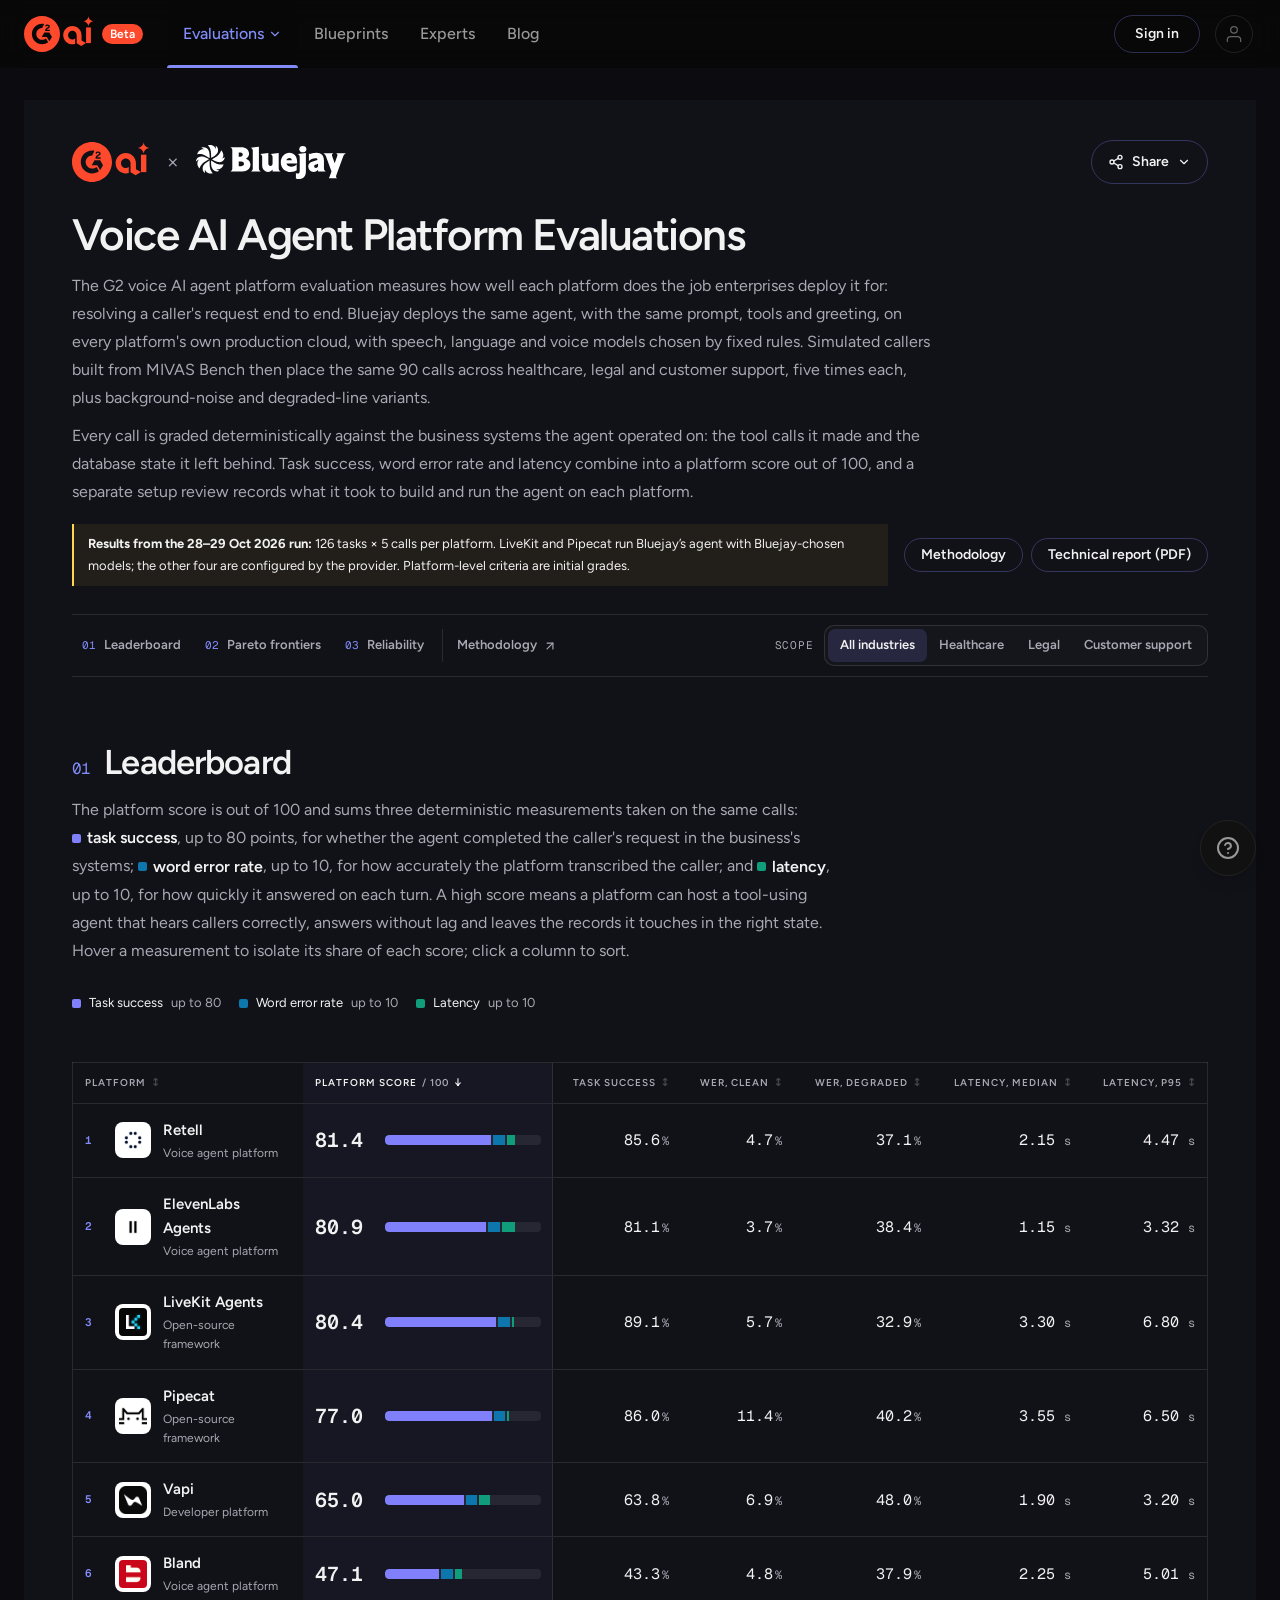
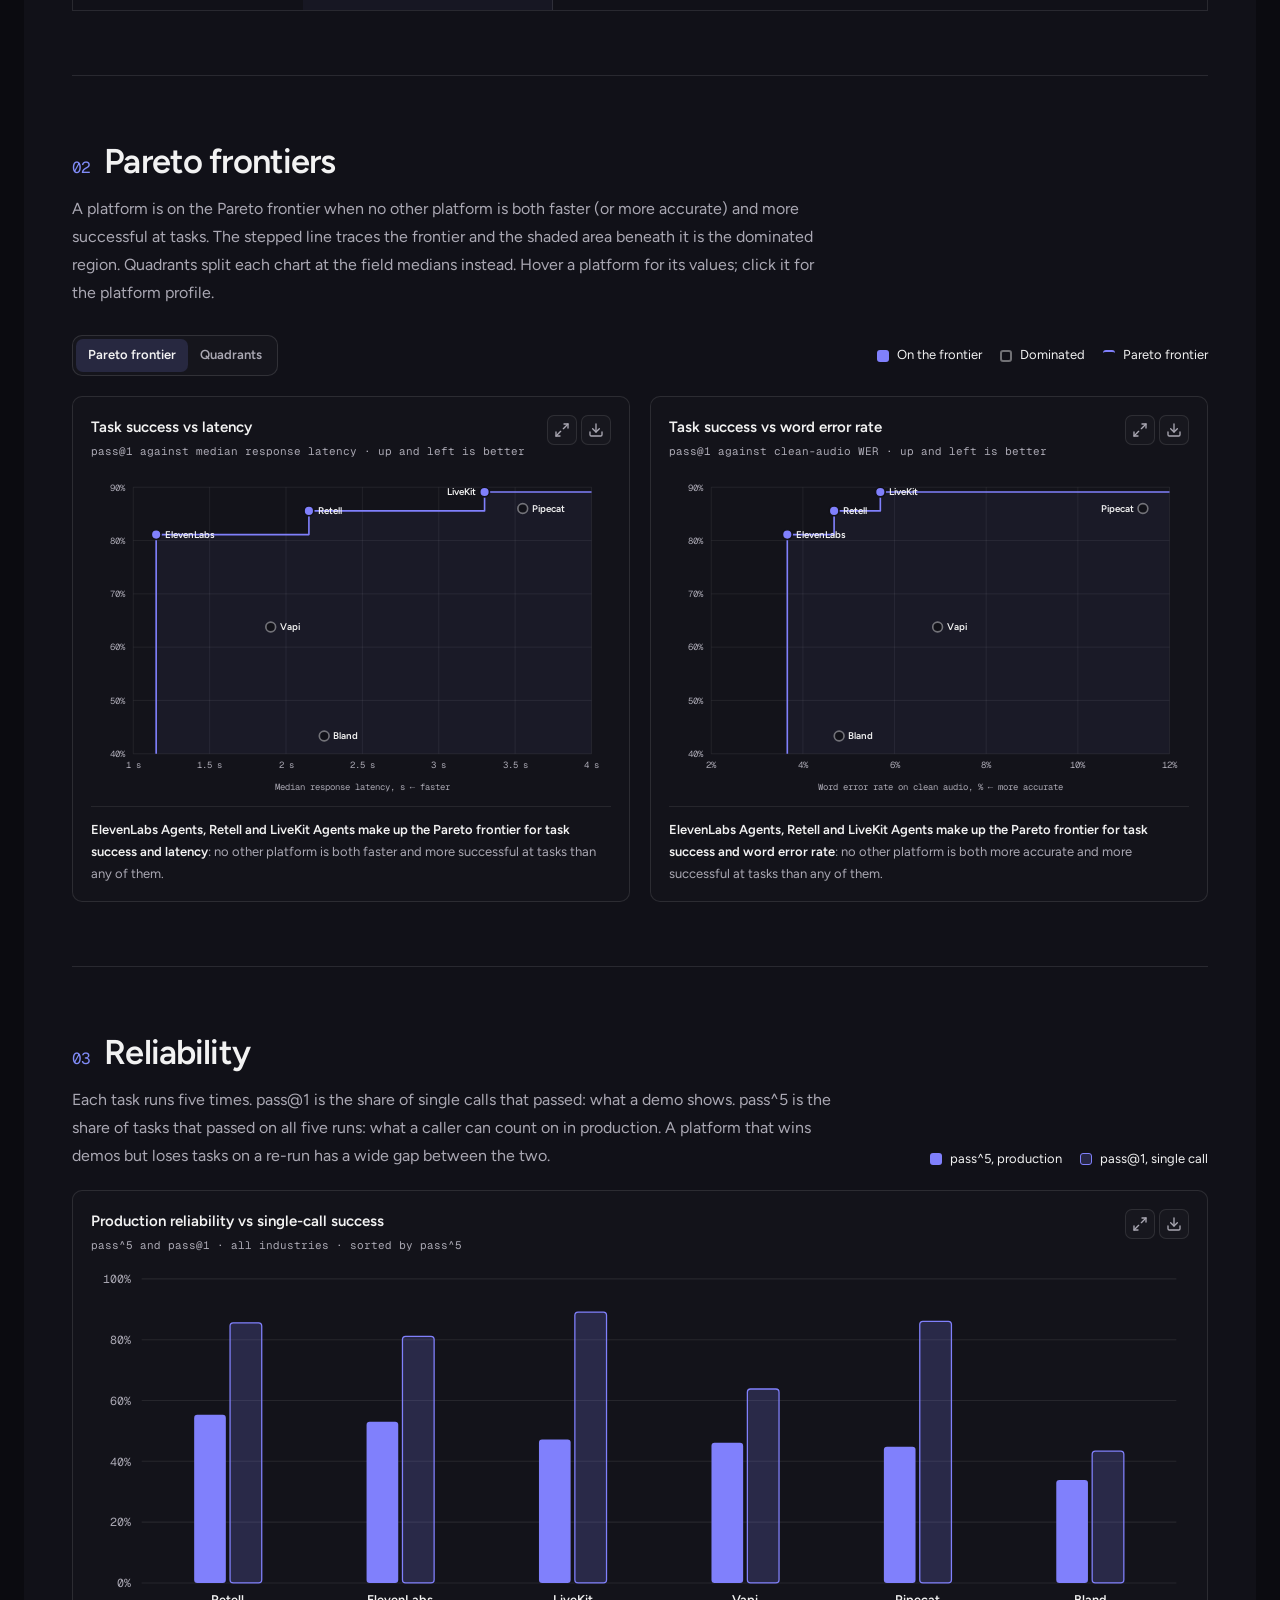
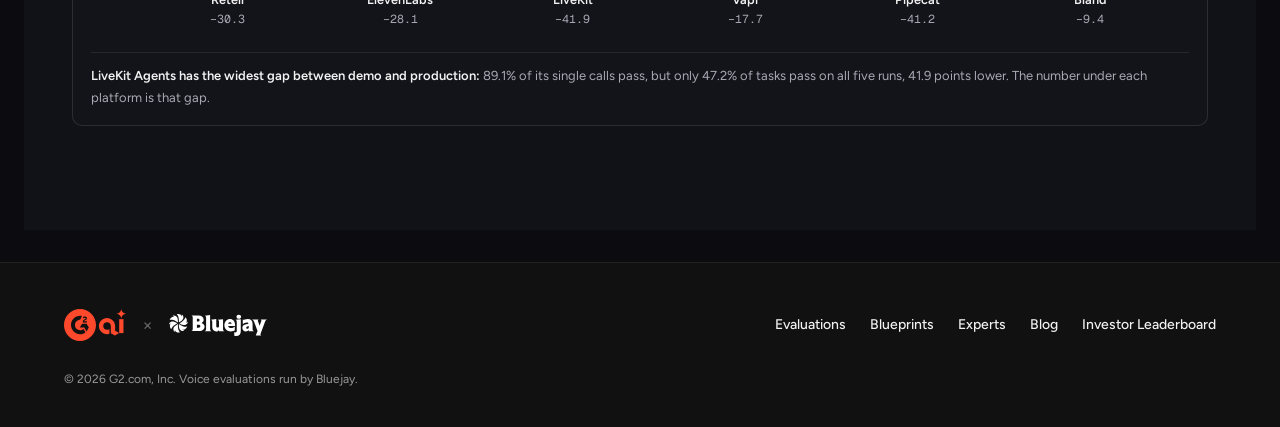
==== index.html @ 07916cdd "G2 voice agent leaderboard as deployed on 29 Oct 2026 Co-Authored-By: Claude Opus 5.5 <noreply@anthr" ====
<!DOCTYPE html><html lang="en" class="dark R5ZmFW_variable YRRedW_variable" style="color-scheme:dark"><head><meta charset="utf-8"/><meta name="viewport" content="width=device-width, initial-scale=1"/><title>Voice AI Agent Platform Evaluations | G2 Agent Evaluations</title><link rel="icon" href="g2-assets/favicon.svg"/><meta name="robots" content="noindex"/><link rel="stylesheet" href="css/3h83urbqxk24i.css"/><link rel="stylesheet" href="css/3wgdmxeadbddr.css"/><link rel="stylesheet" href="methodology.css"/><style>
.bj-lockup{height:22px;width:auto;display:block}
.bj-lockup-lg{height:30px;width:auto;display:block}
.bj-mark{height:18px;width:auto;display:inline-block}
.mock-val{opacity:.5}
.lb-pop{position:absolute;right:0;top:calc(100% + 8px);z-index:45;width:230px}
.hide{display:none!important}
.tbl{display:grid;align-items:start}
.acc+.acc{border-top-width:0}
.tbl > div{padding:10px 12px}
</style></head><body><header class="sticky top-0 z-50 w-full bg-g2-bg/50 backdrop-blur-md"><a href="#main-content" class="sr-only focus:not-sr-only focus:absolute focus:left-4 focus:top-3 focus:z-50 focus:rounded focus:bg-g2-surface focus:px-4 focus:py-2 focus:text-sm focus:font-medium focus:shadow-md">Skip to content</a><div data-testid="nav-container" class="grid h-[var(--site-header-height)] w-full grid-cols-[auto_minmax(0,1fr)_auto] items-center gap-2 px-4 sm:gap-3 sm:px-6"><div class="flex h-full shrink-0 items-center whitespace-nowrap"><nav aria-label="Main navigation" class="flex items-center"><a data-sp-button-label="nav_logo" aria-label="G2 home" class="flex items-center gap-2 pr-6" href="index.html"><svg xmlns="http://www.w3.org/2000/svg" viewBox="0 0 97 50" fill="var(--color-g2-logo)" aria-label="G2.AI" role="img" focusable="false" class="h-9 w-auto"><path d="M89.48,0c-.21,3.99-3.4,7.18-7.39,7.39,3.99.21,7.18,3.4,7.39,7.39.21-3.99,3.4-7.18,7.39-7.39-3.99-.21-7.18-3.4-7.39-7.39Z"></path><path d="M92.95,15.86h-6.74v21.78h6.74V15.86Z"></path><path d="M67.21,39.33c1.32,0,2.6-.2,3.8-.58v-7.52c-1.03.85-2.36,1.37-3.8,1.37-3.3,0-5.98-2.68-5.98-5.98s2.68-5.98,5.98-5.98,5.97,2.68,5.97,5.98v11.28l6.31,3.63,6.74-3.89-6.3-3.64v-7.39c0-7.02-5.69-12.71-12.71-12.71s-12.71,5.69-12.71,12.71,5.69,12.71,12.71,12.71Z"></path><path d="M25,0C11.19,0,0,11.19,0,25s11.19,25,25,25,25-11.19,25-25S38.81,0,25,0ZM29.36,20.62c0-1.1.22-2.01.66-2.72.44-.72,1.2-1.35,2.3-1.91l.5-.24c.89-.45,1.12-.84,1.12-1.3,0-.55-.48-.95-1.25-.95-.92,0-1.61.48-2.09,1.44l-1.24-1.24c.27-.58.71-1.04,1.29-1.41.59-.37,1.24-.55,1.95-.55.89,0,1.66.23,2.3.71.65.48.97,1.14.97,1.97,0,1.33-.75,2.14-2.15,2.86l-.79.4c-.84.43-1.25.8-1.37,1.47h4.27v1.77h-6.46v-.3ZM25.25,39.29c-7.89,0-14.29-6.4-14.29-14.29s6.4-14.29,14.29-14.29c.96,0,1.89.09,2.79.27l-2.79,5.85c-4.5,0-8.16,3.66-8.16,8.16s3.66,8.16,8.16,8.16c2.03,0,3.89-.75,5.32-1.98l3.09,5.36c-2.36,1.72-5.27,2.74-8.41,2.74ZM35.25,35.2l-3.53-6.12h-7.07l3.53-6.12h7.07l3.53,6.12-3.53,6.12Z"></path></svg><span class="rounded-full bg-[var(--color-g2-orange)] px-2 py-0.5 text-xs font-semibold text-white">Beta</span></a></nav><div data-testid="nav-links" class="hidden h-full items-stretch min-[1100px]:flex"><div class="relative flex h-full items-stretch"><button data-sp-button-label="nav_agents_menu_open" type="button" class="relative flex h-full items-center gap-1 px-4 text-base font-medium transition-colors bg-black/[0.05] text-g2-purple" aria-current="page" aria-controls="agents-navigation-panel" aria-expanded="false" aria-haspopup="true">Evaluations <svg xmlns="http://www.w3.org/2000/svg" width="24" height="24" viewBox="0 0 24 24" fill="none" stroke="currentColor" stroke-width="2" stroke-linecap="round" stroke-linejoin="round" class="lucide lucide-chevron-down h-3.5 w-3.5" aria-hidden="true"><path d="m6 9 6 6 6-6"></path></svg><span class="absolute inset-x-0 bottom-0 h-[3px] rounded-t-sm bg-g2-purple"></span></button><div id="agents-navigation-panel" role="group" aria-label="Evaluations navigation" class="absolute left-0 top-full z-50 w-[800px] overflow-hidden whitespace-normal rounded-b-[14px] border border-black/10 bg-white shadow-xl transition-[opacity,visibility] duration-150 ease-out motion-reduce:transition-none dark:border-white/10 dark:bg-[#17171d] invisible opacity-0"><div class="p-4"><div class="mb-2 px-2"><span class="text-xs font-semibold uppercase tracking-[0.09em] text-g2-muted">Categories</span></div><div class="grid gap-x-5 gap-y-1 sm:grid-cols-2"><div class="py-1"><a class="group flex items-start gap-3 rounded-lg px-2 py-2 hover:bg-g2-purple/[0.05]" href="https://ai.g2.com/evaluations/categories/customer-experience"><span class="inline-flex h-8 w-8 shrink-0 items-center justify-center rounded-lg bg-g2-purple/[0.07] text-g2-purple"><svg xmlns="http://www.w3.org/2000/svg" width="24" height="24" viewBox="0 0 24 24" fill="none" stroke="currentColor" stroke-width="2" stroke-linecap="round" stroke-linejoin="round" class="lucide lucide-message-circle h-4 w-4" aria-hidden="true"><path d="M2.992 16.342a2 2 0 0 1 .094 1.167l-1.065 3.29a1 1 0 0 0 1.236 1.168l3.413-.998a2 2 0 0 1 1.099.092 10 10 0 1 0-4.777-4.719"></path></svg></span><span class="min-w-0 flex-1"><span class="block text-[15px] font-semibold text-g2-dark">Customer Experience AI Agent</span><span class="mt-0.5 block text-[13px] leading-[18px] text-g2-muted">Customer support and service</span></span><svg xmlns="http://www.w3.org/2000/svg" width="24" height="24" viewBox="0 0 24 24" fill="none" stroke="currentColor" stroke-width="2" stroke-linecap="round" stroke-linejoin="round" class="lucide lucide-arrow-up-right mt-2 h-3.5 w-3.5 shrink-0 text-g2-muted" aria-hidden="true"><path d="M7 7h10v10"></path><path d="M7 17 17 7"></path></svg></a><div class="ml-12 flex flex-wrap items-center gap-x-4 text-[13px]"><a class="inline-flex min-h-8 items-center font-medium text-g2-purple hover:underline" href="https://ai.g2.com/build-notes?category=insights&amp;tag=customer-experience">Insights <span class="ml-1 font-normal">(<!-- -->2<!-- -->)</span></a><a class="inline-flex min-h-8 items-center font-medium text-g2-purple hover:underline" href="https://ai.g2.com/evaluations/methodology">Methodology</a></div></div><div class="py-1"><a class="group flex items-start gap-3 rounded-lg px-2 py-2 hover:bg-g2-purple/[0.05]" href="https://ai.g2.com/evaluations/categories/ai-sdr"><span class="inline-flex h-8 w-8 shrink-0 items-center justify-center rounded-lg bg-g2-purple/[0.07] text-g2-purple"><svg xmlns="http://www.w3.org/2000/svg" width="24" height="24" viewBox="0 0 24 24" fill="none" stroke="currentColor" stroke-width="2" stroke-linecap="round" stroke-linejoin="round" class="lucide lucide-briefcase-business h-4 w-4" aria-hidden="true"><path d="M12 12h.01"></path><path d="M16 6V4a2 2 0 0 0-2-2h-4a2 2 0 0 0-2 2v2"></path><path d="M22 13a18.15 18.15 0 0 1-20 0"></path><rect width="20" height="14" x="2" y="6" rx="2"></rect></svg></span><span class="min-w-0 flex-1"><span class="block text-[15px] font-semibold text-g2-dark">AI SDR</span><span class="mt-0.5 block text-[13px] leading-[18px] text-g2-muted">Prospecting, outreach, and meeting booking</span></span><svg xmlns="http://www.w3.org/2000/svg" width="24" height="24" viewBox="0 0 24 24" fill="none" stroke="currentColor" stroke-width="2" stroke-linecap="round" stroke-linejoin="round" class="lucide lucide-arrow-up-right mt-2 h-3.5 w-3.5 shrink-0 text-g2-muted" aria-hidden="true"><path d="M7 7h10v10"></path><path d="M7 17 17 7"></path></svg></a></div><div class="py-1"><a class="group flex items-start gap-3 rounded-lg px-2 py-2 hover:bg-g2-purple/[0.05]" href="https://ai.g2.com/evaluations/categories/marketing"><span class="inline-flex h-8 w-8 shrink-0 items-center justify-center rounded-lg bg-g2-purple/[0.07] text-g2-purple"><svg xmlns="http://www.w3.org/2000/svg" width="24" height="24" viewBox="0 0 24 24" fill="none" stroke="currentColor" stroke-width="2" stroke-linecap="round" stroke-linejoin="round" class="lucide lucide-megaphone h-4 w-4" aria-hidden="true"><path d="M11 6a13 13 0 0 0 8.4-2.8A1 1 0 0 1 21 4v12a1 1 0 0 1-1.6.8A13 13 0 0 0 11 14H5a2 2 0 0 1-2-2V8a2 2 0 0 1 2-2z"></path><path d="M6 14a12 12 0 0 0 2.4 7.2 2 2 0 0 0 3.2-2.4A8 8 0 0 1 10 14"></path><path d="M8 6v8"></path></svg></span><span class="min-w-0 flex-1"><span class="block text-[15px] font-semibold text-g2-dark">Marketing AI Agent</span><span class="mt-0.5 block text-[13px] leading-[18px] text-g2-muted">Campaigns, content, and optimization</span></span><svg xmlns="http://www.w3.org/2000/svg" width="24" height="24" viewBox="0 0 24 24" fill="none" stroke="currentColor" stroke-width="2" stroke-linecap="round" stroke-linejoin="round" class="lucide lucide-arrow-up-right mt-2 h-3.5 w-3.5 shrink-0 text-g2-muted" aria-hidden="true"><path d="M7 7h10v10"></path><path d="M7 17 17 7"></path></svg></a></div><div class="py-1"><a class="group flex items-start gap-3 rounded-lg px-2 py-2 hover:bg-g2-purple/[0.05]" href="https://ai.g2.com/evaluations/categories/legal"><span class="inline-flex h-8 w-8 shrink-0 items-center justify-center rounded-lg bg-g2-purple/[0.07] text-g2-purple"><svg xmlns="http://www.w3.org/2000/svg" width="24" height="24" viewBox="0 0 24 24" fill="none" stroke="currentColor" stroke-width="2" stroke-linecap="round" stroke-linejoin="round" class="lucide lucide-scale h-4 w-4" aria-hidden="true"><path d="M12 3v18"></path><path d="m19 8 3 8a5 5 0 0 1-6 0zV7"></path><path d="M3 7h1a17 17 0 0 0 8-2 17 17 0 0 0 8 2h1"></path><path d="m5 8 3 8a5 5 0 0 1-6 0zV7"></path><path d="M7 21h10"></path></svg></span><span class="min-w-0 flex-1"><span class="block text-[15px] font-semibold text-g2-dark">AI Legal</span><span class="mt-0.5 block text-[13px] leading-[18px] text-g2-muted">Legal research, drafting, and review</span></span><svg xmlns="http://www.w3.org/2000/svg" width="24" height="24" viewBox="0 0 24 24" fill="none" stroke="currentColor" stroke-width="2" stroke-linecap="round" stroke-linejoin="round" class="lucide lucide-arrow-up-right mt-2 h-3.5 w-3.5 shrink-0 text-g2-muted" aria-hidden="true"><path d="M7 7h10v10"></path><path d="M7 17 17 7"></path></svg></a></div><div class="py-1"><a class="group flex items-start gap-3 rounded-lg px-2 py-2 hover:bg-g2-purple/[0.05]" href="https://ai.g2.com/evaluations/categories/recruiting"><span class="inline-flex h-8 w-8 shrink-0 items-center justify-center rounded-lg bg-g2-purple/[0.07] text-g2-purple"><svg xmlns="http://www.w3.org/2000/svg" width="24" height="24" viewBox="0 0 24 24" fill="none" stroke="currentColor" stroke-width="2" stroke-linecap="round" stroke-linejoin="round" class="lucide lucide-search-check h-4 w-4" aria-hidden="true"><path d="m8 11 2 2 4-4"></path><circle cx="11" cy="11" r="8"></circle><path d="m21 21-4.3-4.3"></path></svg></span><span class="min-w-0 flex-1"><span class="block text-[15px] font-semibold text-g2-dark">Recruiting AI Agent</span><span class="mt-0.5 block text-[13px] leading-[18px] text-g2-muted">Sourcing, screening, and hiring workflows</span></span><svg xmlns="http://www.w3.org/2000/svg" width="24" height="24" viewBox="0 0 24 24" fill="none" stroke="currentColor" stroke-width="2" stroke-linecap="round" stroke-linejoin="round" class="lucide lucide-arrow-up-right mt-2 h-3.5 w-3.5 shrink-0 text-g2-muted" aria-hidden="true"><path d="M7 7h10v10"></path><path d="M7 17 17 7"></path></svg></a></div><div class="py-1"><a class="group flex items-start gap-3 rounded-lg px-2 py-2 hover:bg-g2-purple/[0.05]" href="https://ai.g2.com/evaluations/categories/voice"><span class="inline-flex h-8 w-8 shrink-0 items-center justify-center rounded-lg bg-g2-purple/[0.07] text-g2-purple"><svg xmlns="http://www.w3.org/2000/svg" width="24" height="24" viewBox="0 0 24 24" fill="none" stroke="currentColor" stroke-width="2" stroke-linecap="round" stroke-linejoin="round" class="lucide lucide-mic-vocal h-4 w-4" aria-hidden="true"><path d="m11 7.601-5.994 8.19a1 1 0 0 0 .1 1.298l.817.818a1 1 0 0 0 1.314.087L15.09 12"></path><path d="M16.5 21.174C15.5 20.5 14.372 20 13 20c-2.058 0-3.928 2.356-6 2-2.072-.356-2.775-3.369-1.5-4.5"></path><circle cx="16" cy="7" r="5"></circle></svg></span><span class="min-w-0 flex-1"><span class="block text-[15px] font-semibold text-g2-dark">Voice AI Agent</span><span class="mt-0.5 block text-[13px] leading-[18px] text-g2-muted">Autonomous phone conversations</span></span><svg xmlns="http://www.w3.org/2000/svg" width="24" height="24" viewBox="0 0 24 24" fill="none" stroke="currentColor" stroke-width="2" stroke-linecap="round" stroke-linejoin="round" class="lucide lucide-arrow-up-right mt-2 h-3.5 w-3.5 shrink-0 text-g2-muted" aria-hidden="true"><path d="M7 7h10v10"></path><path d="M7 17 17 7"></path></svg></a></div><div class="py-1"><a class="group flex items-start gap-3 rounded-lg px-2 py-2 hover:bg-g2-purple/[0.05]" href="https://ai.g2.com/evaluations/categories/security"><span class="inline-flex h-8 w-8 shrink-0 items-center justify-center rounded-lg bg-g2-purple/[0.07] text-g2-purple"><svg xmlns="http://www.w3.org/2000/svg" width="24" height="24" viewBox="0 0 24 24" fill="none" stroke="currentColor" stroke-width="2" stroke-linecap="round" stroke-linejoin="round" class="lucide lucide-shield-check h-4 w-4" aria-hidden="true"><path d="M20 13c0 5-3.5 7.5-7.66 8.95a1 1 0 0 1-.67-.01C7.5 20.5 4 18 4 13V6a1 1 0 0 1 1-1c2 0 4.5-1.2 6.24-2.72a1.17 1.17 0 0 1 1.52 0C14.51 3.81 17 5 19 5a1 1 0 0 1 1 1z"></path><path d="m9 12 2 2 4-4"></path></svg></span><span class="min-w-0 flex-1"><span class="block text-[15px] font-semibold text-g2-dark">Security AI Agent</span><span class="mt-0.5 block text-[13px] leading-[18px] text-g2-muted">Security investigation and response</span></span><svg xmlns="http://www.w3.org/2000/svg" width="24" height="24" viewBox="0 0 24 24" fill="none" stroke="currentColor" stroke-width="2" stroke-linecap="round" stroke-linejoin="round" class="lucide lucide-arrow-up-right mt-2 h-3.5 w-3.5 shrink-0 text-g2-muted" aria-hidden="true"><path d="M7 7h10v10"></path><path d="M7 17 17 7"></path></svg></a></div><div class="py-1"><a class="group flex items-start gap-3 rounded-lg px-2 py-2 hover:bg-g2-purple/[0.05]" href="https://ai.g2.com/evaluations/categories/accounting"><span class="inline-flex h-8 w-8 shrink-0 items-center justify-center rounded-lg bg-g2-purple/[0.07] text-g2-purple"><svg xmlns="http://www.w3.org/2000/svg" width="24" height="24" viewBox="0 0 24 24" fill="none" stroke="currentColor" stroke-width="2" stroke-linecap="round" stroke-linejoin="round" class="lucide lucide-receipt-text h-4 w-4" aria-hidden="true"><path d="M13 16H8"></path><path d="M14 8H8"></path><path d="M16 12H8"></path><path d="M4 3a1 1 0 0 1 1-1 1.3 1.3 0 0 1 .7.2l.933.6a1.3 1.3 0 0 0 1.4 0l.934-.6a1.3 1.3 0 0 1 1.4 0l.933.6a1.3 1.3 0 0 0 1.4 0l.933-.6a1.3 1.3 0 0 1 1.4 0l.934.6a1.3 1.3 0 0 0 1.4 0l.933-.6A1.3 1.3 0 0 1 19 2a1 1 0 0 1 1 1v18a1 1 0 0 1-1 1 1.3 1.3 0 0 1-.7-.2l-.933-.6a1.3 1.3 0 0 0-1.4 0l-.934.6a1.3 1.3 0 0 1-1.4 0l-.933-.6a1.3 1.3 0 0 0-1.4 0l-.933.6a1.3 1.3 0 0 1-1.4 0l-.934-.6a1.3 1.3 0 0 0-1.4 0l-.933.6a1.3 1.3 0 0 1-.7.2 1 1 0 0 1-1-1z"></path></svg></span><span class="min-w-0 flex-1"><span class="block text-[15px] font-semibold text-g2-dark">Accounting AI Agent</span><span class="mt-0.5 block text-[13px] leading-[18px] text-g2-muted">Reconciliation, reporting, and close</span></span><svg xmlns="http://www.w3.org/2000/svg" width="24" height="24" viewBox="0 0 24 24" fill="none" stroke="currentColor" stroke-width="2" stroke-linecap="round" stroke-linejoin="round" class="lucide lucide-arrow-up-right mt-2 h-3.5 w-3.5 shrink-0 text-g2-muted" aria-hidden="true"><path d="M7 7h10v10"></path><path d="M7 17 17 7"></path></svg></a></div><div class="py-1"><a class="group flex items-start gap-3 rounded-lg px-2 py-2 hover:bg-g2-purple/[0.05]" href="https://ai.g2.com/evaluations/categories/coding"><span class="inline-flex h-8 w-8 shrink-0 items-center justify-center rounded-lg bg-g2-purple/[0.07] text-g2-purple"><svg xmlns="http://www.w3.org/2000/svg" width="24" height="24" viewBox="0 0 24 24" fill="none" stroke="currentColor" stroke-width="2" stroke-linecap="round" stroke-linejoin="round" class="lucide lucide-code-xml h-4 w-4" aria-hidden="true"><path d="m18 16 4-4-4-4"></path><path d="m6 8-4 4 4 4"></path><path d="m14.5 4-5 16"></path></svg></span><span class="min-w-0 flex-1"><span class="block text-[15px] font-semibold text-g2-dark">Coding AI Agent</span><span class="mt-0.5 block text-[13px] leading-[18px] text-g2-muted">Code, fixes, and pull requests</span></span><svg xmlns="http://www.w3.org/2000/svg" width="24" height="24" viewBox="0 0 24 24" fill="none" stroke="currentColor" stroke-width="2" stroke-linecap="round" stroke-linejoin="round" class="lucide lucide-arrow-up-right mt-2 h-3.5 w-3.5 shrink-0 text-g2-muted" aria-hidden="true"><path d="M7 7h10v10"></path><path d="M7 17 17 7"></path></svg></a></div><div class="py-1"><a class="group flex items-start gap-3 rounded-lg px-2 py-2 hover:bg-g2-purple/[0.05]" href="https://ai.g2.com/evaluations/categories/it-support"><span class="inline-flex h-8 w-8 shrink-0 items-center justify-center rounded-lg bg-g2-purple/[0.07] text-g2-purple"><svg xmlns="http://www.w3.org/2000/svg" width="24" height="24" viewBox="0 0 24 24" fill="none" stroke="currentColor" stroke-width="2" stroke-linecap="round" stroke-linejoin="round" class="lucide lucide-monitor-cog h-4 w-4" aria-hidden="true"><path d="M12 17v4"></path><path d="m14.305 7.53.923-.382"></path><path d="m15.228 4.852-.923-.383"></path><path d="m16.852 3.228-.383-.924"></path><path d="m16.852 8.772-.383.923"></path><path d="m19.148 3.228.383-.924"></path><path d="m19.53 9.696-.382-.924"></path><path d="m20.772 4.852.924-.383"></path><path d="m20.772 7.148.924.383"></path><path d="M22 13v2a2 2 0 0 1-2 2H4a2 2 0 0 1-2-2V5a2 2 0 0 1 2-2h7"></path><path d="M8 21h8"></path><circle cx="18" cy="6" r="3"></circle></svg></span><span class="min-w-0 flex-1"><span class="block text-[15px] font-semibold text-g2-dark">IT Support AI Agents</span><span class="mt-0.5 block text-[13px] leading-[18px] text-g2-muted">Employee IT help and service requests</span></span><svg xmlns="http://www.w3.org/2000/svg" width="24" height="24" viewBox="0 0 24 24" fill="none" stroke="currentColor" stroke-width="2" stroke-linecap="round" stroke-linejoin="round" class="lucide lucide-arrow-up-right mt-2 h-3.5 w-3.5 shrink-0 text-g2-muted" aria-hidden="true"><path d="M7 7h10v10"></path><path d="M7 17 17 7"></path></svg></a></div></div><div class="mt-3 flex justify-end border-t border-black/10 px-2 pt-2 dark:border-white/10"><a class="inline-flex min-h-9 items-center text-sm font-semibold text-g2-purple hover:underline" href="https://ai.g2.com/evaluations">View all agents →</a></div></div></div></div><a class="relative flex h-full items-center px-4 text-base font-medium transition-colors text-g2-text hover:bg-black/[0.03] hover:text-g2-purple" href="https://ai.g2.com/blueprints">Blueprints</a><a class="relative flex h-full items-center px-4 text-base font-medium transition-colors text-g2-text hover:bg-black/[0.03] hover:text-g2-purple" href="https://ai.g2.com/experts">Experts</a><a class="relative flex h-full items-center px-4 text-base font-medium transition-colors text-g2-text hover:bg-black/[0.03] hover:text-g2-purple" href="https://ai.g2.com/build-notes">Blog</a></div></div><div role="search" class="flex min-w-0 items-center"></div><div class="flex shrink-0 items-center justify-end gap-3 whitespace-nowrap"><div class="hidden sm:block"><form action="" encType="multipart/form-data" method="POST"><input type="hidden" name="$ACTION_ID_007b70489885c9649d6863b6473f0d8b02859e6949"/><button data-sp-button-label="nav_sign_in" type="submit" class="btn btn-md btn-secondary">Sign in</button></form></div><div class="relative flex items-center gap-3"><button data-sp-button-label="nav_user_menu_open" type="button" aria-label="Open user menu" aria-haspopup="menu" aria-expanded="false" class="relative flex h-11 w-11 items-center justify-center rounded-full focus-visible:outline-g2-purple"><span class="flex items-center justify-center rounded-full border-[1.5px] border-g2-border p-2 text-g2-muted transition-colors hover:bg-g2-purple-light hover:text-g2-purple"><svg xmlns="http://www.w3.org/2000/svg" viewBox="0 0 24 24" fill="none" stroke="currentColor" stroke-width="1.5" stroke-linecap="round" stroke-linejoin="round" class="h-5 w-5" aria-hidden="true"><path d="M20 21v-2a4 4 0 0 0-4-4H8a4 4 0 0 0-4 4v2"></path><circle cx="12" cy="7" r="4"></circle></svg></span></button></div><div class="relative min-[1100px]:hidden"><button data-sp-button-label="nav_mobile_menu_open" type="button" aria-label="Open navigation" aria-controls="mobile-navigation-panel" aria-expanded="false" class="flex h-11 w-11 items-center justify-center rounded-full text-g2-text transition-colors hover:bg-black/[0.05] focus-visible:outline-none focus-visible:ring-2 focus-visible:ring-g2-purple dark:hover:bg-white/[0.08]"><span class="relative h-5 w-5" aria-hidden="true"><span class="absolute left-1/2 top-1/2 h-[1.5px] w-[18px] rounded-full bg-current transition-transform duration-200 ease-out motion-reduce:transition-none" style="transform:translate(-50%, -7px)"></span><span class="absolute left-1/2 top-1/2 h-[1.5px] w-[18px] rounded-full bg-current transition-[opacity,transform] duration-150 ease-out motion-reduce:transition-none" style="opacity:1;transform:translate(-50%, -50%) scaleX(1)"></span><span class="absolute left-1/2 top-1/2 h-[1.5px] w-[18px] rounded-full bg-current transition-transform duration-200 ease-out motion-reduce:transition-none" style="transform:translate(-50%, 5px)"></span></span></button><div id="mobile-navigation-panel" aria-hidden="true" class="fixed inset-x-0 top-[var(--site-header-height)] z-50 max-h-[calc(100dvh-var(--site-header-height))] overflow-y-auto overscroll-contain border-t border-g2-border bg-g2-surface shadow-xl transition-[opacity,visibility] duration-200 ease-out motion-reduce:transition-none invisible pointer-events-none opacity-0"><nav aria-label="Mobile navigation" class="mx-auto max-w-lg px-5 py-3"><div class="border-b border-g2-border"><button data-sp-button-label="nav_mobile_agents_expand" type="button" aria-expanded="false" class="flex w-full items-center justify-between rounded-lg px-2 py-3.5 text-left text-base font-semibold text-g2-dark transition-colors hover:text-g2-purple focus-visible:outline-none focus-visible:ring-2 focus-visible:ring-inset focus-visible:ring-g2-purple">Evaluations<svg xmlns="http://www.w3.org/2000/svg" width="24" height="24" viewBox="0 0 24 24" fill="none" stroke="currentColor" stroke-width="2" stroke-linecap="round" stroke-linejoin="round" class="lucide lucide-chevron-right h-4 w-4 text-g2-muted transition-transform duration-200 motion-reduce:transition-none" aria-hidden="true"><path d="m9 18 6-6-6-6"></path></svg></button></div><div><a class="block border-b border-g2-border px-2 py-3.5 text-base font-semibold text-g2-dark transition-colors last:border-b-0 hover:text-g2-purple" href="https://ai.g2.com/blueprints">Blueprints</a><a class="block border-b border-g2-border px-2 py-3.5 text-base font-semibold text-g2-dark transition-colors last:border-b-0 hover:text-g2-purple" href="https://ai.g2.com/experts">Experts</a><a class="block border-b border-g2-border px-2 py-3.5 text-base font-semibold text-g2-dark transition-colors last:border-b-0 hover:text-g2-purple" href="https://ai.g2.com/build-notes">Blog</a></div></nav></div></div></div></div></header><div id="article-reading-header-root"></div><main id="main-content"><div class="min-h-[calc(100dvh-var(--site-header-height))] bg-eval-shell dark:[--color-g2-muted:#aaa8b3]"><main class="w-full px-4 py-5 sm:px-6 sm:py-8"><article class="bg-eval-page px-5 py-7 sm:px-8 sm:py-10 lg:px-12"><div class="mx-auto max-w-6xl"><div class="bd home"><header class="hero"><div class="bd-top"><div class="brand"><span class="g2"><svg xmlns="http://www.w3.org/2000/svg" viewBox="0 0 97 50" fill="var(--color-g2-logo)" aria-label="G2.AI" role="img" focusable="false" class="g2-mark"><path d="M89.48,0c-.21,3.99-3.4,7.18-7.39,7.39,3.99.21,7.18,3.4,7.39,7.39.21-3.99,3.4-7.18,7.39-7.39-3.99-.21-7.18-3.4-7.39-7.39Z"></path><path d="M92.95,15.86h-6.74v21.78h6.74V15.86Z"></path><path d="M67.21,39.33c1.32,0,2.6-.2,3.8-.58v-7.52c-1.03.85-2.36,1.37-3.8,1.37-3.3,0-5.98-2.68-5.98-5.98s2.68-5.98,5.98-5.98,5.97,2.68,5.97,5.98v11.28l6.31,3.63,6.74-3.89-6.3-3.64v-7.39c0-7.02-5.69-12.71-12.71-12.71s-12.71,5.69-12.71,12.71,5.69,12.71,12.71,12.71Z"></path><path d="M25,0C11.19,0,0,11.19,0,25s11.19,25,25,25,25-11.19,25-25S38.81,0,25,0ZM29.36,20.62c0-1.1.22-2.01.66-2.72.44-.72,1.2-1.35,2.3-1.91l.5-.24c.89-.45,1.12-.84,1.12-1.3,0-.55-.48-.95-1.25-.95-.92,0-1.61.48-2.09,1.44l-1.24-1.24c.27-.58.71-1.04,1.29-1.41.59-.37,1.24-.55,1.95-.55.89,0,1.66.23,2.3.71.65.48.97,1.14.97,1.97,0,1.33-.75,2.14-2.15,2.86l-.79.4c-.84.43-1.25.8-1.37,1.47h4.27v1.77h-6.46v-.3ZM25.25,39.29c-7.89,0-14.29-6.4-14.29-14.29s6.4-14.29,14.29-14.29c.96,0,1.89.09,2.79.27l-2.79,5.85c-4.5,0-8.16,3.66-8.16,8.16s3.66,8.16,8.16,8.16c2.03,0,3.89-.75,5.32-1.98l3.09,5.36c-2.36,1.72-5.27,2.74-8.41,2.74ZM35.25,35.2l-3.53-6.12h-7.07l3.53-6.12h7.07l3.53,6.12-3.53,6.12Z"></path></svg></span><span class="x">×</span><img class="bj" src="brand/Bluejay_RGB_Logo_Lockup_White.svg" alt="Bluejay"/></div><div role="group" class="shrink-0"><button type="button" class="btn btn-secondary btn-sm min-h-11 gap-2"><svg xmlns="http://www.w3.org/2000/svg" width="24" height="24" viewBox="0 0 24 24" fill="none" stroke="currentColor" stroke-width="2" stroke-linecap="round" stroke-linejoin="round" class="lucide lucide-share2 h-4 w-4" aria-hidden="true"><circle cx="18" cy="5" r="3"></circle><circle cx="6" cy="12" r="3"></circle><circle cx="18" cy="19" r="3"></circle><line x1="8.59" x2="15.42" y1="13.51" y2="17.49"></line><line x1="15.41" x2="8.59" y1="6.51" y2="10.49"></line></svg>Share<svg xmlns="http://www.w3.org/2000/svg" width="24" height="24" viewBox="0 0 24 24" fill="none" stroke="currentColor" stroke-width="2" stroke-linecap="round" stroke-linejoin="round" class="lucide lucide-chevron-down h-3.5 w-3.5" aria-hidden="true"><path d="m6 9 6 6 6-6"></path></svg></button></div></div><h1>Voice AI Agent Platform Evaluations</h1><div class="exec"><p>The G2 voice AI agent platform evaluation measures how well each platform does the job enterprises deploy it for: resolving a caller's request end to end. Bluejay deploys the same agent, with the same prompt, tools and greeting, on every platform's own production cloud, with speech, language and voice models chosen by fixed rules. Simulated callers built from MIVAS Bench then place the same 90 calls across healthcare, legal and customer support, five times each, plus background-noise and degraded-line variants.</p><p>Every call is graded deterministically against the business systems the agent operated on: the tool calls it made and the database state it left behind. Task success, word error rate and latency combine into a platform score out of 100, and a separate setup review records what it took to build and run the agent on each platform.</p></div><div class="hero-ft"><p class="samplenote"><b>Results from the 28–29 Oct 2026 run:</b> 126 tasks × 5 calls per platform. LiveKit and Pipecat run Bluejay’s agent with Bluejay-chosen models; the other four are configured by the provider. Platform-level criteria are initial grades.</p><div class="hero-l"><a class="btn btn-sm btn-secondary gap-2" href="methodology.html">Methodology</a><a class="btn btn-sm btn-secondary gap-2" href="reports/G2_Voice_AI_Evaluation_Methodology.pdf">Technical report (PDF)</a></div></div></header><div class="rail"><nav class="toc" aria-label="Sections"><a href="#leaderboard"><span>01</span>Leaderboard</a><a href="#pareto"><span>02</span>Pareto frontiers</a><a href="#reliability"><span>03</span>Reliability</a><a class="ext" href="methodology.html">Methodology<svg xmlns="http://www.w3.org/2000/svg" width="24" height="24" viewBox="0 0 24 24" fill="none" stroke="currentColor" stroke-width="2" stroke-linecap="round" stroke-linejoin="round" class="lucide lucide-arrow-up-right h-3.5 w-3.5" aria-hidden="true"><path d="M7 7h10v10"></path><path d="M7 17 17 7"></path></svg></a></nav><div class="scope"><span class="scope-l">Scope</span><div class="seg" role="tablist" data-group="scope"><button type="button" role="tab" data-v="all" aria-selected="true">All industries</button><button type="button" role="tab" data-v="hc" aria-selected="false">Healthcare</button><button type="button" role="tab" data-v="legal" aria-selected="false">Legal</button><button type="button" role="tab" data-v="cs" aria-selected="false">Customer support</button></div></div></div><section class="sec" id="leaderboard"><div class="sec-h"><div><h2><span>01</span>Leaderboard</h2><p class="i">The platform score is out of 100 and sums three deterministic measurements taken on the same calls: <span class="term" data-k="task"><i class="c-task"></i>task success</span>, up to 80 points, for whether the agent completed the caller's request in the business's systems; <span class="term" data-k="wer"><i class="c-wer"></i>word error rate</span>, up to 10, for how accurately the platform transcribed the caller; and <span class="term" data-k="lat"><i class="c-lat"></i>latency</span>, up to 10, for how quickly it answered on each turn. A high score means a platform can host a tool-using agent that hears callers correctly, answers without lag and leaves the records it touches in the right state. Hover a measurement to isolate its share of each score; click a column to sort.</p></div></div><div data-scope="all"><div class="ctl"><div class="legend"><span class="term" data-k="task"><i class="c-task"></i>Task success <em>up to 80</em></span><span class="term" data-k="wer"><i class="c-wer"></i>Word error rate <em>up to 10</em></span><span class="term" data-k="lat"><i class="c-lat"></i>Latency <em>up to 10</em></span></div></div><div class="tw"><table class="bt lb"><thead><tr><th class="l pl" data-sort="name" data-kind="text" data-first="asc"><button type="button" data-tip="Click a platform for its score breakdown, testing implementation and setup review.">Platform<i class="si"></i></button></th><th class="l ps" data-sort="score" data-kind="num" data-first="desc" aria-sort="descending"><button type="button" data-tip="Out of 100: task success (up to 80) + word error rate (up to 10) + latency (up to 10), each against fixed thresholds, so a score depends only on that platform&#x27;s own results.">Platform score <em>/ 100</em><i class="si"></i></button></th><th class="" data-sort="task" data-kind="num" data-first="desc"><button type="button" data-tip="pass@1 on the 90 base tasks, five runs each. A call passes when the tool calls the agent made match the expected calls and the database ends in the expected state.">Task success<i class="si"></i></button></th><th class="" data-sort="werc" data-kind="num" data-first="asc"><button type="button" data-tip="Share of the caller&#x27;s words the platform transcribed wrong, on clean audio. Lower is better.">WER, clean<i class="si"></i></button></th><th class="" data-sort="werd" data-kind="num" data-first="asc"><button type="button" data-tip="Mean word error rate over the background-noise and degraded-line variants of the same tasks. Lower is better.">WER, degraded<i class="si"></i></button></th><th class="" data-sort="latm" data-kind="num" data-first="asc"><button type="button" data-tip="Median time from the caller&#x27;s last word to the agent&#x27;s first audio, over every turn. Full marks at 1.0 s, none at 4.0 s.">Latency, median<i class="si"></i></button></th><th class="" data-sort="latq" data-kind="num" data-first="asc"><button type="button" data-tip="95th-percentile turn latency: the slow turns a caller notices. Full marks at 2.0 s, none at 6.0 s.">Latency, p95<i class="si"></i></button></th></tr></thead><tbody><tr class="row" data-href="provider-retell.html"><td class="l pl" data-v="Retell"><div class="plat"><span class="rk">1</span><img class="logo" src="logos/www.retellai.com.png" alt=""/><div><a class="name" href="provider-retell.html">Retell</a><div class="sub">Voice agent platform</div></div></div></td><td class="l ps" data-v="81.390"><div class="psc"><b>81.4</b><div class="sb"><i class="c-task" style="width:68.44%" data-tip="Task success: 68.4 of 80 points · 85.6% of calls passed"></i><i class="c-wer" style="width:7.72%" data-tip="Word error rate: 7.7 of 10 points · 4.7% clean · 37.1% noisy"></i><i class="c-lat" style="width:5.23%" data-tip="Latency: 5.2 of 10 points · 2.15 s median · 4.47 s p95"></i></div></div></td><td data-v="85.560" data-tip="68.4 of 80 points">85.6<small>%</small></td><td data-v="4.680" data-tip="7.7 of 10 points">4.7<small>%</small></td><td data-v="37.150" data-tip="7.5% under background noise, 66.8% on a degraded line">37.1<small>%</small></td><td data-v="2.150" data-tip="5.2 of 10 points">2.15<small> s</small></td><td data-v="4.470">4.47<small> s</small></td></tr><tr class="row" data-href="provider-elevenlabs.html"><td class="l pl" data-v="ElevenLabs Agents"><div class="plat"><span class="rk">2</span><img class="logo" src="logos/elevenlabs.io.png" alt=""/><div><a class="name" href="provider-elevenlabs.html">ElevenLabs Agents</a><div class="sub">Voice agent platform</div></div></div></td><td class="l ps" data-v="80.910"><div class="psc"><b>80.9</b><div class="sb"><i class="c-task" style="width:64.89%" data-tip="Task success: 64.9 of 80 points · 81.1% of calls passed"></i><i class="c-wer" style="width:7.65%" data-tip="Word error rate: 7.7 of 10 points · 3.7% clean · 38.4% noisy"></i><i class="c-lat" style="width:8.38%" data-tip="Latency: 8.4 of 10 points · 1.15 s median · 3.32 s p95"></i></div></div></td><td data-v="81.110" data-tip="64.9 of 80 points">81.1<small>%</small></td><td data-v="3.660" data-tip="7.7 of 10 points">3.7<small>%</small></td><td data-v="38.370" data-tip="8.1% under background noise, 68.7% on a degraded line">38.4<small>%</small></td><td data-v="1.150" data-tip="8.4 of 10 points">1.15<small> s</small></td><td data-v="3.320">3.32<small> s</small></td></tr><tr class="row" data-href="provider-livekit.html"><td class="l pl" data-v="LiveKit Agents"><div class="plat"><span class="rk">3</span><img class="logo" src="logos/livekit.io.png" alt=""/><div><a class="name" href="provider-livekit.html">LiveKit Agents</a><div class="sub">Open-source framework</div></div></div></td><td class="l ps" data-v="80.380"><div class="psc"><b>80.4</b><div class="sb"><i class="c-task" style="width:71.29%" data-tip="Task success: 71.3 of 80 points · 89.1% of calls passed"></i><i class="c-wer" style="width:7.69%" data-tip="Word error rate: 7.7 of 10 points · 5.7% clean · 32.9% noisy"></i><i class="c-lat" style="width:1.40%" data-tip="Latency: 1.4 of 10 points · 3.30 s median · 6.80 s p95"></i></div></div></td><td data-v="89.110" data-tip="71.3 of 80 points">89.1<small>%</small></td><td data-v="5.690" data-tip="7.7 of 10 points">5.7<small>%</small></td><td data-v="32.920" data-tip="6.8% under background noise, 59.1% on a degraded line">32.9<small>%</small></td><td data-v="3.300" data-tip="1.4 of 10 points">3.30<small> s</small></td><td data-v="6.800">6.80<small> s</small></td></tr><tr class="row" data-href="provider-pipecat.html"><td class="l pl" data-v="Pipecat"><div class="plat"><span class="rk">4</span><img class="logo" src="logos/pipecat.ai.png" alt=""/><div><a class="name" href="provider-pipecat.html">Pipecat</a><div class="sub">Open-source framework</div></div></div></td><td class="l ps" data-v="76.960"><div class="psc"><b>77.0</b><div class="sb"><i class="c-task" style="width:68.80%" data-tip="Task success: 68.8 of 80 points · 86.0% of calls passed"></i><i class="c-wer" style="width:7.26%" data-tip="Word error rate: 7.3 of 10 points · 11.4% clean · 40.2% noisy"></i><i class="c-lat" style="width:0.90%" data-tip="Latency: 0.9 of 10 points · 3.55 s median · 6.50 s p95"></i></div></div></td><td data-v="86.000" data-tip="68.8 of 80 points">86.0<small>%</small></td><td data-v="11.420" data-tip="7.3 of 10 points">11.4<small>%</small></td><td data-v="40.210" data-tip="15.0% under background noise, 65.4% on a degraded line">40.2<small>%</small></td><td data-v="3.550" data-tip="0.9 of 10 points">3.55<small> s</small></td><td data-v="6.500">6.50<small> s</small></td></tr><tr class="row" data-href="provider-vapi.html"><td class="l pl" data-v="Vapi"><div class="plat"><span class="rk">5</span><img class="logo" src="logos/vapi.ai.png" alt=""/><div><a class="name" href="provider-vapi.html">Vapi</a><div class="sub">Developer platform</div></div></div></td><td class="l ps" data-v="65.040"><div class="psc"><b>65.0</b><div class="sb"><i class="c-task" style="width:51.02%" data-tip="Task success: 51.0 of 80 points · 63.8% of calls passed"></i><i class="c-wer" style="width:7.02%" data-tip="Word error rate: 7.0 of 10 points · 6.9% clean · 48.0% noisy"></i><i class="c-lat" style="width:7.00%" data-tip="Latency: 7.0 of 10 points · 1.90 s median · 3.20 s p95"></i></div></div></td><td data-v="63.780" data-tip="51.0 of 80 points">63.8<small>%</small></td><td data-v="6.940" data-tip="7.0 of 10 points">6.9<small>%</small></td><td data-v="47.970" data-tip="10.5% under background noise, 85.4% on a degraded line">48.0<small>%</small></td><td data-v="1.900" data-tip="7.0 of 10 points">1.90<small> s</small></td><td data-v="3.200">3.20<small> s</small></td></tr><tr class="row" data-href="provider-bland.html"><td class="l pl" data-v="Bland"><div class="plat"><span class="rk">6</span><img class="logo" src="logos/bland.ai.png" alt=""/><div><a class="name" href="provider-bland.html">Bland</a><div class="sub">Voice agent platform</div></div></div></td><td class="l ps" data-v="47.120"><div class="psc"><b>47.1</b><div class="sb"><i class="c-task" style="width:34.67%" data-tip="Task success: 34.7 of 80 points · 43.3% of calls passed"></i><i class="c-wer" style="width:7.96%" data-tip="Word error rate: 8.0 of 10 points · 4.8% clean · 37.9% noisy"></i><i class="c-lat" style="width:4.49%" data-tip="Latency: 4.5 of 10 points · 2.25 s median · 5.01 s p95"></i></div></div></td><td data-v="43.330" data-tip="34.7 of 80 points">43.3<small>%</small></td><td data-v="4.790" data-tip="8.0 of 10 points">4.8<small>%</small></td><td data-v="37.930" data-tip="8.9% under background noise, 67.0% on a degraded line">37.9<small>%</small></td><td data-v="2.250" data-tip="4.5 of 10 points">2.25<small> s</small></td><td data-v="5.010">5.01<small> s</small></td></tr></tbody></table></div></div><div data-scope="hc" hidden><div class="ind-intro"><p>The front desk of a multi-office dermatology practice. Callers book and move visits, check insurance, ask about cosmetic treatments and pay bills.</p><button type="button" class="lnk-btn" data-ind="hc">How the healthcare bench works <svg xmlns="http://www.w3.org/2000/svg" width="24" height="24" viewBox="0 0 24 24" fill="none" stroke="currentColor" stroke-width="2" stroke-linecap="round" stroke-linejoin="round" class="lucide lucide-arrow-right h-3.5 w-3.5" aria-hidden="true"><path d="M5 12h14"></path><path d="m12 5 7 7-7 7"></path></svg></button></div><div class="tw"><table class="bt lb"><thead><tr><th class="l pl" data-sort="name" data-kind="text" data-first="asc"><button type="button" data-tip="Click a platform for its score breakdown, testing implementation and setup review.">Platform<i class="si"></i></button></th><th class="l ps" data-sort="task" data-kind="num" data-first="desc" aria-sort="descending"><button type="button" data-tip="pass@1 on this industry&#x27;s 30 base tasks, five runs each.">Task success <em>healthcare</em><i class="si"></i></button></th><th class="" data-sort="calls" data-kind="num" data-first="desc"><button type="button" data-tip="Calls that passed, out of this industry&#x27;s 150 scored calls (30 tasks × 5 runs).">Calls passed<i class="si"></i></button></th><th class="" data-sort="score" data-kind="num" data-first="desc"><button type="button" data-tip="The platform score across all three industries, out of 100.">Platform score, all industries<i class="si"></i></button></th></tr></thead><tbody><tr class="row" data-href="provider-pipecat.html"><td class="l pl" data-v="Pipecat"><div class="plat"><span class="rk">1</span><img class="logo" src="logos/pipecat.ai.png" alt=""/><div><a class="name" href="provider-pipecat.html">Pipecat</a><div class="sub">Open-source framework</div></div></div></td><td class="l ps" data-v="88.670"><div class="psc"><b>88.7<small>%</small></b><div class="sb"><i class="c-task" style="width:88.7%"></i></div></div></td><td data-v="88.670">133<small> / 150</small></td><td data-v="76.960">77.0</td></tr><tr class="row" data-href="provider-livekit.html"><td class="l pl" data-v="LiveKit Agents"><div class="plat"><span class="rk">2</span><img class="logo" src="logos/livekit.io.png" alt=""/><div><a class="name" href="provider-livekit.html">LiveKit Agents</a><div class="sub">Open-source framework</div></div></div></td><td class="l ps" data-v="87.330"><div class="psc"><b>87.3<small>%</small></b><div class="sb"><i class="c-task" style="width:87.3%"></i></div></div></td><td data-v="87.330">131<small> / 150</small></td><td data-v="80.380">80.4</td></tr><tr class="row" data-href="provider-retell.html"><td class="l pl" data-v="Retell"><div class="plat"><span class="rk">3</span><img class="logo" src="logos/www.retellai.com.png" alt=""/><div><a class="name" href="provider-retell.html">Retell</a><div class="sub">Voice agent platform</div></div></div></td><td class="l ps" data-v="86.670"><div class="psc"><b>86.7<small>%</small></b><div class="sb"><i class="c-task" style="width:86.7%"></i></div></div></td><td data-v="86.670">130<small> / 150</small></td><td data-v="81.390">81.4</td></tr><tr class="row" data-href="provider-elevenlabs.html"><td class="l pl" data-v="ElevenLabs Agents"><div class="plat"><span class="rk">4</span><img class="logo" src="logos/elevenlabs.io.png" alt=""/><div><a class="name" href="provider-elevenlabs.html">ElevenLabs Agents</a><div class="sub">Voice agent platform</div></div></div></td><td class="l ps" data-v="79.330"><div class="psc"><b>79.3<small>%</small></b><div class="sb"><i class="c-task" style="width:79.3%"></i></div></div></td><td data-v="79.330">119<small> / 150</small></td><td data-v="80.910">80.9</td></tr><tr class="row" data-href="provider-vapi.html"><td class="l pl" data-v="Vapi"><div class="plat"><span class="rk">5</span><img class="logo" src="logos/vapi.ai.png" alt=""/><div><a class="name" href="provider-vapi.html">Vapi</a><div class="sub">Developer platform</div></div></div></td><td class="l ps" data-v="66.670"><div class="psc"><b>66.7<small>%</small></b><div class="sb"><i class="c-task" style="width:66.7%"></i></div></div></td><td data-v="66.670">100<small> / 150</small></td><td data-v="65.040">65.0</td></tr><tr class="row" data-href="provider-bland.html"><td class="l pl" data-v="Bland"><div class="plat"><span class="rk">6</span><img class="logo" src="logos/bland.ai.png" alt=""/><div><a class="name" href="provider-bland.html">Bland</a><div class="sub">Voice agent platform</div></div></div></td><td class="l ps" data-v="40.670"><div class="psc"><b>40.7<small>%</small></b><div class="sb"><i class="c-task" style="width:40.7%"></i></div></div></td><td data-v="40.670">61<small> / 150</small></td><td data-v="47.120">47.1</td></tr></tbody></table></div></div><div data-scope="legal" hidden><div class="ind-intro"><p>Intake at a personal-injury law firm. Callers want to know if the firm can take their case, give their story, book an evaluation, or check on an existing matter.</p><button type="button" class="lnk-btn" data-ind="legal">How the legal bench works <svg xmlns="http://www.w3.org/2000/svg" width="24" height="24" viewBox="0 0 24 24" fill="none" stroke="currentColor" stroke-width="2" stroke-linecap="round" stroke-linejoin="round" class="lucide lucide-arrow-right h-3.5 w-3.5" aria-hidden="true"><path d="M5 12h14"></path><path d="m12 5 7 7-7 7"></path></svg></button></div><div class="tw"><table class="bt lb"><thead><tr><th class="l pl" data-sort="name" data-kind="text" data-first="asc"><button type="button" data-tip="Click a platform for its score breakdown, testing implementation and setup review.">Platform<i class="si"></i></button></th><th class="l ps" data-sort="task" data-kind="num" data-first="desc" aria-sort="descending"><button type="button" data-tip="pass@1 on this industry&#x27;s 30 base tasks, five runs each.">Task success <em>legal</em><i class="si"></i></button></th><th class="" data-sort="calls" data-kind="num" data-first="desc"><button type="button" data-tip="Calls that passed, out of this industry&#x27;s 150 scored calls (30 tasks × 5 runs).">Calls passed<i class="si"></i></button></th><th class="" data-sort="score" data-kind="num" data-first="desc"><button type="button" data-tip="The platform score across all three industries, out of 100.">Platform score, all industries<i class="si"></i></button></th></tr></thead><tbody><tr class="row" data-href="provider-livekit.html"><td class="l pl" data-v="LiveKit Agents"><div class="plat"><span class="rk">1</span><img class="logo" src="logos/livekit.io.png" alt=""/><div><a class="name" href="provider-livekit.html">LiveKit Agents</a><div class="sub">Open-source framework</div></div></div></td><td class="l ps" data-v="82.670"><div class="psc"><b>82.7<small>%</small></b><div class="sb"><i class="c-task" style="width:82.7%"></i></div></div></td><td data-v="82.670">124<small> / 150</small></td><td data-v="80.380">80.4</td></tr><tr class="row" data-href="provider-retell.html"><td class="l pl" data-v="Retell"><div class="plat"><span class="rk">2</span><img class="logo" src="logos/www.retellai.com.png" alt=""/><div><a class="name" href="provider-retell.html">Retell</a><div class="sub">Voice agent platform</div></div></div></td><td class="l ps" data-v="80.000"><div class="psc"><b>80.0<small>%</small></b><div class="sb"><i class="c-task" style="width:80.0%"></i></div></div></td><td data-v="80.000">120<small> / 150</small></td><td data-v="81.390">81.4</td></tr><tr class="row" data-href="provider-elevenlabs.html"><td class="l pl" data-v="ElevenLabs Agents"><div class="plat"><span class="rk">3</span><img class="logo" src="logos/elevenlabs.io.png" alt=""/><div><a class="name" href="provider-elevenlabs.html">ElevenLabs Agents</a><div class="sub">Voice agent platform</div></div></div></td><td class="l ps" data-v="78.670"><div class="psc"><b>78.7<small>%</small></b><div class="sb"><i class="c-task" style="width:78.7%"></i></div></div></td><td data-v="78.670">118<small> / 150</small></td><td data-v="80.910">80.9</td></tr><tr class="row" data-href="provider-pipecat.html"><td class="l pl" data-v="Pipecat"><div class="plat"><span class="rk">4</span><img class="logo" src="logos/pipecat.ai.png" alt=""/><div><a class="name" href="provider-pipecat.html">Pipecat</a><div class="sub">Open-source framework</div></div></div></td><td class="l ps" data-v="71.330"><div class="psc"><b>71.3<small>%</small></b><div class="sb"><i class="c-task" style="width:71.3%"></i></div></div></td><td data-v="71.330">107<small> / 150</small></td><td data-v="76.960">77.0</td></tr><tr class="row" data-href="provider-vapi.html"><td class="l pl" data-v="Vapi"><div class="plat"><span class="rk">5</span><img class="logo" src="logos/vapi.ai.png" alt=""/><div><a class="name" href="provider-vapi.html">Vapi</a><div class="sub">Developer platform</div></div></div></td><td class="l ps" data-v="56.670"><div class="psc"><b>56.7<small>%</small></b><div class="sb"><i class="c-task" style="width:56.7%"></i></div></div></td><td data-v="56.670">85<small> / 150</small></td><td data-v="65.040">65.0</td></tr><tr class="row" data-href="provider-bland.html"><td class="l pl" data-v="Bland"><div class="plat"><span class="rk">6</span><img class="logo" src="logos/bland.ai.png" alt=""/><div><a class="name" href="provider-bland.html">Bland</a><div class="sub">Voice agent platform</div></div></div></td><td class="l ps" data-v="34.000"><div class="psc"><b>34.0<small>%</small></b><div class="sb"><i class="c-task" style="width:34.0%"></i></div></div></td><td data-v="34.000">51<small> / 150</small></td><td data-v="47.120">47.1</td></tr></tbody></table></div></div><div data-scope="cs" hidden><div class="ind-intro"><p>Phone support for a national electronics retailer. Callers track deliveries, return products, book repairs, manage memberships and ask for price matches.</p><button type="button" class="lnk-btn" data-ind="cs">How the customer support bench works <svg xmlns="http://www.w3.org/2000/svg" width="24" height="24" viewBox="0 0 24 24" fill="none" stroke="currentColor" stroke-width="2" stroke-linecap="round" stroke-linejoin="round" class="lucide lucide-arrow-right h-3.5 w-3.5" aria-hidden="true"><path d="M5 12h14"></path><path d="m12 5 7 7-7 7"></path></svg></button></div><div class="tw"><table class="bt lb"><thead><tr><th class="l pl" data-sort="name" data-kind="text" data-first="asc"><button type="button" data-tip="Click a platform for its score breakdown, testing implementation and setup review.">Platform<i class="si"></i></button></th><th class="l ps" data-sort="task" data-kind="num" data-first="desc" aria-sort="descending"><button type="button" data-tip="pass@1 on this industry&#x27;s 30 base tasks, five runs each.">Task success <em>customer support</em><i class="si"></i></button></th><th class="" data-sort="calls" data-kind="num" data-first="desc"><button type="button" data-tip="Calls that passed, out of this industry&#x27;s 150 scored calls (30 tasks × 5 runs).">Calls passed<i class="si"></i></button></th><th class="" data-sort="score" data-kind="num" data-first="desc"><button type="button" data-tip="The platform score across all three industries, out of 100.">Platform score, all industries<i class="si"></i></button></th></tr></thead><tbody><tr class="row" data-href="provider-pipecat.html"><td class="l pl" data-v="Pipecat"><div class="plat"><span class="rk">1</span><img class="logo" src="logos/pipecat.ai.png" alt=""/><div><a class="name" href="provider-pipecat.html">Pipecat</a><div class="sub">Open-source framework</div></div></div></td><td class="l ps" data-v="98.000"><div class="psc"><b>98.0<small>%</small></b><div class="sb"><i class="c-task" style="width:98.0%"></i></div></div></td><td data-v="98.000">147<small> / 150</small></td><td data-v="76.960">77.0</td></tr><tr class="row" data-href="provider-livekit.html"><td class="l pl" data-v="LiveKit Agents"><div class="plat"><span class="rk">2</span><img class="logo" src="logos/livekit.io.png" alt=""/><div><a class="name" href="provider-livekit.html">LiveKit Agents</a><div class="sub">Open-source framework</div></div></div></td><td class="l ps" data-v="97.330"><div class="psc"><b>97.3<small>%</small></b><div class="sb"><i class="c-task" style="width:97.3%"></i></div></div></td><td data-v="97.330">146<small> / 150</small></td><td data-v="80.380">80.4</td></tr><tr class="row" data-href="provider-retell.html"><td class="l pl" data-v="Retell"><div class="plat"><span class="rk">3</span><img class="logo" src="logos/www.retellai.com.png" alt=""/><div><a class="name" href="provider-retell.html">Retell</a><div class="sub">Voice agent platform</div></div></div></td><td class="l ps" data-v="90.000"><div class="psc"><b>90.0<small>%</small></b><div class="sb"><i class="c-task" style="width:90.0%"></i></div></div></td><td data-v="90.000">135<small> / 150</small></td><td data-v="81.390">81.4</td></tr><tr class="row" data-href="provider-elevenlabs.html"><td class="l pl" data-v="ElevenLabs Agents"><div class="plat"><span class="rk">4</span><img class="logo" src="logos/elevenlabs.io.png" alt=""/><div><a class="name" href="provider-elevenlabs.html">ElevenLabs Agents</a><div class="sub">Voice agent platform</div></div></div></td><td class="l ps" data-v="85.330"><div class="psc"><b>85.3<small>%</small></b><div class="sb"><i class="c-task" style="width:85.3%"></i></div></div></td><td data-v="85.330">128<small> / 150</small></td><td data-v="80.910">80.9</td></tr><tr class="row" data-href="provider-vapi.html"><td class="l pl" data-v="Vapi"><div class="plat"><span class="rk">5</span><img class="logo" src="logos/vapi.ai.png" alt=""/><div><a class="name" href="provider-vapi.html">Vapi</a><div class="sub">Developer platform</div></div></div></td><td class="l ps" data-v="68.000"><div class="psc"><b>68.0<small>%</small></b><div class="sb"><i class="c-task" style="width:68.0%"></i></div></div></td><td data-v="68.000">102<small> / 150</small></td><td data-v="65.040">65.0</td></tr><tr class="row" data-href="provider-bland.html"><td class="l pl" data-v="Bland"><div class="plat"><span class="rk">6</span><img class="logo" src="logos/bland.ai.png" alt=""/><div><a class="name" href="provider-bland.html">Bland</a><div class="sub">Voice agent platform</div></div></div></td><td class="l ps" data-v="55.330"><div class="psc"><b>55.3<small>%</small></b><div class="sb"><i class="c-task" style="width:55.3%"></i></div></div></td><td data-v="55.330">83<small> / 150</small></td><td data-v="47.120">47.1</td></tr></tbody></table></div></div></section><section class="sec" id="pareto" data-mode="par"><div class="sec-h"><div><h2><span>02</span>Pareto frontiers</h2><p class="i">A platform is on the Pareto frontier when no other platform is both faster (or more accurate) and more successful at tasks. The stepped line traces the frontier and the shaded area beneath it is the dominated region. Quadrants split each chart at the field medians instead. Hover a platform for its values; click it for the platform profile.</p></div></div><div class="ctl"><div class="seg" role="tablist" data-group="mode"><button type="button" role="tab" data-v="par" aria-selected="true">Pareto frontier</button><button type="button" role="tab" data-v="quad" aria-selected="false">Quadrants</button></div><div class="legend"><span><i class="pk-sw"></i>On the frontier</span><span><i class="pd-sw"></i>Dominated</span><span class="m-par"><i class="fr-sw"></i>Pareto frontier</span><span class="m-quad"><i class="qd-sw"></i>Field median</span></div></div><div class="ccs"><figure class="cc" data-name="g2-task-success-vs-latency"><figcaption class="cc-h"><div><b>Task success vs latency</b><span>pass@1 against median response latency · up and left is better</span></div><div class="cc-tools"><button type="button" class="cc-b" data-act="expand" aria-label="Expand chart" data-tip="Expand"><svg xmlns="http://www.w3.org/2000/svg" width="24" height="24" viewBox="0 0 24 24" fill="none" stroke="currentColor" stroke-width="2" stroke-linecap="round" stroke-linejoin="round" class="lucide lucide-maximize-2 h-4 w-4" aria-hidden="true"><polyline points="15 3 21 3 21 9"></polyline><polyline points="9 21 3 21 3 15"></polyline><line x1="21" x2="14" y1="3" y2="10"></line><line x1="3" x2="10" y1="21" y2="14"></line></svg></button><button type="button" class="cc-b" data-act="download" aria-label="Download chart as PNG" data-tip="Download PNG"><svg xmlns="http://www.w3.org/2000/svg" width="24" height="24" viewBox="0 0 24 24" fill="none" stroke="currentColor" stroke-width="2" stroke-linecap="round" stroke-linejoin="round" class="lucide lucide-download h-4 w-4" aria-hidden="true"><path d="M21 15v4a2 2 0 0 1-2 2H5a2 2 0 0 1-2-2v-4"></path><polyline points="7 10 12 15 17 10"></polyline><line x1="12" x2="12" y1="15" y2="3"></line></svg></button></div></figcaption><div data-scope="all"><div class="cc-sv"><svg class="svgc sc" viewBox="0 0 640 400" role="img" aria-label="Task success against Median response latency, s  ← faster"><g class="m-quad"><rect class="qbest" x="52" y="20" width="225.6" height="43.7"/><line class="qd" x1="277.6" x2="277.6" y1="20" y2="348"/><line class="qd" x1="52" x2="616" y1="63.7" y2="63.7"/><text class="ql" x="60" y="34">Fast, effective</text><text class="ql" x="608" y="34" text-anchor="end">Slow, effective</text><text class="ql" x="60" y="340">Fast, unreliable</text><text class="ql" x="608" y="340" text-anchor="end">Slow, unreliable</text></g><line class="gl" x1="52" x2="616" y1="348.0" y2="348.0"/><text class="ax" x="42" y="352.0" text-anchor="end">40%</text><line class="gl" x1="52" x2="616" y1="282.4" y2="282.4"/><text class="ax" x="42" y="286.4" text-anchor="end">50%</text><line class="gl" x1="52" x2="616" y1="216.8" y2="216.8"/><text class="ax" x="42" y="220.8" text-anchor="end">60%</text><line class="gl" x1="52" x2="616" y1="151.2" y2="151.2"/><text class="ax" x="42" y="155.2" text-anchor="end">70%</text><line class="gl" x1="52" x2="616" y1="85.6" y2="85.6"/><text class="ax" x="42" y="89.6" text-anchor="end">80%</text><line class="gl" x1="52" x2="616" y1="20.0" y2="20.0"/><text class="ax" x="42" y="24.0" text-anchor="end">90%</text><line class="gl" x1="52.0" x2="52.0" y1="20" y2="348"/><text class="ax" x="52.0" y="366" text-anchor="middle">1 s</text><line class="gl" x1="146.0" x2="146.0" y1="20" y2="348"/><text class="ax" x="146.0" y="366" text-anchor="middle">1.5 s</text><line class="gl" x1="240.0" x2="240.0" y1="20" y2="348"/><text class="ax" x="240.0" y="366" text-anchor="middle">2 s</text><line class="gl" x1="334.0" x2="334.0" y1="20" y2="348"/><text class="ax" x="334.0" y="366" text-anchor="middle">2.5 s</text><line class="gl" x1="428.0" x2="428.0" y1="20" y2="348"/><text class="ax" x="428.0" y="366" text-anchor="middle">3 s</text><line class="gl" x1="522.0" x2="522.0" y1="20" y2="348"/><text class="ax" x="522.0" y="366" text-anchor="middle">3.5 s</text><line class="gl" x1="616.0" x2="616.0" y1="20" y2="348"/><text class="ax" x="616.0" y="366" text-anchor="middle">4 s</text><g class="m-par"><path class="dom" d="M80.2,348 V78.3 H268.2 V49.1 H484.4 V25.8 H616 V348 Z"/><path class="fr" d="M80.2,348 V78.3 H268.2 V49.1 H484.4 V25.8 H616"/></g><a class="ptg" href="provider-retell.html" data-tip="Retell: 85.6% task success, 2.15 s · on the Pareto frontier"><circle class="hit" cx="268.2" cy="49.1" r="14"/><circle class="dot pk" cx="268.2" cy="49.1" r="6"/><text class="pl" x="279.2" y="53.1" text-anchor="start">Retell</text></a><a class="ptg" href="provider-elevenlabs.html" data-tip="ElevenLabs Agents: 81.1% task success, 1.15 s · on the Pareto frontier"><circle class="hit" cx="80.2" cy="78.3" r="14"/><circle class="dot pk" cx="80.2" cy="78.3" r="6"/><text class="pl" x="91.2" y="82.3" text-anchor="start">ElevenLabs</text></a><a class="ptg" href="provider-livekit.html" data-tip="LiveKit Agents: 89.1% task success, 3.30 s · on the Pareto frontier"><circle class="hit" cx="484.4" cy="25.8" r="14"/><circle class="dot pk" cx="484.4" cy="25.8" r="6"/><text class="pl" x="473.4" y="29.8" text-anchor="end">LiveKit</text></a><a class="ptg" href="provider-pipecat.html" data-tip="Pipecat: 86.0% task success, 3.55 s · dominated"><circle class="hit" cx="531.4" cy="46.2" r="14"/><circle class="dot pd" cx="531.4" cy="46.2" r="6"/><text class="pl" x="542.4" y="50.2" text-anchor="start">Pipecat</text></a><a class="ptg" href="provider-vapi.html" data-tip="Vapi: 63.8% task success, 1.90 s · dominated"><circle class="hit" cx="221.2" cy="192.0" r="14"/><circle class="dot pd" cx="221.2" cy="192.0" r="6"/><text class="pl" x="232.2" y="196.0" text-anchor="start">Vapi</text></a><a class="ptg" href="provider-bland.html" data-tip="Bland: 43.3% task success, 2.25 s · dominated"><circle class="hit" cx="287.0" cy="326.2" r="14"/><circle class="dot pd" cx="287.0" cy="326.2" r="6"/><text class="pl" x="298.0" y="330.2" text-anchor="start">Bland</text></a><text class="ax" x="334" y="392" text-anchor="middle">Median response latency, s  ← faster</text></svg></div><p class="cc-cap m-par"><b>ElevenLabs Agents, Retell and LiveKit Agents make up the Pareto frontier for task success and latency</b>: no other platform is both faster and more successful at tasks than any of them.</p><p class="cc-cap m-quad"><b>Retell</b> is both faster than the field median and above the median task success.</p></div><div data-scope="hc" hidden><div class="cc-sv"><svg class="svgc sc" viewBox="0 0 640 400" role="img" aria-label="Task success against Median response latency, s  ← faster"><g class="m-quad"><rect class="qbest" x="52" y="20" width="225.6" height="45.9"/><line class="qd" x1="277.6" x2="277.6" y1="20" y2="348"/><line class="qd" x1="52" x2="616" y1="65.9" y2="65.9"/><text class="ql" x="60" y="34">Fast, effective</text><text class="ql" x="608" y="34" text-anchor="end">Slow, effective</text><text class="ql" x="60" y="340">Fast, unreliable</text><text class="ql" x="608" y="340" text-anchor="end">Slow, unreliable</text></g><line class="gl" x1="52" x2="616" y1="348.0" y2="348.0"/><text class="ax" x="42" y="352.0" text-anchor="end">40%</text><line class="gl" x1="52" x2="616" y1="282.4" y2="282.4"/><text class="ax" x="42" y="286.4" text-anchor="end">50%</text><line class="gl" x1="52" x2="616" y1="216.8" y2="216.8"/><text class="ax" x="42" y="220.8" text-anchor="end">60%</text><line class="gl" x1="52" x2="616" y1="151.2" y2="151.2"/><text class="ax" x="42" y="155.2" text-anchor="end">70%</text><line class="gl" x1="52" x2="616" y1="85.6" y2="85.6"/><text class="ax" x="42" y="89.6" text-anchor="end">80%</text><line class="gl" x1="52" x2="616" y1="20.0" y2="20.0"/><text class="ax" x="42" y="24.0" text-anchor="end">90%</text><line class="gl" x1="52.0" x2="52.0" y1="20" y2="348"/><text class="ax" x="52.0" y="366" text-anchor="middle">1 s</text><line class="gl" x1="146.0" x2="146.0" y1="20" y2="348"/><text class="ax" x="146.0" y="366" text-anchor="middle">1.5 s</text><line class="gl" x1="240.0" x2="240.0" y1="20" y2="348"/><text class="ax" x="240.0" y="366" text-anchor="middle">2 s</text><line class="gl" x1="334.0" x2="334.0" y1="20" y2="348"/><text class="ax" x="334.0" y="366" text-anchor="middle">2.5 s</text><line class="gl" x1="428.0" x2="428.0" y1="20" y2="348"/><text class="ax" x="428.0" y="366" text-anchor="middle">3 s</text><line class="gl" x1="522.0" x2="522.0" y1="20" y2="348"/><text class="ax" x="522.0" y="366" text-anchor="middle">3.5 s</text><line class="gl" x1="616.0" x2="616.0" y1="20" y2="348"/><text class="ax" x="616.0" y="366" text-anchor="middle">4 s</text><g class="m-par"><path class="dom" d="M80.2,348 V90.0 H268.2 V41.8 H484.4 V37.5 H531.4 V28.7 H616 V348 Z"/><path class="fr" d="M80.2,348 V90.0 H268.2 V41.8 H484.4 V37.5 H531.4 V28.7 H616"/></g><a class="ptg" href="provider-retell.html" data-tip="Retell: 86.7% task success, 2.15 s · on the Pareto frontier"><circle class="hit" cx="268.2" cy="41.8" r="14"/><circle class="dot pk" cx="268.2" cy="41.8" r="6"/><text class="pl" x="279.2" y="45.8" text-anchor="start">Retell</text></a><a class="ptg" href="provider-elevenlabs.html" data-tip="ElevenLabs Agents: 79.3% task success, 1.15 s · on the Pareto frontier"><circle class="hit" cx="80.2" cy="90.0" r="14"/><circle class="dot pk" cx="80.2" cy="90.0" r="6"/><text class="pl" x="91.2" y="94.0" text-anchor="start">ElevenLabs</text></a><a class="ptg" href="provider-livekit.html" data-tip="LiveKit Agents: 87.3% task success, 3.30 s · on the Pareto frontier"><circle class="hit" cx="484.4" cy="37.5" r="14"/><circle class="dot pk" cx="484.4" cy="37.5" r="6"/><text class="pl" x="475.4" y="27.5" text-anchor="end">LiveKit</text></a><a class="ptg" href="provider-pipecat.html" data-tip="Pipecat: 88.7% task success, 3.55 s · on the Pareto frontier"><circle class="hit" cx="531.4" cy="28.7" r="14"/><circle class="dot pk" cx="531.4" cy="28.7" r="6"/><text class="pl" x="522.4" y="46.7" text-anchor="end">Pipecat</text></a><a class="ptg" href="provider-vapi.html" data-tip="Vapi: 66.7% task success, 1.90 s · dominated"><circle class="hit" cx="221.2" cy="173.0" r="14"/><circle class="dot pd" cx="221.2" cy="173.0" r="6"/><text class="pl" x="232.2" y="177.0" text-anchor="start">Vapi</text></a><a class="ptg" href="provider-bland.html" data-tip="Bland: 40.7% task success, 2.25 s · dominated"><circle class="hit" cx="287.0" cy="343.6" r="14"/><circle class="dot pd" cx="287.0" cy="343.6" r="6"/><text class="pl" x="296.0" y="333.6" text-anchor="start">Bland</text></a><text class="ax" x="334" y="392" text-anchor="middle">Median response latency, s  ← faster</text></svg></div><p class="cc-cap m-par"><b>ElevenLabs Agents, Retell, LiveKit Agents and Pipecat make up the Pareto frontier for task success and latency</b>: no other platform is both faster and more successful at tasks than any of them.</p><p class="cc-cap m-quad"><b>Retell</b> is both faster than the field median and above the median task success.</p></div><div data-scope="legal" hidden><div class="cc-sv"><svg class="svgc sc" viewBox="0 0 640 400" role="img" aria-label="Task success against Median response latency, s  ← faster"><g class="m-quad"><rect class="qbest" x="52" y="20" width="225.6" height="82.0"/><line class="qd" x1="277.6" x2="277.6" y1="20" y2="348"/><line class="qd" x1="52" x2="616" y1="102.0" y2="102.0"/><text class="ql" x="60" y="34">Fast, effective</text><text class="ql" x="608" y="34" text-anchor="end">Slow, effective</text><text class="ql" x="60" y="340">Fast, unreliable</text><text class="ql" x="608" y="340" text-anchor="end">Slow, unreliable</text></g><line class="gl" x1="52" x2="616" y1="348.0" y2="348.0"/><text class="ax" x="42" y="352.0" text-anchor="end">30%</text><line class="gl" x1="52" x2="616" y1="293.3" y2="293.3"/><text class="ax" x="42" y="297.3" text-anchor="end">40%</text><line class="gl" x1="52" x2="616" y1="238.7" y2="238.7"/><text class="ax" x="42" y="242.7" text-anchor="end">50%</text><line class="gl" x1="52" x2="616" y1="184.0" y2="184.0"/><text class="ax" x="42" y="188.0" text-anchor="end">60%</text><line class="gl" x1="52" x2="616" y1="129.3" y2="129.3"/><text class="ax" x="42" y="133.3" text-anchor="end">70%</text><line class="gl" x1="52" x2="616" y1="74.7" y2="74.7"/><text class="ax" x="42" y="78.7" text-anchor="end">80%</text><line class="gl" x1="52" x2="616" y1="20.0" y2="20.0"/><text class="ax" x="42" y="24.0" text-anchor="end">90%</text><line class="gl" x1="52.0" x2="52.0" y1="20" y2="348"/><text class="ax" x="52.0" y="366" text-anchor="middle">1 s</text><line class="gl" x1="146.0" x2="146.0" y1="20" y2="348"/><text class="ax" x="146.0" y="366" text-anchor="middle">1.5 s</text><line class="gl" x1="240.0" x2="240.0" y1="20" y2="348"/><text class="ax" x="240.0" y="366" text-anchor="middle">2 s</text><line class="gl" x1="334.0" x2="334.0" y1="20" y2="348"/><text class="ax" x="334.0" y="366" text-anchor="middle">2.5 s</text><line class="gl" x1="428.0" x2="428.0" y1="20" y2="348"/><text class="ax" x="428.0" y="366" text-anchor="middle">3 s</text><line class="gl" x1="522.0" x2="522.0" y1="20" y2="348"/><text class="ax" x="522.0" y="366" text-anchor="middle">3.5 s</text><line class="gl" x1="616.0" x2="616.0" y1="20" y2="348"/><text class="ax" x="616.0" y="366" text-anchor="middle">4 s</text><g class="m-par"><path class="dom" d="M80.2,348 V81.9 H268.2 V74.7 H484.4 V60.1 H616 V348 Z"/><path class="fr" d="M80.2,348 V81.9 H268.2 V74.7 H484.4 V60.1 H616"/></g><a class="ptg" href="provider-retell.html" data-tip="Retell: 80.0% task success, 2.15 s · on the Pareto frontier"><circle class="hit" cx="268.2" cy="74.7" r="14"/><circle class="dot pk" cx="268.2" cy="74.7" r="6"/><text class="pl" x="279.2" y="78.7" text-anchor="start">Retell</text></a><a class="ptg" href="provider-elevenlabs.html" data-tip="ElevenLabs Agents: 78.7% task success, 1.15 s · on the Pareto frontier"><circle class="hit" cx="80.2" cy="81.9" r="14"/><circle class="dot pk" cx="80.2" cy="81.9" r="6"/><text class="pl" x="91.2" y="85.9" text-anchor="start">ElevenLabs</text></a><a class="ptg" href="provider-livekit.html" data-tip="LiveKit Agents: 82.7% task success, 3.30 s · on the Pareto frontier"><circle class="hit" cx="484.4" cy="60.1" r="14"/><circle class="dot pk" cx="484.4" cy="60.1" r="6"/><text class="pl" x="495.4" y="64.1" text-anchor="start">LiveKit</text></a><a class="ptg" href="provider-pipecat.html" data-tip="Pipecat: 71.3% task success, 3.55 s · dominated"><circle class="hit" cx="531.4" cy="122.1" r="14"/><circle class="dot pd" cx="531.4" cy="122.1" r="6"/><text class="pl" x="542.4" y="126.1" text-anchor="start">Pipecat</text></a><a class="ptg" href="provider-vapi.html" data-tip="Vapi: 56.7% task success, 1.90 s · dominated"><circle class="hit" cx="221.2" cy="202.2" r="14"/><circle class="dot pd" cx="221.2" cy="202.2" r="6"/><text class="pl" x="232.2" y="206.2" text-anchor="start">Vapi</text></a><a class="ptg" href="provider-bland.html" data-tip="Bland: 34.0% task success, 2.25 s · dominated"><circle class="hit" cx="287.0" cy="326.1" r="14"/><circle class="dot pd" cx="287.0" cy="326.1" r="6"/><text class="pl" x="298.0" y="330.1" text-anchor="start">Bland</text></a><text class="ax" x="334" y="392" text-anchor="middle">Median response latency, s  ← faster</text></svg></div><p class="cc-cap m-par"><b>ElevenLabs Agents, Retell and LiveKit Agents make up the Pareto frontier for task success and latency</b>: no other platform is both faster and more successful at tasks than any of them.</p><p class="cc-cap m-quad"><b>Retell and ElevenLabs Agents</b> are both faster than the field median and above the median task success.</p></div><div data-scope="cs" hidden><div class="cc-sv"><svg class="svgc sc" viewBox="0 0 640 400" role="img" aria-label="Task success against Median response latency, s  ← faster"><g class="m-quad"><rect class="qbest" x="52" y="20" width="225.6" height="80.9"/><line class="qd" x1="277.6" x2="277.6" y1="20" y2="348"/><line class="qd" x1="52" x2="616" y1="100.9" y2="100.9"/><text class="ql" x="60" y="34">Fast, effective</text><text class="ql" x="608" y="34" text-anchor="end">Slow, effective</text><text class="ql" x="60" y="340">Fast, unreliable</text><text class="ql" x="608" y="340" text-anchor="end">Slow, unreliable</text></g><line class="gl" x1="52" x2="616" y1="348.0" y2="348.0"/><text class="ax" x="42" y="352.0" text-anchor="end">50%</text><line class="gl" x1="52" x2="616" y1="282.4" y2="282.4"/><text class="ax" x="42" y="286.4" text-anchor="end">60%</text><line class="gl" x1="52" x2="616" y1="216.8" y2="216.8"/><text class="ax" x="42" y="220.8" text-anchor="end">70%</text><line class="gl" x1="52" x2="616" y1="151.2" y2="151.2"/><text class="ax" x="42" y="155.2" text-anchor="end">80%</text><line class="gl" x1="52" x2="616" y1="85.6" y2="85.6"/><text class="ax" x="42" y="89.6" text-anchor="end">90%</text><line class="gl" x1="52" x2="616" y1="20.0" y2="20.0"/><text class="ax" x="42" y="24.0" text-anchor="end">100%</text><line class="gl" x1="52.0" x2="52.0" y1="20" y2="348"/><text class="ax" x="52.0" y="366" text-anchor="middle">1 s</text><line class="gl" x1="146.0" x2="146.0" y1="20" y2="348"/><text class="ax" x="146.0" y="366" text-anchor="middle">1.5 s</text><line class="gl" x1="240.0" x2="240.0" y1="20" y2="348"/><text class="ax" x="240.0" y="366" text-anchor="middle">2 s</text><line class="gl" x1="334.0" x2="334.0" y1="20" y2="348"/><text class="ax" x="334.0" y="366" text-anchor="middle">2.5 s</text><line class="gl" x1="428.0" x2="428.0" y1="20" y2="348"/><text class="ax" x="428.0" y="366" text-anchor="middle">3 s</text><line class="gl" x1="522.0" x2="522.0" y1="20" y2="348"/><text class="ax" x="522.0" y="366" text-anchor="middle">3.5 s</text><line class="gl" x1="616.0" x2="616.0" y1="20" y2="348"/><text class="ax" x="616.0" y="366" text-anchor="middle">4 s</text><g class="m-par"><path class="dom" d="M80.2,348 V116.2 H268.2 V85.6 H484.4 V37.5 H531.4 V33.1 H616 V348 Z"/><path class="fr" d="M80.2,348 V116.2 H268.2 V85.6 H484.4 V37.5 H531.4 V33.1 H616"/></g><a class="ptg" href="provider-retell.html" data-tip="Retell: 90.0% task success, 2.15 s · on the Pareto frontier"><circle class="hit" cx="268.2" cy="85.6" r="14"/><circle class="dot pk" cx="268.2" cy="85.6" r="6"/><text class="pl" x="279.2" y="89.6" text-anchor="start">Retell</text></a><a class="ptg" href="provider-elevenlabs.html" data-tip="ElevenLabs Agents: 85.3% task success, 1.15 s · on the Pareto frontier"><circle class="hit" cx="80.2" cy="116.2" r="14"/><circle class="dot pk" cx="80.2" cy="116.2" r="6"/><text class="pl" x="91.2" y="120.2" text-anchor="start">ElevenLabs</text></a><a class="ptg" href="provider-livekit.html" data-tip="LiveKit Agents: 97.3% task success, 3.30 s · on the Pareto frontier"><circle class="hit" cx="484.4" cy="37.5" r="14"/><circle class="dot pk" cx="484.4" cy="37.5" r="6"/><text class="pl" x="473.4" y="41.5" text-anchor="end">LiveKit</text></a><a class="ptg" href="provider-pipecat.html" data-tip="Pipecat: 98.0% task success, 3.55 s · on the Pareto frontier"><circle class="hit" cx="531.4" cy="33.1" r="14"/><circle class="dot pk" cx="531.4" cy="33.1" r="6"/><text class="pl" x="540.4" y="51.1" text-anchor="start">Pipecat</text></a><a class="ptg" href="provider-vapi.html" data-tip="Vapi: 68.0% task success, 1.90 s · dominated"><circle class="hit" cx="221.2" cy="229.9" r="14"/><circle class="dot pd" cx="221.2" cy="229.9" r="6"/><text class="pl" x="232.2" y="233.9" text-anchor="start">Vapi</text></a><a class="ptg" href="provider-bland.html" data-tip="Bland: 55.3% task success, 2.25 s · dominated"><circle class="hit" cx="287.0" cy="313.0" r="14"/><circle class="dot pd" cx="287.0" cy="313.0" r="6"/><text class="pl" x="298.0" y="317.0" text-anchor="start">Bland</text></a><text class="ax" x="334" y="392" text-anchor="middle">Median response latency, s  ← faster</text></svg></div><p class="cc-cap m-par"><b>ElevenLabs Agents, Retell, LiveKit Agents and Pipecat make up the Pareto frontier for task success and latency</b>: no other platform is both faster and more successful at tasks than any of them.</p><p class="cc-cap m-quad"><b>Retell</b> is both faster than the field median and above the median task success.</p></div></figure><figure class="cc" data-name="g2-task-success-vs-wer"><figcaption class="cc-h"><div><b>Task success vs word error rate</b><span>pass@1 against clean-audio WER · up and left is better</span></div><div class="cc-tools"><button type="button" class="cc-b" data-act="expand" aria-label="Expand chart" data-tip="Expand"><svg xmlns="http://www.w3.org/2000/svg" width="24" height="24" viewBox="0 0 24 24" fill="none" stroke="currentColor" stroke-width="2" stroke-linecap="round" stroke-linejoin="round" class="lucide lucide-maximize-2 h-4 w-4" aria-hidden="true"><polyline points="15 3 21 3 21 9"></polyline><polyline points="9 21 3 21 3 15"></polyline><line x1="21" x2="14" y1="3" y2="10"></line><line x1="3" x2="10" y1="21" y2="14"></line></svg></button><button type="button" class="cc-b" data-act="download" aria-label="Download chart as PNG" data-tip="Download PNG"><svg xmlns="http://www.w3.org/2000/svg" width="24" height="24" viewBox="0 0 24 24" fill="none" stroke="currentColor" stroke-width="2" stroke-linecap="round" stroke-linejoin="round" class="lucide lucide-download h-4 w-4" aria-hidden="true"><path d="M21 15v4a2 2 0 0 1-2 2H5a2 2 0 0 1-2-2v-4"></path><polyline points="7 10 12 15 17 10"></polyline><line x1="12" x2="12" y1="15" y2="3"></line></svg></button></div></figcaption><div data-scope="all"><div class="cc-sv"><svg class="svgc sc" viewBox="0 0 640 400" role="img" aria-label="Task success against Word error rate on clean audio, %  ← more accurate"><g class="m-quad"><rect class="qbest" x="52" y="20" width="182.7" height="43.7"/><line class="qd" x1="234.7" x2="234.7" y1="20" y2="348"/><line class="qd" x1="52" x2="616" y1="63.7" y2="63.7"/><text class="ql" x="60" y="34">Hears well, completes</text><text class="ql" x="608" y="34" text-anchor="end">Mishears, completes</text><text class="ql" x="60" y="340">Hears well, misses</text><text class="ql" x="608" y="340" text-anchor="end">Mishears, misses</text></g><line class="gl" x1="52" x2="616" y1="348.0" y2="348.0"/><text class="ax" x="42" y="352.0" text-anchor="end">40%</text><line class="gl" x1="52" x2="616" y1="282.4" y2="282.4"/><text class="ax" x="42" y="286.4" text-anchor="end">50%</text><line class="gl" x1="52" x2="616" y1="216.8" y2="216.8"/><text class="ax" x="42" y="220.8" text-anchor="end">60%</text><line class="gl" x1="52" x2="616" y1="151.2" y2="151.2"/><text class="ax" x="42" y="155.2" text-anchor="end">70%</text><line class="gl" x1="52" x2="616" y1="85.6" y2="85.6"/><text class="ax" x="42" y="89.6" text-anchor="end">80%</text><line class="gl" x1="52" x2="616" y1="20.0" y2="20.0"/><text class="ax" x="42" y="24.0" text-anchor="end">90%</text><line class="gl" x1="52.0" x2="52.0" y1="20" y2="348"/><text class="ax" x="52.0" y="366" text-anchor="middle">2%</text><line class="gl" x1="164.8" x2="164.8" y1="20" y2="348"/><text class="ax" x="164.8" y="366" text-anchor="middle">4%</text><line class="gl" x1="277.6" x2="277.6" y1="20" y2="348"/><text class="ax" x="277.6" y="366" text-anchor="middle">6%</text><line class="gl" x1="390.4" x2="390.4" y1="20" y2="348"/><text class="ax" x="390.4" y="366" text-anchor="middle">8%</text><line class="gl" x1="503.2" x2="503.2" y1="20" y2="348"/><text class="ax" x="503.2" y="366" text-anchor="middle">10%</text><line class="gl" x1="616.0" x2="616.0" y1="20" y2="348"/><text class="ax" x="616.0" y="366" text-anchor="middle">12%</text><g class="m-par"><path class="dom" d="M145.6,348 V78.3 H203.2 V49.1 H260.1 V25.8 H616 V348 Z"/><path class="fr" d="M145.6,348 V78.3 H203.2 V49.1 H260.1 V25.8 H616"/></g><a class="ptg" href="provider-retell.html" data-tip="Retell: 85.6% task success, 4.68% · on the Pareto frontier"><circle class="hit" cx="203.2" cy="49.1" r="14"/><circle class="dot pk" cx="203.2" cy="49.1" r="6"/><text class="pl" x="214.2" y="53.1" text-anchor="start">Retell</text></a><a class="ptg" href="provider-elevenlabs.html" data-tip="ElevenLabs Agents: 81.1% task success, 3.66% · on the Pareto frontier"><circle class="hit" cx="145.6" cy="78.3" r="14"/><circle class="dot pk" cx="145.6" cy="78.3" r="6"/><text class="pl" x="156.6" y="82.3" text-anchor="start">ElevenLabs</text></a><a class="ptg" href="provider-livekit.html" data-tip="LiveKit Agents: 89.1% task success, 5.69% · on the Pareto frontier"><circle class="hit" cx="260.1" cy="25.8" r="14"/><circle class="dot pk" cx="260.1" cy="25.8" r="6"/><text class="pl" x="271.1" y="29.8" text-anchor="start">LiveKit</text></a><a class="ptg" href="provider-pipecat.html" data-tip="Pipecat: 86.0% task success, 11.42% · dominated"><circle class="hit" cx="583.3" cy="46.2" r="14"/><circle class="dot pd" cx="583.3" cy="46.2" r="6"/><text class="pl" x="572.3" y="50.2" text-anchor="end">Pipecat</text></a><a class="ptg" href="provider-vapi.html" data-tip="Vapi: 63.8% task success, 6.94% · dominated"><circle class="hit" cx="330.6" cy="192.0" r="14"/><circle class="dot pd" cx="330.6" cy="192.0" r="6"/><text class="pl" x="341.6" y="196.0" text-anchor="start">Vapi</text></a><a class="ptg" href="provider-bland.html" data-tip="Bland: 43.3% task success, 4.79% · dominated"><circle class="hit" cx="209.4" cy="326.2" r="14"/><circle class="dot pd" cx="209.4" cy="326.2" r="6"/><text class="pl" x="220.4" y="330.2" text-anchor="start">Bland</text></a><text class="ax" x="334" y="392" text-anchor="middle">Word error rate on clean audio, %  ← more accurate</text></svg></div><p class="cc-cap m-par"><b>ElevenLabs Agents, Retell and LiveKit Agents make up the Pareto frontier for task success and word error rate</b>: no other platform is both more accurate and more successful at tasks than any of them.</p><p class="cc-cap m-quad"><b>Retell</b> is both more accurate than the field median and above the median task success.</p></div><div data-scope="hc" hidden><div class="cc-sv"><svg class="svgc sc" viewBox="0 0 640 400" role="img" aria-label="Task success against Word error rate on clean audio, %  ← more accurate"><g class="m-quad"><rect class="qbest" x="52" y="20" width="182.7" height="45.9"/><line class="qd" x1="234.7" x2="234.7" y1="20" y2="348"/><line class="qd" x1="52" x2="616" y1="65.9" y2="65.9"/><text class="ql" x="60" y="34">Hears well, completes</text><text class="ql" x="608" y="34" text-anchor="end">Mishears, completes</text><text class="ql" x="60" y="340">Hears well, misses</text><text class="ql" x="608" y="340" text-anchor="end">Mishears, misses</text></g><line class="gl" x1="52" x2="616" y1="348.0" y2="348.0"/><text class="ax" x="42" y="352.0" text-anchor="end">40%</text><line class="gl" x1="52" x2="616" y1="282.4" y2="282.4"/><text class="ax" x="42" y="286.4" text-anchor="end">50%</text><line class="gl" x1="52" x2="616" y1="216.8" y2="216.8"/><text class="ax" x="42" y="220.8" text-anchor="end">60%</text><line class="gl" x1="52" x2="616" y1="151.2" y2="151.2"/><text class="ax" x="42" y="155.2" text-anchor="end">70%</text><line class="gl" x1="52" x2="616" y1="85.6" y2="85.6"/><text class="ax" x="42" y="89.6" text-anchor="end">80%</text><line class="gl" x1="52" x2="616" y1="20.0" y2="20.0"/><text class="ax" x="42" y="24.0" text-anchor="end">90%</text><line class="gl" x1="52.0" x2="52.0" y1="20" y2="348"/><text class="ax" x="52.0" y="366" text-anchor="middle">2%</text><line class="gl" x1="164.8" x2="164.8" y1="20" y2="348"/><text class="ax" x="164.8" y="366" text-anchor="middle">4%</text><line class="gl" x1="277.6" x2="277.6" y1="20" y2="348"/><text class="ax" x="277.6" y="366" text-anchor="middle">6%</text><line class="gl" x1="390.4" x2="390.4" y1="20" y2="348"/><text class="ax" x="390.4" y="366" text-anchor="middle">8%</text><line class="gl" x1="503.2" x2="503.2" y1="20" y2="348"/><text class="ax" x="503.2" y="366" text-anchor="middle">10%</text><line class="gl" x1="616.0" x2="616.0" y1="20" y2="348"/><text class="ax" x="616.0" y="366" text-anchor="middle">12%</text><g class="m-par"><path class="dom" d="M145.6,348 V90.0 H203.2 V41.8 H260.1 V37.5 H583.3 V28.7 H616 V348 Z"/><path class="fr" d="M145.6,348 V90.0 H203.2 V41.8 H260.1 V37.5 H583.3 V28.7 H616"/></g><a class="ptg" href="provider-retell.html" data-tip="Retell: 86.7% task success, 4.68% · on the Pareto frontier"><circle class="hit" cx="203.2" cy="41.8" r="14"/><circle class="dot pk" cx="203.2" cy="41.8" r="6"/><text class="pl" x="214.2" y="45.8" text-anchor="start">Retell</text></a><a class="ptg" href="provider-elevenlabs.html" data-tip="ElevenLabs Agents: 79.3% task success, 3.66% · on the Pareto frontier"><circle class="hit" cx="145.6" cy="90.0" r="14"/><circle class="dot pk" cx="145.6" cy="90.0" r="6"/><text class="pl" x="156.6" y="94.0" text-anchor="start">ElevenLabs</text></a><a class="ptg" href="provider-livekit.html" data-tip="LiveKit Agents: 87.3% task success, 5.69% · on the Pareto frontier"><circle class="hit" cx="260.1" cy="37.5" r="14"/><circle class="dot pk" cx="260.1" cy="37.5" r="6"/><text class="pl" x="271.1" y="41.5" text-anchor="start">LiveKit</text></a><a class="ptg" href="provider-pipecat.html" data-tip="Pipecat: 88.7% task success, 11.42% · on the Pareto frontier"><circle class="hit" cx="583.3" cy="28.7" r="14"/><circle class="dot pk" cx="583.3" cy="28.7" r="6"/><text class="pl" x="574.3" y="46.7" text-anchor="end">Pipecat</text></a><a class="ptg" href="provider-vapi.html" data-tip="Vapi: 66.7% task success, 6.94% · dominated"><circle class="hit" cx="330.6" cy="173.0" r="14"/><circle class="dot pd" cx="330.6" cy="173.0" r="6"/><text class="pl" x="341.6" y="177.0" text-anchor="start">Vapi</text></a><a class="ptg" href="provider-bland.html" data-tip="Bland: 40.7% task success, 4.79% · dominated"><circle class="hit" cx="209.4" cy="343.6" r="14"/><circle class="dot pd" cx="209.4" cy="343.6" r="6"/><text class="pl" x="218.4" y="333.6" text-anchor="start">Bland</text></a><text class="ax" x="334" y="392" text-anchor="middle">Word error rate on clean audio, %  ← more accurate</text></svg></div><p class="cc-cap m-par"><b>ElevenLabs Agents, Retell, LiveKit Agents and Pipecat make up the Pareto frontier for task success and word error rate</b>: no other platform is both more accurate and more successful at tasks than any of them.</p><p class="cc-cap m-quad"><b>Retell</b> is both more accurate than the field median and above the median task success.</p></div><div data-scope="legal" hidden><div class="cc-sv"><svg class="svgc sc" viewBox="0 0 640 400" role="img" aria-label="Task success against Word error rate on clean audio, %  ← more accurate"><g class="m-quad"><rect class="qbest" x="52" y="20" width="182.7" height="82.0"/><line class="qd" x1="234.7" x2="234.7" y1="20" y2="348"/><line class="qd" x1="52" x2="616" y1="102.0" y2="102.0"/><text class="ql" x="60" y="34">Hears well, completes</text><text class="ql" x="608" y="34" text-anchor="end">Mishears, completes</text><text class="ql" x="60" y="340">Hears well, misses</text><text class="ql" x="608" y="340" text-anchor="end">Mishears, misses</text></g><line class="gl" x1="52" x2="616" y1="348.0" y2="348.0"/><text class="ax" x="42" y="352.0" text-anchor="end">30%</text><line class="gl" x1="52" x2="616" y1="293.3" y2="293.3"/><text class="ax" x="42" y="297.3" text-anchor="end">40%</text><line class="gl" x1="52" x2="616" y1="238.7" y2="238.7"/><text class="ax" x="42" y="242.7" text-anchor="end">50%</text><line class="gl" x1="52" x2="616" y1="184.0" y2="184.0"/><text class="ax" x="42" y="188.0" text-anchor="end">60%</text><line class="gl" x1="52" x2="616" y1="129.3" y2="129.3"/><text class="ax" x="42" y="133.3" text-anchor="end">70%</text><line class="gl" x1="52" x2="616" y1="74.7" y2="74.7"/><text class="ax" x="42" y="78.7" text-anchor="end">80%</text><line class="gl" x1="52" x2="616" y1="20.0" y2="20.0"/><text class="ax" x="42" y="24.0" text-anchor="end">90%</text><line class="gl" x1="52.0" x2="52.0" y1="20" y2="348"/><text class="ax" x="52.0" y="366" text-anchor="middle">2%</text><line class="gl" x1="164.8" x2="164.8" y1="20" y2="348"/><text class="ax" x="164.8" y="366" text-anchor="middle">4%</text><line class="gl" x1="277.6" x2="277.6" y1="20" y2="348"/><text class="ax" x="277.6" y="366" text-anchor="middle">6%</text><line class="gl" x1="390.4" x2="390.4" y1="20" y2="348"/><text class="ax" x="390.4" y="366" text-anchor="middle">8%</text><line class="gl" x1="503.2" x2="503.2" y1="20" y2="348"/><text class="ax" x="503.2" y="366" text-anchor="middle">10%</text><line class="gl" x1="616.0" x2="616.0" y1="20" y2="348"/><text class="ax" x="616.0" y="366" text-anchor="middle">12%</text><g class="m-par"><path class="dom" d="M145.6,348 V81.9 H203.2 V74.7 H260.1 V60.1 H616 V348 Z"/><path class="fr" d="M145.6,348 V81.9 H203.2 V74.7 H260.1 V60.1 H616"/></g><a class="ptg" href="provider-retell.html" data-tip="Retell: 80.0% task success, 4.68% · on the Pareto frontier"><circle class="hit" cx="203.2" cy="74.7" r="14"/><circle class="dot pk" cx="203.2" cy="74.7" r="6"/><text class="pl" x="214.2" y="78.7" text-anchor="start">Retell</text></a><a class="ptg" href="provider-elevenlabs.html" data-tip="ElevenLabs Agents: 78.7% task success, 3.66% · on the Pareto frontier"><circle class="hit" cx="145.6" cy="81.9" r="14"/><circle class="dot pk" cx="145.6" cy="81.9" r="6"/><text class="pl" x="134.6" y="85.9" text-anchor="end">ElevenLabs</text></a><a class="ptg" href="provider-livekit.html" data-tip="LiveKit Agents: 82.7% task success, 5.69% · on the Pareto frontier"><circle class="hit" cx="260.1" cy="60.1" r="14"/><circle class="dot pk" cx="260.1" cy="60.1" r="6"/><text class="pl" x="271.1" y="64.1" text-anchor="start">LiveKit</text></a><a class="ptg" href="provider-pipecat.html" data-tip="Pipecat: 71.3% task success, 11.42% · dominated"><circle class="hit" cx="583.3" cy="122.1" r="14"/><circle class="dot pd" cx="583.3" cy="122.1" r="6"/><text class="pl" x="572.3" y="126.1" text-anchor="end">Pipecat</text></a><a class="ptg" href="provider-vapi.html" data-tip="Vapi: 56.7% task success, 6.94% · dominated"><circle class="hit" cx="330.6" cy="202.2" r="14"/><circle class="dot pd" cx="330.6" cy="202.2" r="6"/><text class="pl" x="341.6" y="206.2" text-anchor="start">Vapi</text></a><a class="ptg" href="provider-bland.html" data-tip="Bland: 34.0% task success, 4.79% · dominated"><circle class="hit" cx="209.4" cy="326.1" r="14"/><circle class="dot pd" cx="209.4" cy="326.1" r="6"/><text class="pl" x="220.4" y="330.1" text-anchor="start">Bland</text></a><text class="ax" x="334" y="392" text-anchor="middle">Word error rate on clean audio, %  ← more accurate</text></svg></div><p class="cc-cap m-par"><b>ElevenLabs Agents, Retell and LiveKit Agents make up the Pareto frontier for task success and word error rate</b>: no other platform is both more accurate and more successful at tasks than any of them.</p><p class="cc-cap m-quad"><b>Retell and ElevenLabs Agents</b> are both more accurate than the field median and above the median task success.</p></div><div data-scope="cs" hidden><div class="cc-sv"><svg class="svgc sc" viewBox="0 0 640 400" role="img" aria-label="Task success against Word error rate on clean audio, %  ← more accurate"><g class="m-quad"><rect class="qbest" x="52" y="20" width="182.7" height="80.9"/><line class="qd" x1="234.7" x2="234.7" y1="20" y2="348"/><line class="qd" x1="52" x2="616" y1="100.9" y2="100.9"/><text class="ql" x="60" y="34">Hears well, completes</text><text class="ql" x="608" y="34" text-anchor="end">Mishears, completes</text><text class="ql" x="60" y="340">Hears well, misses</text><text class="ql" x="608" y="340" text-anchor="end">Mishears, misses</text></g><line class="gl" x1="52" x2="616" y1="348.0" y2="348.0"/><text class="ax" x="42" y="352.0" text-anchor="end">50%</text><line class="gl" x1="52" x2="616" y1="282.4" y2="282.4"/><text class="ax" x="42" y="286.4" text-anchor="end">60%</text><line class="gl" x1="52" x2="616" y1="216.8" y2="216.8"/><text class="ax" x="42" y="220.8" text-anchor="end">70%</text><line class="gl" x1="52" x2="616" y1="151.2" y2="151.2"/><text class="ax" x="42" y="155.2" text-anchor="end">80%</text><line class="gl" x1="52" x2="616" y1="85.6" y2="85.6"/><text class="ax" x="42" y="89.6" text-anchor="end">90%</text><line class="gl" x1="52" x2="616" y1="20.0" y2="20.0"/><text class="ax" x="42" y="24.0" text-anchor="end">100%</text><line class="gl" x1="52.0" x2="52.0" y1="20" y2="348"/><text class="ax" x="52.0" y="366" text-anchor="middle">2%</text><line class="gl" x1="164.8" x2="164.8" y1="20" y2="348"/><text class="ax" x="164.8" y="366" text-anchor="middle">4%</text><line class="gl" x1="277.6" x2="277.6" y1="20" y2="348"/><text class="ax" x="277.6" y="366" text-anchor="middle">6%</text><line class="gl" x1="390.4" x2="390.4" y1="20" y2="348"/><text class="ax" x="390.4" y="366" text-anchor="middle">8%</text><line class="gl" x1="503.2" x2="503.2" y1="20" y2="348"/><text class="ax" x="503.2" y="366" text-anchor="middle">10%</text><line class="gl" x1="616.0" x2="616.0" y1="20" y2="348"/><text class="ax" x="616.0" y="366" text-anchor="middle">12%</text><g class="m-par"><path class="dom" d="M145.6,348 V116.2 H203.2 V85.6 H260.1 V37.5 H583.3 V33.1 H616 V348 Z"/><path class="fr" d="M145.6,348 V116.2 H203.2 V85.6 H260.1 V37.5 H583.3 V33.1 H616"/></g><a class="ptg" href="provider-retell.html" data-tip="Retell: 90.0% task success, 4.68% · on the Pareto frontier"><circle class="hit" cx="203.2" cy="85.6" r="14"/><circle class="dot pk" cx="203.2" cy="85.6" r="6"/><text class="pl" x="214.2" y="89.6" text-anchor="start">Retell</text></a><a class="ptg" href="provider-elevenlabs.html" data-tip="ElevenLabs Agents: 85.3% task success, 3.66% · on the Pareto frontier"><circle class="hit" cx="145.6" cy="116.2" r="14"/><circle class="dot pk" cx="145.6" cy="116.2" r="6"/><text class="pl" x="156.6" y="120.2" text-anchor="start">ElevenLabs</text></a><a class="ptg" href="provider-livekit.html" data-tip="LiveKit Agents: 97.3% task success, 5.69% · on the Pareto frontier"><circle class="hit" cx="260.1" cy="37.5" r="14"/><circle class="dot pk" cx="260.1" cy="37.5" r="6"/><text class="pl" x="271.1" y="41.5" text-anchor="start">LiveKit</text></a><a class="ptg" href="provider-pipecat.html" data-tip="Pipecat: 98.0% task success, 11.42% · on the Pareto frontier"><circle class="hit" cx="583.3" cy="33.1" r="14"/><circle class="dot pk" cx="583.3" cy="33.1" r="6"/><text class="pl" x="574.3" y="51.1" text-anchor="end">Pipecat</text></a><a class="ptg" href="provider-vapi.html" data-tip="Vapi: 68.0% task success, 6.94% · dominated"><circle class="hit" cx="330.6" cy="229.9" r="14"/><circle class="dot pd" cx="330.6" cy="229.9" r="6"/><text class="pl" x="341.6" y="233.9" text-anchor="start">Vapi</text></a><a class="ptg" href="provider-bland.html" data-tip="Bland: 55.3% task success, 4.79% · dominated"><circle class="hit" cx="209.4" cy="313.0" r="14"/><circle class="dot pd" cx="209.4" cy="313.0" r="6"/><text class="pl" x="220.4" y="317.0" text-anchor="start">Bland</text></a><text class="ax" x="334" y="392" text-anchor="middle">Word error rate on clean audio, %  ← more accurate</text></svg></div><p class="cc-cap m-par"><b>ElevenLabs Agents, Retell, LiveKit Agents and Pipecat make up the Pareto frontier for task success and word error rate</b>: no other platform is both more accurate and more successful at tasks than any of them.</p><p class="cc-cap m-quad"><b>Retell</b> is both more accurate than the field median and above the median task success.</p></div></figure></div></section><section class="sec" id="reliability"><div class="sec-h"><div><h2><span>03</span>Reliability</h2><p class="i">Each task runs five times. pass@1 is the share of single calls that passed: what a demo shows. pass^5 is the share of tasks that passed on all five runs: what a caller can count on in production. A platform that wins demos but loses tasks on a re-run has a wide gap between the two.</p></div><div class="legend"><span><i class="b5-sw"></i>pass^5, production</span><span><i class="b1-sw"></i>pass@1, single call</span></div></div><div class="ccs one"><figure class="cc" data-name="g2-reliability"><figcaption class="cc-h"><div><b>Production reliability vs single-call success</b><span>pass^5 and pass@1 · all industries · sorted by pass^5</span></div><div class="cc-tools"><button type="button" class="cc-b" data-act="expand" aria-label="Expand chart" data-tip="Expand"><svg xmlns="http://www.w3.org/2000/svg" width="24" height="24" viewBox="0 0 24 24" fill="none" stroke="currentColor" stroke-width="2" stroke-linecap="round" stroke-linejoin="round" class="lucide lucide-maximize-2 h-4 w-4" aria-hidden="true"><polyline points="15 3 21 3 21 9"></polyline><polyline points="9 21 3 21 3 15"></polyline><line x1="21" x2="14" y1="3" y2="10"></line><line x1="3" x2="10" y1="21" y2="14"></line></svg></button><button type="button" class="cc-b" data-act="download" aria-label="Download chart as PNG" data-tip="Download PNG"><svg xmlns="http://www.w3.org/2000/svg" width="24" height="24" viewBox="0 0 24 24" fill="none" stroke="currentColor" stroke-width="2" stroke-linecap="round" stroke-linejoin="round" class="lucide lucide-download h-4 w-4" aria-hidden="true"><path d="M21 15v4a2 2 0 0 1-2 2H5a2 2 0 0 1-2-2v-4"></path><polyline points="7 10 12 15 17 10"></polyline><line x1="12" x2="12" y1="15" y2="3"></line></svg></button></div></figcaption><div class="cc-sv"><svg class="svgc rb" viewBox="0 0 1040 360" role="img" aria-label="pass^5 and pass@1 by platform"><line class="gl" x1="48" x2="1028" y1="304.0" y2="304.0"/><text class="ax" x="38" y="308.0" text-anchor="end">0%</text><line class="gl" x1="48" x2="1028" y1="246.4" y2="246.4"/><text class="ax" x="38" y="250.4" text-anchor="end">20%</text><line class="gl" x1="48" x2="1028" y1="188.8" y2="188.8"/><text class="ax" x="38" y="192.8" text-anchor="end">40%</text><line class="gl" x1="48" x2="1028" y1="131.2" y2="131.2"/><text class="ax" x="38" y="135.2" text-anchor="end">60%</text><line class="gl" x1="48" x2="1028" y1="73.6" y2="73.6"/><text class="ax" x="38" y="77.6" text-anchor="end">80%</text><line class="gl" x1="48" x2="1028" y1="16.0" y2="16.0"/><text class="ax" x="38" y="20.0" text-anchor="end">100%</text><a class="bg" href="provider-retell.html" data-tip="Retell: pass^5 55.3% of tasks passed all five runs; pass@1 85.6% of single calls passed; gap 30.3 points"><rect class="hit" x="52.0" y="16" width="155.3" height="288"/><rect class="b5" x="97.7" y="144.7" width="30.0" height="159.3" rx="3"/><rect class="b1" x="131.7" y="57.6" width="30.0" height="246.4" rx="3"/><text class="pl" x="129.7" y="324" text-anchor="middle">Retell</text><text class="ax gap" x="129.7" y="342" text-anchor="middle">−30.3</text></a><a class="bg" href="provider-elevenlabs.html" data-tip="ElevenLabs Agents: pass^5 53.0% of tasks passed all five runs; pass@1 81.1% of single calls passed; gap 28.1 points"><rect class="hit" x="215.3" y="16" width="155.3" height="288"/><rect class="b5" x="261.0" y="151.4" width="30.0" height="152.6" rx="3"/><rect class="b1" x="295.0" y="70.4" width="30.0" height="233.6" rx="3"/><text class="pl" x="293.0" y="324" text-anchor="middle">ElevenLabs</text><text class="ax gap" x="293.0" y="342" text-anchor="middle">−28.1</text></a><a class="bg" href="provider-livekit.html" data-tip="LiveKit Agents: pass^5 47.2% of tasks passed all five runs; pass@1 89.1% of single calls passed; gap 41.9 points"><rect class="hit" x="378.7" y="16" width="155.3" height="288"/><rect class="b5" x="424.3" y="168.1" width="30.0" height="135.9" rx="3"/><rect class="b1" x="458.3" y="47.4" width="30.0" height="256.6" rx="3"/><text class="pl" x="456.3" y="324" text-anchor="middle">LiveKit</text><text class="ax gap" x="456.3" y="342" text-anchor="middle">−41.9</text></a><a class="bg" href="provider-vapi.html" data-tip="Vapi: pass^5 46.1% of tasks passed all five runs; pass@1 63.8% of single calls passed; gap 17.7 points"><rect class="hit" x="542.0" y="16" width="155.3" height="288"/><rect class="b5" x="587.7" y="171.2" width="30.0" height="132.8" rx="3"/><rect class="b1" x="621.7" y="120.3" width="30.0" height="183.7" rx="3"/><text class="pl" x="619.7" y="324" text-anchor="middle">Vapi</text><text class="ax gap" x="619.7" y="342" text-anchor="middle">−17.7</text></a><a class="bg" href="provider-pipecat.html" data-tip="Pipecat: pass^5 44.8% of tasks passed all five runs; pass@1 86.0% of single calls passed; gap 41.2 points"><rect class="hit" x="705.3" y="16" width="155.3" height="288"/><rect class="b5" x="751.0" y="175.0" width="30.0" height="129.0" rx="3"/><rect class="b1" x="785.0" y="56.3" width="30.0" height="247.7" rx="3"/><text class="pl" x="783.0" y="324" text-anchor="middle">Pipecat</text><text class="ax gap" x="783.0" y="342" text-anchor="middle">−41.2</text></a><a class="bg" href="provider-bland.html" data-tip="Bland: pass^5 33.9% of tasks passed all five runs; pass@1 43.3% of single calls passed; gap 9.4 points"><rect class="hit" x="868.7" y="16" width="155.3" height="288"/><rect class="b5" x="914.3" y="206.4" width="30.0" height="97.6" rx="3"/><rect class="b1" x="948.3" y="179.2" width="30.0" height="124.8" rx="3"/><text class="pl" x="946.3" y="324" text-anchor="middle">Bland</text><text class="ax gap" x="946.3" y="342" text-anchor="middle">−9.4</text></a></svg></div><p class="cc-cap"><b>LiveKit Agents has the widest gap between demo and production:</b> 89.1% of its single calls pass, but only 47.2% of tasks pass on all five runs, 41.9 points lower. The number under each platform is that gap.</p></figure></div></section></div></div></article></main></div><dialog class="drawer" id="ind-hc"><div class="dw"><div class="dw-h"><span class="dw-ic"><svg xmlns="http://www.w3.org/2000/svg" width="24" height="24" viewBox="0 0 24 24" fill="none" stroke="currentColor" stroke-width="2" stroke-linecap="round" stroke-linejoin="round" class="lucide lucide-stethoscope h-5 w-5" aria-hidden="true"><path d="M11 2v2"></path><path d="M5 2v2"></path><path d="M5 3H4a2 2 0 0 0-2 2v4a6 6 0 0 0 12 0V5a2 2 0 0 0-2-2h-1"></path><path d="M8 15a6 6 0 0 0 12 0v-3"></path><circle cx="20" cy="10" r="2"></circle></svg></span><div><p class="eb">Industry</p><h2>Healthcare</h2></div><button type="button" class="dw-x" aria-label="Close"><svg xmlns="http://www.w3.org/2000/svg" width="24" height="24" viewBox="0 0 24 24" fill="none" stroke="currentColor" stroke-width="2" stroke-linecap="round" stroke-linejoin="round" class="lucide lucide-x h-5 w-5" aria-hidden="true"><path d="M18 6 6 18"></path><path d="m6 6 12 12"></path></svg></button></div><p class="dw-lede">The front desk of a multi-office dermatology practice. Callers book and move visits, check insurance, ask about cosmetic treatments and pay bills.</p><h3>What callers ask for</h3><ul class="cats"><li><b>New patients</b><span>Does the Park Avenue office take Aetna?</span></li><li><b>Appointments</b><span>What is the cancellation policy?</span></li><li><b>Insurance coverage</b><span>Is UnitedHealthcare accepted at Brooklyn Heights?</span></li><li><b>Cosmetic services</b><span>How much does Botox cost?</span></li><li><b>Billing and payments</b><span>Pay a balance by card over the phone.</span></li><li><b>Rules and refusals</b><span>What do my biopsy results say?</span></li></ul><h3>What makes it hard</h3><ul class="hard"><li>Name and date of birth are verified before any billing or clinical detail is shared.</li><li>Whether insurance is accepted depends on the carrier, the plan and the office.</li><li>The agent never interprets results or approves refills; it takes a message for the nurse.</li></ul><h3>Example task</h3><p class="exn">Large balance, cannot pay in full</p><p class="exd">An existing patient got a bill they cannot pay this month, and needs to move Friday&#x27;s consult until the bill is on a plan.</p><p class="exl">To pass, the agent has to make these 9 tool calls with the right details:</p><div class="chain"><code>identify_patient</code><span class="arrow">→</span><code>verify_identity</code><span class="arrow">→</span><code>get_patient_summary</code><span class="arrow">→</span><code>get_account_balance</code><span class="arrow">→</span><code>explain_charge</code><span class="arrow">→</span><code>offer_financing</code><span class="arrow">→</span><code>send_payment_link</code><span class="arrow">→</span><code>find_slots</code><span class="arrow">→</span><code>reschedule_appointment</code></div><h3>Results by platform</h3><div class="minibars"><div class="mb"><span class="n">Pipecat</span><span class="t"><i style="width:88.7%"></i></span><span class="v">88.7%</span></div><div class="mb"><span class="n">LiveKit Agents</span><span class="t"><i style="width:87.3%"></i></span><span class="v">87.3%</span></div><div class="mb"><span class="n">Retell</span><span class="t"><i style="width:86.7%"></i></span><span class="v">86.7%</span></div><div class="mb"><span class="n">ElevenLabs Agents</span><span class="t"><i style="width:79.3%"></i></span><span class="v">79.3%</span></div><div class="mb"><span class="n">Vapi</span><span class="t"><i style="width:66.7%"></i></span><span class="v">66.7%</span></div><div class="mb"><span class="n">Bland</span><span class="t"><i style="width:40.7%"></i></span><span class="v">40.7%</span></div></div></div></dialog><dialog class="drawer" id="ind-legal"><div class="dw"><div class="dw-h"><span class="dw-ic"><svg xmlns="http://www.w3.org/2000/svg" width="24" height="24" viewBox="0 0 24 24" fill="none" stroke="currentColor" stroke-width="2" stroke-linecap="round" stroke-linejoin="round" class="lucide lucide-scale h-5 w-5" aria-hidden="true"><path d="M12 3v18"></path><path d="m19 8 3 8a5 5 0 0 1-6 0zV7"></path><path d="M3 7h1a17 17 0 0 0 8-2 17 17 0 0 0 8 2h1"></path><path d="m5 8 3 8a5 5 0 0 1-6 0zV7"></path><path d="M7 21h10"></path></svg></span><div><p class="eb">Industry</p><h2>Legal</h2></div><button type="button" class="dw-x" aria-label="Close"><svg xmlns="http://www.w3.org/2000/svg" width="24" height="24" viewBox="0 0 24 24" fill="none" stroke="currentColor" stroke-width="2" stroke-linecap="round" stroke-linejoin="round" class="lucide lucide-x h-5 w-5" aria-hidden="true"><path d="M18 6 6 18"></path><path d="m6 6 12 12"></path></svg></button></div><p class="dw-lede">Intake at a personal-injury law firm. Callers want to know if the firm can take their case, give their story, book an evaluation, or check on an existing matter.</p><h3>What callers ask for</h3><ul class="cats"><li><b>Reception and messages</b><span>Leave a message for an attorney.</span></li><li><b>Conflicts and barred callers</b><span>The caller wants to sue one of the firm&#x27;s clients.</span></li><li><b>Eligibility checks</b><span>A bankruptcy matter the firm does not handle.</span></li><li><b>Intake and documents</b><span>Record an auto-accident intake.</span></li><li><b>Fees and booking</b><span>Book the first evaluation slot offered.</span></li><li><b>Clients and refusals</b><span>An existing client asks for a case update.</span></li></ul><h3>What makes it hard</h3><ul class="hard"><li>A conflict check runs before the caller is allowed to tell their story.</li><li>The agent never gives legal advice, a case value or a reading of a deadline.</li><li>Bookings and cancellations need a read-back and an explicit confirm.</li></ul><h3>Example task</h3><p class="exn">Premises evaluation booked in Texas</p><p class="exd">A caller slipped on a wet floor in a Texas store and broke their wrist, and wants the firm to take the case.</p><p class="exl">To pass, the agent has to make these 10 tool calls with the right details:</p><div class="chain"><code>lookup_caller</code><span class="arrow">→</span><code>check_conflict</code><span class="arrow">→</span><code>check_practice_area</code><span class="arrow">→</span><code>check_jurisdiction</code><span class="arrow">→</span><code>calculate_filing_deadline</code><span class="arrow">→</span><code>record_intake</code><span class="arrow">→</span><code>send_intake_packet</code><span class="arrow">→</span><code>find_evaluation_slots</code><span class="arrow">→</span><code>hold_evaluation</code><span class="arrow">→</span><code>confirm_evaluation</code></div><h3>Results by platform</h3><div class="minibars"><div class="mb"><span class="n">LiveKit Agents</span><span class="t"><i style="width:82.7%"></i></span><span class="v">82.7%</span></div><div class="mb"><span class="n">Retell</span><span class="t"><i style="width:80.0%"></i></span><span class="v">80.0%</span></div><div class="mb"><span class="n">ElevenLabs Agents</span><span class="t"><i style="width:78.7%"></i></span><span class="v">78.7%</span></div><div class="mb"><span class="n">Pipecat</span><span class="t"><i style="width:71.3%"></i></span><span class="v">71.3%</span></div><div class="mb"><span class="n">Vapi</span><span class="t"><i style="width:56.7%"></i></span><span class="v">56.7%</span></div><div class="mb"><span class="n">Bland</span><span class="t"><i style="width:34.0%"></i></span><span class="v">34.0%</span></div></div></div></dialog><dialog class="drawer" id="ind-cs"><div class="dw"><div class="dw-h"><span class="dw-ic"><svg xmlns="http://www.w3.org/2000/svg" width="24" height="24" viewBox="0 0 24 24" fill="none" stroke="currentColor" stroke-width="2" stroke-linecap="round" stroke-linejoin="round" class="lucide lucide-headset h-5 w-5" aria-hidden="true"><path d="M3 11h3a2 2 0 0 1 2 2v3a2 2 0 0 1-2 2H5a2 2 0 0 1-2-2v-5Zm0 0a9 9 0 1 1 18 0m0 0v5a2 2 0 0 1-2 2h-1a2 2 0 0 1-2-2v-3a2 2 0 0 1 2-2h3Z"></path><path d="M21 16v2a4 4 0 0 1-4 4h-5"></path></svg></span><div><p class="eb">Industry</p><h2>Customer support</h2></div><button type="button" class="dw-x" aria-label="Close"><svg xmlns="http://www.w3.org/2000/svg" width="24" height="24" viewBox="0 0 24 24" fill="none" stroke="currentColor" stroke-width="2" stroke-linecap="round" stroke-linejoin="round" class="lucide lucide-x h-5 w-5" aria-hidden="true"><path d="M18 6 6 18"></path><path d="m6 6 12 12"></path></svg></button></div><p class="dw-lede">Phone support for a national electronics retailer. Callers track deliveries, return products, book repairs, manage memberships and ask for price matches.</p><h3>What callers ask for</h3><ul class="cats"><li><b>Orders and delivery</b><span>Add haul-away to a delivery.</span></li><li><b>Returns and refunds</b><span>How long is the return window?</span></li><li><b>Repair service</b><span>Does a third-party repair void the warranty?</span></li><li><b>Membership</b><span>What do Plus and Total cost?</span></li><li><b>Price match</b><span>What is the price match policy?</span></li><li><b>Rules and refusals</b><span>The caller demands a person immediately.</span></li></ul><h3>What makes it hard</h3><ul class="hard"><li>Identity is checked twice: name and phone or order number, then the order&#x27;s ZIP and card last four.</li><li>Return windows and restocking fees are computed from membership tier, product type and state.</li><li>Fraud and impersonation calls are handled without unlocking anyone&#x27;s account.</li></ul><h3>Example task</h3><p class="exn">Return label on a swollen power bank</p><p class="exd">A caller wants to return a power bank and get a prepaid label, but the battery is swollen, so it is a safety case.</p><p class="exl">To pass, the agent has to make these 9 tool calls with the right details:</p><div class="chain"><code>identify_customer</code><span class="arrow">→</span><code>verify_identity</code><span class="arrow">→</span><code>get_customer_summary</code><span class="arrow">→</span><code>get_order</code><span class="arrow">→</span><code>check_return_eligibility</code><span class="arrow">→</span><code>quote_return</code><span class="arrow">→</span><code>confirm_return</code><span class="arrow">→</span><code>create_return_label</code><span class="arrow">→</span><code>escalate_to_human</code></div><h3>Results by platform</h3><div class="minibars"><div class="mb"><span class="n">Pipecat</span><span class="t"><i style="width:98.0%"></i></span><span class="v">98.0%</span></div><div class="mb"><span class="n">LiveKit Agents</span><span class="t"><i style="width:97.3%"></i></span><span class="v">97.3%</span></div><div class="mb"><span class="n">Retell</span><span class="t"><i style="width:90.0%"></i></span><span class="v">90.0%</span></div><div class="mb"><span class="n">ElevenLabs Agents</span><span class="t"><i style="width:85.3%"></i></span><span class="v">85.3%</span></div><div class="mb"><span class="n">Vapi</span><span class="t"><i style="width:68.0%"></i></span><span class="v">68.0%</span></div><div class="mb"><span class="n">Bland</span><span class="t"><i style="width:55.3%"></i></span><span class="v">55.3%</span></div></div></div></dialog></main><footer class="border-t border-g2-border bg-g2-surface"><div class="mx-auto max-w-[1200px] px-4 py-8 sm:px-6 sm:py-10"><div class="flex flex-col gap-6 lg:flex-row lg:items-center lg:justify-between"><div class="flex items-center gap-4"><a aria-label="G2 AI home" class="w-fit rounded-sm" href="https://ai.g2.com/"><svg xmlns="http://www.w3.org/2000/svg" viewBox="0 0 97 50" fill="var(--color-g2-logo)" aria-label="G2.AI" role="img" focusable="false" class="h-8 w-auto"><path d="M89.48,0c-.21,3.99-3.4,7.18-7.39,7.39,3.99.21,7.18,3.4,7.39,7.39.21-3.99,3.4-7.18,7.39-7.39-3.99-.21-7.18-3.4-7.39-7.39Z"></path><path d="M92.95,15.86h-6.74v21.78h6.74V15.86Z"></path><path d="M67.21,39.33c1.32,0,2.6-.2,3.8-.58v-7.52c-1.03.85-2.36,1.37-3.8,1.37-3.3,0-5.98-2.68-5.98-5.98s2.68-5.98,5.98-5.98,5.97,2.68,5.97,5.98v11.28l6.31,3.63,6.74-3.89-6.3-3.64v-7.39c0-7.02-5.69-12.71-12.71-12.71s-12.71,5.69-12.71,12.71,5.69,12.71,12.71,12.71Z"></path><path d="M25,0C11.19,0,0,11.19,0,25s11.19,25,25,25,25-11.19,25-25S38.81,0,25,0ZM29.36,20.62c0-1.1.22-2.01.66-2.72.44-.72,1.2-1.35,2.3-1.91l.5-.24c.89-.45,1.12-.84,1.12-1.3,0-.55-.48-.95-1.25-.95-.92,0-1.61.48-2.09,1.44l-1.24-1.24c.27-.58.71-1.04,1.29-1.41.59-.37,1.24-.55,1.95-.55.89,0,1.66.23,2.3.71.65.48.97,1.14.97,1.97,0,1.33-.75,2.14-2.15,2.86l-.79.4c-.84.43-1.25.8-1.37,1.47h4.27v1.77h-6.46v-.3ZM25.25,39.29c-7.89,0-14.29-6.4-14.29-14.29s6.4-14.29,14.29-14.29c.96,0,1.89.09,2.79.27l-2.79,5.85c-4.5,0-8.16,3.66-8.16,8.16s3.66,8.16,8.16,8.16c2.03,0,3.89-.75,5.32-1.98l3.09,5.36c-2.36,1.72-5.27,2.74-8.41,2.74ZM35.25,35.2l-3.53-6.12h-7.07l3.53-6.12h7.07l3.53,6.12-3.53,6.12Z"></path></svg></a><span class="text-g2-muted">×</span><a href="https://getbluejay.ai" aria-label="Bluejay" class="w-fit rounded-sm"><img src="brand/Bluejay_RGB_Logo_Lockup_White.svg" alt="Bluejay" class="bj-lockup"></a></div><nav aria-label="Footer navigation"><ul class="flex flex-col gap-1 sm:flex-row sm:flex-wrap sm:gap-x-6"><li><a class="inline-flex min-h-11 items-center rounded-sm text-sm font-medium text-g2-dark transition-colors hover:text-g2-purple hover:underline underline-offset-4" href="https://ai.g2.com/evaluations">Evaluations</a></li><li><a class="inline-flex min-h-11 items-center rounded-sm text-sm font-medium text-g2-dark transition-colors hover:text-g2-purple hover:underline underline-offset-4" href="https://ai.g2.com/blueprints">Blueprints</a></li><li><a class="inline-flex min-h-11 items-center rounded-sm text-sm font-medium text-g2-dark transition-colors hover:text-g2-purple hover:underline underline-offset-4" href="https://ai.g2.com/experts">Experts</a></li><li><a class="inline-flex min-h-11 items-center rounded-sm text-sm font-medium text-g2-dark transition-colors hover:text-g2-purple hover:underline underline-offset-4" href="https://ai.g2.com/build-notes">Blog</a></li><li><a class="inline-flex min-h-11 items-center rounded-sm text-sm font-medium text-g2-dark transition-colors hover:text-g2-purple hover:underline underline-offset-4" href="https://ai.g2.com/investor-leaderboard">Investor Leaderboard</a></li></ul></nav></div><p class="mt-6 text-xs text-g2-text">© <!-- -->2026<!-- --> G2.com, Inc. Voice evaluations run by Bluejay.</p></div></footer><div class="fixed bottom-6 right-6 z-50 pointer-events-none hidden sm:block"><button data-sp-button-label="feedback_open" class="pointer-events-auto flex h-14 w-14 items-center justify-center rounded-full bg-g2-surface border border-g2-border shadow-lg transition-all hover:scale-110 hover:shadow-xl focus:outline-none focus:ring-2 focus:ring-g2-accent focus:ring-offset-2" aria-label="Share feedback" title="Share feedback" data-testid="feedback-button"><svg xmlns="http://www.w3.org/2000/svg" width="24" height="24" viewBox="0 0 24 24" fill="none" stroke="currentColor" stroke-width="2" stroke-linecap="round" stroke-linejoin="round" class="lucide lucide-circle-question-mark h-6 w-6 text-g2-text" aria-hidden="true"><circle cx="12" cy="12" r="10"></circle><path d="M9.09 9a3 3 0 0 1 5.83 1c0 2-3 3-3 3"></path><path d="M12 17h.01"></path></svg></button></div><script>
const tip=document.createElement('div');tip.className='tip';document.body.appendChild(tip);
document.addEventListener('mouseover',e=>{const t=e.target.closest('[data-tip]');if(!t)return;tip.textContent=t.dataset.tip;tip.style.opacity=1});
document.addEventListener('mousemove',e=>{const x=Math.min(e.clientX+14,innerWidth-tip.offsetWidth-12);tip.style.left=x+'px';tip.style.top=(e.clientY+18)+'px'});
document.addEventListener('mouseout',e=>{if(e.target.closest('[data-tip]'))tip.style.opacity=0});
document.querySelectorAll('[data-ind]').forEach(b=>b.addEventListener('click',e=>{e.stopPropagation();tip.style.opacity=0;document.getElementById('ind-'+b.dataset.ind).showModal()}));
document.querySelectorAll('dialog').forEach(d=>{d.addEventListener('click',e=>{if(e.target===d)d.close()});d.querySelector('.dw-x').addEventListener('click',()=>d.close())});
document.querySelectorAll('[data-href]').forEach(r=>r.addEventListener('click',e=>{if(!e.target.closest('a,button'))location.href=r.dataset.href}));
const q=new URLSearchParams(location.search).get('industry');if(q&&document.getElementById('ind-'+q))document.getElementById('ind-'+q).showModal();
</script><script>
document.querySelectorAll('.seg').forEach(s=>s.addEventListener('click',e=>{const b=e.target.closest('button');if(!b)return;
s.querySelectorAll('button').forEach(x=>x.setAttribute('aria-selected',x===b));const v=b.dataset.v;
if(s.dataset.group==='scope')document.querySelectorAll('[data-scope]').forEach(p=>p.hidden=p.dataset.scope!==v);
if(s.dataset.group==='mode')document.getElementById('pareto').dataset.mode=v}));
const toc=[...document.querySelectorAll('.toc a[href^="#"]')],tsec=toc.map(a=>document.querySelector(a.getAttribute('href')));
addEventListener('scroll',()=>{let i=-1;tsec.forEach((s,j)=>{if(s.getBoundingClientRect().top<220)i=j});toc.forEach((a,j)=>a.classList.toggle('on',j===i))},{passive:true});
document.querySelectorAll('.term').forEach(t=>{t.addEventListener('mouseenter',()=>document.body.dataset.hl=t.dataset.k);t.addEventListener('mouseleave',()=>delete document.body.dataset.hl)});
document.querySelectorAll('th[data-sort] button').forEach(btn=>btn.addEventListener('click',()=>{const h=btn.parentElement,tr=h.parentElement,tb=h.closest('table').tBodies[0];
const i=[...tr.children].indexOf(h),num=h.dataset.kind!=='text',cur=h.getAttribute('aria-sort');
const dir=cur?(cur==='ascending'?'descending':'ascending'):(h.dataset.first==='asc'?'ascending':'descending');
tr.querySelectorAll('th').forEach(x=>x.removeAttribute('aria-sort'));h.setAttribute('aria-sort',dir);const m=dir==='ascending'?1:-1;
[...tb.rows].sort((a,b)=>{const x=a.cells[i].dataset.v,y=b.cells[i].dataset.v;return m*(num?x-y:x.localeCompare(y))}).forEach(r=>tb.appendChild(r))}));
const css=e=>getComputedStyle(e);
function inline(src,dst){const s=css(src);for(const p of['fill','stroke','stroke-width','stroke-dasharray','opacity','font-size','font-family','font-weight','letter-spacing','display']){dst.style.setProperty(p,s.getPropertyValue(p))}
[...src.children].forEach((c,i)=>inline(c,dst.children[i]))}
function visible(card){return [...card.querySelectorAll('svg.svgc')].find(s=>s.getClientRects().length)}
function png(card){const svg=visible(card),c=svg.cloneNode(true);inline(svg,c);const vb=svg.viewBox.baseVal,k=2;
c.setAttribute('width',vb.width);c.setAttribute('height',vb.height);
const bg=document.createElementNS('http://www.w3.org/2000/svg','rect');bg.setAttribute('width','100%');bg.setAttribute('height','100%');bg.setAttribute('fill',css(document.querySelector('.bd')).getPropertyValue('--color-eval-page')||'#111118');c.prepend(bg);
const img=new Image(),url=URL.createObjectURL(new Blob([new XMLSerializer().serializeToString(c)],{type:'image/svg+xml'}));
img.onload=()=>{const cv=document.createElement('canvas');cv.width=vb.width*k;cv.height=vb.height*k;const x=cv.getContext('2d');x.scale(k,k);x.drawImage(img,0,0);URL.revokeObjectURL(url);
const scope=document.querySelector('[data-group=scope] [aria-selected=true]').dataset.v,a=document.createElement('a');a.download=card.dataset.name+(card.querySelector('[data-scope]')?'-'+scope:'')+'.png';a.href=cv.toDataURL('image/png');a.click()};img.src=url}
const dlg=document.createElement('dialog');dlg.className='cc-dlg';document.body.appendChild(dlg);
dlg.addEventListener('click',e=>{if(e.target===dlg||e.target.closest('[data-act=close]'))dlg.close()});
document.querySelectorAll('.cc [data-act]').forEach(b=>b.addEventListener('click',()=>{const card=b.closest('.cc');if(b.dataset.act==='download')return png(card);
const f=card.cloneNode(true);f.querySelectorAll('[data-scope]').forEach(p=>{const live=card.querySelector(`[data-scope="${p.dataset.scope}"]`);p.hidden=live.hidden});
f.querySelector('.cc-tools').innerHTML='<button type="button" class="cc-b" data-act="close" aria-label="Close">✕</button>';
const sec=card.closest('[data-mode]');dlg.innerHTML='';const w=document.createElement('div');w.className='cc-dw';if(sec)w.dataset.mode=sec.dataset.mode;w.appendChild(f);dlg.appendChild(w);dlg.showModal()}));
</script></body></html>
---- css/3h83urbqxk24i.css ----
@font-face{font-family:figtree;src:url(../media/figtree_latin_ext-s.p.28krudoh3z7og.woff2)format("woff2");font-display:swap;font-weight:300 900;font-style:normal}@font-face{font-family:figtree;src:url(../media/figtree_latin-s.p.08sr_7r2rzxl4.woff2)format("woff2");font-display:swap;font-weight:300 900;font-style:normal}@font-face{font-family:figtree Fallback;src:local(Arial);ascent-override:95.06%;descent-override:25.02%;line-gap-override:0.0%;size-adjust:99.94%}.R5ZmFW_className{font-family:figtree,figtree Fallback}.R5ZmFW_variable{--font-figtree:"figtree", "figtree Fallback"}
@font-face{font-family:barlow;src:url(../media/barlow_400_latin_ext-s.p.31m49fiemkz4b.woff2)format("woff2");font-display:swap;font-weight:400;font-style:normal}@font-face{font-family:barlow;src:url(../media/barlow_400_latin-s.p.2g-m-43w4inzo.woff2)format("woff2");font-display:swap;font-weight:400;font-style:normal}@font-face{font-family:barlow;src:url(../media/barlow_600_latin_ext-s.p.2tf_3wil7nebp.woff2)format("woff2");font-display:swap;font-weight:600;font-style:normal}@font-face{font-family:barlow;src:url(../media/barlow_600_latin-s.p.20ymm9zt6h9oi.woff2)format("woff2");font-display:swap;font-weight:600;font-style:normal}@font-face{font-family:barlow Fallback;src:local(Arial);ascent-override:103.13%;descent-override:20.63%;line-gap-override:0.0%;size-adjust:96.96%}.YRRedW_className{font-family:barlow,barlow Fallback}.YRRedW_variable{--font-barlow:"barlow", "barlow Fallback"}
---- css/3wgdmxeadbddr.css ----
@layer properties{@supports (((-webkit-hyphens:none)) and (not (margin-trim:inline))) or ((-moz-orient:inline) and (not (color:rgb(from red r g b)))){*,:before,:after,::backdrop{--tw-border-spacing-x:0;--tw-border-spacing-y:0;--tw-translate-x:0;--tw-translate-y:0;--tw-translate-z:0;--tw-scale-x:1;--tw-scale-y:1;--tw-scale-z:1;--tw-rotate-x:initial;--tw-rotate-y:initial;--tw-rotate-z:initial;--tw-skew-x:initial;--tw-skew-y:initial;--tw-scroll-snap-strictness:proximity;--tw-space-y-reverse:0;--tw-space-x-reverse:0;--tw-divide-x-reverse:0;--tw-border-style:solid;--tw-divide-y-reverse:0;--tw-gradient-position:initial;--tw-gradient-from:#0000;--tw-gradient-via:#0000;--tw-gradient-to:#0000;--tw-gradient-stops:initial;--tw-gradient-via-stops:initial;--tw-gradient-from-position:0%;--tw-gradient-via-position:50%;--tw-gradient-to-position:100%;--tw-leading:initial;--tw-font-weight:initial;--tw-tracking:initial;--tw-ordinal:initial;--tw-slashed-zero:initial;--tw-numeric-figure:initial;--tw-numeric-spacing:initial;--tw-numeric-fraction:initial;--tw-shadow:0 0 #0000;--tw-shadow-color:initial;--tw-shadow-alpha:100%;--tw-inset-shadow:0 0 #0000;--tw-inset-shadow-color:initial;--tw-inset-shadow-alpha:100%;--tw-ring-color:initial;--tw-ring-shadow:0 0 #0000;--tw-inset-ring-color:initial;--tw-inset-ring-shadow:0 0 #0000;--tw-ring-inset:initial;--tw-ring-offset-width:0px;--tw-ring-offset-color:#fff;--tw-ring-offset-shadow:0 0 #0000;--tw-outline-style:solid;--tw-blur:initial;--tw-brightness:initial;--tw-contrast:initial;--tw-grayscale:initial;--tw-hue-rotate:initial;--tw-invert:initial;--tw-opacity:initial;--tw-saturate:initial;--tw-sepia:initial;--tw-drop-shadow:initial;--tw-drop-shadow-color:initial;--tw-drop-shadow-alpha:100%;--tw-drop-shadow-size:initial;--tw-backdrop-blur:initial;--tw-backdrop-brightness:initial;--tw-backdrop-contrast:initial;--tw-backdrop-grayscale:initial;--tw-backdrop-hue-rotate:initial;--tw-backdrop-invert:initial;--tw-backdrop-opacity:initial;--tw-backdrop-saturate:initial;--tw-backdrop-sepia:initial;--tw-duration:initial;--tw-ease:initial;--tw-content:""}}}@layer theme{:root,:host{--font-sans:ui-sans-serif, system-ui, sans-serif, "Apple Color Emoji", "Segoe UI Emoji", "Segoe UI Symbol", "Noto Color Emoji";--font-mono:ui-monospace, SFMono-Regular, Menlo, Monaco, Consolas, "Liberation Mono", "Courier New", monospace;--color-red-50:#fef2f2;--color-red-100:#ffe2e2;--color-red-200:#ffcaca;--color-red-300:#ffa3a3;--color-red-400:#ff6568;--color-red-500:#fb2c36;--color-red-600:#e40014;--color-red-700:#bf000f;--color-red-800:#9f0712;--color-red-900:#82181a;--color-orange-100:#ffedd5;--color-orange-300:#ffb96d;--color-orange-500:#fe6e00;--color-orange-600:#f05100;--color-orange-800:#9f2d00;--color-orange-900:#7e2a0c;--color-amber-50:#fffbeb;--color-amber-100:#fef3c6;--color-amber-200:#fee685;--color-amber-300:#ffd236;--color-amber-400:#fcbb00;--color-amber-500:#f99c00;--color-amber-600:#dd7400;--color-amber-700:#b75000;--color-amber-800:#953d00;--color-amber-900:#7b3306;--color-amber-950:#461901;--color-yellow-100:#fef9c2;--color-yellow-300:#ffe02a;--color-yellow-800:#874b00;--color-yellow-900:#733e0a;--color-green-50:#f0fdf4;--color-green-100:#dcfce7;--color-green-300:#7bf1a8;--color-green-400:#05df72;--color-green-500:#00c758;--color-green-600:#00a544;--color-green-700:#008138;--color-green-800:#016630;--color-green-900:#0d542b;--color-emerald-50:#ecfdf5;--color-emerald-100:#d0fae5;--color-emerald-200:#a4f4cf;--color-emerald-300:#5ee9b5;--color-emerald-400:#00d294;--color-emerald-500:#00bb7f;--color-emerald-600:#009767;--color-emerald-700:#007956;--color-emerald-800:#005f46;--color-emerald-900:#004e3b;--color-emerald-950:#002c22;--color-teal-100:#cbfbf1;--color-teal-300:#46ecd5;--color-teal-600:#009588;--color-teal-800:#005f5a;--color-teal-900:#0b4f4a;--color-cyan-100:#cefafe;--color-cyan-300:#53eafd;--color-cyan-500:#00b7d7;--color-cyan-800:#005f78;--color-cyan-900:#104e64;--color-sky-50:#f0f9ff;--color-sky-100:#dff2fe;--color-sky-200:#b8e6fe;--color-sky-300:#77d4ff;--color-sky-400:#00bcfe;--color-sky-500:#00a5ef;--color-sky-700:#0069a4;--color-sky-800:#005986;--color-sky-900:#024a70;--color-blue-100:#dbeafe;--color-blue-300:#90c5ff;--color-blue-500:#3080ff;--color-blue-600:#155dfc;--color-blue-800:#193cb8;--color-blue-900:#1c398e;--color-indigo-100:#e0e7ff;--color-indigo-300:#a4b3ff;--color-indigo-600:#4f39f6;--color-indigo-800:#372aac;--color-indigo-900:#312c85;--color-violet-100:#ede9fe;--color-violet-300:#c4b4ff;--color-violet-400:#a685ff;--color-violet-500:#8d54ff;--color-violet-700:#7008e7;--color-violet-800:#5d0ec0;--color-violet-900:#4d179a;--color-purple-100:#f3e8ff;--color-purple-300:#d9b3ff;--color-purple-500:#ac4bff;--color-purple-800:#6e11b0;--color-purple-900:#59168b;--color-pink-100:#fce7f3;--color-pink-300:#fda5d5;--color-pink-500:#f6339a;--color-pink-800:#a2004c;--color-pink-900:#861043;--color-rose-50:#fff1f2;--color-rose-100:#ffe4e6;--color-rose-200:#ffccd3;--color-rose-300:#ffa2ae;--color-rose-400:#ff667f;--color-rose-500:#ff2357;--color-rose-700:#c20039;--color-slate-100:#f1f5f9;--color-slate-200:#e2e8f0;--color-slate-300:#cad5e2;--color-slate-600:#45556c;--color-slate-800:#1d293d;--color-slate-900:#0f172b;--color-gray-100:#f3f4f6;--color-gray-200:#e5e7eb;--color-gray-300:#d1d5dc;--color-gray-400:#99a1af;--color-gray-600:#4a5565;--color-gray-700:#364153;--color-gray-800:#1e2939;--color-gray-900:#101828;--color-gray-950:#030712;--color-black:#000;--color-white:#fff;--spacing:.25rem;--container-xs:20rem;--container-sm:24rem;--container-md:28rem;--container-lg:32rem;--container-xl:36rem;--container-2xl:42rem;--container-3xl:48rem;--container-4xl:56rem;--container-5xl:64rem;--container-6xl:72rem;--container-7xl:80rem;--text-xs:.75rem;--text-xs--line-height:calc(1 / .75);--text-sm:.875rem;--text-sm--line-height:calc(1.25 / .875);--text-base:1rem;--text-base--line-height:calc(1.5 / 1);--text-lg:1.125rem;--text-lg--line-height:calc(1.75 / 1.125);--text-xl:1.25rem;--text-xl--line-height:calc(1.75 / 1.25);--text-2xl:1.5rem;--text-2xl--line-height:calc(2 / 1.5);--text-3xl:1.875rem;--text-3xl--line-height:calc(2.25 / 1.875);--text-4xl:2.25rem;--text-4xl--line-height:calc(2.5 / 2.25);--text-5xl:3rem;--text-5xl--line-height:1;--text-6xl:3.75rem;--text-6xl--line-height:1;--font-weight-thin:100;--font-weight-light:300;--font-weight-normal:400;--font-weight-medium:500;--font-weight-semibold:600;--font-weight-bold:700;--font-weight-extrabold:800;--tracking-tight:-.025em;--tracking-normal:0em;--tracking-wide:.025em;--tracking-wider:.05em;--tracking-widest:.1em;--leading-tight:1.25;--leading-snug:1.375;--leading-normal:1.5;--leading-relaxed:1.625;--radius-sm:.25rem;--radius-md:.375rem;--radius-lg:.5rem;--radius-xl:.75rem;--radius-2xl:1rem;--radius-3xl:1.5rem;--drop-shadow-md:0 3px 3px #0000001f;--ease-in:cubic-bezier(.4, 0, 1, 1);--ease-out:cubic-bezier(0, 0, .2, 1);--ease-in-out:cubic-bezier(.4, 0, .2, 1);--animate-spin:spin 1s linear infinite;--animate-pulse:pulse 2s cubic-bezier(.4, 0, .6, 1) infinite;--animate-bounce:bounce 1s infinite;--blur-sm:8px;--blur-md:12px;--blur-2xl:40px;--aspect-video:16 / 9;--default-transition-duration:.15s;--default-transition-timing-function:cubic-bezier(.4, 0, .2, 1);--default-font-family:var(--font-sans);--default-mono-font-family:var(--font-mono);--color-g2-purple:#6366f1;--color-g2-purple-light:#eef0ff;--color-g2-orange:#ff492c;--color-g2-dark:#201f23;--color-g2-text:#4c4b53;--color-g2-muted:#6f6d78;--color-g2-border:#dfdfe2;--color-g2-bg:#fafafa;--color-g2-surface:#fff;--color-g2-logo:#ff492c;--color-g2-star:#6366f1;--color-g2-on-primary:#fff;--color-g2-purple-fg:#6366f1;--color-g2-accent:#6366f1;--color-g2-error:#b21800;--color-g2-error-light:#fff6f5;--color-g2-error-border:#eb2000;--color-g2-success:#0f5249;--color-g2-success-light:#d0f6f1;--color-g2-success-border:#1fa896;--color-g2-success-inline:var(--color-g2-success);--color-g2-warn:#665000;--color-g2-warn-light:#fff9e5;--color-g2-warn-border:#ffc800;--color-g2-success-solid:#177d6f;--color-g2-error-solid:#b21800;--color-eval-shell:#eeeef4;--color-eval-page:#f7f7fa;--color-eval-surface:#fff;--color-eval-panel:#fff;--color-eval-raised:#fff;--font-figtree:var(--font-figtree);--font-barlow:var(--font-barlow)}@supports (color:lab(0% 0 0)){:root,:host{--color-red-50:lab(96.5005% 4.18508 1.52328);--color-red-100:lab(92.243% 10.2865 3.83865);--color-red-200:lab(86.017% 19.8815 7.75869);--color-red-300:lab(76.5514% 36.422 15.5335);--color-red-400:lab(63.7053% 60.745 31.3109);--color-red-500:lab(55.4814% 75.0732 48.8528);--color-red-600:lab(48.4493% 77.4328 61.5452);--color-red-700:lab(40.4273% 67.2623 53.7441);--color-red-800:lab(33.7174% 55.8993 41.0293);--color-red-900:lab(28.5139% 44.5539 29.0463);--color-orange-100:lab(94.7127% 3.58394 14.3151);--color-orange-300:lab(80.8059% 21.7313 50.4455);--color-orange-500:lab(64.272% 57.1788 90.3583);--color-orange-600:lab(57.1026% 64.2584 89.8886);--color-orange-800:lab(37.1566% 46.6433 50.5562);--color-orange-900:lab(30.2951% 36.0434 37.671);--color-amber-50:lab(98.6252% -.635922 8.42309);--color-amber-100:lab(95.916% -1.21653 23.111);--color-amber-200:lab(91.7203% -.505269 49.9084);--color-amber-300:lab(86.4156% 6.13147 78.3961);--color-amber-400:lab(80.1641% 16.6016 99.2089);--color-amber-500:lab(72.7183% 31.8672 97.9407);--color-amber-600:lab(60.3514% 40.5624 87.1228);--color-amber-700:lab(47.2709% 42.9082 69.2966);--color-amber-800:lab(37.8822% 37.1699 52.2718);--color-amber-900:lab(31.2288% 30.2627 40.0378);--color-amber-950:lab(15.8111% 20.9107 23.3752);--color-yellow-100:lab(97.3564% -4.51407 27.344);--color-yellow-300:lab(89.7033% -.480294 84.4917);--color-yellow-800:lab(38.7484% 23.5833 51.4916);--color-yellow-900:lab(32.3865% 21.1273 38.5959);--color-green-50:lab(98.1563% -5.60117 2.75915);--color-green-100:lab(96.1861% -13.8464 6.52365);--color-green-300:lab(86.9953% -47.2691 25.0054);--color-green-400:lab(78.503% -64.9265 39.7492);--color-green-500:lab(70.5521% -66.5147 45.8073);--color-green-600:lab(59.0978% -58.6621 41.2579);--color-green-700:lab(47.0329% -47.0239 31.4788);--color-green-800:lab(37.4616% -36.7971 22.9692);--color-green-900:lab(30.797% -29.6927 17.382);--color-emerald-50:lab(97.8462% -6.94966 1.85487);--color-emerald-100:lab(94.9004% -17.0769 5.63836);--color-emerald-200:lab(90.2247% -31.039 9.47084);--color-emerald-300:lab(83.9203% -48.7124 13.8849);--color-emerald-400:lab(75.0771% -60.7313 19.4147);--color-emerald-500:lab(66.9756% -58.27 19.5419);--color-emerald-600:lab(55.0481% -49.9246 15.93);--color-emerald-700:lab(44.4871% -41.0396 11.0361);--color-emerald-800:lab(35.3675% -33.1188 8.04002);--color-emerald-900:lab(28.8637% -26.9249 5.45986);--color-emerald-950:lab(15.0582% -17.9507 2.38369);--color-teal-100:lab(95.1845% -17.4212 -.425422);--color-teal-300:lab(84.8977% -48.1516 -1.3321);--color-teal-600:lab(55.0223% -41.0774 -3.90277);--color-teal-800:lab(35.5975% -26.6648 -4.34487);--color-teal-900:lab(29.506% -21.4706 -3.59886);--color-cyan-100:lab(95.3146% -13.8285 -6.84732);--color-cyan-300:lab(85.3886% -36.7636 -21.5716);--color-cyan-500:lab(67.805% -35.3952 -30.2018);--color-cyan-800:lab(36.5114% -17.1989 -21.6292);--color-cyan-900:lab(30.372% -13.1853 -18.7887);--color-sky-50:lab(97.3623% -2.33802 -4.13098);--color-sky-100:lab(94.3709% -4.56053 -8.23453);--color-sky-200:lab(88.6983% -11.3978 -16.8488);--color-sky-300:lab(80.3307% -20.2945 -31.385);--color-sky-400:lab(70.687% -23.6078 -45.9483);--color-sky-500:lab(63.3038% -18.433 -51.0407);--color-sky-700:lab(41.6013% -9.10804 -42.5647);--color-sky-800:lab(35.164% -9.57692 -34.4068);--color-sky-900:lab(29.1959% -8.34689 -28.2453);--color-blue-100:lab(92.0301% -2.24757 -11.6453);--color-blue-300:lab(77.5052% -6.4629 -36.42);--color-blue-500:lab(54.1736% 13.3369 -74.6839);--color-blue-600:lab(44.0605% 29.0279 -86.0352);--color-blue-800:lab(30.2514% 27.7853 -70.2699);--color-blue-900:lab(26.1542% 15.7545 -51.5504);--color-indigo-100:lab(91.6577% 1.04591 -12.7199);--color-indigo-300:lab(74.0235% 8.54138 -41.6075);--color-indigo-600:lab(38.4009% 52.6132 -92.3857);--color-indigo-800:lab(26.6645% 37.9804 -68.6402);--color-indigo-900:lab(23.3911% 24.6978 -50.4718);--color-violet-100:lab(93.0838% 4.35197 -9.88284);--color-violet-300:lab(76.7419% 18.3911 -37.0706);--color-violet-400:lab(62.8239% 34.9159 -60.0512);--color-violet-500:lab(49.9355% 55.1776 -81.8963);--color-violet-700:lab(35.2783% 67.9912 -88.793);--color-violet-800:lab(29.3188% 57.7986 -76.1493);--color-violet-900:lab(24.3783% 45.7525 -61.4902);--color-purple-100:lab(93.3333% 6.97437 -9.83434);--color-purple-300:lab(78.3298% 26.2195 -34.9499);--color-purple-500:lab(52.0183% 66.11 -78.2316);--color-purple-800:lab(30.6017% 56.7637 -64.4751);--color-purple-900:lab(24.9401% 45.2703 -51.2728);--color-pink-100:lab(93.5864% 9.01193 -3.15079);--color-pink-300:lab(77.8308% 38.525 -10.5394);--color-pink-500:lab(56.9303% 76.8162 -8.07021);--color-pink-800:lab(34.9559% 60.2885 5.99639);--color-pink-900:lab(29.4367% 49.3962 3.35757);--color-rose-50:lab(96.2369% 4.94155 1.28011);--color-rose-100:lab(92.8221% 9.86832 2.60075);--color-rose-200:lab(86.806% 19.1909 4.07754);--color-rose-300:lab(76.6339% 38.3549 9.68835);--color-rose-400:lab(64.4125% 63.0291 19.2068);--color-rose-500:lab(56.101% 79.4328 31.4532);--color-rose-700:lab(41.1651% 71.6251 30.3087);--color-slate-100:lab(96.286% -.852436 -2.46847);--color-slate-200:lab(91.7353% -.998765 -4.76968);--color-slate-300:lab(84.7652% -1.94535 -7.93337);--color-slate-600:lab(35.5623% -1.74978 -15.4316);--color-slate-800:lab(16.132% -.318035 -14.6672);--color-slate-900:lab(7.78673% 1.82345 -15.0537);--color-gray-100:lab(96.1596% -.0823438 -1.13575);--color-gray-200:lab(91.6229% -.159115 -2.26791);--color-gray-300:lab(85.1236% -.612259 -3.7138);--color-gray-400:lab(65.9269% -.832707 -8.17473);--color-gray-600:lab(35.6337% -1.58697 -10.8425);--color-gray-700:lab(27.1134% -.956401 -12.3224);--color-gray-800:lab(16.1051% -1.18239 -11.7533);--color-gray-900:lab(8.11897% .811279 -12.254);--color-gray-950:lab(1.90334% .278696 -5.48866)}}}@layer base{*,:after,:before,::backdrop{box-sizing:border-box;border:0 solid;margin:0;padding:0}::file-selector-button{box-sizing:border-box;border:0 solid;margin:0;padding:0}html,:host{-webkit-text-size-adjust:100%;tab-size:4;line-height:1.5;font-family:var(--default-font-family,ui-sans-serif, system-ui, sans-serif, "Apple Color Emoji", "Segoe UI Emoji", "Segoe UI Symbol", "Noto Color Emoji");font-feature-settings:var(--default-font-feature-settings,normal);font-variation-settings:var(--default-font-variation-settings,normal);-webkit-tap-highlight-color:transparent}hr{height:0;color:inherit;border-top-width:1px}abbr:where([title]){-webkit-text-decoration:underline dotted;text-decoration:underline dotted}h1,h2,h3,h4,h5,h6{font-size:inherit;font-weight:inherit}a{color:inherit;-webkit-text-decoration:inherit;-webkit-text-decoration:inherit;-webkit-text-decoration:inherit;-webkit-text-decoration:inherit;text-decoration:inherit}b,strong{font-weight:bolder}code,kbd,samp,pre{font-family:var(--default-mono-font-family,ui-monospace, SFMono-Regular, Menlo, Monaco, Consolas, "Liberation Mono", "Courier New", monospace);font-feature-settings:var(--default-mono-font-feature-settings,normal);font-variation-settings:var(--default-mono-font-variation-settings,normal);font-size:1em}small{font-size:80%}sub,sup{vertical-align:baseline;font-size:75%;line-height:0;position:relative}sub{bottom:-.25em}sup{top:-.5em}table{text-indent:0;border-color:inherit;border-collapse:collapse}:-moz-focusring{outline:auto}progress{vertical-align:baseline}summary{display:list-item}ol,ul,menu{list-style:none}img,svg,video,canvas,audio,iframe,embed,object{vertical-align:middle;display:block}img,video{max-width:100%;height:auto}button,input,select,optgroup,textarea{font:inherit;font-feature-settings:inherit;font-variation-settings:inherit;letter-spacing:inherit;color:inherit;opacity:1;background-color:#0000;border-radius:0}::file-selector-button{font:inherit;font-feature-settings:inherit;font-variation-settings:inherit;letter-spacing:inherit;color:inherit;opacity:1;background-color:#0000;border-radius:0}:where(select:is([multiple],[size])) optgroup{font-weight:bolder}:where(select:is([multiple],[size])) optgroup option{padding-inline-start:20px}::file-selector-button{margin-inline-end:4px}::placeholder{opacity:1}@supports (not ((-webkit-appearance:-apple-pay-button))) or (contain-intrinsic-size:1px){::placeholder{color:currentColor}@supports (color:color-mix(in lab, red, red)){::placeholder{color:color-mix(in oklab, currentcolor 50%, transparent)}}}textarea{resize:vertical}::-webkit-search-decoration{-webkit-appearance:none}::-webkit-date-and-time-value{min-height:1lh;text-align:inherit}::-webkit-datetime-edit{display:inline-flex}::-webkit-datetime-edit-fields-wrapper{padding:0}::-webkit-datetime-edit{padding-block:0}::-webkit-datetime-edit-year-field{padding-block:0}::-webkit-datetime-edit-month-field{padding-block:0}::-webkit-datetime-edit-day-field{padding-block:0}::-webkit-datetime-edit-hour-field{padding-block:0}::-webkit-datetime-edit-minute-field{padding-block:0}::-webkit-datetime-edit-second-field{padding-block:0}::-webkit-datetime-edit-millisecond-field{padding-block:0}::-webkit-datetime-edit-meridiem-field{padding-block:0}::-webkit-calendar-picker-indicator{line-height:1}:-moz-ui-invalid{box-shadow:none}button,input:where([type=button],[type=reset],[type=submit]){appearance:button}::file-selector-button{appearance:button}::-webkit-inner-spin-button{height:auto}::-webkit-outer-spin-button{height:auto}[hidden]:where(:not([hidden=until-found])){display:none!important}*,:before,:after{box-sizing:border-box}::-webkit-scrollbar{width:6px;height:6px}::-webkit-scrollbar-track{background:0 0}::-webkit-scrollbar-thumb{background:var(--color-g2-border);border-radius:999px}:focus-visible{outline:2px solid var(--color-g2-purple);outline-offset:2px}button,a,[role=button]{cursor:pointer}button:disabled{cursor:not-allowed}body{font-family:var(--font-figtree), system-ui, sans-serif;color:var(--color-g2-text);background-color:var(--color-g2-bg);-webkit-font-smoothing:antialiased;font-size:1.125rem;line-height:1.6}h1{letter-spacing:-.02em;color:var(--color-g2-dark);font-size:2.5rem;font-weight:700;line-height:1.1}h2{color:var(--color-g2-dark);font-size:2rem;font-weight:600;line-height:1.2}h3{color:var(--color-g2-dark);font-size:1.5rem;font-weight:600;line-height:1.3}h4{color:var(--color-g2-dark);font-size:1.25rem;font-weight:600;line-height:1.4}p{color:var(--color-g2-text);font-size:1.125rem;line-height:1.6}a:not([class]){color:var(--color-g2-purple);text-decoration:underline}}@layer components{.btn{white-space:nowrap;border:1.5px solid #0000;border-radius:9999px;justify-content:center;align-items:center;font-family:inherit;font-weight:600;text-decoration:none;transition:background-color .15s,color .15s,border-color .15s,box-shadow .15s;display:inline-flex}.btn:disabled{opacity:.5}@media (prefers-reduced-motion:reduce){.btn{transition:none}}.btn-sm{padding:.375rem 1rem;font-size:.875rem;line-height:1.25rem}.btn-md{padding:.5rem 1.25rem;font-size:.875rem;line-height:1.25rem}.btn-lg{padding:.75rem 1.5rem;font-size:1rem;line-height:1.5rem}.btn-hero{color:#fff;background-color:#ff492c;border-color:#0000}.btn-hero:hover:not(:disabled){background-color:#e53e26}.btn-hero:active:not(:disabled){background-color:#cc3820}.btn-primary{color:#fff;background-color:#6366f1;border-color:#0000}.btn-primary:hover:not(:disabled){background-color:#4f46e5}.btn-primary:active:not(:disabled){background-color:#4338ca}.dark .btn-primary{background-color:#818cf8}.dark .btn-primary:hover:not(:disabled){background-color:#6366f1}.dark .btn-primary:active:not(:disabled){background-color:#4f46e5}.btn-danger{background-color:var(--color-g2-error-solid);color:#fff;border-color:#0000}.btn-danger:hover:not(:disabled){background-color:#9d1500}@supports (color:color-mix(in lab, red, red)){.btn-danger:hover:not(:disabled){background-color:color-mix(in srgb, var(--color-g2-error-solid) 88%, black)}}.btn-danger:active:not(:disabled){background-color:#871200}@supports (color:color-mix(in lab, red, red)){.btn-danger:active:not(:disabled){background-color:color-mix(in srgb, var(--color-g2-error-solid) 76%, black)}}.btn-danger:focus-visible{outline:2px solid var(--color-g2-error-border);outline-offset:3px}.btn-secondary{color:var(--color-g2-dark);border-color:var(--btn-sec-border);background-color:#0000}.btn-secondary:hover:not(:disabled){background-color:var(--color-g2-purple-light)}.ai-bl{animation:.6s cubic-bezier(0,.8,.2,1) .1s both ai-bracket-l}.ai-br{animation:.6s cubic-bezier(0,.8,.2,1) .3s both ai-bracket-r}.ai-viz-bars,.ai-viz-radar,.ai-viz-scatter{transform-box:fill-box;transform-origin:50%}.ai-viz-bars{animation:10s ease-in-out .65s 2 both ai-viz-bars}.ai-viz-bar{transform-box:fill-box;transform-origin:0;animation:10s cubic-bezier(.22,1,.36,1) .65s 2 both ai-viz-bar-grow}.ai-viz-bar-2{animation-delay:.73s}.ai-viz-bar-3{animation-delay:.81s}.ai-viz-radar{animation:10s ease-in-out .65s 2 both ai-viz-radar}.ai-viz-guide{fill:none;stroke:var(--color-g2-dark);stroke-width:.8px;opacity:.24}.ai-viz-radar-shape{stroke:url(#hero-ai-grad);stroke-width:1.25px;stroke-linejoin:round;stroke-dasharray:90;animation:10s ease-in-out .65s 2 both ai-viz-radar-draw}.ai-viz-scatter{animation:10s ease-in-out .65s 2 both ai-viz-scatter}.ai-viz-dot{transform-box:fill-box;transform-origin:50%;animation:10s cubic-bezier(.22,1,.36,1) .65s 2 both ai-viz-dot-rise}.ai-viz-dot-2{animation-delay:.72s}.ai-viz-dot-3{animation-delay:.79s}.ai-viz-dot-4{animation-delay:.86s}.ai-viz-dot-5{animation-delay:.93s}@media (prefers-reduced-motion:reduce){.ai-viz-bars,.ai-viz-radar{opacity:0;animation:none}.ai-viz-bar,.ai-viz-radar-shape,.ai-viz-scatter,.ai-viz-dot{animation:none}.ai-viz-scatter,.ai-viz-dot{opacity:1;transform:none}}.bp-grid{opacity:0;animation:1.2s .1s forwards bp-fade-in}.bp-arc-l{stroke-dasharray:900;stroke-dashoffset:900px;animation:2s cubic-bezier(.4,0,.2,1) .3s forwards bp-draw}.bp-arc-r{stroke-dasharray:900;stroke-dashoffset:900px;animation:2s cubic-bezier(.4,0,.2,1) .5s forwards bp-draw}.bp-spine{stroke-dasharray:800;stroke-dashoffset:800px;animation:1.4s cubic-bezier(.4,0,.2,1) 1s forwards bp-draw}.bp-mark{stroke-dasharray:200;stroke-dashoffset:200px;animation:.6s cubic-bezier(.4,0,.2,1) 3.2s forwards bp-draw}.bp-box-1{stroke-dasharray:340;stroke-dashoffset:340px;animation:15s linear infinite bp-lp-box-1}.bp-arr-1{stroke-dasharray:120;stroke-dashoffset:120px;animation:15s linear infinite bp-lp-arr-1}.bp-box-2{stroke-dasharray:340;stroke-dashoffset:340px;animation:15s linear infinite bp-lp-box-2}.bp-box-3{stroke-dasharray:340;stroke-dashoffset:340px;animation:15s linear infinite bp-lp-box-3}.bp-arr-2{stroke-dasharray:120;stroke-dashoffset:120px;animation:15s linear infinite bp-lp-arr-2}.bp-box-4{stroke-dasharray:340;stroke-dashoffset:340px;animation:15s linear infinite bp-lp-box-4}.bp-conn{stroke-dasharray:200;stroke-dashoffset:200px;animation:15s linear infinite bp-lp-conn}input[type=checkbox]{--lightningcss-light:initial;--lightningcss-dark: ;color-scheme:light;accent-color:#6366f1}.dark input[type=checkbox]{--lightningcss-light: ;--lightningcss-dark:initial;color-scheme:dark;accent-color:#818cf8}}@layer utilities{.\@container{container-type:inline-size}.pointer-events-auto{pointer-events:auto}.pointer-events-none{pointer-events:none}.\!visible{visibility:visible!important}.collapse{visibility:collapse}.invisible{visibility:hidden}.visible{visibility:visible}.sr-only{clip-path:inset(50%);white-space:nowrap;border-width:0;width:1px;height:1px;margin:-1px;padding:0;position:absolute;overflow:hidden}.\!fixed{position:fixed!important}.\!static{position:static!important}.absolute{position:absolute}.fixed{position:fixed}.relative{position:relative}.static{position:static}.sticky{position:sticky}.inset-0{inset:calc(var(--spacing) * 0)}.inset-x-0{inset-inline:calc(var(--spacing) * 0)}.inset-x-4{inset-inline:calc(var(--spacing) * 4)}.inset-y-0{inset-block:calc(var(--spacing) * 0)}.inset-y-\[-3px\]{inset-block:-3px}.-top-0\.5{top:calc(var(--spacing) * -.5)}.-top-\[9px\]{top:-9px}.top-0{top:calc(var(--spacing) * 0)}.top-1\/2{top:50%}.top-1\/3{top:33.3333%}.top-2{top:calc(var(--spacing) * 2)}.top-3{top:calc(var(--spacing) * 3)}.top-3\.5{top:calc(var(--spacing) * 3.5)}.top-4{top:calc(var(--spacing) * 4)}.top-5{top:calc(var(--spacing) * 5)}.top-10{top:calc(var(--spacing) * 10)}.top-20{top:calc(var(--spacing) * 20)}.top-\[7\%\]{top:7%}.top-\[25px\]{top:25px}.top-\[var\(--site-header-height\)\]{top:var(--site-header-height)}.top-full{top:100%}.-right-0\.5{right:calc(var(--spacing) * -.5)}.-right-\[52px\]{right:-52px}.right-0{right:calc(var(--spacing) * 0)}.right-1{right:calc(var(--spacing) * 1)}.right-2{right:calc(var(--spacing) * 2)}.right-3{right:calc(var(--spacing) * 3)}.right-4{right:calc(var(--spacing) * 4)}.right-5{right:calc(var(--spacing) * 5)}.right-6{right:calc(var(--spacing) * 6)}.right-14{right:calc(var(--spacing) * 14)}.right-\[7\%\]{right:7%}.right-\[58px\]{right:58px}.-bottom-\[0\.18em\]{bottom:-.18em}.-bottom-\[8px\]{bottom:-8px}.bottom-0{bottom:calc(var(--spacing) * 0)}.bottom-2{bottom:calc(var(--spacing) * 2)}.bottom-3{bottom:calc(var(--spacing) * 3)}.bottom-4{bottom:calc(var(--spacing) * 4)}.bottom-6{bottom:calc(var(--spacing) * 6)}.bottom-\[7\%\]{bottom:7%}.bottom-full{bottom:100%}.left-0{left:calc(var(--spacing) * 0)}.left-1{left:calc(var(--spacing) * 1)}.left-1\/2{left:50%}.left-2{left:calc(var(--spacing) * 2)}.left-3{left:calc(var(--spacing) * 3)}.left-4{left:calc(var(--spacing) * 4)}.left-\[7\%\]{left:7%}.left-\[50\%\]{left:50%}.isolate{isolation:isolate}.\!z-\[110\]{z-index:110!important}.z-0{z-index:0}.z-10{z-index:10}.z-20{z-index:20}.z-30{z-index:30}.z-40{z-index:40}.z-50{z-index:50}.z-\[1\]{z-index:1}.z-\[60\]{z-index:60}.z-\[70\]{z-index:70}.z-\[100\]{z-index:100}.z-\[120\]{z-index:120}.order-first{order:-9999}.order-last{order:9999}.col-span-2{grid-column:span 2/span 2}.col-span-4{grid-column:span 4/span 4}.col-span-full{grid-column:1/-1}.container{width:100%}@media (min-width:40rem){.container{max-width:40rem}}@media (min-width:48rem){.container{max-width:48rem}}@media (min-width:64rem){.container{max-width:64rem}}@media (min-width:80rem){.container{max-width:80rem}}@media (min-width:96rem){.container{max-width:96rem}}.-m-1{margin:calc(var(--spacing) * -1)}.m-0{margin:calc(var(--spacing) * 0)}.-mx-1{margin-inline:calc(var(--spacing) * -1)}.-mx-2{margin-inline:calc(var(--spacing) * -2)}.-mx-4{margin-inline:calc(var(--spacing) * -4)}.mx-2{margin-inline:calc(var(--spacing) * 2)}.mx-2\.5{margin-inline:calc(var(--spacing) * 2.5)}.mx-4{margin-inline:calc(var(--spacing) * 4)}.mx-5{margin-inline:calc(var(--spacing) * 5)}.mx-auto{margin-inline:auto}.my-1{margin-block:calc(var(--spacing) * 1)}.my-2{margin-block:calc(var(--spacing) * 2)}.my-3{margin-block:calc(var(--spacing) * 3)}.my-4{margin-block:calc(var(--spacing) * 4)}.my-8{margin-block:calc(var(--spacing) * 8)}.my-auto{margin-block:auto}.\!mt-0{margin-top:calc(var(--spacing) * 0)!important}.\!mt-3{margin-top:calc(var(--spacing) * 3)!important}.mt-0{margin-top:calc(var(--spacing) * 0)}.mt-0\.5{margin-top:calc(var(--spacing) * .5)}.mt-1{margin-top:calc(var(--spacing) * 1)}.mt-1\.5{margin-top:calc(var(--spacing) * 1.5)}.mt-2{margin-top:calc(var(--spacing) * 2)}.mt-2\.5{margin-top:calc(var(--spacing) * 2.5)}.mt-3{margin-top:calc(var(--spacing) * 3)}.mt-4{margin-top:calc(var(--spacing) * 4)}.mt-5{margin-top:calc(var(--spacing) * 5)}.mt-6{margin-top:calc(var(--spacing) * 6)}.mt-7{margin-top:calc(var(--spacing) * 7)}.mt-8{margin-top:calc(var(--spacing) * 8)}.mt-9{margin-top:calc(var(--spacing) * 9)}.mt-10{margin-top:calc(var(--spacing) * 10)}.mt-12{margin-top:calc(var(--spacing) * 12)}.mt-14{margin-top:calc(var(--spacing) * 14)}.mt-16{margin-top:calc(var(--spacing) * 16)}.mt-auto{margin-top:auto}.mt-px{margin-top:1px}.mr-1{margin-right:calc(var(--spacing) * 1)}.mr-1\.5{margin-right:calc(var(--spacing) * 1.5)}.mr-2{margin-right:calc(var(--spacing) * 2)}.mr-3{margin-right:calc(var(--spacing) * 3)}.mr-14{margin-right:calc(var(--spacing) * 14)}.mr-auto{margin-right:auto}.-mb-px{margin-bottom:-1px}.mb-0\.5{margin-bottom:calc(var(--spacing) * .5)}.mb-1{margin-bottom:calc(var(--spacing) * 1)}.mb-1\.5{margin-bottom:calc(var(--spacing) * 1.5)}.mb-2{margin-bottom:calc(var(--spacing) * 2)}.mb-2\.5{margin-bottom:calc(var(--spacing) * 2.5)}.mb-3{margin-bottom:calc(var(--spacing) * 3)}.mb-3\.5{margin-bottom:calc(var(--spacing) * 3.5)}.mb-4{margin-bottom:calc(var(--spacing) * 4)}.mb-5{margin-bottom:calc(var(--spacing) * 5)}.mb-6{margin-bottom:calc(var(--spacing) * 6)}.mb-7{margin-bottom:calc(var(--spacing) * 7)}.mb-8{margin-bottom:calc(var(--spacing) * 8)}.mb-10{margin-bottom:calc(var(--spacing) * 10)}.mb-12{margin-bottom:calc(var(--spacing) * 12)}.-ml-1\.5{margin-left:calc(var(--spacing) * -1.5)}.-ml-2{margin-left:calc(var(--spacing) * -2)}.-ml-3{margin-left:calc(var(--spacing) * -3)}.ml-0\.5{margin-left:calc(var(--spacing) * .5)}.ml-1{margin-left:calc(var(--spacing) * 1)}.ml-1\.5{margin-left:calc(var(--spacing) * 1.5)}.ml-2{margin-left:calc(var(--spacing) * 2)}.ml-2\.5{margin-left:calc(var(--spacing) * 2.5)}.ml-3{margin-left:calc(var(--spacing) * 3)}.ml-4{margin-left:calc(var(--spacing) * 4)}.ml-12{margin-left:calc(var(--spacing) * 12)}.ml-14{margin-left:calc(var(--spacing) * 14)}.ml-auto{margin-left:auto}.ml-px{margin-left:1px}.box-border{box-sizing:border-box}.line-clamp-1{-webkit-line-clamp:1;-webkit-box-orient:vertical;display:-webkit-box;overflow:hidden}.line-clamp-2{-webkit-line-clamp:2;-webkit-box-orient:vertical;display:-webkit-box;overflow:hidden}.line-clamp-3{-webkit-line-clamp:3;-webkit-box-orient:vertical;display:-webkit-box;overflow:hidden}.line-clamp-5{-webkit-line-clamp:5;-webkit-box-orient:vertical;display:-webkit-box;overflow:hidden}.\!hidden{display:none!important}.block{display:block}.contents{display:contents}.flex{display:flex}.grid{display:grid}.hidden{display:none}.inline{display:inline}.inline-block{display:inline-block}.inline-flex{display:inline-flex}.inline-grid{display:inline-grid}.table{display:table}.field-sizing-content{field-sizing:content}.aspect-\[1200\/630\]{aspect-ratio:1200/630}.aspect-square{aspect-ratio:1}.aspect-video{aspect-ratio:var(--aspect-video)}.size-2\.5{width:calc(var(--spacing) * 2.5);height:calc(var(--spacing) * 2.5)}.size-4{width:calc(var(--spacing) * 4);height:calc(var(--spacing) * 4)}.size-6{width:calc(var(--spacing) * 6);height:calc(var(--spacing) * 6)}.size-8{width:calc(var(--spacing) * 8);height:calc(var(--spacing) * 8)}.size-9{width:calc(var(--spacing) * 9);height:calc(var(--spacing) * 9)}.size-10{width:calc(var(--spacing) * 10);height:calc(var(--spacing) * 10)}.size-full{width:100%;height:100%}.h-0{height:calc(var(--spacing) * 0)}.h-0\.5{height:calc(var(--spacing) * .5)}.h-1{height:calc(var(--spacing) * 1)}.h-1\.5{height:calc(var(--spacing) * 1.5)}.h-2{height:calc(var(--spacing) * 2)}.h-2\.5{height:calc(var(--spacing) * 2.5)}.h-3{height:calc(var(--spacing) * 3)}.h-3\.5{height:calc(var(--spacing) * 3.5)}.h-4{height:calc(var(--spacing) * 4)}.h-5{height:calc(var(--spacing) * 5)}.h-6{height:calc(var(--spacing) * 6)}.h-7{height:calc(var(--spacing) * 7)}.h-8{height:calc(var(--spacing) * 8)}.h-8\!{height:calc(var(--spacing) * 8)!important}.h-9{height:calc(var(--spacing) * 9)}.h-10{height:calc(var(--spacing) * 10)}.h-11{height:calc(var(--spacing) * 11)}.h-12{height:calc(var(--spacing) * 12)}.h-14{height:calc(var(--spacing) * 14)}.h-16{height:calc(var(--spacing) * 16)}.h-20{height:calc(var(--spacing) * 20)}.h-24{height:calc(var(--spacing) * 24)}.h-28{height:calc(var(--spacing) * 28)}.h-32{height:calc(var(--spacing) * 32)}.h-36{height:calc(var(--spacing) * 36)}.h-52{height:calc(var(--spacing) * 52)}.h-64{height:calc(var(--spacing) * 64)}.h-\[1\.5px\]{height:1.5px}.h-\[3px\]{height:3px}.h-\[10px\]{height:10px}.h-\[15px\]{height:15px}.h-\[17px\]{height:17px}.h-\[18px\]{height:18px}.h-\[26px\]{height:26px}.h-\[30px\]{height:30px}.h-\[34px\]{height:34px}.h-\[37px\]{height:37px}.h-\[52px\]{height:52px}.h-\[64px\]{height:64px}.h-\[68px\]{height:68px}.h-\[72px\]{height:72px}.h-\[74px\]{height:74px}.h-\[84px\]{height:84px}.h-\[86px\]{height:86px}.h-\[102px\]{height:102px}.h-\[124px\]{height:124px}.h-\[150px\]{height:150px}.h-\[400px\]{height:400px}.h-\[calc\(100dvh-var\(--site-header-height\)\)\]{height:calc(100dvh - var(--site-header-height))}.h-\[calc\(100vh-var\(--site-header-height\)\)\]{height:calc(100vh - var(--site-header-height))}.h-\[calc\(var\(--article-reading-header-height\)-4px\)\]{height:calc(var(--article-reading-header-height) - 4px)}.h-\[clamp\(460px\,62vh\,760px\)\]{height:clamp(460px,62vh,760px)}.h-\[var\(--site-header-height\)\]{height:var(--site-header-height)}.h-auto{height:auto}.h-dvh{height:100dvh}.h-fit{height:fit-content}.h-full{height:100%}.h-px{height:1px}.max-h-\(--available-height\){max-height:var(--available-height)}.max-h-12{max-height:calc(var(--spacing) * 12)}.max-h-32{max-height:calc(var(--spacing) * 32)}.max-h-48{max-height:calc(var(--spacing) * 48)}.max-h-60{max-height:calc(var(--spacing) * 60)}.max-h-64{max-height:calc(var(--spacing) * 64)}.max-h-72{max-height:calc(var(--spacing) * 72)}.max-h-80{max-height:calc(var(--spacing) * 80)}.max-h-96{max-height:calc(var(--spacing) * 96)}.max-h-\[80vh\]{max-height:80vh}.max-h-\[86vh\]{max-height:86vh}.max-h-\[90vh\]{max-height:90vh}.max-h-\[180px\]{max-height:180px}.max-h-\[280px\]{max-height:280px}.max-h-\[480px\]{max-height:480px}.max-h-\[calc\(100dvh-2rem\)\]{max-height:calc(100dvh - 2rem)}.max-h-\[calc\(100dvh-var\(--site-header-height\)\)\]{max-height:calc(100dvh - var(--site-header-height))}.max-h-\[calc\(100dvh-var\(--site-header-height\)-1rem\)\]{max-height:calc(100dvh - var(--site-header-height) - 1rem)}.max-h-\[min\(360px\,var\(--available-height\)\)\]{max-height:min(360px, var(--available-height))}.max-h-dvh{max-height:100dvh}.min-h-0{min-height:calc(var(--spacing) * 0)}.min-h-6{min-height:calc(var(--spacing) * 6)}.min-h-8{min-height:calc(var(--spacing) * 8)}.min-h-9{min-height:calc(var(--spacing) * 9)}.min-h-10{min-height:calc(var(--spacing) * 10)}.min-h-11{min-height:calc(var(--spacing) * 11)}.min-h-12{min-height:calc(var(--spacing) * 12)}.min-h-16{min-height:calc(var(--spacing) * 16)}.min-h-20{min-height:calc(var(--spacing) * 20)}.min-h-24{min-height:calc(var(--spacing) * 24)}.min-h-32{min-height:calc(var(--spacing) * 32)}.min-h-36{min-height:calc(var(--spacing) * 36)}.min-h-44{min-height:calc(var(--spacing) * 44)}.min-h-48{min-height:calc(var(--spacing) * 48)}.min-h-56{min-height:calc(var(--spacing) * 56)}.min-h-\[2\.5rem\]{min-height:2.5rem}.min-h-\[38px\]{min-height:38px}.min-h-\[60vh\]{min-height:60vh}.min-h-\[64px\]{min-height:64px}.min-h-\[76px\]{min-height:76px}.min-h-\[220px\]{min-height:220px}.min-h-\[480px\]{min-height:480px}.min-h-\[calc\(100dvh-64px\)\]{min-height:calc(100dvh - 64px)}.min-h-\[calc\(100dvh-var\(--site-header-height\)\)\]{min-height:calc(100dvh - var(--site-header-height))}.min-h-\[calc\(100dvh-var\(--site-header-height\)-24px\)\]{min-height:calc(100dvh - var(--site-header-height) - 24px)}.min-h-\[calc\(100dvh-var\(--site-header-height\)-40px\)\]{min-height:calc(100dvh - var(--site-header-height) - 40px)}.min-h-\[calc\(100vh-var\(--site-header-height\)\)\]{min-height:calc(100vh - var(--site-header-height))}.min-h-screen{min-height:100vh}.w-\(--anchor-width\){width:var(--anchor-width)}.w-0{width:calc(var(--spacing) * 0)}.w-0\.5{width:calc(var(--spacing) * .5)}.w-1{width:calc(var(--spacing) * 1)}.w-1\.5{width:calc(var(--spacing) * 1.5)}.w-1\/3{width:33.3333%}.w-2{width:calc(var(--spacing) * 2)}.w-2\.5{width:calc(var(--spacing) * 2.5)}.w-2\/3{width:66.6667%}.w-3{width:calc(var(--spacing) * 3)}.w-3\.5{width:calc(var(--spacing) * 3.5)}.w-4{width:calc(var(--spacing) * 4)}.w-5{width:calc(var(--spacing) * 5)}.w-6{width:calc(var(--spacing) * 6)}.w-7{width:calc(var(--spacing) * 7)}.w-8{width:calc(var(--spacing) * 8)}.w-9{width:calc(var(--spacing) * 9)}.w-10{width:calc(var(--spacing) * 10)}.w-11{width:calc(var(--spacing) * 11)}.w-12{width:calc(var(--spacing) * 12)}.w-14{width:calc(var(--spacing) * 14)}.w-16{width:calc(var(--spacing) * 16)}.w-20{width:calc(var(--spacing) * 20)}.w-24{width:calc(var(--spacing) * 24)}.w-28{width:calc(var(--spacing) * 28)}.w-36{width:calc(var(--spacing) * 36)}.w-40{width:calc(var(--spacing) * 40)}.w-44{width:calc(var(--spacing) * 44)}.w-48{width:calc(var(--spacing) * 48)}.w-52{width:calc(var(--spacing) * 52)}.w-56{width:calc(var(--spacing) * 56)}.w-60{width:calc(var(--spacing) * 60)}.w-64{width:calc(var(--spacing) * 64)}.w-72{width:calc(var(--spacing) * 72)}.w-80{width:calc(var(--spacing) * 80)}.w-\[8\%\]{width:8%}.w-\[10\%\]{width:10%}.w-\[11\%\]{width:11%}.w-\[12\%\]{width:12%}.w-\[14\%\]{width:14%}.w-\[15px\]{width:15px}.w-\[16\%\]{width:16%}.w-\[17px\]{width:17px}.w-\[18px\]{width:18px}.w-\[20\%\]{width:20%}.w-\[22\%\]{width:22%}.w-\[26px\]{width:26px}.w-\[30\%\]{width:30%}.w-\[34\%\]{width:34%}.w-\[34px\]{width:34px}.w-\[37px\]{width:37px}.w-\[48px\]{width:48px}.w-\[52px\]{width:52px}.w-\[56px\]{width:56px}.w-\[68px\]{width:68px}.w-\[72\%\]{width:72%}.w-\[72px\]{width:72px}.w-\[74px\]{width:74px}.w-\[82\%\]{width:82%}.w-\[84px\]{width:84px}.w-\[86px\]{width:86px}.w-\[102px\]{width:102px}.w-\[124px\]{width:124px}.w-\[150px\]{width:150px}.w-\[212px\]{width:212px}.w-\[240px\]{width:240px}.w-\[280px\]{width:280px}.w-\[800px\]{width:800px}.w-\[calc\(100\%-2rem\)\]{width:calc(100% - 2rem)}.w-\[calc\(100\%-32px\)\]{width:calc(100% - 32px)}.w-\[min\(360px\,calc\(100vw-48px\)\)\]{width:min(360px,100vw - 48px)}.w-\[min\(380px\,90\%\)\]{width:min(380px,90%)}.w-\[min\(640px\,calc\(100vw-48px\)\)\]{width:min(640px,100vw - 48px)}.w-\[min\(780px\,calc\(100vw-3rem\)\)\]{width:min(780px,100vw - 3rem)}.w-\[var\(--anchor-width\)\]{width:var(--anchor-width)}.w-auto{width:auto}.w-fit{width:fit-content}.w-full{width:100%}.w-px{width:1px}.\!max-w-\[860px\]{max-width:860px!important}.max-w-2xl{max-width:var(--container-2xl)}.max-w-3xl{max-width:var(--container-3xl)}.max-w-4xl{max-width:var(--container-4xl)}.max-w-5xl{max-width:var(--container-5xl)}.max-w-6xl{max-width:var(--container-6xl)}.max-w-7xl{max-width:var(--container-7xl)}.max-w-32{max-width:calc(var(--spacing) * 32)}.max-w-36{max-width:calc(var(--spacing) * 36)}.max-w-\[50\%\]{max-width:50%}.max-w-\[80\%\]{max-width:80%}.max-w-\[85\%\]{max-width:85%}.max-w-\[95\%\]{max-width:95%}.max-w-\[160px\]{max-width:160px}.max-w-\[180px\]{max-width:180px}.max-w-\[240px\]{max-width:240px}.max-w-\[480px\]{max-width:480px}.max-w-\[500px\]{max-width:500px}.max-w-\[520px\]{max-width:520px}.max-w-\[560px\]{max-width:560px}.max-w-\[640px\]{max-width:640px}.max-w-\[680px\]{max-width:680px}.max-w-\[760px\]{max-width:760px}.max-w-\[900px\]{max-width:900px}.max-w-\[928px\]{max-width:928px}.max-w-\[1100px\]{max-width:1100px}.max-w-\[1152px\]{max-width:1152px}.max-w-\[1200px\]{max-width:1200px}.max-w-\[1320px\]{max-width:1320px}.max-w-\[1480px\]{max-width:1480px}.max-w-\[1540px\]{max-width:1540px}.max-w-\[1560px\]{max-width:1560px}.max-w-\[calc\(100\%-2rem\)\]{max-width:calc(100% - 2rem)}.max-w-\[calc\(100vw-2rem\)\]{max-width:calc(100vw - 2rem)}.max-w-\[calc\(100vw-32px\)\]{max-width:calc(100vw - 32px)}.max-w-full{max-width:100%}.max-w-lg{max-width:var(--container-lg)}.max-w-md{max-width:var(--container-md)}.max-w-none{max-width:none}.max-w-sm{max-width:var(--container-sm)}.max-w-xl{max-width:var(--container-xl)}.max-w-xs{max-width:var(--container-xs)}.min-w-0{min-width:calc(var(--spacing) * 0)}.min-w-5{min-width:calc(var(--spacing) * 5)}.min-w-10{min-width:calc(var(--spacing) * 10)}.min-w-24{min-width:calc(var(--spacing) * 24)}.min-w-28{min-width:calc(var(--spacing) * 28)}.min-w-32{min-width:calc(var(--spacing) * 32)}.min-w-36{min-width:calc(var(--spacing) * 36)}.min-w-48{min-width:calc(var(--spacing) * 48)}.min-w-56{min-width:calc(var(--spacing) * 56)}.min-w-64{min-width:calc(var(--spacing) * 64)}.min-w-\[30px\]{min-width:30px}.min-w-\[52px\]{min-width:52px}.min-w-\[96px\]{min-width:96px}.min-w-\[155px\]{min-width:155px}.min-w-\[220px\]{min-width:220px}.min-w-\[600px\]{min-width:600px}.min-w-\[620px\]{min-width:620px}.min-w-\[640px\]{min-width:640px}.min-w-\[680px\]{min-width:680px}.min-w-\[720px\]{min-width:720px}.min-w-\[760px\]{min-width:760px}.min-w-\[850px\]{min-width:850px}.min-w-\[900px\]{min-width:900px}.min-w-\[920px\]{min-width:920px}.min-w-max{min-width:max-content}.flex-1{flex:1}.flex-auto{flex:auto}.flex-shrink-0{flex-shrink:0}.shrink{flex-shrink:1}.shrink-0{flex-shrink:0}.grow{flex-grow:1}.grow\!{flex-grow:1!important}.basis-\[78\%\]{flex-basis:78%}.table-fixed{table-layout:fixed}.border-collapse{border-collapse:collapse}.border-separate{border-collapse:separate}.border-spacing-0{--tw-border-spacing-x:calc(var(--spacing) * 0);--tw-border-spacing-y:calc(var(--spacing) * 0);border-spacing:var(--tw-border-spacing-x) var(--tw-border-spacing-y)}.origin-\(--transform-origin\){transform-origin:var(--transform-origin)}.origin-left{transform-origin:0}.-translate-x-1\/2{--tw-translate-x:calc(calc(1 / 2 * 100%) * -1);translate:var(--tw-translate-x) var(--tw-translate-y)}.translate-x-\[-50\%\]{--tw-translate-x:-50%;translate:var(--tw-translate-x) var(--tw-translate-y)}.-translate-y-1\.5{--tw-translate-y:calc(var(--spacing) * -1.5);translate:var(--tw-translate-x) var(--tw-translate-y)}.-translate-y-1\/2{--tw-translate-y:calc(calc(1 / 2 * 100%) * -1);translate:var(--tw-translate-x) var(--tw-translate-y)}.-translate-y-2{--tw-translate-y:calc(var(--spacing) * -2);translate:var(--tw-translate-x) var(--tw-translate-y)}.translate-y-0{--tw-translate-y:calc(var(--spacing) * 0);translate:var(--tw-translate-x) var(--tw-translate-y)}.translate-y-1{--tw-translate-y:calc(var(--spacing) * 1);translate:var(--tw-translate-x) var(--tw-translate-y)}.translate-y-1\/2{--tw-translate-y:calc(1 / 2 * 100%);translate:var(--tw-translate-x) var(--tw-translate-y)}.translate-y-\[calc\(-50\%-2px\)\]{--tw-translate-y:calc(-50% - 2px);translate:var(--tw-translate-x) var(--tw-translate-y)}.scale-150{--tw-scale-x:150%;--tw-scale-y:150%;--tw-scale-z:150%;scale:var(--tw-scale-x) var(--tw-scale-y)}.-rotate-90{rotate:-90deg}.rotate-45{rotate:45deg}.rotate-90{rotate:90deg}.rotate-180{rotate:180deg}.transform{transform:var(--tw-rotate-x,) var(--tw-rotate-y,) var(--tw-rotate-z,) var(--tw-skew-x,) var(--tw-skew-y,)}.animate-\[dropdown-enter_150ms_ease-out_both\]{animation:.15s ease-out both dropdown-enter}.animate-\[dropdown-enter_150ms_ease_both\]{animation:.15s both dropdown-enter}.animate-bounce{animation:var(--animate-bounce)}.animate-pulse{animation:var(--animate-pulse)}.animate-spin{animation:var(--animate-spin)}.cursor-auto{cursor:auto}.cursor-default{cursor:default}.cursor-grab{cursor:grab}.cursor-help{cursor:help}.cursor-not-allowed{cursor:not-allowed}.cursor-pointer{cursor:pointer}.cursor-text{cursor:text}.touch-none{touch-action:none}.resize{resize:both}.resize-none{resize:none}.resize-y{resize:vertical}.snap-x{scroll-snap-type:x var(--tw-scroll-snap-strictness)}.snap-mandatory{--tw-scroll-snap-strictness:mandatory}.snap-center{scroll-snap-align:center}.snap-start{scroll-snap-align:start}.scroll-my-1{scroll-margin-block:calc(var(--spacing) * 1)}.scroll-mt-24{scroll-margin-top:calc(var(--spacing) * 24)}.scroll-mt-40{scroll-margin-top:calc(var(--spacing) * 40)}.scroll-mt-\[calc\(var\(--site-header-height\)\+var\(--article-reading-header-height\)\+16px\)\]{scroll-margin-top:calc(var(--site-header-height) + var(--article-reading-header-height) + 16px)}.scroll-py-1{scroll-padding-block:calc(var(--spacing) * 1)}.scroll-pr-4{scroll-padding-right:calc(var(--spacing) * 4)}.scroll-pl-4{scroll-padding-left:calc(var(--spacing) * 4)}.list-disc{list-style-type:disc}.list-none{list-style-type:none}.appearance-none{appearance:none}.grid-cols-1{grid-template-columns:repeat(1,minmax(0,1fr))}.grid-cols-2{grid-template-columns:repeat(2,minmax(0,1fr))}.grid-cols-3{grid-template-columns:repeat(3,minmax(0,1fr))}.grid-cols-4{grid-template-columns:repeat(4,minmax(0,1fr))}.grid-cols-5{grid-template-columns:repeat(5,minmax(0,1fr))}.grid-cols-\[20px_minmax\(0\,1fr\)\]{grid-template-columns:20px minmax(0,1fr)}.grid-cols-\[30px_minmax\(0\,1fr\)\]{grid-template-columns:30px minmax(0,1fr)}.grid-cols-\[36px_minmax\(0\,1fr\)_90px_72px\]{grid-template-columns:36px minmax(0,1fr) 90px 72px}.grid-cols-\[42px_minmax\(190px\,1fr\)_repeat\(5\,78px\)_170px\]{grid-template-columns:42px minmax(190px,1fr) repeat(5,78px) 170px}.grid-cols-\[56px_minmax\(220px\,0\.85fr\)_minmax\(330px\,1\.15fr\)\]{grid-template-columns:56px minmax(220px,.85fr) minmax(330px,1.15fr)}.grid-cols-\[auto_minmax\(0\,1fr\)_auto\]{grid-template-columns:auto minmax(0,1fr) auto}.grid-cols-\[minmax\(0\,1fr\)_48px\]{grid-template-columns:minmax(0,1fr) 48px}.grid-cols-\[minmax\(0\,1fr\)_90px\]{grid-template-columns:minmax(0,1fr) 90px}.grid-cols-\[minmax\(0\,1fr\)_auto\]{grid-template-columns:minmax(0,1fr) auto}.grid-cols-\[repeat\(auto-fill\,minmax\(260px\,1fr\)\)\]{grid-template-columns:repeat(auto-fill,minmax(260px,1fr))}.flex-col{flex-direction:column}.flex-col-reverse{flex-direction:column-reverse}.flex-row{flex-direction:row}.flex-nowrap{flex-wrap:nowrap}.flex-wrap{flex-wrap:wrap}.place-items-center{place-items:center}.content-start{align-content:flex-start}.items-baseline{align-items:baseline}.items-center{align-items:center}.items-end{align-items:flex-end}.items-start{align-items:flex-start}.items-stretch{align-items:stretch}.justify-between{justify-content:space-between}.justify-center{justify-content:center}.justify-end{justify-content:flex-end}.justify-start{justify-content:flex-start}.\!gap-0{gap:calc(var(--spacing) * 0)!important}.gap-0{gap:calc(var(--spacing) * 0)}.gap-0\.5{gap:calc(var(--spacing) * .5)}.gap-1{gap:calc(var(--spacing) * 1)}.gap-1\.5{gap:calc(var(--spacing) * 1.5)}.gap-2{gap:calc(var(--spacing) * 2)}.gap-2\.5{gap:calc(var(--spacing) * 2.5)}.gap-3{gap:calc(var(--spacing) * 3)}.gap-3\.5{gap:calc(var(--spacing) * 3.5)}.gap-4{gap:calc(var(--spacing) * 4)}.gap-5{gap:calc(var(--spacing) * 5)}.gap-6{gap:calc(var(--spacing) * 6)}.gap-7{gap:calc(var(--spacing) * 7)}.gap-8{gap:calc(var(--spacing) * 8)}.gap-10{gap:calc(var(--spacing) * 10)}.gap-12{gap:calc(var(--spacing) * 12)}.gap-\[18px\]{gap:18px}:where(.space-y-0\.5>:not(:last-child)){--tw-space-y-reverse:0;margin-block-start:calc(calc(var(--spacing) * .5) * var(--tw-space-y-reverse));margin-block-end:calc(calc(var(--spacing) * .5) * calc(1 - var(--tw-space-y-reverse)))}:where(.space-y-1>:not(:last-child)){--tw-space-y-reverse:0;margin-block-start:calc(calc(var(--spacing) * 1) * var(--tw-space-y-reverse));margin-block-end:calc(calc(var(--spacing) * 1) * calc(1 - var(--tw-space-y-reverse)))}:where(.space-y-2>:not(:last-child)){--tw-space-y-reverse:0;margin-block-start:calc(calc(var(--spacing) * 2) * var(--tw-space-y-reverse));margin-block-end:calc(calc(var(--spacing) * 2) * calc(1 - var(--tw-space-y-reverse)))}:where(.space-y-2\.5>:not(:last-child)){--tw-space-y-reverse:0;margin-block-start:calc(calc(var(--spacing) * 2.5) * var(--tw-space-y-reverse));margin-block-end:calc(calc(var(--spacing) * 2.5) * calc(1 - var(--tw-space-y-reverse)))}:where(.space-y-3>:not(:last-child)){--tw-space-y-reverse:0;margin-block-start:calc(calc(var(--spacing) * 3) * var(--tw-space-y-reverse));margin-block-end:calc(calc(var(--spacing) * 3) * calc(1 - var(--tw-space-y-reverse)))}:where(.space-y-4>:not(:last-child)){--tw-space-y-reverse:0;margin-block-start:calc(calc(var(--spacing) * 4) * var(--tw-space-y-reverse));margin-block-end:calc(calc(var(--spacing) * 4) * calc(1 - var(--tw-space-y-reverse)))}:where(.space-y-5>:not(:last-child)){--tw-space-y-reverse:0;margin-block-start:calc(calc(var(--spacing) * 5) * var(--tw-space-y-reverse));margin-block-end:calc(calc(var(--spacing) * 5) * calc(1 - var(--tw-space-y-reverse)))}:where(.space-y-6>:not(:last-child)){--tw-space-y-reverse:0;margin-block-start:calc(calc(var(--spacing) * 6) * var(--tw-space-y-reverse));margin-block-end:calc(calc(var(--spacing) * 6) * calc(1 - var(--tw-space-y-reverse)))}:where(.space-y-7>:not(:last-child)){--tw-space-y-reverse:0;margin-block-start:calc(calc(var(--spacing) * 7) * var(--tw-space-y-reverse));margin-block-end:calc(calc(var(--spacing) * 7) * calc(1 - var(--tw-space-y-reverse)))}:where(.space-y-8>:not(:last-child)){--tw-space-y-reverse:0;margin-block-start:calc(calc(var(--spacing) * 8) * var(--tw-space-y-reverse));margin-block-end:calc(calc(var(--spacing) * 8) * calc(1 - var(--tw-space-y-reverse)))}:where(.space-y-10>:not(:last-child)){--tw-space-y-reverse:0;margin-block-start:calc(calc(var(--spacing) * 10) * var(--tw-space-y-reverse));margin-block-end:calc(calc(var(--spacing) * 10) * calc(1 - var(--tw-space-y-reverse)))}:where(.space-y-12>:not(:last-child)){--tw-space-y-reverse:0;margin-block-start:calc(calc(var(--spacing) * 12) * var(--tw-space-y-reverse));margin-block-end:calc(calc(var(--spacing) * 12) * calc(1 - var(--tw-space-y-reverse)))}:where(.space-y-16>:not(:last-child)){--tw-space-y-reverse:0;margin-block-start:calc(calc(var(--spacing) * 16) * var(--tw-space-y-reverse));margin-block-end:calc(calc(var(--spacing) * 16) * calc(1 - var(--tw-space-y-reverse)))}.gap-x-1\.5{column-gap:calc(var(--spacing) * 1.5)}.gap-x-2{column-gap:calc(var(--spacing) * 2)}.gap-x-3{column-gap:calc(var(--spacing) * 3)}.gap-x-4{column-gap:calc(var(--spacing) * 4)}.gap-x-5{column-gap:calc(var(--spacing) * 5)}.gap-x-6{column-gap:calc(var(--spacing) * 6)}.gap-x-8{column-gap:calc(var(--spacing) * 8)}.gap-x-10{column-gap:calc(var(--spacing) * 10)}.gap-x-24{column-gap:calc(var(--spacing) * 24)}:where(.-space-x-2>:not(:last-child)){--tw-space-x-reverse:0;margin-inline-start:calc(calc(var(--spacing) * -2) * var(--tw-space-x-reverse));margin-inline-end:calc(calc(var(--spacing) * -2) * calc(1 - var(--tw-space-x-reverse)))}.gap-y-0\.5{row-gap:calc(var(--spacing) * .5)}.gap-y-1{row-gap:calc(var(--spacing) * 1)}.gap-y-2{row-gap:calc(var(--spacing) * 2)}.gap-y-3{row-gap:calc(var(--spacing) * 3)}.gap-y-4{row-gap:calc(var(--spacing) * 4)}.gap-y-5{row-gap:calc(var(--spacing) * 5)}.gap-y-6{row-gap:calc(var(--spacing) * 6)}:where(.divide-x>:not(:last-child)){--tw-divide-x-reverse:0;border-inline-style:var(--tw-border-style);border-inline-start-width:calc(1px * var(--tw-divide-x-reverse));border-inline-end-width:calc(1px * calc(1 - var(--tw-divide-x-reverse)))}:where(.divide-y>:not(:last-child)){--tw-divide-y-reverse:0;border-bottom-style:var(--tw-border-style);border-top-style:var(--tw-border-style);border-top-width:calc(1px * var(--tw-divide-y-reverse));border-bottom-width:calc(1px * calc(1 - var(--tw-divide-y-reverse)))}:where(.divide-black\/10>:not(:last-child)){border-color:#0000001a}@supports (color:color-mix(in lab, red, red)){:where(.divide-black\/10>:not(:last-child)){border-color:color-mix(in oklab, var(--color-black) 10%, transparent)}}:where(.divide-black\/\[0\.07\]>:not(:last-child)){border-color:#00000012}@supports (color:color-mix(in lab, red, red)){:where(.divide-black\/\[0\.07\]>:not(:last-child)){border-color:color-mix(in oklab, var(--color-black) 7.0%, transparent)}}:where(.divide-g2-border>:not(:last-child)){border-color:var(--color-g2-border)}.self-center{align-self:center}.self-end{align-self:flex-end}.self-start{align-self:flex-start}.self-stretch{align-self:stretch}.justify-self-end{justify-self:flex-end}.justify-self-start{justify-self:flex-start}.truncate{text-overflow:ellipsis;white-space:nowrap;overflow:hidden}.overflow-auto{overflow:auto}.overflow-clip{overflow:clip}.overflow-hidden{overflow:hidden}.overflow-visible{overflow:visible}.overflow-x-auto{overflow-x:auto}.overflow-x-hidden{overflow-x:hidden}.overflow-y-auto{overflow-y:auto}.overflow-y-hidden{overflow-y:hidden}.overscroll-contain{overscroll-behavior:contain}.rounded{border-radius:.25rem}.rounded-2xl{border-radius:var(--radius-2xl)}.rounded-3xl{border-radius:var(--radius-3xl)}.rounded-\[2px\]{border-radius:2px}.rounded-\[4px\]{border-radius:4px}.rounded-\[4px_16px_16px_16px\]{border-radius:4px 16px 16px}.rounded-\[5px\]{border-radius:5px}.rounded-\[6px\]{border-radius:6px}.rounded-\[7px\]{border-radius:7px}.rounded-\[8px\]{border-radius:8px}.rounded-\[9px\]{border-radius:9px}.rounded-\[10px\]{border-radius:10px}.rounded-\[11px\]{border-radius:11px}.rounded-\[12px\]{border-radius:12px}.rounded-\[14px\]{border-radius:14px}.rounded-\[16px\]{border-radius:16px}.rounded-\[20px\]{border-radius:20px}.rounded-\[28px\]{border-radius:28px}.rounded-\[calc\(var\(--radius\)-5px\)\]{border-radius:calc(var(--radius) - 5px)}.rounded-\[inherit\]{border-radius:inherit}.rounded-\[min\(var\(--radius-md\)\,8px\)\]{border-radius:min(var(--radius-md), 8px)}.rounded-\[min\(var\(--radius-md\)\,10px\)\]{border-radius:min(var(--radius-md), 10px)}.rounded-full{border-radius:2147483647px}.rounded-lg{border-radius:var(--radius-lg)}.rounded-lg\!{border-radius:var(--radius-lg)!important}.rounded-md{border-radius:var(--radius-md)}.rounded-none{border-radius:0}.rounded-sm{border-radius:var(--radius-sm)}.rounded-xl{border-radius:var(--radius-xl)}.rounded-xl\!{border-radius:var(--radius-xl)!important}.rounded-t-sm{border-top-left-radius:var(--radius-sm);border-top-right-radius:var(--radius-sm)}.rounded-t-xl{border-top-left-radius:var(--radius-xl);border-top-right-radius:var(--radius-xl)}.rounded-l-\[8px\]{border-top-left-radius:8px;border-bottom-left-radius:8px}.rounded-l-full{border-top-left-radius:2147483647px;border-bottom-left-radius:2147483647px}.rounded-tl-2xl{border-top-left-radius:var(--radius-2xl)}.rounded-tl-sm{border-top-left-radius:var(--radius-sm)}.rounded-r-\[8px\]{border-top-right-radius:8px;border-bottom-right-radius:8px}.rounded-tr-sm{border-top-right-radius:var(--radius-sm)}.rounded-b-\[14px\]{border-bottom-right-radius:14px;border-bottom-left-radius:14px}.rounded-b-xl{border-bottom-right-radius:var(--radius-xl);border-bottom-left-radius:var(--radius-xl)}.rounded-br-sm{border-bottom-right-radius:var(--radius-sm)}.border{border-style:var(--tw-border-style);border-width:1px}.border-0{border-style:var(--tw-border-style);border-width:0}.border-2{border-style:var(--tw-border-style);border-width:2px}.border-4{border-style:var(--tw-border-style);border-width:4px}.border-\[1\.5px\]{border-style:var(--tw-border-style);border-width:1.5px}.border-x{border-inline-style:var(--tw-border-style);border-inline-width:1px}.border-x-\[5px\]{border-inline-style:var(--tw-border-style);border-inline-width:5px}.border-x-\[7px\]{border-inline-style:var(--tw-border-style);border-inline-width:7px}.border-y{border-block-style:var(--tw-border-style);border-block-width:1px}.border-t{border-top-style:var(--tw-border-style);border-top-width:1px}.border-t-2{border-top-style:var(--tw-border-style);border-top-width:2px}.border-t-\[6px\]{border-top-style:var(--tw-border-style);border-top-width:6px}.border-t-\[7px\]{border-top-style:var(--tw-border-style);border-top-width:7px}.border-r{border-right-style:var(--tw-border-style);border-right-width:1px}.border-r-0{border-right-style:var(--tw-border-style);border-right-width:0}.border-r-2{border-right-style:var(--tw-border-style);border-right-width:2px}.border-b{border-bottom-style:var(--tw-border-style);border-bottom-width:1px}.border-b-2{border-bottom-style:var(--tw-border-style);border-bottom-width:2px}.border-b-\[3px\]{border-bottom-style:var(--tw-border-style);border-bottom-width:3px}.border-l{border-left-style:var(--tw-border-style);border-left-width:1px}.border-l-2{border-left-style:var(--tw-border-style);border-left-width:2px}.border-l-4{border-left-style:var(--tw-border-style);border-left-width:4px}.border-dashed{--tw-border-style:dashed;border-style:dashed}.border-none{--tw-border-style:none;border-style:none}.border-solid{--tw-border-style:solid;border-style:solid}.border-\[\#5e50b8\]{border-color:#5e50b8}.border-\[\#d9c9fb\]{border-color:#d9c9fb}.border-amber-200{border-color:var(--color-amber-200)}.border-amber-500{border-color:var(--color-amber-500)}.border-amber-500\/25{border-color:#f99c0040}@supports (color:color-mix(in lab, red, red)){.border-amber-500\/25{border-color:color-mix(in oklab, var(--color-amber-500) 25%, transparent)}}.border-black{border-color:var(--color-black)}.border-black\/5{border-color:#0000000d}@supports (color:color-mix(in lab, red, red)){.border-black\/5{border-color:color-mix(in oklab, var(--color-black) 5%, transparent)}}.border-black\/10{border-color:#0000001a}@supports (color:color-mix(in lab, red, red)){.border-black\/10{border-color:color-mix(in oklab, var(--color-black) 10%, transparent)}}.border-black\/15{border-color:#00000026}@supports (color:color-mix(in lab, red, red)){.border-black\/15{border-color:color-mix(in oklab, var(--color-black) 15%, transparent)}}.border-black\/20{border-color:#0003}@supports (color:color-mix(in lab, red, red)){.border-black\/20{border-color:color-mix(in oklab, var(--color-black) 20%, transparent)}}.border-black\/25{border-color:#00000040}@supports (color:color-mix(in lab, red, red)){.border-black\/25{border-color:color-mix(in oklab, var(--color-black) 25%, transparent)}}.border-black\/35{border-color:#00000059}@supports (color:color-mix(in lab, red, red)){.border-black\/35{border-color:color-mix(in oklab, var(--color-black) 35%, transparent)}}.border-black\/\[\.07\]{border-color:#00000012}@supports (color:color-mix(in lab, red, red)){.border-black\/\[\.07\]{border-color:color-mix(in oklab, var(--color-black) 7.0%, transparent)}}.border-black\/\[0\.06\]{border-color:#0000000f}@supports (color:color-mix(in lab, red, red)){.border-black\/\[0\.06\]{border-color:color-mix(in oklab, var(--color-black) 6%, transparent)}}.border-black\/\[0\.07\]{border-color:#00000012}@supports (color:color-mix(in lab, red, red)){.border-black\/\[0\.07\]{border-color:color-mix(in oklab, var(--color-black) 7.0%, transparent)}}.border-black\/\[0\.08\]{border-color:#00000014}@supports (color:color-mix(in lab, red, red)){.border-black\/\[0\.08\]{border-color:color-mix(in oklab, var(--color-black) 8%, transparent)}}.border-black\/\[0\.09\]{border-color:#00000017}@supports (color:color-mix(in lab, red, red)){.border-black\/\[0\.09\]{border-color:color-mix(in oklab, var(--color-black) 9%, transparent)}}.border-emerald-200{border-color:var(--color-emerald-200)}.border-emerald-600{border-color:var(--color-emerald-600)}.border-emerald-700\/10{border-color:#0079561a}@supports (color:color-mix(in lab, red, red)){.border-emerald-700\/10{border-color:color-mix(in oklab, var(--color-emerald-700) 10%, transparent)}}.border-emerald-700\/15{border-color:#00795626}@supports (color:color-mix(in lab, red, red)){.border-emerald-700\/15{border-color:color-mix(in oklab, var(--color-emerald-700) 15%, transparent)}}.border-eval-surface{border-color:var(--color-eval-surface)}.border-g2-accent{border-color:var(--color-g2-accent)}.border-g2-border{border-color:var(--color-g2-border)}.border-g2-border\/50{border-color:#dfdfe280}@supports (color:color-mix(in lab, red, red)){.border-g2-border\/50{border-color:color-mix(in oklab, var(--color-g2-border) 50%, transparent)}}.border-g2-border\/60{border-color:#dfdfe299}@supports (color:color-mix(in lab, red, red)){.border-g2-border\/60{border-color:color-mix(in oklab, var(--color-g2-border) 60%, transparent)}}.border-g2-error{border-color:var(--color-g2-error)}.border-g2-error-border{border-color:var(--color-g2-error-border)}.border-g2-error\/20{border-color:#b2180033}@supports (color:color-mix(in lab, red, red)){.border-g2-error\/20{border-color:color-mix(in oklab, var(--color-g2-error) 20%, transparent)}}.border-g2-purple{border-color:var(--color-g2-purple)}.border-g2-purple\/15{border-color:#6366f126}@supports (color:color-mix(in lab, red, red)){.border-g2-purple\/15{border-color:color-mix(in oklab, var(--color-g2-purple) 15%, transparent)}}.border-g2-purple\/20{border-color:#6366f133}@supports (color:color-mix(in lab, red, red)){.border-g2-purple\/20{border-color:color-mix(in oklab, var(--color-g2-purple) 20%, transparent)}}.border-g2-purple\/25{border-color:#6366f140}@supports (color:color-mix(in lab, red, red)){.border-g2-purple\/25{border-color:color-mix(in oklab, var(--color-g2-purple) 25%, transparent)}}.border-g2-purple\/30{border-color:#6366f14d}@supports (color:color-mix(in lab, red, red)){.border-g2-purple\/30{border-color:color-mix(in oklab, var(--color-g2-purple) 30%, transparent)}}.border-g2-purple\/40{border-color:#6366f166}@supports (color:color-mix(in lab, red, red)){.border-g2-purple\/40{border-color:color-mix(in oklab, var(--color-g2-purple) 40%, transparent)}}.border-g2-purple\/45{border-color:#6366f173}@supports (color:color-mix(in lab, red, red)){.border-g2-purple\/45{border-color:color-mix(in oklab, var(--color-g2-purple) 45%, transparent)}}.border-g2-purple\/50{border-color:#6366f180}@supports (color:color-mix(in lab, red, red)){.border-g2-purple\/50{border-color:color-mix(in oklab, var(--color-g2-purple) 50%, transparent)}}.border-g2-success-border{border-color:var(--color-g2-success-border)}.border-g2-surface{border-color:var(--color-g2-surface)}.border-g2-warn-border{border-color:var(--color-g2-warn-border)}.border-gray-200\/60{border-color:#e5e7eb99}@supports (color:color-mix(in lab, red, red)){.border-gray-200\/60{border-color:color-mix(in oklab, var(--color-gray-200) 60%, transparent)}}.border-green-500{border-color:var(--color-green-500)}.border-red-200{border-color:var(--color-red-200)}.border-rose-200{border-color:var(--color-rose-200)}.border-sky-200{border-color:var(--color-sky-200)}.border-transparent{border-color:#0000}.border-violet-500\/10{border-color:#8d54ff1a}@supports (color:color-mix(in lab, red, red)){.border-violet-500\/10{border-color:color-mix(in oklab, var(--color-violet-500) 10%, transparent)}}.border-white{border-color:var(--color-white)}.border-white\/80{border-color:#fffc}@supports (color:color-mix(in lab, red, red)){.border-white\/80{border-color:color-mix(in oklab, var(--color-white) 80%, transparent)}}.border-x-transparent{border-inline-color:#0000}.border-t-black{border-top-color:var(--color-black)}.border-t-g2-purple{border-top-color:var(--color-g2-purple)}.border-t-transparent{border-top-color:#0000}.bg-\[\#0a66c2\]\/10{background-color:#0a66c21a;background-color:lab(42.5561% 3.77446 -55.9164/.1)}.bg-\[\#4b4b4f\]{background-color:#4b4b4f}.bg-\[\#5f5968\]{background-color:#5f5968}.bg-\[\#5746b2\]{background-color:#5746b2}.bg-\[\#7869d4\]{background-color:#7869d4}.bg-\[\#a89ee8\]{background-color:#a89ee8}.bg-\[\#dedee1\]{background-color:#dedee1}.bg-\[\#ebe8ff\]{background-color:#ebe8ff}.bg-\[\#ede5ff\]{background-color:#ede5ff}.bg-\[\#efedf6\]{background-color:#efedf6}.bg-\[\#f0edff\]{background-color:#f0edff}.bg-\[\#f1effa\]{background-color:#f1effa}.bg-\[\#f4f2ff\]{background-color:#f4f2ff}.bg-\[\#f4f4f8\]{background-color:#f4f4f8}.bg-\[\#f5f1ff\]{background-color:#f5f1ff}.bg-\[\#f5f6ff\]{background-color:#f5f6ff}.bg-\[\#f6f6f8\]{background-color:#f6f6f8}.bg-\[\#f7f6ff\]{background-color:#f7f6ff}.bg-\[\#faf9ff\]{background-color:#faf9ff}.bg-\[rgb\(235\,83\,50\)\]{background-color:#eb5332}.bg-\[var\(--color-g2-orange\)\]{background-color:var(--color-g2-orange)}.bg-amber-50{background-color:var(--color-amber-50)}.bg-amber-50\/70{background-color:#fffbebb3}@supports (color:color-mix(in lab, red, red)){.bg-amber-50\/70{background-color:color-mix(in oklab, var(--color-amber-50) 70%, transparent)}}.bg-amber-100{background-color:var(--color-amber-100)}.bg-amber-500\/\[0\.07\]{background-color:#f99c0012}@supports (color:color-mix(in lab, red, red)){.bg-amber-500\/\[0\.07\]{background-color:color-mix(in oklab, var(--color-amber-500) 7.0%, transparent)}}.bg-amber-600{background-color:var(--color-amber-600)}.bg-black{background-color:var(--color-black)}.bg-black\/5{background-color:#0000000d}@supports (color:color-mix(in lab, red, red)){.bg-black\/5{background-color:color-mix(in oklab, var(--color-black) 5%, transparent)}}.bg-black\/10{background-color:#0000001a}@supports (color:color-mix(in lab, red, red)){.bg-black\/10{background-color:color-mix(in oklab, var(--color-black) 10%, transparent)}}.bg-black\/25{background-color:#00000040}@supports (color:color-mix(in lab, red, red)){.bg-black\/25{background-color:color-mix(in oklab, var(--color-black) 25%, transparent)}}.bg-black\/30{background-color:#0000004d}@supports (color:color-mix(in lab, red, red)){.bg-black\/30{background-color:color-mix(in oklab, var(--color-black) 30%, transparent)}}.bg-black\/35{background-color:#00000059}@supports (color:color-mix(in lab, red, red)){.bg-black\/35{background-color:color-mix(in oklab, var(--color-black) 35%, transparent)}}.bg-black\/40{background-color:#0006}@supports (color:color-mix(in lab, red, red)){.bg-black\/40{background-color:color-mix(in oklab, var(--color-black) 40%, transparent)}}.bg-black\/50{background-color:#00000080}@supports (color:color-mix(in lab, red, red)){.bg-black\/50{background-color:color-mix(in oklab, var(--color-black) 50%, transparent)}}.bg-black\/55{background-color:#0000008c}@supports (color:color-mix(in lab, red, red)){.bg-black\/55{background-color:color-mix(in oklab, var(--color-black) 55%, transparent)}}.bg-black\/\[\.04\]{background-color:#0000000a}@supports (color:color-mix(in lab, red, red)){.bg-black\/\[\.04\]{background-color:color-mix(in oklab, var(--color-black) 4%, transparent)}}.bg-black\/\[0\.02\]{background-color:#00000005}@supports (color:color-mix(in lab, red, red)){.bg-black\/\[0\.02\]{background-color:color-mix(in oklab, var(--color-black) 2%, transparent)}}.bg-black\/\[0\.04\]{background-color:#0000000a}@supports (color:color-mix(in lab, red, red)){.bg-black\/\[0\.04\]{background-color:color-mix(in oklab, var(--color-black) 4%, transparent)}}.bg-black\/\[0\.05\]{background-color:#0000000d}@supports (color:color-mix(in lab, red, red)){.bg-black\/\[0\.05\]{background-color:color-mix(in oklab, var(--color-black) 5%, transparent)}}.bg-black\/\[0\.06\]{background-color:#0000000f}@supports (color:color-mix(in lab, red, red)){.bg-black\/\[0\.06\]{background-color:color-mix(in oklab, var(--color-black) 6%, transparent)}}.bg-black\/\[0\.07\]{background-color:#00000012}@supports (color:color-mix(in lab, red, red)){.bg-black\/\[0\.07\]{background-color:color-mix(in oklab, var(--color-black) 7.0%, transparent)}}.bg-black\/\[0\.025\]{background-color:#00000006}@supports (color:color-mix(in lab, red, red)){.bg-black\/\[0\.025\]{background-color:color-mix(in oklab, var(--color-black) 2.5%, transparent)}}.bg-black\/\[0\.035\]{background-color:#00000009}@supports (color:color-mix(in lab, red, red)){.bg-black\/\[0\.035\]{background-color:color-mix(in oklab, var(--color-black) 3.5%, transparent)}}.bg-black\/\[0\.045\]{background-color:#0000000b}@supports (color:color-mix(in lab, red, red)){.bg-black\/\[0\.045\]{background-color:color-mix(in oklab, var(--color-black) 4.5%, transparent)}}.bg-black\/\[0\.055\]{background-color:#0000000e}@supports (color:color-mix(in lab, red, red)){.bg-black\/\[0\.055\]{background-color:color-mix(in oklab, var(--color-black) 5.5%, transparent)}}.bg-blue-100{background-color:var(--color-blue-100)}.bg-current{background-color:currentColor}.bg-cyan-100{background-color:var(--color-cyan-100)}.bg-emerald-50{background-color:var(--color-emerald-50)}.bg-emerald-50\!{background-color:var(--color-emerald-50)!important}.bg-emerald-50\/60{background-color:#ecfdf599}@supports (color:color-mix(in lab, red, red)){.bg-emerald-50\/60{background-color:color-mix(in oklab, var(--color-emerald-50) 60%, transparent)}}.bg-emerald-50\/65{background-color:#ecfdf5a6}@supports (color:color-mix(in lab, red, red)){.bg-emerald-50\/65{background-color:color-mix(in oklab, var(--color-emerald-50) 65%, transparent)}}.bg-emerald-50\/70{background-color:#ecfdf5b3}@supports (color:color-mix(in lab, red, red)){.bg-emerald-50\/70{background-color:color-mix(in oklab, var(--color-emerald-50) 70%, transparent)}}.bg-emerald-100{background-color:var(--color-emerald-100)}.bg-emerald-600{background-color:var(--color-emerald-600)}.bg-eval-page{background-color:var(--color-eval-page)}.bg-eval-page\/95{background-color:#f7f7faf2}@supports (color:color-mix(in lab, red, red)){.bg-eval-page\/95{background-color:color-mix(in oklab, var(--color-eval-page) 95%, transparent)}}.bg-eval-shell{background-color:var(--color-eval-shell)}.bg-eval-surface{background-color:var(--color-eval-surface)}.bg-g2-accent{background-color:var(--color-g2-accent)}.bg-g2-accent\/5{background-color:#6366f10d}@supports (color:color-mix(in lab, red, red)){.bg-g2-accent\/5{background-color:color-mix(in oklab, var(--color-g2-accent) 5%, transparent)}}.bg-g2-accent\/10{background-color:#6366f11a}@supports (color:color-mix(in lab, red, red)){.bg-g2-accent\/10{background-color:color-mix(in oklab, var(--color-g2-accent) 10%, transparent)}}.bg-g2-bg{background-color:var(--color-g2-bg)}.bg-g2-bg\!{background-color:var(--color-g2-bg)!important}.bg-g2-bg\/50{background-color:#fafafa80}@supports (color:color-mix(in lab, red, red)){.bg-g2-bg\/50{background-color:color-mix(in oklab, var(--color-g2-bg) 50%, transparent)}}.bg-g2-border{background-color:var(--color-g2-border)}.bg-g2-border\/30{background-color:#dfdfe24d}@supports (color:color-mix(in lab, red, red)){.bg-g2-border\/30{background-color:color-mix(in oklab, var(--color-g2-border) 30%, transparent)}}.bg-g2-border\/40{background-color:#dfdfe266}@supports (color:color-mix(in lab, red, red)){.bg-g2-border\/40{background-color:color-mix(in oklab, var(--color-g2-border) 40%, transparent)}}.bg-g2-dark{background-color:var(--color-g2-dark)}.bg-g2-error-light{background-color:var(--color-g2-error-light)}.bg-g2-error-light\!{background-color:var(--color-g2-error-light)!important}.bg-g2-error-solid{background-color:var(--color-g2-error-solid)}.bg-g2-muted{background-color:var(--color-g2-muted)}.bg-g2-muted\/10{background-color:#6f6d781a}@supports (color:color-mix(in lab, red, red)){.bg-g2-muted\/10{background-color:color-mix(in oklab, var(--color-g2-muted) 10%, transparent)}}.bg-g2-orange{background-color:var(--color-g2-orange)}.bg-g2-orange\/20{background-color:#ff492c33}@supports (color:color-mix(in lab, red, red)){.bg-g2-orange\/20{background-color:color-mix(in oklab, var(--color-g2-orange) 20%, transparent)}}.bg-g2-orange\/90{background-color:#ff492ce6}@supports (color:color-mix(in lab, red, red)){.bg-g2-orange\/90{background-color:color-mix(in oklab, var(--color-g2-orange) 90%, transparent)}}.bg-g2-purple{background-color:var(--color-g2-purple)}.bg-g2-purple-light{background-color:var(--color-g2-purple-light)}.bg-g2-purple-light\/50{background-color:#eef0ff80}@supports (color:color-mix(in lab, red, red)){.bg-g2-purple-light\/50{background-color:color-mix(in oklab, var(--color-g2-purple-light) 50%, transparent)}}.bg-g2-purple\/10{background-color:#6366f11a}@supports (color:color-mix(in lab, red, red)){.bg-g2-purple\/10{background-color:color-mix(in oklab, var(--color-g2-purple) 10%, transparent)}}.bg-g2-purple\/15{background-color:#6366f126}@supports (color:color-mix(in lab, red, red)){.bg-g2-purple\/15{background-color:color-mix(in oklab, var(--color-g2-purple) 15%, transparent)}}.bg-g2-purple\/20{background-color:#6366f133}@supports (color:color-mix(in lab, red, red)){.bg-g2-purple\/20{background-color:color-mix(in oklab, var(--color-g2-purple) 20%, transparent)}}.bg-g2-purple\/30{background-color:#6366f14d}@supports (color:color-mix(in lab, red, red)){.bg-g2-purple\/30{background-color:color-mix(in oklab, var(--color-g2-purple) 30%, transparent)}}.bg-g2-purple\/50{background-color:#6366f180}@supports (color:color-mix(in lab, red, red)){.bg-g2-purple\/50{background-color:color-mix(in oklab, var(--color-g2-purple) 50%, transparent)}}.bg-g2-purple\/75{background-color:#6366f1bf}@supports (color:color-mix(in lab, red, red)){.bg-g2-purple\/75{background-color:color-mix(in oklab, var(--color-g2-purple) 75%, transparent)}}.bg-g2-purple\/\[0\.1\]{background-color:#6366f11a}@supports (color:color-mix(in lab, red, red)){.bg-g2-purple\/\[0\.1\]{background-color:color-mix(in oklab, var(--color-g2-purple) 10%, transparent)}}.bg-g2-purple\/\[0\.04\]{background-color:#6366f10a}@supports (color:color-mix(in lab, red, red)){.bg-g2-purple\/\[0\.04\]{background-color:color-mix(in oklab, var(--color-g2-purple) 4%, transparent)}}.bg-g2-purple\/\[0\.06\]{background-color:#6366f10f}@supports (color:color-mix(in lab, red, red)){.bg-g2-purple\/\[0\.06\]{background-color:color-mix(in oklab, var(--color-g2-purple) 6%, transparent)}}.bg-g2-purple\/\[0\.07\]{background-color:#6366f112}@supports (color:color-mix(in lab, red, red)){.bg-g2-purple\/\[0\.07\]{background-color:color-mix(in oklab, var(--color-g2-purple) 7.0%, transparent)}}.bg-g2-purple\/\[0\.08\]{background-color:#6366f114}@supports (color:color-mix(in lab, red, red)){.bg-g2-purple\/\[0\.08\]{background-color:color-mix(in oklab, var(--color-g2-purple) 8%, transparent)}}.bg-g2-purple\/\[0\.09\]{background-color:#6366f117}@supports (color:color-mix(in lab, red, red)){.bg-g2-purple\/\[0\.09\]{background-color:color-mix(in oklab, var(--color-g2-purple) 9%, transparent)}}.bg-g2-purple\/\[0\.16\]{background-color:#6366f129}@supports (color:color-mix(in lab, red, red)){.bg-g2-purple\/\[0\.16\]{background-color:color-mix(in oklab, var(--color-g2-purple) 16%, transparent)}}.bg-g2-purple\/\[0\.025\]{background-color:#6366f106}@supports (color:color-mix(in lab, red, red)){.bg-g2-purple\/\[0\.025\]{background-color:color-mix(in oklab, var(--color-g2-purple) 2.5%, transparent)}}.bg-g2-purple\/\[0\.045\]{background-color:#6366f10b}@supports (color:color-mix(in lab, red, red)){.bg-g2-purple\/\[0\.045\]{background-color:color-mix(in oklab, var(--color-g2-purple) 4.5%, transparent)}}.bg-g2-purple\/\[0\.055\]{background-color:#6366f10e}@supports (color:color-mix(in lab, red, red)){.bg-g2-purple\/\[0\.055\]{background-color:color-mix(in oklab, var(--color-g2-purple) 5.5%, transparent)}}.bg-g2-success-light{background-color:var(--color-g2-success-light)}.bg-g2-success-solid{background-color:var(--color-g2-success-solid)}.bg-g2-surface{background-color:var(--color-g2-surface)}.bg-g2-surface\/60{background-color:#fff9}@supports (color:color-mix(in lab, red, red)){.bg-g2-surface\/60{background-color:color-mix(in oklab, var(--color-g2-surface) 60%, transparent)}}.bg-g2-text{background-color:var(--color-g2-text)}.bg-g2-warn-light{background-color:var(--color-g2-warn-light)}.bg-gray-100{background-color:var(--color-gray-100)}.bg-gray-800{background-color:var(--color-gray-800)}.bg-gray-950{background-color:var(--color-gray-950)}.bg-green-50{background-color:var(--color-green-50)}.bg-green-100{background-color:var(--color-green-100)}.bg-green-500{background-color:var(--color-green-500)}.bg-indigo-100{background-color:var(--color-indigo-100)}.bg-orange-100{background-color:var(--color-orange-100)}.bg-pink-100{background-color:var(--color-pink-100)}.bg-purple-100{background-color:var(--color-purple-100)}.bg-red-50{background-color:var(--color-red-50)}.bg-red-100{background-color:var(--color-red-100)}.bg-rose-50\/70{background-color:#fff1f2b3}@supports (color:color-mix(in lab, red, red)){.bg-rose-50\/70{background-color:color-mix(in oklab, var(--color-rose-50) 70%, transparent)}}.bg-rose-100{background-color:var(--color-rose-100)}.bg-rose-100\/80{background-color:#ffe4e6cc}@supports (color:color-mix(in lab, red, red)){.bg-rose-100\/80{background-color:color-mix(in oklab, var(--color-rose-100) 80%, transparent)}}.bg-sky-50\/70{background-color:#f0f9ffb3}@supports (color:color-mix(in lab, red, red)){.bg-sky-50\/70{background-color:color-mix(in oklab, var(--color-sky-50) 70%, transparent)}}.bg-sky-100{background-color:var(--color-sky-100)}.bg-slate-100{background-color:var(--color-slate-100)}.bg-slate-200{background-color:var(--color-slate-200)}.bg-teal-100{background-color:var(--color-teal-100)}.bg-transparent{background-color:#0000}.bg-violet-100{background-color:var(--color-violet-100)}.bg-violet-500\/10{background-color:#8d54ff1a}@supports (color:color-mix(in lab, red, red)){.bg-violet-500\/10{background-color:color-mix(in oklab, var(--color-violet-500) 10%, transparent)}}.bg-white{background-color:var(--color-white)}.bg-white\/15{background-color:#ffffff26}@supports (color:color-mix(in lab, red, red)){.bg-white\/15{background-color:color-mix(in oklab, var(--color-white) 15%, transparent)}}.bg-white\/35{background-color:#ffffff59}@supports (color:color-mix(in lab, red, red)){.bg-white\/35{background-color:color-mix(in oklab, var(--color-white) 35%, transparent)}}.bg-white\/40{background-color:#fff6}@supports (color:color-mix(in lab, red, red)){.bg-white\/40{background-color:color-mix(in oklab, var(--color-white) 40%, transparent)}}.bg-white\/50{background-color:#ffffff80}@supports (color:color-mix(in lab, red, red)){.bg-white\/50{background-color:color-mix(in oklab, var(--color-white) 50%, transparent)}}.bg-white\/60{background-color:#fff9}@supports (color:color-mix(in lab, red, red)){.bg-white\/60{background-color:color-mix(in oklab, var(--color-white) 60%, transparent)}}.bg-white\/70{background-color:#ffffffb3}@supports (color:color-mix(in lab, red, red)){.bg-white\/70{background-color:color-mix(in oklab, var(--color-white) 70%, transparent)}}.bg-white\/75{background-color:#ffffffbf}@supports (color:color-mix(in lab, red, red)){.bg-white\/75{background-color:color-mix(in oklab, var(--color-white) 75%, transparent)}}.bg-white\/80{background-color:#fffc}@supports (color:color-mix(in lab, red, red)){.bg-white\/80{background-color:color-mix(in oklab, var(--color-white) 80%, transparent)}}.bg-white\/85{background-color:#ffffffd9}@supports (color:color-mix(in lab, red, red)){.bg-white\/85{background-color:color-mix(in oklab, var(--color-white) 85%, transparent)}}.bg-white\/95{background-color:#fffffff2}@supports (color:color-mix(in lab, red, red)){.bg-white\/95{background-color:color-mix(in oklab, var(--color-white) 95%, transparent)}}.bg-yellow-100{background-color:var(--color-yellow-100)}.bg-gradient-to-b{--tw-gradient-position:to bottom in oklab;background-image:linear-gradient(var(--tw-gradient-stops))}.bg-gradient-to-br{--tw-gradient-position:to bottom right in oklab;background-image:linear-gradient(var(--tw-gradient-stops))}.bg-gradient-to-l{--tw-gradient-position:to left in oklab;background-image:linear-gradient(var(--tw-gradient-stops))}.bg-gradient-to-r{--tw-gradient-position:to right in oklab;background-image:linear-gradient(var(--tw-gradient-stops))}.bg-gradient-to-t{--tw-gradient-position:to top in oklab;background-image:linear-gradient(var(--tw-gradient-stops))}.bg-\[linear-gradient\(180deg\,\#f5f6ff\,var\(--color-g2-bg\)\)\]{background-image:linear-gradient(180deg,#f5f6ff,var(--color-g2-bg))}.bg-\[radial-gradient\(circle_at_center\,rgba\(103\,85\,217\,0\.13\)\,transparent_47\%\)\]{background-image:radial-gradient(circle,#6755d921,#0000 47%)}.from-\[\#30266d\]{--tw-gradient-from:#30266d;--tw-gradient-stops:var(--tw-gradient-via-stops,var(--tw-gradient-position), var(--tw-gradient-from) var(--tw-gradient-from-position), var(--tw-gradient-to) var(--tw-gradient-to-position))}.from-\[\#f5f6ff\]{--tw-gradient-from:#f5f6ff;--tw-gradient-stops:var(--tw-gradient-via-stops,var(--tw-gradient-position), var(--tw-gradient-from) var(--tw-gradient-from-position), var(--tw-gradient-to) var(--tw-gradient-to-position))}.from-amber-500{--tw-gradient-from:var(--color-amber-500);--tw-gradient-stops:var(--tw-gradient-via-stops,var(--tw-gradient-position), var(--tw-gradient-from) var(--tw-gradient-from-position), var(--tw-gradient-to) var(--tw-gradient-to-position))}.from-blue-500{--tw-gradient-from:var(--color-blue-500);--tw-gradient-stops:var(--tw-gradient-via-stops,var(--tw-gradient-position), var(--tw-gradient-from) var(--tw-gradient-from-position), var(--tw-gradient-to) var(--tw-gradient-to-position))}.from-blue-600{--tw-gradient-from:var(--color-blue-600);--tw-gradient-stops:var(--tw-gradient-via-stops,var(--tw-gradient-position), var(--tw-gradient-from) var(--tw-gradient-from-position), var(--tw-gradient-to) var(--tw-gradient-to-position))}.from-emerald-500{--tw-gradient-from:var(--color-emerald-500);--tw-gradient-stops:var(--tw-gradient-via-stops,var(--tw-gradient-position), var(--tw-gradient-from) var(--tw-gradient-from-position), var(--tw-gradient-to) var(--tw-gradient-to-position))}.from-g2-accent{--tw-gradient-from:var(--color-g2-accent);--tw-gradient-stops:var(--tw-gradient-via-stops,var(--tw-gradient-position), var(--tw-gradient-from) var(--tw-gradient-from-position), var(--tw-gradient-to) var(--tw-gradient-to-position))}.from-g2-purple{--tw-gradient-from:var(--color-g2-purple);--tw-gradient-stops:var(--tw-gradient-via-stops,var(--tw-gradient-position), var(--tw-gradient-from) var(--tw-gradient-from-position), var(--tw-gradient-to) var(--tw-gradient-to-position))}.from-g2-purple-light{--tw-gradient-from:var(--color-g2-purple-light);--tw-gradient-stops:var(--tw-gradient-via-stops,var(--tw-gradient-position), var(--tw-gradient-from) var(--tw-gradient-from-position), var(--tw-gradient-to) var(--tw-gradient-to-position))}.from-g2-purple\/5{--tw-gradient-from:#6366f10d}@supports (color:color-mix(in lab, red, red)){.from-g2-purple\/5{--tw-gradient-from:color-mix(in oklab, var(--color-g2-purple) 5%, transparent)}}.from-g2-purple\/5{--tw-gradient-stops:var(--tw-gradient-via-stops,var(--tw-gradient-position), var(--tw-gradient-from) var(--tw-gradient-from-position), var(--tw-gradient-to) var(--tw-gradient-to-position))}.from-g2-purple\/10{--tw-gradient-from:#6366f11a}@supports (color:color-mix(in lab, red, red)){.from-g2-purple\/10{--tw-gradient-from:color-mix(in oklab, var(--color-g2-purple) 10%, transparent)}}.from-g2-purple\/10{--tw-gradient-stops:var(--tw-gradient-via-stops,var(--tw-gradient-position), var(--tw-gradient-from) var(--tw-gradient-from-position), var(--tw-gradient-to) var(--tw-gradient-to-position))}.from-g2-surface{--tw-gradient-from:var(--color-g2-surface);--tw-gradient-stops:var(--tw-gradient-via-stops,var(--tw-gradient-position), var(--tw-gradient-from) var(--tw-gradient-from-position), var(--tw-gradient-to) var(--tw-gradient-to-position))}.from-gray-700{--tw-gradient-from:var(--color-gray-700);--tw-gradient-stops:var(--tw-gradient-via-stops,var(--tw-gradient-position), var(--tw-gradient-from) var(--tw-gradient-from-position), var(--tw-gradient-to) var(--tw-gradient-to-position))}.from-orange-500{--tw-gradient-from:var(--color-orange-500);--tw-gradient-stops:var(--tw-gradient-via-stops,var(--tw-gradient-position), var(--tw-gradient-from) var(--tw-gradient-from-position), var(--tw-gradient-to) var(--tw-gradient-to-position))}.from-purple-500{--tw-gradient-from:var(--color-purple-500);--tw-gradient-stops:var(--tw-gradient-via-stops,var(--tw-gradient-position), var(--tw-gradient-from) var(--tw-gradient-from-position), var(--tw-gradient-to) var(--tw-gradient-to-position))}.from-sky-500{--tw-gradient-from:var(--color-sky-500);--tw-gradient-stops:var(--tw-gradient-via-stops,var(--tw-gradient-position), var(--tw-gradient-from) var(--tw-gradient-from-position), var(--tw-gradient-to) var(--tw-gradient-to-position))}.from-transparent{--tw-gradient-from:transparent;--tw-gradient-stops:var(--tw-gradient-via-stops,var(--tw-gradient-position), var(--tw-gradient-from) var(--tw-gradient-from-position), var(--tw-gradient-to) var(--tw-gradient-to-position))}.via-\[\#4939a8\]{--tw-gradient-via:#4939a8;--tw-gradient-via-stops:var(--tw-gradient-position), var(--tw-gradient-from) var(--tw-gradient-from-position), var(--tw-gradient-via) var(--tw-gradient-via-position), var(--tw-gradient-to) var(--tw-gradient-to-position);--tw-gradient-stops:var(--tw-gradient-via-stops)}.via-g2-surface\/10{--tw-gradient-via:#ffffff1a}@supports (color:color-mix(in lab, red, red)){.via-g2-surface\/10{--tw-gradient-via:color-mix(in oklab, var(--color-g2-surface) 10%, transparent)}}.via-g2-surface\/10{--tw-gradient-via-stops:var(--tw-gradient-position), var(--tw-gradient-from) var(--tw-gradient-from-position), var(--tw-gradient-via) var(--tw-gradient-via-position), var(--tw-gradient-to) var(--tw-gradient-to-position);--tw-gradient-stops:var(--tw-gradient-via-stops)}.to-\[\#7565ee\]{--tw-gradient-to:#7565ee;--tw-gradient-stops:var(--tw-gradient-via-stops,var(--tw-gradient-position), var(--tw-gradient-from) var(--tw-gradient-from-position), var(--tw-gradient-to) var(--tw-gradient-to-position))}.to-cyan-500{--tw-gradient-to:var(--color-cyan-500);--tw-gradient-stops:var(--tw-gradient-via-stops,var(--tw-gradient-position), var(--tw-gradient-from) var(--tw-gradient-from-position), var(--tw-gradient-to) var(--tw-gradient-to-position))}.to-g2-accent{--tw-gradient-to:var(--color-g2-accent);--tw-gradient-stops:var(--tw-gradient-via-stops,var(--tw-gradient-position), var(--tw-gradient-from) var(--tw-gradient-from-position), var(--tw-gradient-to) var(--tw-gradient-to-position))}.to-g2-accent\/5{--tw-gradient-to:#6366f10d}@supports (color:color-mix(in lab, red, red)){.to-g2-accent\/5{--tw-gradient-to:color-mix(in oklab, var(--color-g2-accent) 5%, transparent)}}.to-g2-accent\/5{--tw-gradient-stops:var(--tw-gradient-via-stops,var(--tw-gradient-position), var(--tw-gradient-from) var(--tw-gradient-from-position), var(--tw-gradient-to) var(--tw-gradient-to-position))}.to-g2-accent\/10{--tw-gradient-to:#6366f11a}@supports (color:color-mix(in lab, red, red)){.to-g2-accent\/10{--tw-gradient-to:color-mix(in oklab, var(--color-g2-accent) 10%, transparent)}}.to-g2-accent\/10{--tw-gradient-stops:var(--tw-gradient-via-stops,var(--tw-gradient-position), var(--tw-gradient-from) var(--tw-gradient-from-position), var(--tw-gradient-to) var(--tw-gradient-to-position))}.to-g2-accent\/80{--tw-gradient-to:#6366f1cc}@supports (color:color-mix(in lab, red, red)){.to-g2-accent\/80{--tw-gradient-to:color-mix(in oklab, var(--color-g2-accent) 80%, transparent)}}.to-g2-accent\/80{--tw-gradient-stops:var(--tw-gradient-via-stops,var(--tw-gradient-position), var(--tw-gradient-from) var(--tw-gradient-from-position), var(--tw-gradient-to) var(--tw-gradient-to-position))}.to-g2-purple{--tw-gradient-to:var(--color-g2-purple);--tw-gradient-stops:var(--tw-gradient-via-stops,var(--tw-gradient-position), var(--tw-gradient-from) var(--tw-gradient-from-position), var(--tw-gradient-to) var(--tw-gradient-to-position))}.to-g2-purple\/80{--tw-gradient-to:#6366f1cc}@supports (color:color-mix(in lab, red, red)){.to-g2-purple\/80{--tw-gradient-to:color-mix(in oklab, var(--color-g2-purple) 80%, transparent)}}.to-g2-purple\/80{--tw-gradient-stops:var(--tw-gradient-via-stops,var(--tw-gradient-position), var(--tw-gradient-from) var(--tw-gradient-from-position), var(--tw-gradient-to) var(--tw-gradient-to-position))}.to-g2-surface{--tw-gradient-to:var(--color-g2-surface);--tw-gradient-stops:var(--tw-gradient-via-stops,var(--tw-gradient-position), var(--tw-gradient-from) var(--tw-gradient-from-position), var(--tw-gradient-to) var(--tw-gradient-to-position))}.to-gray-900{--tw-gradient-to:var(--color-gray-900);--tw-gradient-stops:var(--tw-gradient-via-stops,var(--tw-gradient-position), var(--tw-gradient-from) var(--tw-gradient-from-position), var(--tw-gradient-to) var(--tw-gradient-to-position))}.to-indigo-600{--tw-gradient-to:var(--color-indigo-600);--tw-gradient-stops:var(--tw-gradient-via-stops,var(--tw-gradient-position), var(--tw-gradient-from) var(--tw-gradient-from-position), var(--tw-gradient-to) var(--tw-gradient-to-position))}.to-orange-600{--tw-gradient-to:var(--color-orange-600);--tw-gradient-stops:var(--tw-gradient-via-stops,var(--tw-gradient-position), var(--tw-gradient-from) var(--tw-gradient-from-position), var(--tw-gradient-to) var(--tw-gradient-to-position))}.to-pink-500{--tw-gradient-to:var(--color-pink-500);--tw-gradient-stops:var(--tw-gradient-via-stops,var(--tw-gradient-position), var(--tw-gradient-from) var(--tw-gradient-from-position), var(--tw-gradient-to) var(--tw-gradient-to-position))}.to-red-500{--tw-gradient-to:var(--color-red-500);--tw-gradient-stops:var(--tw-gradient-via-stops,var(--tw-gradient-position), var(--tw-gradient-from) var(--tw-gradient-from-position), var(--tw-gradient-to) var(--tw-gradient-to-position))}.to-red-600{--tw-gradient-to:var(--color-red-600);--tw-gradient-stops:var(--tw-gradient-via-stops,var(--tw-gradient-position), var(--tw-gradient-from) var(--tw-gradient-from-position), var(--tw-gradient-to) var(--tw-gradient-to-position))}.to-teal-600{--tw-gradient-to:var(--color-teal-600);--tw-gradient-stops:var(--tw-gradient-via-stops,var(--tw-gradient-position), var(--tw-gradient-from) var(--tw-gradient-from-position), var(--tw-gradient-to) var(--tw-gradient-to-position))}.to-transparent{--tw-gradient-to:transparent;--tw-gradient-stops:var(--tw-gradient-via-stops,var(--tw-gradient-position), var(--tw-gradient-from) var(--tw-gradient-from-position), var(--tw-gradient-to) var(--tw-gradient-to-position))}.bg-clip-padding{background-clip:padding-box}.fill-current{fill:currentColor}.fill-g2-muted{fill:var(--color-g2-muted)}.fill-g2-orange{fill:var(--color-g2-orange)}.fill-g2-star{fill:var(--color-g2-star)}.object-contain{object-fit:contain}.object-cover{object-fit:cover}.\!p-0{padding:calc(var(--spacing) * 0)!important}.p-0{padding:calc(var(--spacing) * 0)}.p-0\.5{padding:calc(var(--spacing) * .5)}.p-1{padding:calc(var(--spacing) * 1)}.p-1\.5{padding:calc(var(--spacing) * 1.5)}.p-2{padding:calc(var(--spacing) * 2)}.p-2\.5{padding:calc(var(--spacing) * 2.5)}.p-3{padding:calc(var(--spacing) * 3)}.p-3\.5{padding:calc(var(--spacing) * 3.5)}.p-4{padding:calc(var(--spacing) * 4)}.p-5{padding:calc(var(--spacing) * 5)}.p-6{padding:calc(var(--spacing) * 6)}.p-8{padding:calc(var(--spacing) * 8)}.p-10{padding:calc(var(--spacing) * 10)}.p-\[10\%\]{padding:10%}.\!px-2{padding-inline:calc(var(--spacing) * 2)!important}.\!px-6{padding-inline:calc(var(--spacing) * 6)!important}.\!px-8{padding-inline:calc(var(--spacing) * 8)!important}.px-0\.5{padding-inline:calc(var(--spacing) * .5)}.px-1{padding-inline:calc(var(--spacing) * 1)}.px-1\.5{padding-inline:calc(var(--spacing) * 1.5)}.px-2{padding-inline:calc(var(--spacing) * 2)}.px-2\.5{padding-inline:calc(var(--spacing) * 2.5)}.px-3{padding-inline:calc(var(--spacing) * 3)}.px-3\.5{padding-inline:calc(var(--spacing) * 3.5)}.px-4{padding-inline:calc(var(--spacing) * 4)}.px-5{padding-inline:calc(var(--spacing) * 5)}.px-6{padding-inline:calc(var(--spacing) * 6)}.px-8{padding-inline:calc(var(--spacing) * 8)}.\!py-2\.5{padding-block:calc(var(--spacing) * 2.5)!important}.\!py-3{padding-block:calc(var(--spacing) * 3)!important}.py-0\.5{padding-block:calc(var(--spacing) * .5)}.py-1{padding-block:calc(var(--spacing) * 1)}.py-1\.5{padding-block:calc(var(--spacing) * 1.5)}.py-2{padding-block:calc(var(--spacing) * 2)}.py-2\.5{padding-block:calc(var(--spacing) * 2.5)}.py-3{padding-block:calc(var(--spacing) * 3)}.py-3\.5{padding-block:calc(var(--spacing) * 3.5)}.py-4{padding-block:calc(var(--spacing) * 4)}.py-5{padding-block:calc(var(--spacing) * 5)}.py-6{padding-block:calc(var(--spacing) * 6)}.py-7{padding-block:calc(var(--spacing) * 7)}.py-8{padding-block:calc(var(--spacing) * 8)}.py-10{padding-block:calc(var(--spacing) * 10)}.py-11{padding-block:calc(var(--spacing) * 11)}.py-12{padding-block:calc(var(--spacing) * 12)}.py-14{padding-block:calc(var(--spacing) * 14)}.py-16{padding-block:calc(var(--spacing) * 16)}.py-20{padding-block:calc(var(--spacing) * 20)}.py-px{padding-block:1px}.pt-0\.5{padding-top:calc(var(--spacing) * .5)}.pt-1{padding-top:calc(var(--spacing) * 1)}.pt-2{padding-top:calc(var(--spacing) * 2)}.pt-2\.5{padding-top:calc(var(--spacing) * 2.5)}.pt-3{padding-top:calc(var(--spacing) * 3)}.pt-4{padding-top:calc(var(--spacing) * 4)}.pt-5{padding-top:calc(var(--spacing) * 5)}.pt-6{padding-top:calc(var(--spacing) * 6)}.pt-7{padding-top:calc(var(--spacing) * 7)}.pt-8{padding-top:calc(var(--spacing) * 8)}.pt-10{padding-top:calc(var(--spacing) * 10)}.pt-11{padding-top:calc(var(--spacing) * 11)}.pt-12{padding-top:calc(var(--spacing) * 12)}.pr-0{padding-right:calc(var(--spacing) * 0)}.pr-1{padding-right:calc(var(--spacing) * 1)}.pr-2{padding-right:calc(var(--spacing) * 2)}.pr-3{padding-right:calc(var(--spacing) * 3)}.pr-4{padding-right:calc(var(--spacing) * 4)}.pr-6{padding-right:calc(var(--spacing) * 6)}.pr-8{padding-right:calc(var(--spacing) * 8)}.pr-9{padding-right:calc(var(--spacing) * 9)}.pr-10{padding-right:calc(var(--spacing) * 10)}.pr-11{padding-right:calc(var(--spacing) * 11)}.pr-14{padding-right:calc(var(--spacing) * 14)}.pr-20{padding-right:calc(var(--spacing) * 20)}.pr-\[58px\]{padding-right:58px}.pb-0{padding-bottom:calc(var(--spacing) * 0)}.pb-0\.5{padding-bottom:calc(var(--spacing) * .5)}.pb-1{padding-bottom:calc(var(--spacing) * 1)}.pb-2{padding-bottom:calc(var(--spacing) * 2)}.pb-3{padding-bottom:calc(var(--spacing) * 3)}.pb-4{padding-bottom:calc(var(--spacing) * 4)}.pb-5{padding-bottom:calc(var(--spacing) * 5)}.pb-6{padding-bottom:calc(var(--spacing) * 6)}.pb-7{padding-bottom:calc(var(--spacing) * 7)}.pb-8{padding-bottom:calc(var(--spacing) * 8)}.pb-9{padding-bottom:calc(var(--spacing) * 9)}.pb-10{padding-bottom:calc(var(--spacing) * 10)}.pb-12{padding-bottom:calc(var(--spacing) * 12)}.pb-16{padding-bottom:calc(var(--spacing) * 16)}.pb-28{padding-bottom:calc(var(--spacing) * 28)}.pb-32{padding-bottom:calc(var(--spacing) * 32)}.pb-40{padding-bottom:calc(var(--spacing) * 40)}.pb-\[max\(1rem\,env\(safe-area-inset-bottom\)\)\]{padding-bottom:max(1rem, env(safe-area-inset-bottom))}.pl-1{padding-left:calc(var(--spacing) * 1)}.pl-1\.5{padding-left:calc(var(--spacing) * 1.5)}.pl-2{padding-left:calc(var(--spacing) * 2)}.pl-2\.5{padding-left:calc(var(--spacing) * 2.5)}.pl-3{padding-left:calc(var(--spacing) * 3)}.pl-4{padding-left:calc(var(--spacing) * 4)}.pl-5{padding-left:calc(var(--spacing) * 5)}.pl-6{padding-left:calc(var(--spacing) * 6)}.pl-7{padding-left:calc(var(--spacing) * 7)}.pl-9{padding-left:calc(var(--spacing) * 9)}.pl-10{padding-left:calc(var(--spacing) * 10)}.text-center{text-align:center}.text-left{text-align:left}.text-right{text-align:right}.align-middle{vertical-align:middle}.align-text-bottom{vertical-align:text-bottom}.align-top{vertical-align:top}.font-\[family-name\:var\(--font-geist-mono\,ui-monospace\)\,Menlo\,monospace\]{font-family:var(--font-geist-mono,ui-monospace),Menlo,monospace}.font-mono{font-family:var(--font-mono)}.font-sans{font-family:var(--font-sans)}.\!text-base{font-size:var(--text-base)!important;line-height:var(--tw-leading,var(--text-base--line-height))!important}.\!text-sm{font-size:var(--text-sm)!important;line-height:var(--tw-leading,var(--text-sm--line-height))!important}.text-2xl{font-size:var(--text-2xl);line-height:var(--tw-leading,var(--text-2xl--line-height))}.text-3xl{font-size:var(--text-3xl);line-height:var(--tw-leading,var(--text-3xl--line-height))}.text-4xl{font-size:var(--text-4xl);line-height:var(--tw-leading,var(--text-4xl--line-height))}.text-5xl{font-size:var(--text-5xl);line-height:var(--tw-leading,var(--text-5xl--line-height))}.text-base{font-size:var(--text-base);line-height:var(--tw-leading,var(--text-base--line-height))}.text-lg{font-size:var(--text-lg);line-height:var(--tw-leading,var(--text-lg--line-height))}.text-sm{font-size:var(--text-sm);line-height:var(--tw-leading,var(--text-sm--line-height))}.text-sm\!{font-size:var(--text-sm)!important;line-height:var(--tw-leading,var(--text-sm--line-height))!important}.text-xl{font-size:var(--text-xl);line-height:var(--tw-leading,var(--text-xl--line-height))}.text-xs{font-size:var(--text-xs);line-height:var(--tw-leading,var(--text-xs--line-height))}.\!text-\[12\.5px\]{font-size:12.5px!important}.\!text-\[15px\]{font-size:15px!important}.text-\[0\.64em\]{font-size:.64em}.text-\[2\.1rem\]{font-size:2.1rem}.text-\[2\.35rem\]{font-size:2.35rem}.text-\[2\.65rem\]{font-size:2.65rem}.text-\[8\.5px\]{font-size:8.5px}.text-\[9px\]{font-size:9px}.text-\[10\.5px\]{font-size:10.5px}.text-\[10px\]{font-size:10px}.text-\[11\.5px\]{font-size:11.5px}.text-\[11px\]{font-size:11px}.text-\[12\.5px\]{font-size:12.5px}.text-\[12px\]{font-size:12px}.text-\[13\.5px\]{font-size:13.5px}.text-\[13px\]{font-size:13px}.text-\[14px\]{font-size:14px}.text-\[15px\]{font-size:15px}.text-\[16px\]{font-size:16px}.text-\[17px\]{font-size:17px}.text-\[18px\]{font-size:18px}.text-\[19px\]{font-size:19px}.text-\[20px\]{font-size:20px}.text-\[22px\]{font-size:22px}.text-\[24px\]{font-size:24px}.text-\[25px\]{font-size:25px}.text-\[26px\]{font-size:26px}.text-\[28px\]{font-size:28px}.text-\[30px\]{font-size:30px}.text-\[32px\]{font-size:32px}.text-\[34px\]{font-size:34px}.text-\[40px\]{font-size:40px}.\!leading-\[1\.45\]{--tw-leading:1.45!important;line-height:1.45!important}.leading-4{--tw-leading:calc(var(--spacing) * 4);line-height:calc(var(--spacing) * 4)}.leading-5{--tw-leading:calc(var(--spacing) * 5);line-height:calc(var(--spacing) * 5)}.leading-6{--tw-leading:calc(var(--spacing) * 6);line-height:calc(var(--spacing) * 6)}.leading-7{--tw-leading:calc(var(--spacing) * 7);line-height:calc(var(--spacing) * 7)}.leading-8{--tw-leading:calc(var(--spacing) * 8);line-height:calc(var(--spacing) * 8)}.leading-\[1\.1\]{--tw-leading:1.1;line-height:1.1}.leading-\[1\.02\]{--tw-leading:1.02;line-height:1.02}.leading-\[1\.04\]{--tw-leading:1.04;line-height:1.04}.leading-\[1\.5\]{--tw-leading:1.5;line-height:1.5}.leading-\[1\.6\]{--tw-leading:1.6;line-height:1.6}.leading-\[14px\]{--tw-leading:14px;line-height:14px}.leading-\[18px\]{--tw-leading:18px;line-height:18px}.leading-none{--tw-leading:1;line-height:1}.leading-normal{--tw-leading:var(--leading-normal);line-height:var(--leading-normal)}.leading-relaxed{--tw-leading:var(--leading-relaxed);line-height:var(--leading-relaxed)}.leading-snug{--tw-leading:var(--leading-snug);line-height:var(--leading-snug)}.leading-tight{--tw-leading:var(--leading-tight);line-height:var(--leading-tight)}.\!font-semibold{--tw-font-weight:var(--font-weight-semibold)!important;font-weight:var(--font-weight-semibold)!important}.font-bold{--tw-font-weight:var(--font-weight-bold);font-weight:var(--font-weight-bold)}.font-extrabold{--tw-font-weight:var(--font-weight-extrabold);font-weight:var(--font-weight-extrabold)}.font-light{--tw-font-weight:var(--font-weight-light);font-weight:var(--font-weight-light)}.font-medium{--tw-font-weight:var(--font-weight-medium);font-weight:var(--font-weight-medium)}.font-normal{--tw-font-weight:var(--font-weight-normal);font-weight:var(--font-weight-normal)}.font-semibold{--tw-font-weight:var(--font-weight-semibold);font-weight:var(--font-weight-semibold)}.font-thin{--tw-font-weight:var(--font-weight-thin);font-weight:var(--font-weight-thin)}.tracking-\[-0\.01em\]{--tw-tracking:-.01em;letter-spacing:-.01em}.tracking-\[-0\.02em\]{--tw-tracking:-.02em;letter-spacing:-.02em}.tracking-\[-0\.025em\]{--tw-tracking:-.025em;letter-spacing:-.025em}.tracking-\[-0\.035em\]{--tw-tracking:-.035em;letter-spacing:-.035em}.tracking-\[0\.1em\]{--tw-tracking:.1em;letter-spacing:.1em}.tracking-\[0\.04em\]{--tw-tracking:.04em;letter-spacing:.04em}.tracking-\[0\.06em\]{--tw-tracking:.06em;letter-spacing:.06em}.tracking-\[0\.07em\]{--tw-tracking:.07em;letter-spacing:.07em}.tracking-\[0\.08em\]{--tw-tracking:.08em;letter-spacing:.08em}.tracking-\[0\.09em\]{--tw-tracking:.09em;letter-spacing:.09em}.tracking-\[0\.11em\]{--tw-tracking:.11em;letter-spacing:.11em}.tracking-\[0\.12em\]{--tw-tracking:.12em;letter-spacing:.12em}.tracking-\[0\.13em\]{--tw-tracking:.13em;letter-spacing:.13em}.tracking-\[0\.14em\]{--tw-tracking:.14em;letter-spacing:.14em}.tracking-normal{--tw-tracking:var(--tracking-normal);letter-spacing:var(--tracking-normal)}.tracking-tight{--tw-tracking:var(--tracking-tight);letter-spacing:var(--tracking-tight)}.tracking-wide{--tw-tracking:var(--tracking-wide);letter-spacing:var(--tracking-wide)}.tracking-wider{--tw-tracking:var(--tracking-wider);letter-spacing:var(--tracking-wider)}.tracking-widest{--tw-tracking:var(--tracking-widest);letter-spacing:var(--tracking-widest)}.\[overflow-wrap\:anywhere\]{overflow-wrap:anywhere}.break-words{overflow-wrap:break-word}.break-all{word-break:break-all}.whitespace-normal{white-space:normal}.whitespace-nowrap{white-space:nowrap}.whitespace-pre{white-space:pre}.whitespace-pre-line{white-space:pre-line}.whitespace-pre-wrap{white-space:pre-wrap}.\!text-g2-dark{color:var(--color-g2-dark)!important}.text-\[\#0a66c2\]{color:#0a66c2}.text-\[\#5b21b6\]{color:#5b21b6}.text-\[\#7c6aa8\]{color:#7c6aa8}.text-\[\#9b96a2\]{color:#9b96a2}.text-\[\#302d34\]{color:#302d34}.text-\[\#625c6e\]{color:#625c6e}.text-\[\#625e66\]{color:#625e66}.text-\[\#66636b\]{color:#66636b}.text-\[\#77727d\]{color:#77727d}.text-\[\#77727f\]{color:#77727f}.text-\[\#a3a3a8\]{color:#a3a3a8}.text-\[var\(--t-agent\)\]{color:var(--t-agent)}.text-\[var\(--t-decide\)\]{color:var(--t-decide)}.text-\[var\(--t-human\)\]{color:var(--t-human)}.text-\[var\(--t-input\)\]{color:var(--t-input)}.text-\[var\(--t-output\)\]{color:var(--t-output)}.text-\[var\(--t-process\)\]{color:var(--t-process)}.text-\[var\(--t-store\)\]{color:var(--t-store)}.text-\[var\(--t-tool\)\]{color:var(--t-tool)}.text-\[var\(--t-trigger\)\]{color:var(--t-trigger)}.text-amber-600{color:var(--color-amber-600)}.text-amber-700{color:var(--color-amber-700)}.text-amber-800{color:var(--color-amber-800)}.text-amber-900{color:var(--color-amber-900)}.text-amber-900\/70{color:#7b3306b3}@supports (color:color-mix(in lab, red, red)){.text-amber-900\/70{color:color-mix(in oklab, var(--color-amber-900) 70%, transparent)}}.text-black{color:var(--color-black)}.text-black\/25{color:#00000040}@supports (color:color-mix(in lab, red, red)){.text-black\/25{color:color-mix(in oklab, var(--color-black) 25%, transparent)}}.text-black\/30{color:#0000004d}@supports (color:color-mix(in lab, red, red)){.text-black\/30{color:color-mix(in oklab, var(--color-black) 30%, transparent)}}.text-black\/75{color:#000000bf}@supports (color:color-mix(in lab, red, red)){.text-black\/75{color:color-mix(in oklab, var(--color-black) 75%, transparent)}}.text-black\/80{color:#000c}@supports (color:color-mix(in lab, red, red)){.text-black\/80{color:color-mix(in oklab, var(--color-black) 80%, transparent)}}.text-blue-800{color:var(--color-blue-800)}.text-cyan-800{color:var(--color-cyan-800)}.text-emerald-500{color:var(--color-emerald-500)}.text-emerald-600{color:var(--color-emerald-600)}.text-emerald-700{color:var(--color-emerald-700)}.text-emerald-700\!{color:var(--color-emerald-700)!important}.text-emerald-800{color:var(--color-emerald-800)}.text-g2-accent{color:var(--color-g2-accent)}.text-g2-border{color:var(--color-g2-border)}.text-g2-dark{color:var(--color-g2-dark)}.text-g2-error{color:var(--color-g2-error)}.text-g2-error\!{color:var(--color-g2-error)!important}.text-g2-muted{color:var(--color-g2-muted)}.text-g2-muted\!{color:var(--color-g2-muted)!important}.text-g2-muted\/50{color:#6f6d7880}@supports (color:color-mix(in lab, red, red)){.text-g2-muted\/50{color:color-mix(in oklab, var(--color-g2-muted) 50%, transparent)}}.text-g2-muted\/60{color:#6f6d7899}@supports (color:color-mix(in lab, red, red)){.text-g2-muted\/60{color:color-mix(in oklab, var(--color-g2-muted) 60%, transparent)}}.text-g2-muted\/80{color:#6f6d78cc}@supports (color:color-mix(in lab, red, red)){.text-g2-muted\/80{color:color-mix(in oklab, var(--color-g2-muted) 80%, transparent)}}.text-g2-on-primary{color:var(--color-g2-on-primary)}.text-g2-orange{color:var(--color-g2-orange)}.text-g2-purple{color:var(--color-g2-purple)}.text-g2-purple-fg{color:var(--color-g2-purple-fg)}.text-g2-purple\/60{color:#6366f199}@supports (color:color-mix(in lab, red, red)){.text-g2-purple\/60{color:color-mix(in oklab, var(--color-g2-purple) 60%, transparent)}}.text-g2-purple\/70{color:#6366f1b3}@supports (color:color-mix(in lab, red, red)){.text-g2-purple\/70{color:color-mix(in oklab, var(--color-g2-purple) 70%, transparent)}}.text-g2-purple\/80{color:#6366f1cc}@supports (color:color-mix(in lab, red, red)){.text-g2-purple\/80{color:color-mix(in oklab, var(--color-g2-purple) 80%, transparent)}}.text-g2-star{color:var(--color-g2-star)}.text-g2-success{color:var(--color-g2-success)}.text-g2-success-border{color:var(--color-g2-success-border)}.text-g2-success-inline{color:var(--color-g2-success-inline)}.text-g2-surface{color:var(--color-g2-surface)}.text-g2-text{color:var(--color-g2-text)}.text-g2-text\/80{color:#4c4b53cc}@supports (color:color-mix(in lab, red, red)){.text-g2-text\/80{color:color-mix(in oklab, var(--color-g2-text) 80%, transparent)}}.text-g2-text\/90{color:#4c4b53e6}@supports (color:color-mix(in lab, red, red)){.text-g2-text\/90{color:color-mix(in oklab, var(--color-g2-text) 90%, transparent)}}.text-g2-warn{color:var(--color-g2-warn)}.text-gray-300{color:var(--color-gray-300)}.text-gray-400{color:var(--color-gray-400)}.text-gray-800{color:var(--color-gray-800)}.text-green-400{color:var(--color-green-400)}.text-green-600{color:var(--color-green-600)}.text-green-700{color:var(--color-green-700)}.text-green-800{color:var(--color-green-800)}.text-indigo-800{color:var(--color-indigo-800)}.text-inherit{color:inherit}.text-orange-800{color:var(--color-orange-800)}.text-pink-800{color:var(--color-pink-800)}.text-purple-800{color:var(--color-purple-800)}.text-red-500{color:var(--color-red-500)}.text-red-600{color:var(--color-red-600)}.text-red-700{color:var(--color-red-700)}.text-red-800{color:var(--color-red-800)}.text-rose-400{color:var(--color-rose-400)}.text-rose-500{color:var(--color-rose-500)}.text-rose-700{color:var(--color-rose-700)}.text-sky-700{color:var(--color-sky-700)}.text-sky-800{color:var(--color-sky-800)}.text-slate-600{color:var(--color-slate-600)}.text-slate-800{color:var(--color-slate-800)}.text-teal-800{color:var(--color-teal-800)}.text-violet-700{color:var(--color-violet-700)}.text-violet-800{color:var(--color-violet-800)}.text-white{color:var(--color-white)}.text-white\/70{color:#ffffffb3}@supports (color:color-mix(in lab, red, red)){.text-white\/70{color:color-mix(in oklab, var(--color-white) 70%, transparent)}}.text-yellow-800{color:var(--color-yellow-800)}.capitalize{text-transform:capitalize}.lowercase{text-transform:lowercase}.normal-case{text-transform:none}.uppercase{text-transform:uppercase}.italic{font-style:italic}.not-italic{font-style:normal}.tabular-nums{--tw-numeric-spacing:tabular-nums;font-variant-numeric:var(--tw-ordinal,) var(--tw-slashed-zero,) var(--tw-numeric-figure,) var(--tw-numeric-spacing,) var(--tw-numeric-fraction,)}.underline{text-decoration-line:underline}.decoration-black\/30{text-decoration-color:#0000004d}@supports (color:color-mix(in lab, red, red)){.decoration-black\/30{-webkit-text-decoration-color:color-mix(in oklab, var(--color-black) 30%, transparent);-webkit-text-decoration-color:color-mix(in oklab, var(--color-black) 30%, transparent);-webkit-text-decoration-color:color-mix(in oklab, var(--color-black) 30%, transparent);text-decoration-color:color-mix(in oklab, var(--color-black) 30%, transparent)}}.decoration-g2-purple\/40{text-decoration-color:#6366f166}@supports (color:color-mix(in lab, red, red)){.decoration-g2-purple\/40{-webkit-text-decoration-color:color-mix(in oklab, var(--color-g2-purple) 40%, transparent);-webkit-text-decoration-color:color-mix(in oklab, var(--color-g2-purple) 40%, transparent);-webkit-text-decoration-color:color-mix(in oklab, var(--color-g2-purple) 40%, transparent);text-decoration-color:color-mix(in oklab, var(--color-g2-purple) 40%, transparent)}}.decoration-dotted{text-decoration-style:dotted}.underline-offset-2{text-underline-offset:2px}.underline-offset-4{text-underline-offset:4px}.placeholder-g2-muted::placeholder{color:var(--color-g2-muted)}.accent-g2-purple{accent-color:var(--color-g2-purple)}.\[color-scheme\:light\]{--lightningcss-light:initial;--lightningcss-dark: ;color-scheme:light}.opacity-0{opacity:0}.opacity-25{opacity:.25}.opacity-40{opacity:.4}.opacity-45{opacity:.45}.opacity-50{opacity:.5}.opacity-60{opacity:.6}.opacity-75{opacity:.75}.opacity-100{opacity:1}.shadow{--tw-shadow:0 1px 3px 0 var(--tw-shadow-color,#0000001a), 0 1px 2px -1px var(--tw-shadow-color,#0000001a);box-shadow:var(--tw-inset-shadow), var(--tw-inset-ring-shadow), var(--tw-ring-offset-shadow), var(--tw-ring-shadow), var(--tw-shadow)}.shadow-\[0_0_0_3px_rgba\(103\,85\,217\,0\.12\)\]{--tw-shadow:0 0 0 3px var(--tw-shadow-color,#6755d91f);box-shadow:var(--tw-inset-shadow), var(--tw-inset-ring-shadow), var(--tw-ring-offset-shadow), var(--tw-ring-shadow), var(--tw-shadow)}.shadow-\[0_1px_0_rgba\(255\,255\,255\,0\.75\)_inset\]{--tw-shadow:0 1px 0 var(--tw-shadow-color,#ffffffbf) inset;box-shadow:var(--tw-inset-shadow), var(--tw-inset-ring-shadow), var(--tw-ring-offset-shadow), var(--tw-ring-shadow), var(--tw-shadow)}.shadow-\[0_2px_8px_rgba\(0\,0\,0\,0\.06\)\]{--tw-shadow:0 2px 8px var(--tw-shadow-color,#0000000f);box-shadow:var(--tw-inset-shadow), var(--tw-inset-ring-shadow), var(--tw-ring-offset-shadow), var(--tw-ring-shadow), var(--tw-shadow)}.shadow-\[0_2px_8px_rgba\(0\,0\,0\,0\.16\)\]{--tw-shadow:0 2px 8px var(--tw-shadow-color,#00000029);box-shadow:var(--tw-inset-shadow), var(--tw-inset-ring-shadow), var(--tw-ring-offset-shadow), var(--tw-ring-shadow), var(--tw-shadow)}.shadow-\[0_2px_8px_rgba\(118\,98\,244\,0\.25\)\]{--tw-shadow:0 2px 8px var(--tw-shadow-color,#7662f440);box-shadow:var(--tw-inset-shadow), var(--tw-inset-ring-shadow), var(--tw-ring-offset-shadow), var(--tw-ring-shadow), var(--tw-shadow)}.shadow-\[0_4px_24px_rgba\(0\,0\,0\,0\.08\)\]{--tw-shadow:0 4px 24px var(--tw-shadow-color,#00000014);box-shadow:var(--tw-inset-shadow), var(--tw-inset-ring-shadow), var(--tw-ring-offset-shadow), var(--tw-ring-shadow), var(--tw-shadow)}.shadow-\[0_8px_20px_rgba\(0\,0\,0\,0\.18\)\]{--tw-shadow:0 8px 20px var(--tw-shadow-color,#0000002e);box-shadow:var(--tw-inset-shadow), var(--tw-inset-ring-shadow), var(--tw-ring-offset-shadow), var(--tw-ring-shadow), var(--tw-shadow)}.shadow-\[0_8px_24px_rgba\(99\,102\,241\,0\.12\)\]{--tw-shadow:0 8px 24px var(--tw-shadow-color,#6366f11f);box-shadow:var(--tw-inset-shadow), var(--tw-inset-ring-shadow), var(--tw-ring-offset-shadow), var(--tw-ring-shadow), var(--tw-shadow)}.shadow-\[0_10px_30px_rgba\(20\,16\,38\,0\.13\)\]{--tw-shadow:0 10px 30px var(--tw-shadow-color,#14102621);box-shadow:var(--tw-inset-shadow), var(--tw-inset-ring-shadow), var(--tw-ring-offset-shadow), var(--tw-ring-shadow), var(--tw-shadow)}.shadow-\[0_10px_30px_rgba\(73\,57\,168\,0\.22\)\]{--tw-shadow:0 10px 30px var(--tw-shadow-color,#4939a838);box-shadow:var(--tw-inset-shadow), var(--tw-inset-ring-shadow), var(--tw-ring-offset-shadow), var(--tw-ring-shadow), var(--tw-shadow)}.shadow-\[0_12px_40px_rgba\(0\,0\,0\,0\.25\)\]{--tw-shadow:0 12px 40px var(--tw-shadow-color,#00000040);box-shadow:var(--tw-inset-shadow), var(--tw-inset-ring-shadow), var(--tw-ring-offset-shadow), var(--tw-ring-shadow), var(--tw-shadow)}.shadow-\[0_18px_48px_rgba\(0\,0\,0\,0\.2\)\]{--tw-shadow:0 18px 48px var(--tw-shadow-color,#0003);box-shadow:var(--tw-inset-shadow), var(--tw-inset-ring-shadow), var(--tw-ring-offset-shadow), var(--tw-ring-shadow), var(--tw-shadow)}.shadow-\[0_18px_55px_rgba\(72\,55\,160\,0\.16\)\]{--tw-shadow:0 18px 55px var(--tw-shadow-color,#4837a029);box-shadow:var(--tw-inset-shadow), var(--tw-inset-ring-shadow), var(--tw-ring-offset-shadow), var(--tw-ring-shadow), var(--tw-shadow)}.shadow-lg{--tw-shadow:0 10px 15px -3px var(--tw-shadow-color,#0000001a), 0 4px 6px -4px var(--tw-shadow-color,#0000001a);box-shadow:var(--tw-inset-shadow), var(--tw-inset-ring-shadow), var(--tw-ring-offset-shadow), var(--tw-ring-shadow), var(--tw-shadow)}.shadow-md{--tw-shadow:0 4px 6px -1px var(--tw-shadow-color,#0000001a), 0 2px 4px -2px var(--tw-shadow-color,#0000001a);box-shadow:var(--tw-inset-shadow), var(--tw-inset-ring-shadow), var(--tw-ring-offset-shadow), var(--tw-ring-shadow), var(--tw-shadow)}.shadow-none{--tw-shadow:0 0 #0000;box-shadow:var(--tw-inset-shadow), var(--tw-inset-ring-shadow), var(--tw-ring-offset-shadow), var(--tw-ring-shadow), var(--tw-shadow)}.shadow-none\!{--tw-shadow:0 0 #0000!important;box-shadow:var(--tw-inset-shadow), var(--tw-inset-ring-shadow), var(--tw-ring-offset-shadow), var(--tw-ring-shadow), var(--tw-shadow)!important}.shadow-sm{--tw-shadow:0 1px 3px 0 var(--tw-shadow-color,#0000001a), 0 1px 2px -1px var(--tw-shadow-color,#0000001a);box-shadow:var(--tw-inset-shadow), var(--tw-inset-ring-shadow), var(--tw-ring-offset-shadow), var(--tw-ring-shadow), var(--tw-shadow)}.shadow-xl{--tw-shadow:0 20px 25px -5px var(--tw-shadow-color,#0000001a), 0 8px 10px -6px var(--tw-shadow-color,#0000001a);box-shadow:var(--tw-inset-shadow), var(--tw-inset-ring-shadow), var(--tw-ring-offset-shadow), var(--tw-ring-shadow), var(--tw-shadow)}.shadow-xs{--tw-shadow:0 1px 2px 0 var(--tw-shadow-color,#0000000d);box-shadow:var(--tw-inset-shadow), var(--tw-inset-ring-shadow), var(--tw-ring-offset-shadow), var(--tw-ring-shadow), var(--tw-shadow)}.ring{--tw-ring-shadow:var(--tw-ring-inset,) 0 0 0 calc(1px + var(--tw-ring-offset-width)) var(--tw-ring-color,currentcolor);box-shadow:var(--tw-inset-shadow), var(--tw-inset-ring-shadow), var(--tw-ring-offset-shadow), var(--tw-ring-shadow), var(--tw-shadow)}.ring-0{--tw-ring-shadow:var(--tw-ring-inset,) 0 0 0 calc(0px + var(--tw-ring-offset-width)) var(--tw-ring-color,currentcolor);box-shadow:var(--tw-inset-shadow), var(--tw-inset-ring-shadow), var(--tw-ring-offset-shadow), var(--tw-ring-shadow), var(--tw-shadow)}.ring-1{--tw-ring-shadow:var(--tw-ring-inset,) 0 0 0 calc(1px + var(--tw-ring-offset-width)) var(--tw-ring-color,currentcolor);box-shadow:var(--tw-inset-shadow), var(--tw-inset-ring-shadow), var(--tw-ring-offset-shadow), var(--tw-ring-shadow), var(--tw-shadow)}.ring-2{--tw-ring-shadow:var(--tw-ring-inset,) 0 0 0 calc(2px + var(--tw-ring-offset-width)) var(--tw-ring-color,currentcolor);box-shadow:var(--tw-inset-shadow), var(--tw-inset-ring-shadow), var(--tw-ring-offset-shadow), var(--tw-ring-shadow), var(--tw-shadow)}.ring-4{--tw-ring-shadow:var(--tw-ring-inset,) 0 0 0 calc(4px + var(--tw-ring-offset-width)) var(--tw-ring-color,currentcolor);box-shadow:var(--tw-inset-shadow), var(--tw-inset-ring-shadow), var(--tw-ring-offset-shadow), var(--tw-ring-shadow), var(--tw-shadow)}.shadow-black\/10{--tw-shadow-color:#0000001a}@supports (color:color-mix(in lab, red, red)){.shadow-black\/10{--tw-shadow-color:color-mix(in oklab, color-mix(in oklab, var(--color-black) 10%, transparent) var(--tw-shadow-alpha), transparent)}}.ring-g2-bg{--tw-ring-color:var(--color-g2-bg)}.ring-g2-border{--tw-ring-color:var(--color-g2-border)}.ring-g2-purple-light{--tw-ring-color:var(--color-g2-purple-light)}.ring-g2-purple\/15{--tw-ring-color:#6366f126}@supports (color:color-mix(in lab, red, red)){.ring-g2-purple\/15{--tw-ring-color:color-mix(in oklab, var(--color-g2-purple) 15%, transparent)}}.ring-g2-purple\/20{--tw-ring-color:#6366f133}@supports (color:color-mix(in lab, red, red)){.ring-g2-purple\/20{--tw-ring-color:color-mix(in oklab, var(--color-g2-purple) 20%, transparent)}}.ring-g2-surface\/90{--tw-ring-color:#ffffffe6}@supports (color:color-mix(in lab, red, red)){.ring-g2-surface\/90{--tw-ring-color:color-mix(in oklab, var(--color-g2-surface) 90%, transparent)}}.ring-offset-1{--tw-ring-offset-width:1px;--tw-ring-offset-shadow:var(--tw-ring-inset,) 0 0 0 var(--tw-ring-offset-width) var(--tw-ring-offset-color)}.outline-hidden{--tw-outline-style:none;outline-style:none}@media (forced-colors:active){.outline-hidden{outline-offset:2px;outline:2px solid #0000}}.outline{outline-style:var(--tw-outline-style);outline-width:1px}.outline-offset-\[-3px\]{outline-offset:-3px}.blur{--tw-blur:blur(8px);filter:var(--tw-blur,) var(--tw-brightness,) var(--tw-contrast,) var(--tw-grayscale,) var(--tw-hue-rotate,) var(--tw-invert,) var(--tw-saturate,) var(--tw-sepia,) var(--tw-drop-shadow,)}.blur-2xl{--tw-blur:blur(var(--blur-2xl));filter:var(--tw-blur,) var(--tw-brightness,) var(--tw-contrast,) var(--tw-grayscale,) var(--tw-hue-rotate,) var(--tw-invert,) var(--tw-saturate,) var(--tw-sepia,) var(--tw-drop-shadow,)}.drop-shadow-md{--tw-drop-shadow-size:drop-shadow(0 3px 3px var(--tw-drop-shadow-color,#0000001f));--tw-drop-shadow:drop-shadow(var(--drop-shadow-md));filter:var(--tw-blur,) var(--tw-brightness,) var(--tw-contrast,) var(--tw-grayscale,) var(--tw-hue-rotate,) var(--tw-invert,) var(--tw-saturate,) var(--tw-sepia,) var(--tw-drop-shadow,)}.invert{--tw-invert:invert(100%);filter:var(--tw-blur,) var(--tw-brightness,) var(--tw-contrast,) var(--tw-grayscale,) var(--tw-hue-rotate,) var(--tw-invert,) var(--tw-saturate,) var(--tw-sepia,) var(--tw-drop-shadow,)}.saturate-100{--tw-saturate:saturate(100%);filter:var(--tw-blur,) var(--tw-brightness,) var(--tw-contrast,) var(--tw-grayscale,) var(--tw-hue-rotate,) var(--tw-invert,) var(--tw-saturate,) var(--tw-sepia,) var(--tw-drop-shadow,)}.filter{filter:var(--tw-blur,) var(--tw-brightness,) var(--tw-contrast,) var(--tw-grayscale,) var(--tw-hue-rotate,) var(--tw-invert,) var(--tw-saturate,) var(--tw-sepia,) var(--tw-drop-shadow,)}.backdrop-blur{--tw-backdrop-blur:blur(8px);-webkit-backdrop-filter:var(--tw-backdrop-blur,) var(--tw-backdrop-brightness,) var(--tw-backdrop-contrast,) var(--tw-backdrop-grayscale,) var(--tw-backdrop-hue-rotate,) var(--tw-backdrop-invert,) var(--tw-backdrop-opacity,) var(--tw-backdrop-saturate,) var(--tw-backdrop-sepia,);backdrop-filter:var(--tw-backdrop-blur,) var(--tw-backdrop-brightness,) var(--tw-backdrop-contrast,) var(--tw-backdrop-grayscale,) var(--tw-backdrop-hue-rotate,) var(--tw-backdrop-invert,) var(--tw-backdrop-opacity,) var(--tw-backdrop-saturate,) var(--tw-backdrop-sepia,)}.backdrop-blur-md{--tw-backdrop-blur:blur(var(--blur-md));-webkit-backdrop-filter:var(--tw-backdrop-blur,) var(--tw-backdrop-brightness,) var(--tw-backdrop-contrast,) var(--tw-backdrop-grayscale,) var(--tw-backdrop-hue-rotate,) var(--tw-backdrop-invert,) var(--tw-backdrop-opacity,) var(--tw-backdrop-saturate,) var(--tw-backdrop-sepia,);backdrop-filter:var(--tw-backdrop-blur,) var(--tw-backdrop-brightness,) var(--tw-backdrop-contrast,) var(--tw-backdrop-grayscale,) var(--tw-backdrop-hue-rotate,) var(--tw-backdrop-invert,) var(--tw-backdrop-opacity,) var(--tw-backdrop-saturate,) var(--tw-backdrop-sepia,)}.backdrop-blur-sm{--tw-backdrop-blur:blur(var(--blur-sm));-webkit-backdrop-filter:var(--tw-backdrop-blur,) var(--tw-backdrop-brightness,) var(--tw-backdrop-contrast,) var(--tw-backdrop-grayscale,) var(--tw-backdrop-hue-rotate,) var(--tw-backdrop-invert,) var(--tw-backdrop-opacity,) var(--tw-backdrop-saturate,) var(--tw-backdrop-sepia,);backdrop-filter:var(--tw-backdrop-blur,) var(--tw-backdrop-brightness,) var(--tw-backdrop-contrast,) var(--tw-backdrop-grayscale,) var(--tw-backdrop-hue-rotate,) var(--tw-backdrop-invert,) var(--tw-backdrop-opacity,) var(--tw-backdrop-saturate,) var(--tw-backdrop-sepia,)}.transition{transition-property:color,background-color,border-color,outline-color,text-decoration-color,fill,stroke,--tw-gradient-from,--tw-gradient-via,--tw-gradient-to,opacity,box-shadow,transform,translate,scale,rotate,filter,-webkit-backdrop-filter,backdrop-filter,display,content-visibility,overlay,pointer-events;transition-timing-function:var(--tw-ease,var(--default-transition-timing-function));transition-duration:var(--tw-duration,var(--default-transition-duration))}.transition-\[background-color\,border-color\,box-shadow\,transform\]{transition-property:background-color,border-color,box-shadow,transform;transition-timing-function:var(--tw-ease,var(--default-transition-timing-function));transition-duration:var(--tw-duration,var(--default-transition-duration))}.transition-\[background-color\,border-color\,box-shadow\]{transition-property:background-color,border-color,box-shadow;transition-timing-function:var(--tw-ease,var(--default-transition-timing-function));transition-duration:var(--tw-duration,var(--default-transition-duration))}.transition-\[border-color\,background-color\,transform\]{transition-property:border-color,background-color,transform;transition-timing-function:var(--tw-ease,var(--default-transition-timing-function));transition-duration:var(--tw-duration,var(--default-transition-duration))}.transition-\[border-color\,box-shadow\,translate\]{transition-property:border-color,box-shadow,translate;transition-timing-function:var(--tw-ease,var(--default-transition-timing-function));transition-duration:var(--tw-duration,var(--default-transition-duration))}.transition-\[border-color\,box-shadow\]{transition-property:border-color,box-shadow;transition-timing-function:var(--tw-ease,var(--default-transition-timing-function));transition-duration:var(--tw-duration,var(--default-transition-duration))}.transition-\[border-color\,transform\]{transition-property:border-color,transform;transition-timing-function:var(--tw-ease,var(--default-transition-timing-function));transition-duration:var(--tw-duration,var(--default-transition-duration))}.transition-\[color\,box-shadow\]{transition-property:color,box-shadow;transition-timing-function:var(--tw-ease,var(--default-transition-timing-function));transition-duration:var(--tw-duration,var(--default-transition-duration))}.transition-\[font-size\,color\]{transition-property:font-size,color;transition-timing-function:var(--tw-ease,var(--default-transition-timing-function));transition-duration:var(--tw-duration,var(--default-transition-duration))}.transition-\[left\]{transition-property:left;transition-timing-function:var(--tw-ease,var(--default-transition-timing-function));transition-duration:var(--tw-duration,var(--default-transition-duration))}.transition-\[opacity\,scale\,translate\]{transition-property:opacity,scale,translate;transition-timing-function:var(--tw-ease,var(--default-transition-timing-function));transition-duration:var(--tw-duration,var(--default-transition-duration))}.transition-\[opacity\,scale\]{transition-property:opacity,scale;transition-timing-function:var(--tw-ease,var(--default-transition-timing-function));transition-duration:var(--tw-duration,var(--default-transition-duration))}.transition-\[opacity\,transform\]{transition-property:opacity,transform;transition-timing-function:var(--tw-ease,var(--default-transition-timing-function));transition-duration:var(--tw-duration,var(--default-transition-duration))}.transition-\[opacity\,translate\]{transition-property:opacity,translate;transition-timing-function:var(--tw-ease,var(--default-transition-timing-function));transition-duration:var(--tw-duration,var(--default-transition-duration))}.transition-\[opacity\,visibility\]{transition-property:opacity,visibility;transition-timing-function:var(--tw-ease,var(--default-transition-timing-function));transition-duration:var(--tw-duration,var(--default-transition-duration))}.transition-\[width\]{transition-property:width;transition-timing-function:var(--tw-ease,var(--default-transition-timing-function));transition-duration:var(--tw-duration,var(--default-transition-duration))}.transition-all{transition-property:all;transition-timing-function:var(--tw-ease,var(--default-transition-timing-function));transition-duration:var(--tw-duration,var(--default-transition-duration))}.transition-colors{transition-property:color,background-color,border-color,outline-color,text-decoration-color,fill,stroke,--tw-gradient-from,--tw-gradient-via,--tw-gradient-to;transition-timing-function:var(--tw-ease,var(--default-transition-timing-function));transition-duration:var(--tw-duration,var(--default-transition-duration))}.transition-opacity{transition-property:opacity;transition-timing-function:var(--tw-ease,var(--default-transition-timing-function));transition-duration:var(--tw-duration,var(--default-transition-duration))}.transition-shadow{transition-property:box-shadow;transition-timing-function:var(--tw-ease,var(--default-transition-timing-function));transition-duration:var(--tw-duration,var(--default-transition-duration))}.transition-transform{transition-property:transform,translate,scale,rotate;transition-timing-function:var(--tw-ease,var(--default-transition-timing-function));transition-duration:var(--tw-duration,var(--default-transition-duration))}.duration-150{--tw-duration:.15s;transition-duration:.15s}.duration-180{--tw-duration:.18s;transition-duration:.18s}.duration-200{--tw-duration:.2s;transition-duration:.2s}.duration-250{--tw-duration:.25s;transition-duration:.25s}.duration-300{--tw-duration:.3s;transition-duration:.3s}.duration-500{--tw-duration:.5s;transition-duration:.5s}.duration-700{--tw-duration:.7s;transition-duration:.7s}.duration-1000{--tw-duration:1s;transition-duration:1s}.duration-\[120ms\]{--tw-duration:.12s;transition-duration:.12s}.ease-in{--tw-ease:var(--ease-in);transition-timing-function:var(--ease-in)}.ease-in-out{--tw-ease:var(--ease-in-out);transition-timing-function:var(--ease-in-out)}.ease-out{--tw-ease:var(--ease-out);transition-timing-function:var(--ease-out)}.outline-none{--tw-outline-style:none;outline-style:none}.select-none{-webkit-user-select:none;user-select:none}.\[--anchor-gap\:4px\]{--anchor-gap:4px}.\[--dialog-rise\:8px\]{--dialog-rise:8px}.\[--dialog-scale\:0\.96\]{--dialog-scale:.96}.\[--popup-scale\:0\.96\]{--popup-scale:.96}.\[--popup-scale\:0\.98\]{--popup-scale:.98}.\[animation-delay\:0ms\]{animation-delay:0s}.\[animation-delay\:150ms\]{animation-delay:.15s}.\[animation-delay\:300ms\]{animation-delay:.3s}.group-open\:hidden:is(:where(.group):is([open],:popover-open,:open) *){display:none}.group-open\:inline:is(:where(.group):is([open],:popover-open,:open) *){display:inline}.group-open\:rotate-45:is(:where(.group):is([open],:popover-open,:open) *){rotate:45deg}.group-open\:rotate-180:is(:where(.group):is([open],:popover-open,:open) *),.group-open\/grading\:rotate-180:is(:where(.group\/grading):is([open],:popover-open,:open) *),.group-open\/method\:rotate-180:is(:where(.group\/method):is([open],:popover-open,:open) *),.group-open\/skill\:rotate-180:is(:where(.group\/skill):is([open],:popover-open,:open) *),.group-open\/study\:rotate-180:is(:where(.group\/study):is([open],:popover-open,:open) *),.group-open\/task\:rotate-180:is(:where(.group\/task):is([open],:popover-open,:open) *),.group-open\/tool\:rotate-180:is(:where(.group\/tool):is([open],:popover-open,:open) *){rotate:180deg}.group-focus-within\/delta\:opacity-100:is(:where(.group\/delta):focus-within *){opacity:1}.group-focus-within\/editable\:text-g2-purple:is(:where(.group\/editable):focus-within *){color:var(--color-g2-purple)}.group-focus-within\/tile\:opacity-100:is(:where(.group\/tile):focus-within *){opacity:1}@media (hover:hover){.group-hover\:translate-x-0\.5:is(:where(.group):hover *){--tw-translate-x:calc(var(--spacing) * .5);translate:var(--tw-translate-x) var(--tw-translate-y)}.group-hover\:translate-x-1:is(:where(.group):hover *){--tw-translate-x:calc(var(--spacing) * 1);translate:var(--tw-translate-x) var(--tw-translate-y)}.group-hover\:-translate-y-0\.5:is(:where(.group):hover *){--tw-translate-y:calc(var(--spacing) * -.5);translate:var(--tw-translate-x) var(--tw-translate-y)}.group-hover\:bg-g2-purple:is(:where(.group):hover *){background-color:var(--color-g2-purple)}.group-hover\:text-g2-accent:is(:where(.group):hover *){color:var(--color-g2-accent)}.group-hover\:text-g2-purple:is(:where(.group):hover *){color:var(--color-g2-purple)}.group-hover\:decoration-g2-purple:is(:where(.group):hover *){-webkit-text-decoration-color:var(--color-g2-purple);-webkit-text-decoration-color:var(--color-g2-purple);-webkit-text-decoration-color:var(--color-g2-purple);text-decoration-color:var(--color-g2-purple)}.group-hover\:opacity-100:is(:where(.group):hover *),.group-hover\/average\:opacity-100:is(:where(.group\/average):hover *),.group-hover\/customize\:opacity-100:is(:where(.group\/customize):hover *),.group-hover\/delta\:opacity-100:is(:where(.group\/delta):hover *),.group-hover\/header\:opacity-100:is(:where(.group\/header):hover *),.group-hover\/methodology\:opacity-100:is(:where(.group\/methodology):hover *){opacity:1}.group-hover\/open\:-translate-y-0\.5:is(:where(.group\/open):hover *){--tw-translate-y:calc(var(--spacing) * -.5);translate:var(--tw-translate-x) var(--tw-translate-y)}.group-hover\/open\:border-\[color-mix\(in_srgb\,var\(--color-g2-border\)_50\%\,var\(--color-g2-dark\)\)\]:is(:where(.group\/open):hover *){border-color:#807f83}@supports (color:color-mix(in lab, red, red)){.group-hover\/open\:border-\[color-mix\(in_srgb\,var\(--color-g2-border\)_50\%\,var\(--color-g2-dark\)\)\]:is(:where(.group\/open):hover *){border-color:color-mix(in srgb,var(--color-g2-border) 50%,var(--color-g2-dark))}}.group-hover\/resource\:translate-x-0\.5:is(:where(.group\/resource):hover *){--tw-translate-x:calc(var(--spacing) * .5);translate:var(--tw-translate-x) var(--tw-translate-y)}.group-hover\/resource\:-translate-y-0\.5:is(:where(.group\/resource):hover *){--tw-translate-y:calc(var(--spacing) * -.5);translate:var(--tw-translate-x) var(--tw-translate-y)}.group-hover\/tile\:opacity-100:is(:where(.group\/tile):hover *){opacity:1}}.group-focus\/customize\:opacity-100:is(:where(.group\/customize):focus *),.group-focus-visible\/average\:opacity-100:is(:where(.group\/average):focus-visible *),.group-focus-visible\/header\:opacity-100:is(:where(.group\/header):focus-visible *),.group-focus-visible\/methodology\:opacity-100:is(:where(.group\/methodology):focus-visible *){opacity:1}.group-has-data-\[slot\=command-shortcut\]\/command-item\:hidden:is(:where(.group\/command-item):has([data-slot=command-shortcut]) *){display:none}.group-has-\[a\:focus-visible\]\/library-body\:text-g2-purple:is(:where(.group\/library-body):has(:is(a:focus-visible)) *),.group-has-\[a\:hover\]\/library-body\:text-g2-purple:is(:where(.group\/library-body):has(:is(a:hover)) *),.group-has-\[a\:hover\]\/related\:text-g2-purple:is(:where(.group\/related):has(:is(a:hover)) *),.group-has-\[a\:hover\]\/tile\:text-g2-purple:is(:where(.group\/tile):has(:is(a:hover)) *){color:var(--color-g2-purple)}.group-has-\[\>input\]\/input-group\:pt-2:is(:where(.group\/input-group):has(>input) *){padding-top:calc(var(--spacing) * 2)}.group-has-\[\>input\]\/input-group\:pb-2:is(:where(.group\/input-group):has(>input) *){padding-bottom:calc(var(--spacing) * 2)}.group-aria-\[current\=location\]\:opacity-100:is(:where(.group)[aria-current=location] *),.group-data-\[checked\=true\]\/command-item\:opacity-100:is(:where(.group\/command-item)[data-checked=true] *){opacity:1}.group-data-\[disabled\=true\]\/input-group\:opacity-50:is(:where(.group\/input-group)[data-disabled=true] *){opacity:.5}@media (hover:hover){.peer-hover\:opacity-100:is(:where(.peer):hover~*){opacity:1}}.peer-focus-visible\:opacity-100:is(:where(.peer):focus-visible~*){opacity:1}.file\:inline-flex::file-selector-button{display:inline-flex}.file\:h-7::file-selector-button{height:calc(var(--spacing) * 7)}.file\:border-0::file-selector-button{border-style:var(--tw-border-style);border-width:0}.file\:bg-transparent::file-selector-button{background-color:#0000}.file\:text-sm::file-selector-button{font-size:var(--text-sm);line-height:var(--tw-leading,var(--text-sm--line-height))}.file\:font-medium::file-selector-button{--tw-font-weight:var(--font-weight-medium);font-weight:var(--font-weight-medium)}.placeholder\:text-g2-muted::placeholder{color:var(--color-g2-muted)}.placeholder\:text-g2-muted\/50::placeholder{color:#6f6d7880}@supports (color:color-mix(in lab, red, red)){.placeholder\:text-g2-muted\/50::placeholder{color:color-mix(in oklab, var(--color-g2-muted) 50%, transparent)}}.placeholder\:text-g2-text::placeholder{color:var(--color-g2-text)}.after\:pointer-events-none:after{content:var(--tw-content);pointer-events:none}.after\:absolute:after{content:var(--tw-content);position:absolute}.after\:inset-x-0:after{content:var(--tw-content);inset-inline:calc(var(--spacing) * 0)}.after\:inset-y-0:after{content:var(--tw-content);inset-block:calc(var(--spacing) * 0)}.after\:top-full:after{content:var(--tw-content);top:100%}.after\:bottom-0:after{content:var(--tw-content);bottom:calc(var(--spacing) * 0)}.after\:left-1\/2:after{content:var(--tw-content);left:50%}.after\:z-10:after{content:var(--tw-content);z-index:10}.after\:hidden:after{content:var(--tw-content);display:none}.after\:h-\[60\%\]:after{content:var(--tw-content);height:60%}.after\:w-px:after{content:var(--tw-content);width:1px}.after\:-translate-x-1\/2:after{content:var(--tw-content);--tw-translate-x:calc(calc(1 / 2 * 100%) * -1);translate:var(--tw-translate-x) var(--tw-translate-y)}.after\:border-x-\[4px\]:after{content:var(--tw-content);border-inline-style:var(--tw-border-style);border-inline-width:4px}.after\:border-t-\[5px\]:after{content:var(--tw-content);border-top-style:var(--tw-border-style);border-top-width:5px}.after\:border-x-transparent:after{content:var(--tw-content);border-inline-color:#0000}.after\:border-t-white:after{content:var(--tw-content);border-top-color:var(--color-white)}.after\:bg-black\/\[0\.08\]:after{content:var(--tw-content);background-color:#00000014}@supports (color:color-mix(in lab, red, red)){.after\:bg-black\/\[0\.08\]:after{background-color:color-mix(in oklab, var(--color-black) 8%, transparent)}}.after\:bg-\[linear-gradient\(180deg\,transparent\,var\(--color-g2-surface\)_85\%\)\]:after{content:var(--tw-content);background-image:linear-gradient(180deg,transparent,var(--color-g2-surface) 85%)}.after\:content-\[\'\'\]:after{--tw-content:"";content:var(--tw-content)}.first\:border-t-0:first-child{border-top-style:var(--tw-border-style);border-top-width:0}.first\:pt-0:first-child{padding-top:calc(var(--spacing) * 0)}.last\:mb-0:last-child{margin-bottom:calc(var(--spacing) * 0)}.last\:border-0:last-child{border-style:var(--tw-border-style);border-width:0}.last\:border-r-0:last-child{border-right-style:var(--tw-border-style);border-right-width:0}.last\:border-b-0:last-child{border-bottom-style:var(--tw-border-style);border-bottom-width:0}.last\:pb-0:last-child{padding-bottom:calc(var(--spacing) * 0)}.first-of-type\:mt-4:first-of-type{margin-top:calc(var(--spacing) * 4)}.first-of-type\:pt-14:first-of-type{padding-top:calc(var(--spacing) * 14)}.checked\:border-\[6px\]:checked{border-style:var(--tw-border-style);border-width:6px}.checked\:border-g2-accent:checked{border-color:var(--color-g2-accent)}.read-only\:bg-g2-bg:read-only{background-color:var(--color-g2-bg)}.read-only\:text-g2-muted:read-only{color:var(--color-g2-muted)}.focus-within\:border-g2-purple:focus-within{border-color:var(--color-g2-purple)}.focus-within\:shadow-md:focus-within{--tw-shadow:0 4px 6px -1px var(--tw-shadow-color,#0000001a), 0 2px 4px -2px var(--tw-shadow-color,#0000001a);box-shadow:var(--tw-inset-shadow), var(--tw-inset-ring-shadow), var(--tw-ring-offset-shadow), var(--tw-ring-shadow), var(--tw-shadow)}.focus-within\:ring-2:focus-within{--tw-ring-shadow:var(--tw-ring-inset,) 0 0 0 calc(2px + var(--tw-ring-offset-width)) var(--tw-ring-color,currentcolor);box-shadow:var(--tw-inset-shadow), var(--tw-inset-ring-shadow), var(--tw-ring-offset-shadow), var(--tw-ring-shadow), var(--tw-shadow)}.focus-within\:ring-black\/20:focus-within{--tw-ring-color:#0003}@supports (color:color-mix(in lab, red, red)){.focus-within\:ring-black\/20:focus-within{--tw-ring-color:color-mix(in oklab, var(--color-black) 20%, transparent)}}.focus-within\:ring-g2-purple\/20:focus-within{--tw-ring-color:#6366f133}@supports (color:color-mix(in lab, red, red)){.focus-within\:ring-g2-purple\/20:focus-within{--tw-ring-color:color-mix(in oklab, var(--color-g2-purple) 20%, transparent)}}@media (hover:hover){.hover\:-translate-y-0\.5:hover{--tw-translate-y:calc(var(--spacing) * -.5);translate:var(--tw-translate-x) var(--tw-translate-y)}.hover\:scale-110:hover{--tw-scale-x:110%;--tw-scale-y:110%;--tw-scale-z:110%;scale:var(--tw-scale-x) var(--tw-scale-y)}.hover\:border-black\/25:hover{border-color:#00000040}@supports (color:color-mix(in lab, red, red)){.hover\:border-black\/25:hover{border-color:color-mix(in oklab, var(--color-black) 25%, transparent)}}.hover\:border-black\/30:hover{border-color:#0000004d}@supports (color:color-mix(in lab, red, red)){.hover\:border-black\/30:hover{border-color:color-mix(in oklab, var(--color-black) 30%, transparent)}}.hover\:border-black\/40:hover{border-color:#0006}@supports (color:color-mix(in lab, red, red)){.hover\:border-black\/40:hover{border-color:color-mix(in oklab, var(--color-black) 40%, transparent)}}.hover\:border-g2-accent:hover{border-color:var(--color-g2-accent)}.hover\:border-g2-accent\/40:hover{border-color:#6366f166}@supports (color:color-mix(in lab, red, red)){.hover\:border-g2-accent\/40:hover{border-color:color-mix(in oklab, var(--color-g2-accent) 40%, transparent)}}.hover\:border-g2-accent\/50:hover{border-color:#6366f180}@supports (color:color-mix(in lab, red, red)){.hover\:border-g2-accent\/50:hover{border-color:color-mix(in oklab, var(--color-g2-accent) 50%, transparent)}}.hover\:border-g2-border:hover{border-color:var(--color-g2-border)}.hover\:border-g2-muted:hover{border-color:var(--color-g2-muted)}.hover\:border-g2-purple:hover{border-color:var(--color-g2-purple)}.hover\:border-g2-purple\/25:hover{border-color:#6366f140}@supports (color:color-mix(in lab, red, red)){.hover\:border-g2-purple\/25:hover{border-color:color-mix(in oklab, var(--color-g2-purple) 25%, transparent)}}.hover\:border-g2-purple\/30:hover{border-color:#6366f14d}@supports (color:color-mix(in lab, red, red)){.hover\:border-g2-purple\/30:hover{border-color:color-mix(in oklab, var(--color-g2-purple) 30%, transparent)}}.hover\:border-g2-purple\/40:hover{border-color:#6366f166}@supports (color:color-mix(in lab, red, red)){.hover\:border-g2-purple\/40:hover{border-color:color-mix(in oklab, var(--color-g2-purple) 40%, transparent)}}.hover\:border-g2-purple\/50:hover{border-color:#6366f180}@supports (color:color-mix(in lab, red, red)){.hover\:border-g2-purple\/50:hover{border-color:color-mix(in oklab, var(--color-g2-purple) 50%, transparent)}}.hover\:bg-\[rgb\(215\,73\,45\)\]:hover{background-color:#d7492d}.hover\:bg-black\/5:hover{background-color:#0000000d}@supports (color:color-mix(in lab, red, red)){.hover\:bg-black\/5:hover{background-color:color-mix(in oklab, var(--color-black) 5%, transparent)}}.hover\:bg-black\/10:hover{background-color:#0000001a}@supports (color:color-mix(in lab, red, red)){.hover\:bg-black\/10:hover{background-color:color-mix(in oklab, var(--color-black) 10%, transparent)}}.hover\:bg-black\/20:hover{background-color:#0003}@supports (color:color-mix(in lab, red, red)){.hover\:bg-black\/20:hover{background-color:color-mix(in oklab, var(--color-black) 20%, transparent)}}.hover\:bg-black\/80:hover{background-color:#000c}@supports (color:color-mix(in lab, red, red)){.hover\:bg-black\/80:hover{background-color:color-mix(in oklab, var(--color-black) 80%, transparent)}}.hover\:bg-black\/\[0\.02\]:hover{background-color:#00000005}@supports (color:color-mix(in lab, red, red)){.hover\:bg-black\/\[0\.02\]:hover{background-color:color-mix(in oklab, var(--color-black) 2%, transparent)}}.hover\:bg-black\/\[0\.03\]:hover{background-color:#00000008}@supports (color:color-mix(in lab, red, red)){.hover\:bg-black\/\[0\.03\]:hover{background-color:color-mix(in oklab, var(--color-black) 3%, transparent)}}.hover\:bg-black\/\[0\.05\]:hover{background-color:#0000000d}@supports (color:color-mix(in lab, red, red)){.hover\:bg-black\/\[0\.05\]:hover{background-color:color-mix(in oklab, var(--color-black) 5%, transparent)}}.hover\:bg-black\/\[0\.025\]:hover{background-color:#00000006}@supports (color:color-mix(in lab, red, red)){.hover\:bg-black\/\[0\.025\]:hover{background-color:color-mix(in oklab, var(--color-black) 2.5%, transparent)}}.hover\:bg-black\/\[0\.035\]:hover{background-color:#00000009}@supports (color:color-mix(in lab, red, red)){.hover\:bg-black\/\[0\.035\]:hover{background-color:color-mix(in oklab, var(--color-black) 3.5%, transparent)}}.hover\:bg-g2-accent\/5:hover{background-color:#6366f10d}@supports (color:color-mix(in lab, red, red)){.hover\:bg-g2-accent\/5:hover{background-color:color-mix(in oklab, var(--color-g2-accent) 5%, transparent)}}.hover\:bg-g2-accent\/90:hover{background-color:#6366f1e6}@supports (color:color-mix(in lab, red, red)){.hover\:bg-g2-accent\/90:hover{background-color:color-mix(in oklab, var(--color-g2-accent) 90%, transparent)}}.hover\:bg-g2-bg:hover{background-color:var(--color-g2-bg)}.hover\:bg-g2-bg\!:hover{background-color:var(--color-g2-bg)!important}.hover\:bg-g2-error-light:hover{background-color:var(--color-g2-error-light)}.hover\:bg-g2-error\/5:hover{background-color:#b218000d}@supports (color:color-mix(in lab, red, red)){.hover\:bg-g2-error\/5:hover{background-color:color-mix(in oklab, var(--color-g2-error) 5%, transparent)}}.hover\:bg-g2-muted\/20:hover{background-color:#6f6d7833}@supports (color:color-mix(in lab, red, red)){.hover\:bg-g2-muted\/20:hover{background-color:color-mix(in oklab, var(--color-g2-muted) 20%, transparent)}}.hover\:bg-g2-orange\/90:hover{background-color:#ff492ce6}@supports (color:color-mix(in lab, red, red)){.hover\:bg-g2-orange\/90:hover{background-color:color-mix(in oklab, var(--color-g2-orange) 90%, transparent)}}.hover\:bg-g2-purple:hover{background-color:var(--color-g2-purple)}.hover\:bg-g2-purple-light:hover{background-color:var(--color-g2-purple-light)}.hover\:bg-g2-purple-light\/30:hover{background-color:#eef0ff4d}@supports (color:color-mix(in lab, red, red)){.hover\:bg-g2-purple-light\/30:hover{background-color:color-mix(in oklab, var(--color-g2-purple-light) 30%, transparent)}}.hover\:bg-g2-purple-light\/40:hover{background-color:#eef0ff66}@supports (color:color-mix(in lab, red, red)){.hover\:bg-g2-purple-light\/40:hover{background-color:color-mix(in oklab, var(--color-g2-purple-light) 40%, transparent)}}.hover\:bg-g2-purple-light\/50:hover{background-color:#eef0ff80}@supports (color:color-mix(in lab, red, red)){.hover\:bg-g2-purple-light\/50:hover{background-color:color-mix(in oklab, var(--color-g2-purple-light) 50%, transparent)}}.hover\:bg-g2-purple-light\/60:hover{background-color:#eef0ff99}@supports (color:color-mix(in lab, red, red)){.hover\:bg-g2-purple-light\/60:hover{background-color:color-mix(in oklab, var(--color-g2-purple-light) 60%, transparent)}}.hover\:bg-g2-purple\/5:hover{background-color:#6366f10d}@supports (color:color-mix(in lab, red, red)){.hover\:bg-g2-purple\/5:hover{background-color:color-mix(in oklab, var(--color-g2-purple) 5%, transparent)}}.hover\:bg-g2-purple\/15:hover{background-color:#6366f126}@supports (color:color-mix(in lab, red, red)){.hover\:bg-g2-purple\/15:hover{background-color:color-mix(in oklab, var(--color-g2-purple) 15%, transparent)}}.hover\:bg-g2-purple\/80:hover{background-color:#6366f1cc}@supports (color:color-mix(in lab, red, red)){.hover\:bg-g2-purple\/80:hover{background-color:color-mix(in oklab, var(--color-g2-purple) 80%, transparent)}}.hover\:bg-g2-purple\/90:hover{background-color:#6366f1e6}@supports (color:color-mix(in lab, red, red)){.hover\:bg-g2-purple\/90:hover{background-color:color-mix(in oklab, var(--color-g2-purple) 90%, transparent)}}.hover\:bg-g2-purple\/\[0\.05\]:hover{background-color:#6366f10d}@supports (color:color-mix(in lab, red, red)){.hover\:bg-g2-purple\/\[0\.05\]:hover{background-color:color-mix(in oklab, var(--color-g2-purple) 5%, transparent)}}.hover\:bg-g2-surface:hover{background-color:var(--color-g2-surface)}.hover\:bg-gray-700:hover{background-color:var(--color-gray-700)}.hover\:bg-red-50\!:hover{background-color:var(--color-red-50)!important}.hover\:bg-white:hover{background-color:var(--color-white)}.hover\:bg-white\/50:hover{background-color:#ffffff80}@supports (color:color-mix(in lab, red, red)){.hover\:bg-white\/50:hover{background-color:color-mix(in oklab, var(--color-white) 50%, transparent)}}.hover\:text-black:hover{color:var(--color-black)}.hover\:text-g2-accent:hover{color:var(--color-g2-accent)}.hover\:text-g2-accent\/80:hover{color:#6366f1cc}@supports (color:color-mix(in lab, red, red)){.hover\:text-g2-accent\/80:hover{color:color-mix(in oklab, var(--color-g2-accent) 80%, transparent)}}.hover\:text-g2-dark:hover{color:var(--color-g2-dark)}.hover\:text-g2-dark\!:hover{color:var(--color-g2-dark)!important}.hover\:text-g2-error:hover{color:var(--color-g2-error)}.hover\:text-g2-muted:hover{color:var(--color-g2-muted)}.hover\:text-g2-on-primary:hover{color:var(--color-g2-on-primary)}.hover\:text-g2-orange:hover{color:var(--color-g2-orange)}.hover\:text-g2-purple:hover{color:var(--color-g2-purple)}.hover\:text-g2-purple-fg:hover{color:var(--color-g2-purple-fg)}.hover\:text-g2-purple\/80:hover{color:#6366f1cc}@supports (color:color-mix(in lab, red, red)){.hover\:text-g2-purple\/80:hover{color:color-mix(in oklab, var(--color-g2-purple) 80%, transparent)}}.hover\:text-g2-text:hover{color:var(--color-g2-text)}.hover\:text-red-600\!:hover{color:var(--color-red-600)!important}.hover\:text-white:hover{color:var(--color-white)}.hover\:no-underline:hover{text-decoration-line:none}.hover\:underline:hover{text-decoration-line:underline}.hover\:decoration-g2-purple:hover{-webkit-text-decoration-color:var(--color-g2-purple);-webkit-text-decoration-color:var(--color-g2-purple);-webkit-text-decoration-color:var(--color-g2-purple);text-decoration-color:var(--color-g2-purple)}.hover\:underline-offset-4:hover{text-underline-offset:4px}.hover\:opacity-75:hover{opacity:.75}.hover\:opacity-80:hover{opacity:.8}.hover\:opacity-85:hover{opacity:.85}.hover\:opacity-90:hover{opacity:.9}.hover\:shadow:hover{--tw-shadow:0 1px 3px 0 var(--tw-shadow-color,#0000001a), 0 1px 2px -1px var(--tw-shadow-color,#0000001a);box-shadow:var(--tw-inset-shadow), var(--tw-inset-ring-shadow), var(--tw-ring-offset-shadow), var(--tw-ring-shadow), var(--tw-shadow)}.hover\:shadow-\[0_3px_12px_rgba\(0\,0\,0\,0\.09\)\]:hover{--tw-shadow:0 3px 12px var(--tw-shadow-color,#00000017);box-shadow:var(--tw-inset-shadow), var(--tw-inset-ring-shadow), var(--tw-ring-offset-shadow), var(--tw-ring-shadow), var(--tw-shadow)}.hover\:shadow-lg:hover{--tw-shadow:0 10px 15px -3px var(--tw-shadow-color,#0000001a), 0 4px 6px -4px var(--tw-shadow-color,#0000001a);box-shadow:var(--tw-inset-shadow), var(--tw-inset-ring-shadow), var(--tw-ring-offset-shadow), var(--tw-ring-shadow), var(--tw-shadow)}.hover\:shadow-md:hover{--tw-shadow:0 4px 6px -1px var(--tw-shadow-color,#0000001a), 0 2px 4px -2px var(--tw-shadow-color,#0000001a);box-shadow:var(--tw-inset-shadow), var(--tw-inset-ring-shadow), var(--tw-ring-offset-shadow), var(--tw-ring-shadow), var(--tw-shadow)}.hover\:shadow-sm:hover{--tw-shadow:0 1px 3px 0 var(--tw-shadow-color,#0000001a), 0 1px 2px -1px var(--tw-shadow-color,#0000001a);box-shadow:var(--tw-inset-shadow), var(--tw-inset-ring-shadow), var(--tw-ring-offset-shadow), var(--tw-ring-shadow), var(--tw-shadow)}.hover\:shadow-xl:hover{--tw-shadow:0 20px 25px -5px var(--tw-shadow-color,#0000001a), 0 8px 10px -6px var(--tw-shadow-color,#0000001a);box-shadow:var(--tw-inset-shadow), var(--tw-inset-ring-shadow), var(--tw-ring-offset-shadow), var(--tw-ring-shadow), var(--tw-shadow)}}.focus\:not-sr-only:focus{clip-path:none;white-space:normal;width:auto;height:auto;margin:0;padding:0;position:static;overflow:visible}.focus\:absolute:focus{position:absolute}.focus\:top-3:focus{top:calc(var(--spacing) * 3)}.focus\:left-4:focus{left:calc(var(--spacing) * 4)}.focus\:z-50:focus{z-index:50}.focus\:rounded:focus{border-radius:.25rem}.focus\:border-g2-accent:focus{border-color:var(--color-g2-accent)}.focus\:border-g2-error-border:focus{border-color:var(--color-g2-error-border)}.focus\:border-g2-purple:focus{border-color:var(--color-g2-purple)}.focus\:bg-g2-purple-light:focus{background-color:var(--color-g2-purple-light)}.focus\:bg-g2-surface:focus{background-color:var(--color-g2-surface)}.focus\:px-4:focus{padding-inline:calc(var(--spacing) * 4)}.focus\:py-2:focus{padding-block:calc(var(--spacing) * 2)}.focus\:text-sm:focus{font-size:var(--text-sm);line-height:var(--tw-leading,var(--text-sm--line-height))}.focus\:font-medium:focus{--tw-font-weight:var(--font-weight-medium);font-weight:var(--font-weight-medium)}.focus\:text-g2-dark:focus{color:var(--color-g2-dark)}.focus\:shadow-md:focus{--tw-shadow:0 4px 6px -1px var(--tw-shadow-color,#0000001a), 0 2px 4px -2px var(--tw-shadow-color,#0000001a);box-shadow:var(--tw-inset-shadow), var(--tw-inset-ring-shadow), var(--tw-ring-offset-shadow), var(--tw-ring-shadow), var(--tw-shadow)}.focus\:ring-1:focus{--tw-ring-shadow:var(--tw-ring-inset,) 0 0 0 calc(1px + var(--tw-ring-offset-width)) var(--tw-ring-color,currentcolor);box-shadow:var(--tw-inset-shadow), var(--tw-inset-ring-shadow), var(--tw-ring-offset-shadow), var(--tw-ring-shadow), var(--tw-shadow)}.focus\:ring-2:focus{--tw-ring-shadow:var(--tw-ring-inset,) 0 0 0 calc(2px + var(--tw-ring-offset-width)) var(--tw-ring-color,currentcolor);box-shadow:var(--tw-inset-shadow), var(--tw-inset-ring-shadow), var(--tw-ring-offset-shadow), var(--tw-ring-shadow), var(--tw-shadow)}.focus\:ring-g2-accent:focus{--tw-ring-color:var(--color-g2-accent)}.focus\:ring-g2-accent\/20:focus{--tw-ring-color:#6366f133}@supports (color:color-mix(in lab, red, red)){.focus\:ring-g2-accent\/20:focus{--tw-ring-color:color-mix(in oklab, var(--color-g2-accent) 20%, transparent)}}.focus\:ring-g2-purple:focus{--tw-ring-color:var(--color-g2-purple)}.focus\:ring-g2-purple\/30:focus{--tw-ring-color:#6366f14d}@supports (color:color-mix(in lab, red, red)){.focus\:ring-g2-purple\/30:focus{--tw-ring-color:color-mix(in oklab, var(--color-g2-purple) 30%, transparent)}}.focus\:ring-offset-0:focus{--tw-ring-offset-width:0px;--tw-ring-offset-shadow:var(--tw-ring-inset,) 0 0 0 var(--tw-ring-offset-width) var(--tw-ring-offset-color)}.focus\:ring-offset-1:focus{--tw-ring-offset-width:1px;--tw-ring-offset-shadow:var(--tw-ring-inset,) 0 0 0 var(--tw-ring-offset-width) var(--tw-ring-offset-color)}.focus\:ring-offset-2:focus{--tw-ring-offset-width:2px;--tw-ring-offset-shadow:var(--tw-ring-inset,) 0 0 0 var(--tw-ring-offset-width) var(--tw-ring-offset-color)}.focus\:outline-2:focus{outline-style:var(--tw-outline-style);outline-width:2px}.focus\:outline-g2-purple-light:focus{outline-color:var(--color-g2-purple-light)}.focus\:outline-none:focus{--tw-outline-style:none;outline-style:none}:is(.not-data-\[variant\=destructive\]\:focus\:\*\*\:text-g2-dark:not([data-variant=destructive]):focus *){color:var(--color-g2-dark)}.focus-visible\:rounded-t-lg:focus-visible{border-top-left-radius:var(--radius-lg);border-top-right-radius:var(--radius-lg)}.focus-visible\:border-g2-purple:focus-visible{border-color:var(--color-g2-purple)}.focus-visible\:border-red-500\/30:focus-visible{border-color:#fb2c364d}@supports (color:color-mix(in lab, red, red)){.focus-visible\:border-red-500\/30:focus-visible{border-color:color-mix(in oklab, var(--color-red-500) 30%, transparent)}}.focus-visible\:ring-0:focus-visible{--tw-ring-shadow:var(--tw-ring-inset,) 0 0 0 calc(0px + var(--tw-ring-offset-width)) var(--tw-ring-color,currentcolor);box-shadow:var(--tw-inset-shadow), var(--tw-inset-ring-shadow), var(--tw-ring-offset-shadow), var(--tw-ring-shadow), var(--tw-shadow)}.focus-visible\:ring-2:focus-visible{--tw-ring-shadow:var(--tw-ring-inset,) 0 0 0 calc(2px + var(--tw-ring-offset-width)) var(--tw-ring-color,currentcolor);box-shadow:var(--tw-inset-shadow), var(--tw-inset-ring-shadow), var(--tw-ring-offset-shadow), var(--tw-ring-shadow), var(--tw-shadow)}.focus-visible\:ring-3:focus-visible{--tw-ring-shadow:var(--tw-ring-inset,) 0 0 0 calc(3px + var(--tw-ring-offset-width)) var(--tw-ring-color,currentcolor);box-shadow:var(--tw-inset-shadow), var(--tw-inset-ring-shadow), var(--tw-ring-offset-shadow), var(--tw-ring-shadow), var(--tw-shadow)}.focus-visible\:ring-g2-accent:focus-visible{--tw-ring-color:var(--color-g2-accent)}.focus-visible\:ring-g2-purple:focus-visible{--tw-ring-color:var(--color-g2-purple)}.focus-visible\:ring-g2-purple\/30:focus-visible{--tw-ring-color:#6366f14d}@supports (color:color-mix(in lab, red, red)){.focus-visible\:ring-g2-purple\/30:focus-visible{--tw-ring-color:color-mix(in oklab, var(--color-g2-purple) 30%, transparent)}}.focus-visible\:ring-g2-purple\/40:focus-visible{--tw-ring-color:#6366f166}@supports (color:color-mix(in lab, red, red)){.focus-visible\:ring-g2-purple\/40:focus-visible{--tw-ring-color:color-mix(in oklab, var(--color-g2-purple) 40%, transparent)}}.focus-visible\:ring-red-500\/30:focus-visible{--tw-ring-color:#fb2c364d}@supports (color:color-mix(in lab, red, red)){.focus-visible\:ring-red-500\/30:focus-visible{--tw-ring-color:color-mix(in oklab, var(--color-red-500) 30%, transparent)}}.focus-visible\:ring-offset-2:focus-visible{--tw-ring-offset-width:2px;--tw-ring-offset-shadow:var(--tw-ring-inset,) 0 0 0 var(--tw-ring-offset-width) var(--tw-ring-offset-color)}.focus-visible\:outline-2:focus-visible{outline-style:var(--tw-outline-style);outline-width:2px}.focus-visible\:-outline-offset-2:focus-visible{outline-offset:calc(2px * -1)}.focus-visible\:outline-offset-2:focus-visible{outline-offset:2px}.focus-visible\:outline-offset-\[-2px\]:focus-visible{outline-offset:-2px}.focus-visible\:outline-offset-\[3px\]:focus-visible{outline-offset:3px}.focus-visible\:outline-current:focus-visible{outline-color:currentColor}.focus-visible\:outline-g2-accent:focus-visible{outline-color:var(--color-g2-accent)}.focus-visible\:outline-g2-purple:focus-visible{outline-color:var(--color-g2-purple)}.focus-visible\:outline-none:focus-visible{--tw-outline-style:none;outline-style:none}.focus-visible\:ring-inset:focus-visible{--tw-ring-inset:inset}:is(.\*\:focus-visible\:relative>*):focus-visible{position:relative}:is(.\*\:focus-visible\:z-10>*):focus-visible{z-index:10}.active\:bg-g2-orange\/80:active{background-color:#ff492ccc}@supports (color:color-mix(in lab, red, red)){.active\:bg-g2-orange\/80:active{background-color:color-mix(in oklab, var(--color-g2-orange) 80%, transparent)}}.active\:not-aria-\[haspopup\]\:translate-y-px:active:not([aria-haspopup]){--tw-translate-y:1px;translate:var(--tw-translate-x) var(--tw-translate-y)}.disabled\:pointer-events-none:disabled{pointer-events:none}.disabled\:cursor-default:disabled{cursor:default}.disabled\:cursor-not-allowed:disabled{cursor:not-allowed}.disabled\:cursor-wait:disabled{cursor:wait}.disabled\:border-g2-border:disabled{border-color:var(--color-g2-border)}.disabled\:border-transparent:disabled{border-color:#0000}.disabled\:bg-g2-bg:disabled{background-color:var(--color-g2-bg)}.disabled\:bg-transparent:disabled{background-color:#0000}.disabled\:text-g2-muted:disabled{color:var(--color-g2-muted)}.disabled\:no-underline:disabled{text-decoration-line:none}.disabled\:opacity-25:disabled{opacity:.25}.disabled\:opacity-30:disabled{opacity:.3}.disabled\:opacity-35:disabled{opacity:.35}.disabled\:opacity-40:disabled{opacity:.4}.disabled\:opacity-45:disabled{opacity:.45}.disabled\:opacity-50:disabled{opacity:.5}.disabled\:opacity-60:disabled{opacity:.6}.disabled\:opacity-70:disabled{opacity:.7}.disabled\:opacity-100:disabled{opacity:1}:where([data-slot=button-group]) .in-data-\[slot\=button-group\]\:rounded-md{border-radius:var(--radius-md)}:where([data-slot=combobox-content]) .in-data-\[slot\=combobox-content\]\:focus-within\:border-inherit:focus-within{border-color:inherit}:where([data-slot=combobox-content]) .in-data-\[slot\=combobox-content\]\:focus-within\:ring-0:focus-within{--tw-ring-shadow:var(--tw-ring-inset,) 0 0 0 calc(0px + var(--tw-ring-offset-width)) var(--tw-ring-color,currentcolor);box-shadow:var(--tw-inset-shadow), var(--tw-inset-ring-shadow), var(--tw-ring-offset-shadow), var(--tw-ring-shadow), var(--tw-shadow)}:where([data-slot=dialog-content]) .in-data-\[slot\=dialog-content\]\:rounded-lg\!{border-radius:var(--radius-lg)!important}.has-data-\[icon\=inline-end\]\:pr-1\.5:has([data-icon=inline-end]){padding-right:calc(var(--spacing) * 1.5)}.has-data-\[icon\=inline-end\]\:pr-2:has([data-icon=inline-end]){padding-right:calc(var(--spacing) * 2)}.has-data-\[icon\=inline-start\]\:pl-1\.5:has([data-icon=inline-start]){padding-left:calc(var(--spacing) * 1.5)}.has-data-\[icon\=inline-start\]\:pl-2:has([data-icon=inline-start]){padding-left:calc(var(--spacing) * 2)}.has-data-\[slot\=kbd\]\:pr-1\.5:has([data-slot=kbd]){padding-right:calc(var(--spacing) * 1.5)}.has-\[\:checked\]\:border-g2-accent:has(:checked){border-color:var(--color-g2-accent)}.has-\[\:checked\]\:bg-g2-accent\/5:has(:checked){background-color:#6366f10d}@supports (color:color-mix(in lab, red, red)){.has-\[\:checked\]\:bg-g2-accent\/5:has(:checked){background-color:color-mix(in oklab, var(--color-g2-accent) 5%, transparent)}}.has-\[\:checked\]\:ring-1:has(:checked){--tw-ring-shadow:var(--tw-ring-inset,) 0 0 0 calc(1px + var(--tw-ring-offset-width)) var(--tw-ring-color,currentcolor);box-shadow:var(--tw-inset-shadow), var(--tw-inset-ring-shadow), var(--tw-ring-offset-shadow), var(--tw-ring-shadow), var(--tw-shadow)}.has-\[\:checked\]\:ring-g2-accent:has(:checked){--tw-ring-color:var(--color-g2-accent)}.has-\[\:checked\]\:transition-none:has(:checked){transition-property:none}.has-\[\[data-slot\=input-group-control\]\:focus-visible\]\:border-gray-300:has([data-slot=input-group-control]:focus-visible){border-color:var(--color-gray-300)}.has-\[\[data-slot\=input-group-control\]\:focus-visible\]\:ring-2:has([data-slot=input-group-control]:focus-visible){--tw-ring-shadow:var(--tw-ring-inset,) 0 0 0 calc(2px + var(--tw-ring-offset-width)) var(--tw-ring-color,currentcolor);box-shadow:var(--tw-inset-shadow), var(--tw-inset-ring-shadow), var(--tw-ring-offset-shadow), var(--tw-ring-shadow), var(--tw-shadow)}.has-\[\[data-slot\=input-group-control\]\:focus-visible\]\:ring-gray-200\/50:has([data-slot=input-group-control]:focus-visible){--tw-ring-color:#e5e7eb80}@supports (color:color-mix(in lab, red, red)){.has-\[\[data-slot\=input-group-control\]\:focus-visible\]\:ring-gray-200\/50:has([data-slot=input-group-control]:focus-visible){--tw-ring-color:color-mix(in oklab, var(--color-gray-200) 50%, transparent)}}.has-\[\[data-slot\]\[aria-invalid\=true\]\]\:ring-3:has([data-slot][aria-invalid=true]){--tw-ring-shadow:var(--tw-ring-inset,) 0 0 0 calc(3px + var(--tw-ring-offset-width)) var(--tw-ring-color,currentcolor);box-shadow:var(--tw-inset-shadow), var(--tw-inset-ring-shadow), var(--tw-ring-offset-shadow), var(--tw-ring-shadow), var(--tw-shadow)}.has-\[a\:focus-visible\]\:border-g2-purple\/50:has(:is(a:focus-visible)){border-color:#6366f180}@supports (color:color-mix(in lab, red, red)){.has-\[a\:focus-visible\]\:border-g2-purple\/50:has(:is(a:focus-visible)){border-color:color-mix(in oklab, var(--color-g2-purple) 50%, transparent)}}.has-\[a\:focus-visible\]\:bg-g2-purple-light\/40:has(:is(a:focus-visible)){background-color:#eef0ff66}@supports (color:color-mix(in lab, red, red)){.has-\[a\:focus-visible\]\:bg-g2-purple-light\/40:has(:is(a:focus-visible)){background-color:color-mix(in oklab, var(--color-g2-purple-light) 40%, transparent)}}.has-\[a\:focus-visible\]\:bg-g2-purple-light\/60:has(:is(a:focus-visible)){background-color:#eef0ff99}@supports (color:color-mix(in lab, red, red)){.has-\[a\:focus-visible\]\:bg-g2-purple-light\/60:has(:is(a:focus-visible)){background-color:color-mix(in oklab, var(--color-g2-purple-light) 60%, transparent)}}.has-\[a\:hover\]\:border-g2-purple\/50:has(:is(a:hover)){border-color:#6366f180}@supports (color:color-mix(in lab, red, red)){.has-\[a\:hover\]\:border-g2-purple\/50:has(:is(a:hover)){border-color:color-mix(in oklab, var(--color-g2-purple) 50%, transparent)}}.has-\[a\:hover\]\:bg-g2-purple-light\/40:has(:is(a:hover)){background-color:#eef0ff66}@supports (color:color-mix(in lab, red, red)){.has-\[a\:hover\]\:bg-g2-purple-light\/40:has(:is(a:hover)){background-color:color-mix(in oklab, var(--color-g2-purple-light) 40%, transparent)}}.has-\[a\:hover\]\:bg-g2-purple-light\/60:has(:is(a:hover)){background-color:#eef0ff99}@supports (color:color-mix(in lab, red, red)){.has-\[a\:hover\]\:bg-g2-purple-light\/60:has(:is(a:hover)){background-color:color-mix(in oklab, var(--color-g2-purple-light) 60%, transparent)}}.has-\[input\:focus-visible\]\:ring-2:has(:is(input:focus-visible)){--tw-ring-shadow:var(--tw-ring-inset,) 0 0 0 calc(2px + var(--tw-ring-offset-width)) var(--tw-ring-color,currentcolor);box-shadow:var(--tw-inset-shadow), var(--tw-inset-ring-shadow), var(--tw-ring-offset-shadow), var(--tw-ring-shadow), var(--tw-shadow)}.has-\[input\:focus-visible\]\:ring-g2-accent:has(:is(input:focus-visible)){--tw-ring-color:var(--color-g2-accent)}:is(.has-\[\>\[data-align\=block-end\]\]\:flex-col:has(>[data-align=block-end]),.has-\[\>\[data-align\=block-start\]\]\:flex-col:has(>[data-align=block-start])){flex-direction:column}.has-\[\>\[data-slot\=button-group\]\]\:gap-2:has(>[data-slot=button-group]){gap:calc(var(--spacing) * 2)}.has-\[\>button\]\:-mr-0:has(>button){margin-right:calc(var(--spacing) * 0)}.has-\[\>button\]\:-ml-1:has(>button){margin-left:calc(var(--spacing) * -1)}.has-\[\>kbd\]\:mr-\[-0\.15rem\]:has(>kbd){margin-right:-.15rem}.has-\[\>kbd\]\:ml-\[-0\.15rem\]:has(>kbd){margin-left:-.15rem}.has-\[\>svg\]\:p-0:has(>svg){padding:calc(var(--spacing) * 0)}.aria-expanded\:bg-g2-purple-light[aria-expanded=true]{background-color:var(--color-g2-purple-light)}.aria-invalid\:border-g2-error[aria-invalid=true]{border-color:var(--color-g2-error)}.aria-invalid\:ring-0[aria-invalid=true]{--tw-ring-shadow:var(--tw-ring-inset,) 0 0 0 calc(0px + var(--tw-ring-offset-width)) var(--tw-ring-color,currentcolor);box-shadow:var(--tw-inset-shadow), var(--tw-inset-ring-shadow), var(--tw-ring-offset-shadow), var(--tw-ring-shadow), var(--tw-shadow)}.aria-invalid\:ring-3[aria-invalid=true]{--tw-ring-shadow:var(--tw-ring-inset,) 0 0 0 calc(3px + var(--tw-ring-offset-width)) var(--tw-ring-color,currentcolor);box-shadow:var(--tw-inset-shadow), var(--tw-inset-ring-shadow), var(--tw-ring-offset-shadow), var(--tw-ring-shadow), var(--tw-shadow)}.aria-invalid\:ring-g2-error\/20[aria-invalid=true]{--tw-ring-color:#b2180033}@supports (color:color-mix(in lab, red, red)){.aria-invalid\:ring-g2-error\/20[aria-invalid=true]{--tw-ring-color:color-mix(in oklab, var(--color-g2-error) 20%, transparent)}}.aria-pressed\:border-g2-purple[aria-pressed=true]{border-color:var(--color-g2-purple)}.aria-pressed\:bg-g2-purple-light[aria-pressed=true]{background-color:var(--color-g2-purple-light)}.aria-pressed\:font-semibold[aria-pressed=true]{--tw-font-weight:var(--font-weight-semibold);font-weight:var(--font-weight-semibold)}.aria-pressed\:text-g2-purple[aria-pressed=true]{color:var(--color-g2-purple)}.aria-\[current\=location\]\:border-g2-purple[aria-current=location]{border-color:var(--color-g2-purple)}.aria-\[current\=location\]\:bg-g2-purple\/10[aria-current=location]{background-color:#6366f11a}@supports (color:color-mix(in lab, red, red)){.aria-\[current\=location\]\:bg-g2-purple\/10[aria-current=location]{background-color:color-mix(in oklab, var(--color-g2-purple) 10%, transparent)}}.aria-\[current\=page\]\:bg-g2-purple-light[aria-current=page]{background-color:var(--color-g2-purple-light)}.aria-\[current\=page\]\:font-semibold[aria-current=page]{--tw-font-weight:var(--font-weight-semibold);font-weight:var(--font-weight-semibold)}.aria-\[current\=page\]\:text-g2-purple[aria-current=page]{color:var(--color-g2-purple)}.data-closed\:overflow-hidden[data-closed]{overflow:hidden}.data-disabled\:pointer-events-none[data-disabled]{pointer-events:none}.data-disabled\:opacity-50[data-disabled]{opacity:.5}.data-ending-style\:translate-x-full[data-ending-style]{--tw-translate-x:100%;translate:var(--tw-translate-x) var(--tw-translate-y)}.data-ending-style\:translate-y-\[calc\(-50\%\+var\(--dialog-rise\)\)\][data-ending-style]{--tw-translate-y:calc(-50% + var(--dialog-rise));translate:var(--tw-translate-x) var(--tw-translate-y)}.data-ending-style\:scale-\(--dialog-scale\)[data-ending-style]{scale:var(--dialog-scale)}.data-ending-style\:scale-\(--popup-scale\)[data-ending-style]{scale:var(--popup-scale)}.data-ending-style\:opacity-0[data-ending-style]{opacity:0}.data-ending-style\:duration-100[data-ending-style]{--tw-duration:.1s;transition-duration:.1s}.data-focus\:bg-black\/5[data-focus]{background-color:#0000000d}@supports (color:color-mix(in lab, red, red)){.data-focus\:bg-black\/5[data-focus]{background-color:color-mix(in oklab, var(--color-black) 5%, transparent)}}.data-focus\:bg-g2-purple-light[data-focus],.data-highlighted\:bg-g2-purple-light[data-highlighted]{background-color:var(--color-g2-purple-light)}.data-highlighted\:bg-g2-purple\/10[data-highlighted]{background-color:#6366f11a}@supports (color:color-mix(in lab, red, red)){.data-highlighted\:bg-g2-purple\/10[data-highlighted]{background-color:color-mix(in oklab, var(--color-g2-purple) 10%, transparent)}}.data-highlighted\:text-g2-dark[data-highlighted]{color:var(--color-g2-dark)}.data-highlighted\:text-g2-purple[data-highlighted]{color:var(--color-g2-purple)}.data-horizontal\:mx-px[data-horizontal]{margin-inline:1px}.data-horizontal\:h-px[data-horizontal]{height:1px}.data-horizontal\:w-auto[data-horizontal]{width:auto}.data-horizontal\:w-full[data-horizontal]{width:100%}.data-inset\:pl-8[data-inset]{padding-left:calc(var(--spacing) * 8)}.data-placeholder\:text-g2-muted[data-placeholder]{color:var(--color-g2-muted)}.data-selected\:bg-g2-purple\/10[data-selected]{background-color:#6366f11a}@supports (color:color-mix(in lab, red, red)){.data-selected\:bg-g2-purple\/10[data-selected]{background-color:color-mix(in oklab, var(--color-g2-purple) 10%, transparent)}}.data-selected\:text-black[data-selected]{color:var(--color-black)}.data-selected\:shadow-\[inset_0_-2px_0_var\(--color-g2-purple\)\][data-selected]{--tw-shadow:inset 0 -2px 0 var(--tw-shadow-color,var(--color-g2-purple));box-shadow:var(--tw-inset-shadow), var(--tw-inset-ring-shadow), var(--tw-ring-offset-shadow), var(--tw-ring-shadow), var(--tw-shadow)}:is(.\*\:data-slot\:rounded-r-none>*)[data-slot]{border-top-right-radius:0;border-bottom-right-radius:0}:is(.\*\:data-slot\:rounded-b-none>*)[data-slot]{border-bottom-right-radius:0;border-bottom-left-radius:0}.data-starting-style\:translate-x-full[data-starting-style]{--tw-translate-x:100%;translate:var(--tw-translate-x) var(--tw-translate-y)}.data-starting-style\:translate-y-\[calc\(-50\%\+var\(--dialog-rise\)\)\][data-starting-style]{--tw-translate-y:calc(-50% + var(--dialog-rise));translate:var(--tw-translate-x) var(--tw-translate-y)}.data-starting-style\:scale-\(--dialog-scale\)[data-starting-style]{scale:var(--dialog-scale)}.data-starting-style\:scale-\(--popup-scale\)[data-starting-style]{scale:var(--popup-scale)}.data-starting-style\:opacity-0[data-starting-style]{opacity:0}.data-vertical\:my-px[data-vertical]{margin-block:1px}.data-vertical\:h-auto[data-vertical]{height:auto}.data-vertical\:w-px[data-vertical]{width:1px}.data-vertical\:self-stretch[data-vertical]{align-self:stretch}.data-\[align-trigger\=true\]\:transition-none[data-align-trigger=true]{transition-property:none}.data-\[disabled\=true\]\:pointer-events-none[data-disabled=true]{pointer-events:none}.data-\[disabled\=true\]\:opacity-50[data-disabled=true]{opacity:.5}.data-\[focus\]\:bg-g2-purple-light[data-focus]{background-color:var(--color-g2-purple-light)}.data-\[focus\]\:text-g2-dark[data-focus]{color:var(--color-g2-dark)}.data-\[highlighted\]\:bg-g2-bg[data-highlighted]{background-color:var(--color-g2-bg)}.data-\[selected\]\:font-medium[data-selected]{--tw-font-weight:var(--font-weight-medium);font-weight:var(--font-weight-medium)}.data-\[selected\]\:text-g2-dark[data-selected]{color:var(--color-g2-dark)}.data-\[side\=bottom\]\:top-1[data-side=bottom]{top:calc(var(--spacing) * 1)}.data-\[side\=inline-end\]\:top-1\/2\![data-side=inline-end]{top:50%!important}.data-\[side\=inline-end\]\:-left-1[data-side=inline-end]{left:calc(var(--spacing) * -1)}.data-\[side\=inline-end\]\:-translate-y-1\/2[data-side=inline-end]{--tw-translate-y:calc(calc(1 / 2 * 100%) * -1);translate:var(--tw-translate-x) var(--tw-translate-y)}.data-\[side\=inline-start\]\:top-1\/2\![data-side=inline-start]{top:50%!important}.data-\[side\=inline-start\]\:-right-1[data-side=inline-start]{right:calc(var(--spacing) * -1)}.data-\[side\=inline-start\]\:-translate-y-1\/2[data-side=inline-start]{--tw-translate-y:calc(calc(1 / 2 * 100%) * -1);translate:var(--tw-translate-x) var(--tw-translate-y)}.data-\[side\=left\]\:top-1\/2\![data-side=left]{top:50%!important}.data-\[side\=left\]\:-right-1[data-side=left]{right:calc(var(--spacing) * -1)}.data-\[side\=left\]\:-translate-y-1\/2[data-side=left]{--tw-translate-y:calc(calc(1 / 2 * 100%) * -1);translate:var(--tw-translate-x) var(--tw-translate-y)}.data-\[side\=right\]\:top-1\/2\![data-side=right]{top:50%!important}.data-\[side\=right\]\:-left-1[data-side=right]{left:calc(var(--spacing) * -1)}.data-\[side\=right\]\:-translate-y-1\/2[data-side=right]{--tw-translate-y:calc(calc(1 / 2 * 100%) * -1);translate:var(--tw-translate-x) var(--tw-translate-y)}.data-\[side\=top\]\:-bottom-2\.5[data-side=top]{bottom:calc(var(--spacing) * -2.5)}.data-\[size\=default\]\:h-9[data-size=default]{height:calc(var(--spacing) * 9)}.data-\[size\=default\]\:h-auto[data-size=default]{height:auto}.data-\[size\=sm\]\:h-8[data-size=sm]{height:calc(var(--spacing) * 8)}:is(.\*\:data-\[slot\=input-group-addon\]\:pl-2\!>*)[data-slot=input-group-addon]{padding-left:calc(var(--spacing) * 2)!important}:is(.\*\*\:data-\[slot\=kbd\]\:relative *)[data-slot=kbd]{position:relative}:is(.\*\*\:data-\[slot\=kbd\]\:isolate *)[data-slot=kbd]{isolation:isolate}:is(.\*\*\:data-\[slot\=kbd\]\:z-50 *)[data-slot=kbd]{z-index:50}:is(.\*\*\:data-\[slot\=kbd\]\:rounded-sm *)[data-slot=kbd]{border-radius:var(--radius-sm)}:is(.\*\:data-\[slot\=select-value\]\:line-clamp-1>*)[data-slot=select-value]{-webkit-line-clamp:1;-webkit-box-orient:vertical;display:-webkit-box;overflow:hidden}:is(.\*\:data-\[slot\=select-value\]\:flex>*)[data-slot=select-value]{display:flex}:is(.\*\:data-\[slot\=select-value\]\:items-center>*)[data-slot=select-value]{align-items:center}:is(.\*\:data-\[slot\=select-value\]\:gap-1\.5>*)[data-slot=select-value]{gap:calc(var(--spacing) * 1.5)}@media (prefers-reduced-motion:reduce){.motion-reduce\:animate-none{animation:none}.motion-reduce\:transition-none{transition-property:none}}@media not all and (min-width:1099px){.max-\[1099px\]\:fixed{position:fixed}.max-\[1099px\]\:inset-x-6{inset-inline:calc(var(--spacing) * 6)}.max-\[1099px\]\:top-\[var\(--site-header-height\)\]{top:var(--site-header-height)}.max-\[1099px\]\:w-auto{width:auto}}@media not all and (min-width:860px){.max-\[860px\]\:hidden{display:none}}@media not all and (min-width:40rem){.max-sm\:static{position:static}.max-sm\:inset-x-2{inset-inline:calc(var(--spacing) * 2)}.max-sm\:right-auto{right:auto}.max-sm\:left-0{left:calc(var(--spacing) * 0)}.max-sm\:hidden{display:none}.max-sm\:px-3{padding-inline:calc(var(--spacing) * 3)}}@media (min-width:1100px){.min-\[1100px\]\:flex{display:flex}.min-\[1100px\]\:hidden{display:none}}@media (min-width:40rem){.sm\:relative{position:relative}.sm\:top-\[8dvh\]{top:8dvh}.sm\:right-0{right:calc(var(--spacing) * 0)}.sm\:order-1{order:1}.sm\:order-2{order:2}.sm\:order-none{order:0}.sm\:col-span-2{grid-column:span 2/span 2}.sm\:col-span-6{grid-column:span 6/span 6}.sm\:-mx-6{margin-inline:calc(var(--spacing) * -6)}.sm\:mx-7{margin-inline:calc(var(--spacing) * 7)}.sm\:mr-24{margin-right:calc(var(--spacing) * 24)}.sm\:ml-4{margin-left:calc(var(--spacing) * 4)}.sm\:ml-24{margin-left:calc(var(--spacing) * 24)}.sm\:ml-auto{margin-left:auto}.sm\:block{display:block}.sm\:flex{display:flex}.sm\:grid{display:grid}.sm\:hidden{display:none}.sm\:inline{display:inline}.sm\:table{display:table}.sm\:table-cell{display:table-cell}.sm\:h-9{height:calc(var(--spacing) * 9)}.sm\:h-\[72px\]{height:72px}.sm\:h-\[180px\]{height:180px}.sm\:h-auto{height:auto}.sm\:h-full{height:100%}.sm\:max-h-\[min\(820px\,84dvh\)\]{max-height:min(820px,84dvh)}.sm\:min-h-48{min-height:calc(var(--spacing) * 48)}.sm\:w-2\/5{width:40%}.sm\:w-9{width:calc(var(--spacing) * 9)}.sm\:w-36{width:calc(var(--spacing) * 36)}.sm\:w-40{width:calc(var(--spacing) * 40)}.sm\:w-44{width:calc(var(--spacing) * 44)}.sm\:w-48{width:calc(var(--spacing) * 48)}.sm\:w-56{width:calc(var(--spacing) * 56)}.sm\:w-64{width:calc(var(--spacing) * 64)}.sm\:w-72{width:calc(var(--spacing) * 72)}.sm\:w-96{width:calc(var(--spacing) * 96)}.sm\:w-\[180px\]{width:180px}.sm\:w-\[480px\]{width:480px}.sm\:w-auto{width:auto}.sm\:max-w-3xl{max-width:var(--container-3xl)}.sm\:max-w-\[440px\]{max-width:440px}.sm\:max-w-lg{max-width:var(--container-lg)}.sm\:max-w-md{max-width:var(--container-md)}.sm\:max-w-sm{max-width:var(--container-sm)}.sm\:max-w-xl{max-width:var(--container-xl)}.sm\:min-w-24{min-width:calc(var(--spacing) * 24)}.sm\:min-w-64{min-width:calc(var(--spacing) * 64)}.sm\:flex-1{flex:1}.sm\:flex-shrink-0,.sm\:shrink-0{flex-shrink:0}.sm\:basis-auto{flex-basis:auto}.sm\:translate-y-0{--tw-translate-y:calc(var(--spacing) * 0);translate:var(--tw-translate-x) var(--tw-translate-y)}.sm\:grid-cols-2{grid-template-columns:repeat(2,minmax(0,1fr))}.sm\:grid-cols-3{grid-template-columns:repeat(3,minmax(0,1fr))}.sm\:grid-cols-4{grid-template-columns:repeat(4,minmax(0,1fr))}.sm\:grid-cols-12{grid-template-columns:repeat(12,minmax(0,1fr))}.sm\:grid-cols-\[32px_170px_minmax\(0\,1fr\)\]{grid-template-columns:32px 170px minmax(0,1fr)}.sm\:grid-cols-\[36px_minmax\(260px\,0\.8fr\)_minmax\(300px\,1\.2fr\)\]{grid-template-columns:36px minmax(260px,.8fr) minmax(300px,1.2fr)}.sm\:grid-cols-\[minmax\(0\,1fr\)_100px_48px\]{grid-template-columns:minmax(0,1fr) 100px 48px}.sm\:grid-cols-\[minmax\(0\,1fr\)_180px\]{grid-template-columns:minmax(0,1fr) 180px}.sm\:grid-cols-\[minmax\(0\,1fr\)_190px\]{grid-template-columns:minmax(0,1fr) 190px}.sm\:grid-cols-\[minmax\(0\,1fr\)_auto\]{grid-template-columns:minmax(0,1fr) auto}.sm\:grid-cols-\[minmax\(130px\,0\.58fr\)_minmax\(220px\,1\.42fr\)\]{grid-template-columns:minmax(130px,.58fr) minmax(220px,1.42fr)}.sm\:grid-cols-\[minmax\(150px\,0\.58fr\)_minmax\(220px\,1\.42fr\)\]{grid-template-columns:minmax(150px,.58fr) minmax(220px,1.42fr)}.sm\:grid-cols-\[minmax\(180px\,1fr\)_auto\]{grid-template-columns:minmax(180px,1fr) auto}.sm\:flex-row{flex-direction:row}.sm\:flex-nowrap{flex-wrap:nowrap}.sm\:flex-wrap{flex-wrap:wrap}.sm\:items-center{align-items:center}.sm\:items-end{align-items:flex-end}.sm\:items-start{align-items:flex-start}.sm\:items-stretch{align-items:stretch}.sm\:justify-between{justify-content:space-between}.sm\:justify-center{justify-content:center}.sm\:justify-end{justify-content:flex-end}.sm\:gap-3{gap:calc(var(--spacing) * 3)}.sm\:gap-4{gap:calc(var(--spacing) * 4)}.sm\:gap-5{gap:calc(var(--spacing) * 5)}.sm\:gap-6{gap:calc(var(--spacing) * 6)}:where(.sm\:space-y-6>:not(:last-child)){--tw-space-y-reverse:0;margin-block-start:calc(calc(var(--spacing) * 6) * var(--tw-space-y-reverse));margin-block-end:calc(calc(var(--spacing) * 6) * calc(1 - var(--tw-space-y-reverse)))}.sm\:gap-x-3{column-gap:calc(var(--spacing) * 3)}.sm\:gap-x-6{column-gap:calc(var(--spacing) * 6)}.sm\:truncate{text-overflow:ellipsis;white-space:nowrap;overflow:hidden}.sm\:overflow-visible{overflow:visible}.sm\:rounded-2xl{border-radius:var(--radius-2xl)}.sm\:border-r{border-right-style:var(--tw-border-style);border-right-width:1px}.sm\:border-b-0{border-bottom-style:var(--tw-border-style);border-bottom-width:0}.sm\:border-black\/10{border-color:#0000001a}@supports (color:color-mix(in lab, red, red)){.sm\:border-black\/10{border-color:color-mix(in oklab, var(--color-black) 10%, transparent)}}.sm\:border-g2-border{border-color:var(--color-g2-border)}.sm\:p-4{padding:calc(var(--spacing) * 4)}.sm\:p-5{padding:calc(var(--spacing) * 5)}.sm\:p-6{padding:calc(var(--spacing) * 6)}.sm\:p-7{padding:calc(var(--spacing) * 7)}.sm\:p-8{padding:calc(var(--spacing) * 8)}.sm\:p-10{padding:calc(var(--spacing) * 10)}.sm\:px-4{padding-inline:calc(var(--spacing) * 4)}.sm\:px-5{padding-inline:calc(var(--spacing) * 5)}.sm\:px-6{padding-inline:calc(var(--spacing) * 6)}.sm\:px-7{padding-inline:calc(var(--spacing) * 7)}.sm\:px-8{padding-inline:calc(var(--spacing) * 8)}.sm\:py-6{padding-block:calc(var(--spacing) * 6)}.sm\:py-8{padding-block:calc(var(--spacing) * 8)}.sm\:py-9{padding-block:calc(var(--spacing) * 9)}.sm\:py-10{padding-block:calc(var(--spacing) * 10)}.sm\:py-12{padding-block:calc(var(--spacing) * 12)}.sm\:py-14{padding-block:calc(var(--spacing) * 14)}.sm\:py-16{padding-block:calc(var(--spacing) * 16)}.sm\:py-24{padding-block:calc(var(--spacing) * 24)}.sm\:pt-0{padding-top:calc(var(--spacing) * 0)}.sm\:pt-5{padding-top:calc(var(--spacing) * 5)}.sm\:pt-6{padding-top:calc(var(--spacing) * 6)}.sm\:pt-7{padding-top:calc(var(--spacing) * 7)}.sm\:pt-11{padding-top:calc(var(--spacing) * 11)}.sm\:pt-14{padding-top:calc(var(--spacing) * 14)}.sm\:pr-6{padding-right:calc(var(--spacing) * 6)}.sm\:pb-6{padding-bottom:calc(var(--spacing) * 6)}.sm\:pb-12{padding-bottom:calc(var(--spacing) * 12)}.sm\:pb-14{padding-bottom:calc(var(--spacing) * 14)}.sm\:pl-2{padding-left:calc(var(--spacing) * 2)}.sm\:pl-6{padding-left:calc(var(--spacing) * 6)}.sm\:text-2xl{font-size:var(--text-2xl);line-height:var(--tw-leading,var(--text-2xl--line-height))}.sm\:text-3xl{font-size:var(--text-3xl);line-height:var(--tw-leading,var(--text-3xl--line-height))}.sm\:text-4xl{font-size:var(--text-4xl);line-height:var(--tw-leading,var(--text-4xl--line-height))}.sm\:text-5xl{font-size:var(--text-5xl);line-height:var(--tw-leading,var(--text-5xl--line-height))}.sm\:text-6xl{font-size:var(--text-6xl);line-height:var(--tw-leading,var(--text-6xl--line-height))}.sm\:text-base{font-size:var(--text-base);line-height:var(--tw-leading,var(--text-base--line-height))}.sm\:text-lg{font-size:var(--text-lg);line-height:var(--tw-leading,var(--text-lg--line-height))}.sm\:text-xl{font-size:var(--text-xl);line-height:var(--tw-leading,var(--text-xl--line-height))}.sm\:text-xs{font-size:var(--text-xs);line-height:var(--tw-leading,var(--text-xs--line-height))}.sm\:text-\[2\.9rem\]{font-size:2.9rem}.sm\:text-\[2\.15rem\]{font-size:2.15rem}.sm\:text-\[2\.45rem\]{font-size:2.45rem}.sm\:text-\[2rem\]{font-size:2rem}.sm\:text-\[3\.5rem\]{font-size:3.5rem}.sm\:text-\[3\.55rem\]{font-size:3.55rem}.sm\:text-\[10px\]{font-size:10px}.sm\:text-\[28px\]{font-size:28px}.sm\:text-\[30px\]{font-size:30px}.sm\:leading-8{--tw-leading:calc(var(--spacing) * 8);line-height:calc(var(--spacing) * 8)}.sm\:after\:block:after{content:var(--tw-content);display:block}}@media (min-width:48rem){.md\:col-span-2{grid-column:span 2/span 2}.md\:col-start-2{grid-column-start:2}.md\:row-span-2{grid-row:span 2/span 2}.md\:block{display:block}.md\:flex{display:flex}.md\:grid{display:grid}.md\:hidden{display:none}.md\:w-1\/2{width:50%}.md\:w-3\/5{width:60%}.md\:w-80{width:calc(var(--spacing) * 80)}.md\:w-auto{width:auto}.md\:snap-none{scroll-snap-type:none}.md\:grid-cols-2{grid-template-columns:repeat(2,minmax(0,1fr))}.md\:grid-cols-3{grid-template-columns:repeat(3,minmax(0,1fr))}.md\:grid-cols-4{grid-template-columns:repeat(4,minmax(0,1fr))}.md\:grid-cols-\[160px_minmax\(0\,1fr\)_210px\]{grid-template-columns:160px minmax(0,1fr) 210px}.md\:grid-cols-\[220px_minmax\(0\,1fr\)\]{grid-template-columns:220px minmax(0,1fr)}.md\:grid-cols-\[minmax\(0\,1fr\)_160px_20px\]{grid-template-columns:minmax(0,1fr) 160px 20px}.md\:grid-cols-\[minmax\(0\,1fr\)_210px\]{grid-template-columns:minmax(0,1fr) 210px}.md\:grid-cols-\[minmax\(0\,1fr\)_240px\]{grid-template-columns:minmax(0,1fr) 240px}.md\:flex-row{flex-direction:row}.md\:items-center{align-items:center}.md\:items-end{align-items:flex-end}.md\:items-start{align-items:flex-start}.md\:justify-between{justify-content:space-between}.md\:justify-center{justify-content:center}.md\:gap-6{gap:calc(var(--spacing) * 6)}.md\:gap-8{gap:calc(var(--spacing) * 8)}.md\:self-stretch{align-self:stretch}.md\:overflow-visible{overflow:visible}.md\:border-t-0{border-top-style:var(--tw-border-style);border-top-width:0}.md\:border-r{border-right-style:var(--tw-border-style);border-right-width:1px}.md\:border-l{border-left-style:var(--tw-border-style);border-left-width:1px}.md\:p-6{padding:calc(var(--spacing) * 6)}.md\:px-6{padding-inline:calc(var(--spacing) * 6)}.md\:py-5{padding-block:calc(var(--spacing) * 5)}.md\:pt-0{padding-top:calc(var(--spacing) * 0)}.md\:pt-1{padding-top:calc(var(--spacing) * 1)}.md\:pl-3{padding-left:calc(var(--spacing) * 3)}.md\:pl-6{padding-left:calc(var(--spacing) * 6)}.md\:text-sm{font-size:var(--text-sm);line-height:var(--tw-leading,var(--text-sm--line-height))}}@media (min-width:64rem){.lg\:sticky{position:sticky}.lg\:top-4{top:calc(var(--spacing) * 4)}.lg\:top-40{top:calc(var(--spacing) * 40)}.lg\:top-\[calc\(var\(--site-header-height\)\+var\(--article-reading-header-height\)\+16px\)\]{top:calc(var(--site-header-height) + var(--article-reading-header-height) + 16px)}.lg\:col-span-2{grid-column:span 2/span 2}.lg\:col-span-3{grid-column:span 3/span 3}.lg\:col-span-4{grid-column:span 4/span 4}.lg\:-mx-8{margin-inline:calc(var(--spacing) * -8)}.lg\:my-14{margin-block:calc(var(--spacing) * 14)}.lg\:mt-9{margin-top:calc(var(--spacing) * 9)}.lg\:ml-2{margin-left:calc(var(--spacing) * 2)}.lg\:flex{display:flex}.lg\:grid{display:grid}.lg\:hidden{display:none}.lg\:table{display:table}.lg\:w-2\/5{width:40%}.lg\:w-64{width:calc(var(--spacing) * 64)}.lg\:w-72{width:calc(var(--spacing) * 72)}.lg\:w-auto{width:auto}.lg\:grid-cols-1{grid-template-columns:repeat(1,minmax(0,1fr))}.lg\:grid-cols-2{grid-template-columns:repeat(2,minmax(0,1fr))}.lg\:grid-cols-3{grid-template-columns:repeat(3,minmax(0,1fr))}.lg\:grid-cols-4{grid-template-columns:repeat(4,minmax(0,1fr))}.lg\:grid-cols-5{grid-template-columns:repeat(5,minmax(0,1fr))}.lg\:grid-cols-\[1fr_1\.5fr\]{grid-template-columns:1fr 1.5fr}.lg\:grid-cols-\[1fr_280px\]{grid-template-columns:1fr 280px}.lg\:grid-cols-\[1fr_360px\]{grid-template-columns:1fr 360px}.lg\:grid-cols-\[180px_minmax\(0\,1fr\)\]{grid-template-columns:180px minmax(0,1fr)}.lg\:grid-cols-\[190px_minmax\(0\,1fr\)\]{grid-template-columns:190px minmax(0,1fr)}.lg\:grid-cols-\[190px_minmax\(0\,1fr\)_minmax\(0\,1fr\)\]{grid-template-columns:190px minmax(0,1fr) minmax(0,1fr)}.lg\:grid-cols-\[248px_minmax\(0\,1fr\)\]{grid-template-columns:248px minmax(0,1fr)}.lg\:grid-cols-\[320px_minmax\(0\,1fr\)\]{grid-template-columns:320px minmax(0,1fr)}.lg\:grid-cols-\[minmax\(0\,0\.8fr\)_minmax\(540px\,1\.2fr\)\]{grid-template-columns:minmax(0,.8fr) minmax(540px,1.2fr)}.lg\:grid-cols-\[minmax\(0\,0\.9fr\)_minmax\(520px\,1\.1fr\)\]{grid-template-columns:minmax(0,.9fr) minmax(520px,1.1fr)}.lg\:grid-cols-\[minmax\(0\,0\.85fr\)_minmax\(0\,1\.15fr\)\]{grid-template-columns:minmax(0,.85fr) minmax(0,1.15fr)}.lg\:grid-cols-\[minmax\(0\,1\.7fr\)_minmax\(0\,1fr\)\]{grid-template-columns:minmax(0,1.7fr) minmax(0,1fr)}.lg\:grid-cols-\[minmax\(0\,1\.15fr\)_minmax\(0\,0\.85fr\)\]{grid-template-columns:minmax(0,1.15fr) minmax(0,.85fr)}.lg\:grid-cols-\[minmax\(0\,1\.15fr\)_minmax\(280px\,0\.85fr\)\]{grid-template-columns:minmax(0,1.15fr) minmax(280px,.85fr)}.lg\:grid-cols-\[minmax\(0\,1fr\)_240px\]{grid-template-columns:minmax(0,1fr) 240px}.lg\:grid-cols-\[minmax\(0\,1fr\)_280px\]{grid-template-columns:minmax(0,1fr) 280px}.lg\:grid-cols-\[minmax\(0\,1fr\)_320px\]{grid-template-columns:minmax(0,1fr) 320px}.lg\:grid-cols-\[minmax\(0\,1fr\)_360px\]{grid-template-columns:minmax(0,1fr) 360px}.lg\:grid-cols-\[minmax\(0\,1fr\)_380px\]{grid-template-columns:minmax(0,1fr) 380px}.lg\:grid-cols-\[minmax\(0\,1fr\)_auto\]{grid-template-columns:minmax(0,1fr) auto}.lg\:grid-cols-\[minmax\(260px\,1fr\)_minmax\(360px\,1\.45fr\)_120px\]{grid-template-columns:minmax(260px,1fr) minmax(360px,1.45fr) 120px}.lg\:grid-cols-\[minmax\(280px\,1fr\)_minmax\(360px\,1fr\)_160px\]{grid-template-columns:minmax(280px,1fr) minmax(360px,1fr) 160px}.lg\:flex-col{flex-direction:column}.lg\:flex-row{flex-direction:row}.lg\:flex-nowrap{flex-wrap:nowrap}.lg\:items-center{align-items:center}.lg\:items-end{align-items:flex-end}.lg\:items-start{align-items:flex-start}.lg\:justify-between{justify-content:space-between}.lg\:justify-end{justify-content:flex-end}.lg\:justify-start{justify-content:flex-start}.lg\:gap-0{gap:calc(var(--spacing) * 0)}.lg\:gap-12{gap:calc(var(--spacing) * 12)}.lg\:gap-16{gap:calc(var(--spacing) * 16)}:where(.lg\:divide-x>:not(:last-child)){--tw-divide-x-reverse:0;border-inline-style:var(--tw-border-style);border-inline-start-width:calc(1px * var(--tw-divide-x-reverse));border-inline-end-width:calc(1px * calc(1 - var(--tw-divide-x-reverse)))}:where(.lg\:divide-black\/10>:not(:last-child)){border-color:#0000001a}@supports (color:color-mix(in lab, red, red)){:where(.lg\:divide-black\/10>:not(:last-child)){border-color:color-mix(in oklab, var(--color-black) 10%, transparent)}}.lg\:self-start{align-self:flex-start}.lg\:rounded-lg{border-radius:var(--radius-lg)}.lg\:border{border-style:var(--tw-border-style);border-width:1px}.lg\:border-x{border-inline-style:var(--tw-border-style);border-inline-width:1px}.lg\:border-y-0{border-block-style:var(--tw-border-style);border-block-width:0}.lg\:border-t-0{border-top-style:var(--tw-border-style);border-top-width:0}.lg\:border-r{border-right-style:var(--tw-border-style);border-right-width:1px}.lg\:border-b-0{border-bottom-style:var(--tw-border-style);border-bottom-width:0}.lg\:border-l{border-left-style:var(--tw-border-style);border-left-width:1px}.lg\:border-l-2{border-left-style:var(--tw-border-style);border-left-width:2px}.lg\:border-black\/10{border-color:#0000001a}@supports (color:color-mix(in lab, red, red)){.lg\:border-black\/10{border-color:color-mix(in oklab, var(--color-black) 10%, transparent)}}.lg\:border-g2-border{border-color:var(--color-g2-border)}.lg\:bg-black\/\[0\.015\]{background-color:#00000004}@supports (color:color-mix(in lab, red, red)){.lg\:bg-black\/\[0\.015\]{background-color:color-mix(in oklab, var(--color-black) 1.5%, transparent)}}.lg\:p-5{padding:calc(var(--spacing) * 5)}.lg\:p-6{padding:calc(var(--spacing) * 6)}.lg\:p-8{padding:calc(var(--spacing) * 8)}.lg\:p-10{padding:calc(var(--spacing) * 10)}.lg\:px-6{padding-inline:calc(var(--spacing) * 6)}.lg\:px-7{padding-inline:calc(var(--spacing) * 7)}.lg\:px-8{padding-inline:calc(var(--spacing) * 8)}.lg\:px-12{padding-inline:calc(var(--spacing) * 12)}.lg\:px-16{padding-inline:calc(var(--spacing) * 16)}.lg\:py-1{padding-block:calc(var(--spacing) * 1)}.lg\:pt-0{padding-top:calc(var(--spacing) * 0)}.lg\:pt-2{padding-top:calc(var(--spacing) * 2)}.lg\:pr-5{padding-right:calc(var(--spacing) * 5)}.lg\:pr-32{padding-right:calc(var(--spacing) * 32)}.lg\:pb-0{padding-bottom:calc(var(--spacing) * 0)}.lg\:pl-5{padding-left:calc(var(--spacing) * 5)}.lg\:pl-7{padding-left:calc(var(--spacing) * 7)}.lg\:text-center{text-align:center}.lg\:text-right{text-align:right}.lg\:text-6xl{font-size:var(--text-6xl);line-height:var(--tw-leading,var(--text-6xl--line-height))}.lg\:group-has-\[\[data-grading-evidence\]\[open\]\]\/task\:max-h-none:is(:where(.group\/task):has([data-grading-evidence][open]) *){max-height:none}.lg\:first\:pl-0:first-child{padding-left:calc(var(--spacing) * 0)}.lg\:last\:pr-0:last-child{padding-right:calc(var(--spacing) * 0)}}@media (min-width:80rem){.xl\:sticky{position:sticky}.xl\:top-20{top:calc(var(--spacing) * 20)}.xl\:col-span-2{grid-column:span 2/span 2}.xl\:col-start-3{grid-column-start:3}.xl\:mt-0{margin-top:calc(var(--spacing) * 0)}.xl\:block{display:block}.xl\:hidden{display:none}.xl\:inline-flex{display:inline-flex}.xl\:table{display:table}.xl\:w-64{width:calc(var(--spacing) * 64)}.xl\:grid-cols-1{grid-template-columns:repeat(1,minmax(0,1fr))}.xl\:grid-cols-2{grid-template-columns:repeat(2,minmax(0,1fr))}.xl\:grid-cols-3{grid-template-columns:repeat(3,minmax(0,1fr))}.xl\:grid-cols-4{grid-template-columns:repeat(4,minmax(0,1fr))}.xl\:grid-cols-6{grid-template-columns:repeat(6,minmax(0,1fr))}.xl\:grid-cols-\[48px_minmax\(220px\,0\.8fr\)_180px_minmax\(420px\,1\.5fr\)_44px\]{grid-template-columns:48px minmax(220px,.8fr) 180px minmax(420px,1.5fr) 44px}.xl\:grid-cols-\[190px_minmax\(0\,1fr\)\]{grid-template-columns:190px minmax(0,1fr)}.xl\:grid-cols-\[190px_minmax\(0\,1fr\)_260px\]{grid-template-columns:190px minmax(0,1fr) 260px}.xl\:grid-cols-\[240px_minmax\(0\,1fr\)_260px\]{grid-template-columns:240px minmax(0,1fr) 260px}.xl\:grid-cols-\[minmax\(0\,1fr\)_280px\]{grid-template-columns:minmax(0,1fr) 280px}.xl\:grid-cols-\[minmax\(0\,1fr\)_290px\]{grid-template-columns:minmax(0,1fr) 290px}.xl\:grid-cols-\[minmax\(0\,1fr\)_360px\]{grid-template-columns:minmax(0,1fr) 360px}.xl\:grid-cols-\[minmax\(0\,1fr\)_520px\]{grid-template-columns:minmax(0,1fr) 520px}.xl\:flex-row{flex-direction:row}.xl\:items-center{align-items:center}.xl\:justify-between{justify-content:space-between}.xl\:justify-end{justify-content:flex-end}.xl\:overflow-visible{overflow:visible}.xl\:border-x{border-inline-style:var(--tw-border-style);border-inline-width:1px}.xl\:border-y-0{border-block-style:var(--tw-border-style);border-block-width:0}.xl\:border-r{border-right-style:var(--tw-border-style);border-right-width:1px}.xl\:border-b-0{border-bottom-style:var(--tw-border-style);border-bottom-width:0}.xl\:p-14{padding:calc(var(--spacing) * 14)}.xl\:px-5{padding-inline:calc(var(--spacing) * 5)}.xl\:px-24{padding-inline:calc(var(--spacing) * 24)}.xl\:py-1{padding-block:calc(var(--spacing) * 1)}.xl\:pr-5{padding-right:calc(var(--spacing) * 5)}.xl\:pb-0{padding-bottom:calc(var(--spacing) * 0)}.xl\:text-5xl{font-size:var(--text-5xl);line-height:var(--tw-leading,var(--text-5xl--line-height))}}@media (min-width:96rem){.\32 xl\:grid-cols-\[minmax\(110px\,0\.55fr\)_minmax\(0\,1fr\)\]{grid-template-columns:minmax(110px,.55fr) minmax(0,1fr)}.\32 xl\:gap-3{gap:calc(var(--spacing) * 3)}}@container (min-width:640px){.\@min-\[640px\]\:grid{display:grid}.\@min-\[640px\]\:grid-cols-\[minmax\(0\,0\.9fr\)_minmax\(0\,1\.1fr\)\]{grid-template-columns:minmax(0,.9fr) minmax(0,1.1fr)}.\@min-\[640px\]\:p-8{padding:calc(var(--spacing) * 8)}.\@min-\[640px\]\:text-4xl{font-size:var(--text-4xl);line-height:var(--tw-leading,var(--text-4xl--line-height))}.\@min-\[640px\]\:text-5xl{font-size:var(--text-5xl);line-height:var(--tw-leading,var(--text-5xl--line-height))}}.dark\:block:where(.dark,.dark *){display:block}:where(.dark\:divide-white\/10:where(.dark,.dark *)>:not(:last-child)){border-color:#ffffff1a}@supports (color:color-mix(in lab, red, red)){:where(.dark\:divide-white\/10:where(.dark,.dark *)>:not(:last-child)){border-color:color-mix(in oklab, var(--color-white) 10%, transparent)}}:where(.dark\:divide-white\/\[0\.07\]:where(.dark,.dark *)>:not(:last-child)){border-color:#ffffff12}@supports (color:color-mix(in lab, red, red)){:where(.dark\:divide-white\/\[0\.07\]:where(.dark,.dark *)>:not(:last-child)){border-color:color-mix(in oklab, var(--color-white) 7.0%, transparent)}}.dark\:border:where(.dark,.dark *){border-style:var(--tw-border-style);border-width:1px}.dark\:border-\[\#4c3a86\]:where(.dark,.dark *){border-color:#4c3a86}.dark\:border-\[\#25222f\]:where(.dark,.dark *){border-color:#25222f}.dark\:border-\[\#c3baf5\]:where(.dark,.dark *){border-color:#c3baf5}.dark\:border-amber-900\/60:where(.dark,.dark *){border-color:#7b330699}@supports (color:color-mix(in lab, red, red)){.dark\:border-amber-900\/60:where(.dark,.dark *){border-color:color-mix(in oklab, var(--color-amber-900) 60%, transparent)}}.dark\:border-emerald-400\/10:where(.dark,.dark *){border-color:#00d2941a}@supports (color:color-mix(in lab, red, red)){.dark\:border-emerald-400\/10:where(.dark,.dark *){border-color:color-mix(in oklab, var(--color-emerald-400) 10%, transparent)}}.dark\:border-emerald-400\/20:where(.dark,.dark *){border-color:#00d29433}@supports (color:color-mix(in lab, red, red)){.dark\:border-emerald-400\/20:where(.dark,.dark *){border-color:color-mix(in oklab, var(--color-emerald-400) 20%, transparent)}}.dark\:border-emerald-900\/60:where(.dark,.dark *){border-color:#004e3b99}@supports (color:color-mix(in lab, red, red)){.dark\:border-emerald-900\/60:where(.dark,.dark *){border-color:color-mix(in oklab, var(--color-emerald-900) 60%, transparent)}}.dark\:border-g2-border:where(.dark,.dark *){border-color:var(--color-g2-border)}.dark\:border-g2-purple:where(.dark,.dark *){border-color:var(--color-g2-purple)}.dark\:border-gray-700\/60:where(.dark,.dark *){border-color:#36415399}@supports (color:color-mix(in lab, red, red)){.dark\:border-gray-700\/60:where(.dark,.dark *){border-color:color-mix(in oklab, var(--color-gray-700) 60%, transparent)}}.dark\:border-green-500\/40:where(.dark,.dark *){border-color:#00c75866}@supports (color:color-mix(in lab, red, red)){.dark\:border-green-500\/40:where(.dark,.dark *){border-color:color-mix(in oklab, var(--color-green-500) 40%, transparent)}}.dark\:border-red-800:where(.dark,.dark *){border-color:var(--color-red-800)}.dark\:border-rose-400\/20:where(.dark,.dark *){border-color:#ff667f33}@supports (color:color-mix(in lab, red, red)){.dark\:border-rose-400\/20:where(.dark,.dark *){border-color:color-mix(in oklab, var(--color-rose-400) 20%, transparent)}}.dark\:border-sky-400\/20:where(.dark,.dark *){border-color:#00bcfe33}@supports (color:color-mix(in lab, red, red)){.dark\:border-sky-400\/20:where(.dark,.dark *){border-color:color-mix(in oklab, var(--color-sky-400) 20%, transparent)}}.dark\:border-violet-400\/20:where(.dark,.dark *){border-color:#a685ff33}@supports (color:color-mix(in lab, red, red)){.dark\:border-violet-400\/20:where(.dark,.dark *){border-color:color-mix(in oklab, var(--color-violet-400) 20%, transparent)}}.dark\:border-white:where(.dark,.dark *){border-color:var(--color-white)}.dark\:border-white\/5:where(.dark,.dark *){border-color:#ffffff0d}@supports (color:color-mix(in lab, red, red)){.dark\:border-white\/5:where(.dark,.dark *){border-color:color-mix(in oklab, var(--color-white) 5%, transparent)}}.dark\:border-white\/10:where(.dark,.dark *){border-color:#ffffff1a}@supports (color:color-mix(in lab, red, red)){.dark\:border-white\/10:where(.dark,.dark *){border-color:color-mix(in oklab, var(--color-white) 10%, transparent)}}.dark\:border-white\/15:where(.dark,.dark *){border-color:#ffffff26}@supports (color:color-mix(in lab, red, red)){.dark\:border-white\/15:where(.dark,.dark *){border-color:color-mix(in oklab, var(--color-white) 15%, transparent)}}.dark\:border-white\/20:where(.dark,.dark *){border-color:#fff3}@supports (color:color-mix(in lab, red, red)){.dark\:border-white\/20:where(.dark,.dark *){border-color:color-mix(in oklab, var(--color-white) 20%, transparent)}}.dark\:border-white\/25:where(.dark,.dark *){border-color:#ffffff40}@supports (color:color-mix(in lab, red, red)){.dark\:border-white\/25:where(.dark,.dark *){border-color:color-mix(in oklab, var(--color-white) 25%, transparent)}}.dark\:border-white\/30:where(.dark,.dark *){border-color:#ffffff4d}@supports (color:color-mix(in lab, red, red)){.dark\:border-white\/30:where(.dark,.dark *){border-color:color-mix(in oklab, var(--color-white) 30%, transparent)}}.dark\:border-white\/45:where(.dark,.dark *){border-color:#ffffff73}@supports (color:color-mix(in lab, red, red)){.dark\:border-white\/45:where(.dark,.dark *){border-color:color-mix(in oklab, var(--color-white) 45%, transparent)}}.dark\:border-white\/\[\.08\]:where(.dark,.dark *){border-color:#ffffff14}@supports (color:color-mix(in lab, red, red)){.dark\:border-white\/\[\.08\]:where(.dark,.dark *){border-color:color-mix(in oklab, var(--color-white) 8%, transparent)}}.dark\:border-white\/\[\.14\]:where(.dark,.dark *){border-color:#ffffff24}@supports (color:color-mix(in lab, red, red)){.dark\:border-white\/\[\.14\]:where(.dark,.dark *){border-color:color-mix(in oklab, var(--color-white) 14.0%, transparent)}}.dark\:border-white\/\[0\.07\]:where(.dark,.dark *){border-color:#ffffff12}@supports (color:color-mix(in lab, red, red)){.dark\:border-white\/\[0\.07\]:where(.dark,.dark *){border-color:color-mix(in oklab, var(--color-white) 7.0%, transparent)}}.dark\:border-white\/\[0\.08\]:where(.dark,.dark *){border-color:#ffffff14}@supports (color:color-mix(in lab, red, red)){.dark\:border-white\/\[0\.08\]:where(.dark,.dark *){border-color:color-mix(in oklab, var(--color-white) 8%, transparent)}}.dark\:border-t-white:where(.dark,.dark *){border-top-color:var(--color-white)}.dark\:bg-\[\#0b0b0d\]:where(.dark,.dark *){background-color:#0b0b0d}.dark\:bg-\[\#1c1b26\]:where(.dark,.dark *){background-color:#1c1b26}.dark\:bg-\[\#1e1e2c\]:where(.dark,.dark *){background-color:#1e1e2c}.dark\:bg-\[\#2d2844\]:where(.dark,.dark *){background-color:#2d2844}.dark\:bg-\[\#70b5f9\]\/10:where(.dark,.dark *){background-color:#70b5f91a;background-color:lab(71.196% -7.93713 -41.0983/.1)}.dark\:bg-\[\#160f26\]:where(.dark,.dark *){background-color:#160f26}.dark\:bg-\[\#332b52\]:where(.dark,.dark *){background-color:#332b52}.dark\:bg-\[\#9589df\]:where(.dark,.dark *){background-color:#9589df}.dark\:bg-\[\#13121a\]:where(.dark,.dark *){background-color:#13121a}.dark\:bg-\[\#17171d\]:where(.dark,.dark *){background-color:#17171d}.dark\:bg-\[\#17171d\]\/95:where(.dark,.dark *){background-color:#17171df2;background-color:lab(7.94311% 1.26047 -4.23372/.95)}.dark\:bg-\[\#18181e\]:where(.dark,.dark *){background-color:#18181e}.dark\:bg-\[\#24212c\]:where(.dark,.dark *){background-color:#24212c}.dark\:bg-\[\#29263b\]:where(.dark,.dark *){background-color:#29263b}.dark\:bg-\[\#29292f\]:where(.dark,.dark *){background-color:#29292f}.dark\:bg-\[\#080808\]:where(.dark,.dark *){background-color:#080808}.dark\:bg-\[\#202027\]:where(.dark,.dark *){background-color:#202027}.dark\:bg-\[\#211640\]:where(.dark,.dark *){background-color:#211640}.dark\:bg-\[\#222033\]:where(.dark,.dark *){background-color:#222033}.dark\:bg-\[\#222130\]:where(.dark,.dark *){background-color:#222130}.dark\:bg-\[\#252335\]:where(.dark,.dark *){background-color:#252335}.dark\:bg-\[\#272432\]:where(.dark,.dark *){background-color:#272432}.dark\:bg-\[\#303044\]:where(.dark,.dark *){background-color:#303044}.dark\:bg-\[\#c8c3d0\]:where(.dark,.dark *){background-color:#c8c3d0}.dark\:bg-amber-400\/10:where(.dark,.dark *){background-color:#fcbb001a}@supports (color:color-mix(in lab, red, red)){.dark\:bg-amber-400\/10:where(.dark,.dark *){background-color:color-mix(in oklab, var(--color-amber-400) 10%, transparent)}}.dark\:bg-amber-500\/15:where(.dark,.dark *){background-color:#f99c0026}@supports (color:color-mix(in lab, red, red)){.dark\:bg-amber-500\/15:where(.dark,.dark *){background-color:color-mix(in oklab, var(--color-amber-500) 15%, transparent)}}.dark\:bg-amber-900\/30:where(.dark,.dark *){background-color:#7b33064d}@supports (color:color-mix(in lab, red, red)){.dark\:bg-amber-900\/30:where(.dark,.dark *){background-color:color-mix(in oklab, var(--color-amber-900) 30%, transparent)}}.dark\:bg-amber-950:where(.dark,.dark *){background-color:var(--color-amber-950)}.dark\:bg-amber-950\/20:where(.dark,.dark *){background-color:#46190133}@supports (color:color-mix(in lab, red, red)){.dark\:bg-amber-950\/20:where(.dark,.dark *){background-color:color-mix(in oklab, var(--color-amber-950) 20%, transparent)}}.dark\:bg-black\/10:where(.dark,.dark *){background-color:#0000001a}@supports (color:color-mix(in lab, red, red)){.dark\:bg-black\/10:where(.dark,.dark *){background-color:color-mix(in oklab, var(--color-black) 10%, transparent)}}.dark\:bg-black\/15:where(.dark,.dark *){background-color:#00000026}@supports (color:color-mix(in lab, red, red)){.dark\:bg-black\/15:where(.dark,.dark *){background-color:color-mix(in oklab, var(--color-black) 15%, transparent)}}.dark\:bg-black\/25:where(.dark,.dark *){background-color:#00000040}@supports (color:color-mix(in lab, red, red)){.dark\:bg-black\/25:where(.dark,.dark *){background-color:color-mix(in oklab, var(--color-black) 25%, transparent)}}.dark\:bg-blue-900\/30:where(.dark,.dark *){background-color:#1c398e4d}@supports (color:color-mix(in lab, red, red)){.dark\:bg-blue-900\/30:where(.dark,.dark *){background-color:color-mix(in oklab, var(--color-blue-900) 30%, transparent)}}.dark\:bg-cyan-900\/30:where(.dark,.dark *){background-color:#104e644d}@supports (color:color-mix(in lab, red, red)){.dark\:bg-cyan-900\/30:where(.dark,.dark *){background-color:color-mix(in oklab, var(--color-cyan-900) 30%, transparent)}}.dark\:bg-emerald-400\/5:where(.dark,.dark *){background-color:#00d2940d}@supports (color:color-mix(in lab, red, red)){.dark\:bg-emerald-400\/5:where(.dark,.dark *){background-color:color-mix(in oklab, var(--color-emerald-400) 5%, transparent)}}.dark\:bg-emerald-400\/10:where(.dark,.dark *){background-color:#00d2941a}@supports (color:color-mix(in lab, red, red)){.dark\:bg-emerald-400\/10:where(.dark,.dark *){background-color:color-mix(in oklab, var(--color-emerald-400) 10%, transparent)}}.dark\:bg-emerald-400\/15:where(.dark,.dark *){background-color:#00d29426}@supports (color:color-mix(in lab, red, red)){.dark\:bg-emerald-400\/15:where(.dark,.dark *){background-color:color-mix(in oklab, var(--color-emerald-400) 15%, transparent)}}.dark\:bg-emerald-400\/\[0\.06\]:where(.dark,.dark *){background-color:#00d2940f}@supports (color:color-mix(in lab, red, red)){.dark\:bg-emerald-400\/\[0\.06\]:where(.dark,.dark *){background-color:color-mix(in oklab, var(--color-emerald-400) 6%, transparent)}}.dark\:bg-emerald-400\/\[0\.08\]:where(.dark,.dark *){background-color:#00d29414}@supports (color:color-mix(in lab, red, red)){.dark\:bg-emerald-400\/\[0\.08\]:where(.dark,.dark *){background-color:color-mix(in oklab, var(--color-emerald-400) 8%, transparent)}}.dark\:bg-emerald-900\/30:where(.dark,.dark *){background-color:#004e3b4d}@supports (color:color-mix(in lab, red, red)){.dark\:bg-emerald-900\/30:where(.dark,.dark *){background-color:color-mix(in oklab, var(--color-emerald-900) 30%, transparent)}}.dark\:bg-emerald-950:where(.dark,.dark *){background-color:var(--color-emerald-950)}.dark\:bg-emerald-950\!:where(.dark,.dark *){background-color:var(--color-emerald-950)!important}.dark\:bg-emerald-950\/20:where(.dark,.dark *){background-color:#002c2233}@supports (color:color-mix(in lab, red, red)){.dark\:bg-emerald-950\/20:where(.dark,.dark *){background-color:color-mix(in oklab, var(--color-emerald-950) 20%, transparent)}}.dark\:bg-eval-panel:where(.dark,.dark *){background-color:var(--color-eval-panel)}.dark\:bg-eval-raised:where(.dark,.dark *){background-color:var(--color-eval-raised)}.dark\:bg-eval-raised\/95:where(.dark,.dark *){background-color:#fffffff2}@supports (color:color-mix(in lab, red, red)){.dark\:bg-eval-raised\/95:where(.dark,.dark *){background-color:color-mix(in oklab, var(--color-eval-raised) 95%, transparent)}}.dark\:bg-g2-accent:where(.dark,.dark *){background-color:var(--color-g2-accent)}.dark\:bg-g2-border\/50:where(.dark,.dark *){background-color:#dfdfe280}@supports (color:color-mix(in lab, red, red)){.dark\:bg-g2-border\/50:where(.dark,.dark *){background-color:color-mix(in oklab, var(--color-g2-border) 50%, transparent)}}.dark\:bg-g2-dark:where(.dark,.dark *){background-color:var(--color-g2-dark)}.dark\:bg-g2-dark\/40:where(.dark,.dark *){background-color:#201f2366}@supports (color:color-mix(in lab, red, red)){.dark\:bg-g2-dark\/40:where(.dark,.dark *){background-color:color-mix(in oklab, var(--color-g2-dark) 40%, transparent)}}.dark\:bg-g2-dark\/70:where(.dark,.dark *){background-color:#201f23b3}@supports (color:color-mix(in lab, red, red)){.dark\:bg-g2-dark\/70:where(.dark,.dark *){background-color:color-mix(in oklab, var(--color-g2-dark) 70%, transparent)}}.dark\:bg-g2-purple:where(.dark,.dark *){background-color:var(--color-g2-purple)}.dark\:bg-g2-purple-light:where(.dark,.dark *){background-color:var(--color-g2-purple-light)}.dark\:bg-g2-purple-light\/80:where(.dark,.dark *){background-color:#eef0ffcc}@supports (color:color-mix(in lab, red, red)){.dark\:bg-g2-purple-light\/80:where(.dark,.dark *){background-color:color-mix(in oklab, var(--color-g2-purple-light) 80%, transparent)}}.dark\:bg-g2-purple\/10:where(.dark,.dark *){background-color:#6366f11a}@supports (color:color-mix(in lab, red, red)){.dark\:bg-g2-purple\/10:where(.dark,.dark *){background-color:color-mix(in oklab, var(--color-g2-purple) 10%, transparent)}}.dark\:bg-g2-purple\/15:where(.dark,.dark *){background-color:#6366f126}@supports (color:color-mix(in lab, red, red)){.dark\:bg-g2-purple\/15:where(.dark,.dark *){background-color:color-mix(in oklab, var(--color-g2-purple) 15%, transparent)}}.dark\:bg-g2-purple\/20:where(.dark,.dark *){background-color:#6366f133}@supports (color:color-mix(in lab, red, red)){.dark\:bg-g2-purple\/20:where(.dark,.dark *){background-color:color-mix(in oklab, var(--color-g2-purple) 20%, transparent)}}.dark\:bg-g2-purple\/25:where(.dark,.dark *){background-color:#6366f140}@supports (color:color-mix(in lab, red, red)){.dark\:bg-g2-purple\/25:where(.dark,.dark *){background-color:color-mix(in oklab, var(--color-g2-purple) 25%, transparent)}}.dark\:bg-g2-purple\/\[0\.07\]:where(.dark,.dark *){background-color:#6366f112}@supports (color:color-mix(in lab, red, red)){.dark\:bg-g2-purple\/\[0\.07\]:where(.dark,.dark *){background-color:color-mix(in oklab, var(--color-g2-purple) 7.0%, transparent)}}.dark\:bg-g2-purple\/\[0\.08\]:where(.dark,.dark *){background-color:#6366f114}@supports (color:color-mix(in lab, red, red)){.dark\:bg-g2-purple\/\[0\.08\]:where(.dark,.dark *){background-color:color-mix(in oklab, var(--color-g2-purple) 8%, transparent)}}.dark\:bg-g2-surface:where(.dark,.dark *){background-color:var(--color-g2-surface)}.dark\:bg-g2-surface\/20:where(.dark,.dark *){background-color:#fff3}@supports (color:color-mix(in lab, red, red)){.dark\:bg-g2-surface\/20:where(.dark,.dark *){background-color:color-mix(in oklab, var(--color-g2-surface) 20%, transparent)}}.dark\:bg-gray-900\/30:where(.dark,.dark *){background-color:#1018284d}@supports (color:color-mix(in lab, red, red)){.dark\:bg-gray-900\/30:where(.dark,.dark *){background-color:color-mix(in oklab, var(--color-gray-900) 30%, transparent)}}.dark\:bg-green-500\/10:where(.dark,.dark *){background-color:#00c7581a}@supports (color:color-mix(in lab, red, red)){.dark\:bg-green-500\/10:where(.dark,.dark *){background-color:color-mix(in oklab, var(--color-green-500) 10%, transparent)}}.dark\:bg-green-900\/30:where(.dark,.dark *){background-color:#0d542b4d}@supports (color:color-mix(in lab, red, red)){.dark\:bg-green-900\/30:where(.dark,.dark *){background-color:color-mix(in oklab, var(--color-green-900) 30%, transparent)}}.dark\:bg-indigo-900\/30:where(.dark,.dark *){background-color:#312c854d}@supports (color:color-mix(in lab, red, red)){.dark\:bg-indigo-900\/30:where(.dark,.dark *){background-color:color-mix(in oklab, var(--color-indigo-900) 30%, transparent)}}.dark\:bg-orange-900\/30:where(.dark,.dark *){background-color:#7e2a0c4d}@supports (color:color-mix(in lab, red, red)){.dark\:bg-orange-900\/30:where(.dark,.dark *){background-color:color-mix(in oklab, var(--color-orange-900) 30%, transparent)}}.dark\:bg-pink-900\/30:where(.dark,.dark *){background-color:#8610434d}@supports (color:color-mix(in lab, red, red)){.dark\:bg-pink-900\/30:where(.dark,.dark *){background-color:color-mix(in oklab, var(--color-pink-900) 30%, transparent)}}.dark\:bg-purple-900\/30:where(.dark,.dark *){background-color:#59168b4d}@supports (color:color-mix(in lab, red, red)){.dark\:bg-purple-900\/30:where(.dark,.dark *){background-color:color-mix(in oklab, var(--color-purple-900) 30%, transparent)}}.dark\:bg-red-900\/20:where(.dark,.dark *){background-color:#82181a33}@supports (color:color-mix(in lab, red, red)){.dark\:bg-red-900\/20:where(.dark,.dark *){background-color:color-mix(in oklab, var(--color-red-900) 20%, transparent)}}.dark\:bg-red-900\/30:where(.dark,.dark *){background-color:#82181a4d}@supports (color:color-mix(in lab, red, red)){.dark\:bg-red-900\/30:where(.dark,.dark *){background-color:color-mix(in oklab, var(--color-red-900) 30%, transparent)}}.dark\:bg-rose-400\/15:where(.dark,.dark *){background-color:#ff667f26}@supports (color:color-mix(in lab, red, red)){.dark\:bg-rose-400\/15:where(.dark,.dark *){background-color:color-mix(in oklab, var(--color-rose-400) 15%, transparent)}}.dark\:bg-rose-400\/\[0\.06\]:where(.dark,.dark *){background-color:#ff667f0f}@supports (color:color-mix(in lab, red, red)){.dark\:bg-rose-400\/\[0\.06\]:where(.dark,.dark *){background-color:color-mix(in oklab, var(--color-rose-400) 6%, transparent)}}.dark\:bg-rose-400\/\[0\.08\]:where(.dark,.dark *){background-color:#ff667f14}@supports (color:color-mix(in lab, red, red)){.dark\:bg-rose-400\/\[0\.08\]:where(.dark,.dark *){background-color:color-mix(in oklab, var(--color-rose-400) 8%, transparent)}}.dark\:bg-sky-400\/\[0\.06\]:where(.dark,.dark *){background-color:#00bcfe0f}@supports (color:color-mix(in lab, red, red)){.dark\:bg-sky-400\/\[0\.06\]:where(.dark,.dark *){background-color:color-mix(in oklab, var(--color-sky-400) 6%, transparent)}}.dark\:bg-sky-900\/30:where(.dark,.dark *){background-color:#024a704d}@supports (color:color-mix(in lab, red, red)){.dark\:bg-sky-900\/30:where(.dark,.dark *){background-color:color-mix(in oklab, var(--color-sky-900) 30%, transparent)}}.dark\:bg-slate-900\/30:where(.dark,.dark *){background-color:#0f172b4d}@supports (color:color-mix(in lab, red, red)){.dark\:bg-slate-900\/30:where(.dark,.dark *){background-color:color-mix(in oklab, var(--color-slate-900) 30%, transparent)}}.dark\:bg-teal-900\/30:where(.dark,.dark *){background-color:#0b4f4a4d}@supports (color:color-mix(in lab, red, red)){.dark\:bg-teal-900\/30:where(.dark,.dark *){background-color:color-mix(in oklab, var(--color-teal-900) 30%, transparent)}}.dark\:bg-transparent:where(.dark,.dark *){background-color:#0000}.dark\:bg-violet-400\/15:where(.dark,.dark *){background-color:#a685ff26}@supports (color:color-mix(in lab, red, red)){.dark\:bg-violet-400\/15:where(.dark,.dark *){background-color:color-mix(in oklab, var(--color-violet-400) 15%, transparent)}}.dark\:bg-violet-900\/30:where(.dark,.dark *){background-color:#4d179a4d}@supports (color:color-mix(in lab, red, red)){.dark\:bg-violet-900\/30:where(.dark,.dark *){background-color:color-mix(in oklab, var(--color-violet-900) 30%, transparent)}}.dark\:bg-white:where(.dark,.dark *){background-color:var(--color-white)}.dark\:bg-white\/5:where(.dark,.dark *){background-color:#ffffff0d}@supports (color:color-mix(in lab, red, red)){.dark\:bg-white\/5:where(.dark,.dark *){background-color:color-mix(in oklab, var(--color-white) 5%, transparent)}}.dark\:bg-white\/10:where(.dark,.dark *){background-color:#ffffff1a}@supports (color:color-mix(in lab, red, red)){.dark\:bg-white\/10:where(.dark,.dark *){background-color:color-mix(in oklab, var(--color-white) 10%, transparent)}}.dark\:bg-white\/15:where(.dark,.dark *){background-color:#ffffff26}@supports (color:color-mix(in lab, red, red)){.dark\:bg-white\/15:where(.dark,.dark *){background-color:color-mix(in oklab, var(--color-white) 15%, transparent)}}.dark\:bg-white\/30:where(.dark,.dark *){background-color:#ffffff4d}@supports (color:color-mix(in lab, red, red)){.dark\:bg-white\/30:where(.dark,.dark *){background-color:color-mix(in oklab, var(--color-white) 30%, transparent)}}.dark\:bg-white\/35:where(.dark,.dark *){background-color:#ffffff59}@supports (color:color-mix(in lab, red, red)){.dark\:bg-white\/35:where(.dark,.dark *){background-color:color-mix(in oklab, var(--color-white) 35%, transparent)}}.dark\:bg-white\/40:where(.dark,.dark *){background-color:#fff6}@supports (color:color-mix(in lab, red, red)){.dark\:bg-white\/40:where(.dark,.dark *){background-color:color-mix(in oklab, var(--color-white) 40%, transparent)}}.dark\:bg-white\/60:where(.dark,.dark *){background-color:#fff9}@supports (color:color-mix(in lab, red, red)){.dark\:bg-white\/60:where(.dark,.dark *){background-color:color-mix(in oklab, var(--color-white) 60%, transparent)}}.dark\:bg-white\/\[\.06\]:where(.dark,.dark *){background-color:#ffffff0f}@supports (color:color-mix(in lab, red, red)){.dark\:bg-white\/\[\.06\]:where(.dark,.dark *){background-color:color-mix(in oklab, var(--color-white) 6%, transparent)}}.dark\:bg-white\/\[0\.02\]:where(.dark,.dark *){background-color:#ffffff05}@supports (color:color-mix(in lab, red, red)){.dark\:bg-white\/\[0\.02\]:where(.dark,.dark *){background-color:color-mix(in oklab, var(--color-white) 2%, transparent)}}.dark\:bg-white\/\[0\.03\]:where(.dark,.dark *){background-color:#ffffff08}@supports (color:color-mix(in lab, red, red)){.dark\:bg-white\/\[0\.03\]:where(.dark,.dark *){background-color:color-mix(in oklab, var(--color-white) 3%, transparent)}}.dark\:bg-white\/\[0\.04\]:where(.dark,.dark *){background-color:#ffffff0a}@supports (color:color-mix(in lab, red, red)){.dark\:bg-white\/\[0\.04\]:where(.dark,.dark *){background-color:color-mix(in oklab, var(--color-white) 4%, transparent)}}.dark\:bg-white\/\[0\.05\]:where(.dark,.dark *){background-color:#ffffff0d}@supports (color:color-mix(in lab, red, red)){.dark\:bg-white\/\[0\.05\]:where(.dark,.dark *){background-color:color-mix(in oklab, var(--color-white) 5%, transparent)}}.dark\:bg-white\/\[0\.06\]:where(.dark,.dark *){background-color:#ffffff0f}@supports (color:color-mix(in lab, red, red)){.dark\:bg-white\/\[0\.06\]:where(.dark,.dark *){background-color:color-mix(in oklab, var(--color-white) 6%, transparent)}}.dark\:bg-white\/\[0\.07\]:where(.dark,.dark *){background-color:#ffffff12}@supports (color:color-mix(in lab, red, red)){.dark\:bg-white\/\[0\.07\]:where(.dark,.dark *){background-color:color-mix(in oklab, var(--color-white) 7.0%, transparent)}}.dark\:bg-white\/\[0\.08\]:where(.dark,.dark *){background-color:#ffffff14}@supports (color:color-mix(in lab, red, red)){.dark\:bg-white\/\[0\.08\]:where(.dark,.dark *){background-color:color-mix(in oklab, var(--color-white) 8%, transparent)}}.dark\:bg-white\/\[0\.09\]:where(.dark,.dark *){background-color:#ffffff17}@supports (color:color-mix(in lab, red, red)){.dark\:bg-white\/\[0\.09\]:where(.dark,.dark *){background-color:color-mix(in oklab, var(--color-white) 9%, transparent)}}.dark\:bg-white\/\[0\.12\]:where(.dark,.dark *){background-color:#ffffff1f}@supports (color:color-mix(in lab, red, red)){.dark\:bg-white\/\[0\.12\]:where(.dark,.dark *){background-color:color-mix(in oklab, var(--color-white) 12%, transparent)}}.dark\:bg-white\/\[0\.14\]:where(.dark,.dark *){background-color:#ffffff24}@supports (color:color-mix(in lab, red, red)){.dark\:bg-white\/\[0\.14\]:where(.dark,.dark *){background-color:color-mix(in oklab, var(--color-white) 14.0%, transparent)}}.dark\:bg-white\/\[0\.025\]:where(.dark,.dark *){background-color:#ffffff06}@supports (color:color-mix(in lab, red, red)){.dark\:bg-white\/\[0\.025\]:where(.dark,.dark *){background-color:color-mix(in oklab, var(--color-white) 2.5%, transparent)}}.dark\:bg-white\/\[0\.035\]:where(.dark,.dark *){background-color:#ffffff09}@supports (color:color-mix(in lab, red, red)){.dark\:bg-white\/\[0\.035\]:where(.dark,.dark *){background-color:color-mix(in oklab, var(--color-white) 3.5%, transparent)}}.dark\:bg-white\/\[0\.045\]:where(.dark,.dark *){background-color:#ffffff0b}@supports (color:color-mix(in lab, red, red)){.dark\:bg-white\/\[0\.045\]:where(.dark,.dark *){background-color:color-mix(in oklab, var(--color-white) 4.5%, transparent)}}.dark\:bg-white\/\[0\.055\]:where(.dark,.dark *){background-color:#ffffff0e}@supports (color:color-mix(in lab, red, red)){.dark\:bg-white\/\[0\.055\]:where(.dark,.dark *){background-color:color-mix(in oklab, var(--color-white) 5.5%, transparent)}}.dark\:bg-yellow-900\/30:where(.dark,.dark *){background-color:#733e0a4d}@supports (color:color-mix(in lab, red, red)){.dark\:bg-yellow-900\/30:where(.dark,.dark *){background-color:color-mix(in oklab, var(--color-yellow-900) 30%, transparent)}}.dark\:bg-\[linear-gradient\(180deg\,\#141428\,\#0b0b12\)\]:where(.dark,.dark *){background-image:linear-gradient(#141428,#0b0b12)}.dark\:bg-\[radial-gradient\(circle_at_center\,rgba\(139\,124\,246\,0\.16\)\,transparent_48\%\)\]:where(.dark,.dark *){background-image:radial-gradient(circle,#8b7cf629,#0000 48%)}.dark\:from-\[\#080808\]:where(.dark,.dark *){--tw-gradient-from:#080808;--tw-gradient-stops:var(--tw-gradient-via-stops,var(--tw-gradient-position), var(--tw-gradient-from) var(--tw-gradient-from-position), var(--tw-gradient-to) var(--tw-gradient-to-position))}.dark\:text-\[\#9a8cc8\]:where(.dark,.dark *){color:#9a8cc8}.dark\:text-\[\#70b5f9\]:where(.dark,.dark *){color:#70b5f9}.dark\:text-\[\#817d8a\]:where(.dark,.dark *){color:#817d8a}.dark\:text-\[\#a0a0b8\]:where(.dark,.dark *){color:#a0a0b8}.dark\:text-\[\#aaa5af\]:where(.dark,.dark *){color:#aaa5af}.dark\:text-\[\#aaa5b2\]:where(.dark,.dark *){color:#aaa5b2}.dark\:text-\[\#aaa7b0\]:where(.dark,.dark *){color:#aaa7b0}.dark\:text-\[\#aaa9b4\]:where(.dark,.dark *){color:#aaa9b4}.dark\:text-\[\#b7b2bc\]:where(.dark,.dark *){color:#b7b2bc}.dark\:text-\[\#c3baf5\]:where(.dark,.dark *){color:#c3baf5}.dark\:text-\[\#c4b5fd\]:where(.dark,.dark *){color:#c4b5fd}.dark\:text-\[\#c7c2d0\]:where(.dark,.dark *){color:#c7c2d0}.dark\:text-\[\#c9b8ff\]:where(.dark,.dark *){color:#c9b8ff}.dark\:text-\[\#d4cdfb\]:where(.dark,.dark *){color:#d4cdfb}.dark\:text-\[\#f1eef6\]:where(.dark,.dark *){color:#f1eef6}.dark\:text-amber-200\/70:where(.dark,.dark *){color:#fee685b3}@supports (color:color-mix(in lab, red, red)){.dark\:text-amber-200\/70:where(.dark,.dark *){color:color-mix(in oklab, var(--color-amber-200) 70%, transparent)}}.dark\:text-amber-300:where(.dark,.dark *){color:var(--color-amber-300)}.dark\:text-amber-400:where(.dark,.dark *){color:var(--color-amber-400)}.dark\:text-black:where(.dark,.dark *){color:var(--color-black)}.dark\:text-black\/60:where(.dark,.dark *){color:#0009}@supports (color:color-mix(in lab, red, red)){.dark\:text-black\/60:where(.dark,.dark *){color:color-mix(in oklab, var(--color-black) 60%, transparent)}}.dark\:text-blue-300:where(.dark,.dark *){color:var(--color-blue-300)}.dark\:text-cyan-300:where(.dark,.dark *){color:var(--color-cyan-300)}.dark\:text-emerald-300:where(.dark,.dark *){color:var(--color-emerald-300)}.dark\:text-emerald-400:where(.dark,.dark *){color:var(--color-emerald-400)}.dark\:text-emerald-400\!:where(.dark,.dark *){color:var(--color-emerald-400)!important}.dark\:text-g2-dark:where(.dark,.dark *){color:var(--color-g2-dark)}.dark\:text-g2-dark\/80:where(.dark,.dark *){color:#201f23cc}@supports (color:color-mix(in lab, red, red)){.dark\:text-g2-dark\/80:where(.dark,.dark *){color:color-mix(in oklab, var(--color-g2-dark) 80%, transparent)}}.dark\:text-g2-dark\/85:where(.dark,.dark *){color:#201f23d9}@supports (color:color-mix(in lab, red, red)){.dark\:text-g2-dark\/85:where(.dark,.dark *){color:color-mix(in oklab, var(--color-g2-dark) 85%, transparent)}}.dark\:text-g2-purple-light:where(.dark,.dark *){color:var(--color-g2-purple-light)}.dark\:text-g2-text:where(.dark,.dark *){color:var(--color-g2-text)}.dark\:text-gray-300:where(.dark,.dark *){color:var(--color-gray-300)}.dark\:text-green-300:where(.dark,.dark *){color:var(--color-green-300)}.dark\:text-green-400:where(.dark,.dark *){color:var(--color-green-400)}.dark\:text-indigo-300:where(.dark,.dark *){color:var(--color-indigo-300)}.dark\:text-orange-300:where(.dark,.dark *){color:var(--color-orange-300)}.dark\:text-pink-300:where(.dark,.dark *){color:var(--color-pink-300)}.dark\:text-purple-300:where(.dark,.dark *){color:var(--color-purple-300)}.dark\:text-red-200:where(.dark,.dark *){color:var(--color-red-200)}.dark\:text-red-300:where(.dark,.dark *){color:var(--color-red-300)}.dark\:text-red-400:where(.dark,.dark *){color:var(--color-red-400)}.dark\:text-rose-300:where(.dark,.dark *){color:var(--color-rose-300)}.dark\:text-rose-400:where(.dark,.dark *){color:var(--color-rose-400)}.dark\:text-sky-300:where(.dark,.dark *){color:var(--color-sky-300)}.dark\:text-slate-300:where(.dark,.dark *){color:var(--color-slate-300)}.dark\:text-teal-300:where(.dark,.dark *){color:var(--color-teal-300)}.dark\:text-violet-300:where(.dark,.dark *){color:var(--color-violet-300)}.dark\:text-white:where(.dark,.dark *){color:var(--color-white)}.dark\:text-white\/25:where(.dark,.dark *){color:#ffffff40}@supports (color:color-mix(in lab, red, red)){.dark\:text-white\/25:where(.dark,.dark *){color:color-mix(in oklab, var(--color-white) 25%, transparent)}}.dark\:text-white\/30:where(.dark,.dark *){color:#ffffff4d}@supports (color:color-mix(in lab, red, red)){.dark\:text-white\/30:where(.dark,.dark *){color:color-mix(in oklab, var(--color-white) 30%, transparent)}}.dark\:text-white\/35:where(.dark,.dark *){color:#ffffff59}@supports (color:color-mix(in lab, red, red)){.dark\:text-white\/35:where(.dark,.dark *){color:color-mix(in oklab, var(--color-white) 35%, transparent)}}.dark\:text-yellow-300:where(.dark,.dark *){color:var(--color-yellow-300)}.dark\:placeholder-g2-muted:where(.dark,.dark *)::placeholder{color:var(--color-g2-muted)}.dark\:\[color-scheme\:dark\]:where(.dark,.dark *){--lightningcss-light: ;--lightningcss-dark:initial;color-scheme:dark}.dark\:opacity-100:where(.dark,.dark *){opacity:1}.dark\:shadow-\[0_0_0_1px_rgba\(255\,255\,255\,0\.06\)\,0_4px_24px_rgba\(0\,0\,0\,0\.4\)\]:where(.dark,.dark *){--tw-shadow:0 0 0 1px var(--tw-shadow-color,#ffffff0f), 0 4px 24px var(--tw-shadow-color,#0006);box-shadow:var(--tw-inset-shadow), var(--tw-inset-ring-shadow), var(--tw-ring-offset-shadow), var(--tw-ring-shadow), var(--tw-shadow)}.dark\:shadow-\[0_1px_0_rgba\(255\,255\,255\,0\.06\)_inset\]:where(.dark,.dark *){--tw-shadow:0 1px 0 var(--tw-shadow-color,#ffffff0f) inset;box-shadow:var(--tw-inset-shadow), var(--tw-inset-ring-shadow), var(--tw-ring-offset-shadow), var(--tw-ring-shadow), var(--tw-shadow)}.dark\:shadow-\[0_2px_8px_rgba\(0\,0\,0\,0\.22\)\]:where(.dark,.dark *){--tw-shadow:0 2px 8px var(--tw-shadow-color,#00000038);box-shadow:var(--tw-inset-shadow), var(--tw-inset-ring-shadow), var(--tw-ring-offset-shadow), var(--tw-ring-shadow), var(--tw-shadow)}.dark\:shadow-\[0_2px_16px_rgba\(0\,0\,0\,0\.4\)\]:where(.dark,.dark *){--tw-shadow:0 2px 16px var(--tw-shadow-color,#0006);box-shadow:var(--tw-inset-shadow), var(--tw-inset-ring-shadow), var(--tw-ring-offset-shadow), var(--tw-ring-shadow), var(--tw-shadow)}.dark\:shadow-\[0_4px_24px_rgba\(0\,0\,0\,0\.4\)\]:where(.dark,.dark *){--tw-shadow:0 4px 24px var(--tw-shadow-color,#0006);box-shadow:var(--tw-inset-shadow), var(--tw-inset-ring-shadow), var(--tw-ring-offset-shadow), var(--tw-ring-shadow), var(--tw-shadow)}.dark\:shadow-xl:where(.dark,.dark *){--tw-shadow:0 20px 25px -5px var(--tw-shadow-color,#0000001a), 0 8px 10px -6px var(--tw-shadow-color,#0000001a);box-shadow:var(--tw-inset-shadow), var(--tw-inset-ring-shadow), var(--tw-ring-offset-shadow), var(--tw-ring-shadow), var(--tw-shadow)}.dark\:ring-g2-surface\/70:where(.dark,.dark *){--tw-ring-color:#ffffffb3}@supports (color:color-mix(in lab, red, red)){.dark\:ring-g2-surface\/70:where(.dark,.dark *){--tw-ring-color:color-mix(in oklab, var(--color-g2-surface) 70%, transparent)}}.dark\:saturate-150:where(.dark,.dark *){--tw-saturate:saturate(150%);filter:var(--tw-blur,) var(--tw-brightness,) var(--tw-contrast,) var(--tw-grayscale,) var(--tw-hue-rotate,) var(--tw-invert,) var(--tw-saturate,) var(--tw-sepia,) var(--tw-drop-shadow,)}.dark\:\[--color-g2-muted\:\#aaa8b3\]:where(.dark,.dark *){--color-g2-muted:#aaa8b3}.dark\:\[--color-g2-muted\:\#aaa9b4\]:where(.dark,.dark *){--color-g2-muted:#aaa9b4}.dark\:\[--color-g2-text\:\#c8c7d0\]:where(.dark,.dark *){--color-g2-text:#c8c7d0}.dark\:placeholder\:text-\[\#909090\]:where(.dark,.dark *)::placeholder{color:#909090}.dark\:placeholder\:text-white\/40:where(.dark,.dark *)::placeholder{color:#fff6}@supports (color:color-mix(in lab, red, red)){.dark\:placeholder\:text-white\/40:where(.dark,.dark *)::placeholder{color:color-mix(in oklab, var(--color-white) 40%, transparent)}}.dark\:after\:border-t-eval-raised:where(.dark,.dark *):after{content:var(--tw-content);border-top-color:var(--color-eval-raised)}.dark\:after\:bg-white\/15:where(.dark,.dark *):after{content:var(--tw-content);background-color:#ffffff26}@supports (color:color-mix(in lab, red, red)){.dark\:after\:bg-white\/15:where(.dark,.dark *):after{background-color:color-mix(in oklab, var(--color-white) 15%, transparent)}}.dark\:focus-within\:border-g2-purple\/60:where(.dark,.dark *):focus-within{border-color:#6366f199}@supports (color:color-mix(in lab, red, red)){.dark\:focus-within\:border-g2-purple\/60:where(.dark,.dark *):focus-within{border-color:color-mix(in oklab, var(--color-g2-purple) 60%, transparent)}}.dark\:focus-within\:ring-g2-purple\/20:where(.dark,.dark *):focus-within{--tw-ring-color:#6366f133}@supports (color:color-mix(in lab, red, red)){.dark\:focus-within\:ring-g2-purple\/20:where(.dark,.dark *):focus-within{--tw-ring-color:color-mix(in oklab, var(--color-g2-purple) 20%, transparent)}}.dark\:focus-within\:ring-g2-purple\/40:where(.dark,.dark *):focus-within{--tw-ring-color:#6366f166}@supports (color:color-mix(in lab, red, red)){.dark\:focus-within\:ring-g2-purple\/40:where(.dark,.dark *):focus-within{--tw-ring-color:color-mix(in oklab, var(--color-g2-purple) 40%, transparent)}}@media (hover:hover){.dark\:hover\:border-g2-purple\/40:where(.dark,.dark *):hover{border-color:#6366f166}@supports (color:color-mix(in lab, red, red)){.dark\:hover\:border-g2-purple\/40:where(.dark,.dark *):hover{border-color:color-mix(in oklab, var(--color-g2-purple) 40%, transparent)}}.dark\:hover\:border-g2-purple\/60:where(.dark,.dark *):hover{border-color:#6366f199}@supports (color:color-mix(in lab, red, red)){.dark\:hover\:border-g2-purple\/60:where(.dark,.dark *):hover{border-color:color-mix(in oklab, var(--color-g2-purple) 60%, transparent)}}.dark\:hover\:border-white\/25:where(.dark,.dark *):hover{border-color:#ffffff40}@supports (color:color-mix(in lab, red, red)){.dark\:hover\:border-white\/25:where(.dark,.dark *):hover{border-color:color-mix(in oklab, var(--color-white) 25%, transparent)}}.dark\:hover\:bg-eval-raised:where(.dark,.dark *):hover{background-color:var(--color-eval-raised)}.dark\:hover\:bg-g2-bg:where(.dark,.dark *):hover{background-color:var(--color-g2-bg)}.dark\:hover\:bg-g2-purple-light:where(.dark,.dark *):hover{background-color:var(--color-g2-purple-light)}.dark\:hover\:bg-white\/5:where(.dark,.dark *):hover{background-color:#ffffff0d}@supports (color:color-mix(in lab, red, red)){.dark\:hover\:bg-white\/5:where(.dark,.dark *):hover{background-color:color-mix(in oklab, var(--color-white) 5%, transparent)}}.dark\:hover\:bg-white\/10:where(.dark,.dark *):hover{background-color:#ffffff1a}@supports (color:color-mix(in lab, red, red)){.dark\:hover\:bg-white\/10:where(.dark,.dark *):hover{background-color:color-mix(in oklab, var(--color-white) 10%, transparent)}}.dark\:hover\:bg-white\/20:where(.dark,.dark *):hover{background-color:#fff3}@supports (color:color-mix(in lab, red, red)){.dark\:hover\:bg-white\/20:where(.dark,.dark *):hover{background-color:color-mix(in oklab, var(--color-white) 20%, transparent)}}.dark\:hover\:bg-white\/\[0\.03\]:where(.dark,.dark *):hover{background-color:#ffffff08}@supports (color:color-mix(in lab, red, red)){.dark\:hover\:bg-white\/\[0\.03\]:where(.dark,.dark *):hover{background-color:color-mix(in oklab, var(--color-white) 3%, transparent)}}.dark\:hover\:bg-white\/\[0\.04\]:where(.dark,.dark *):hover{background-color:#ffffff0a}@supports (color:color-mix(in lab, red, red)){.dark\:hover\:bg-white\/\[0\.04\]:where(.dark,.dark *):hover{background-color:color-mix(in oklab, var(--color-white) 4%, transparent)}}.dark\:hover\:bg-white\/\[0\.05\]:where(.dark,.dark *):hover{background-color:#ffffff0d}@supports (color:color-mix(in lab, red, red)){.dark\:hover\:bg-white\/\[0\.05\]:where(.dark,.dark *):hover{background-color:color-mix(in oklab, var(--color-white) 5%, transparent)}}.dark\:hover\:bg-white\/\[0\.06\]:where(.dark,.dark *):hover{background-color:#ffffff0f}@supports (color:color-mix(in lab, red, red)){.dark\:hover\:bg-white\/\[0\.06\]:where(.dark,.dark *):hover{background-color:color-mix(in oklab, var(--color-white) 6%, transparent)}}.dark\:hover\:bg-white\/\[0\.07\]:where(.dark,.dark *):hover{background-color:#ffffff12}@supports (color:color-mix(in lab, red, red)){.dark\:hover\:bg-white\/\[0\.07\]:where(.dark,.dark *):hover{background-color:color-mix(in oklab, var(--color-white) 7.0%, transparent)}}.dark\:hover\:bg-white\/\[0\.08\]:where(.dark,.dark *):hover{background-color:#ffffff14}@supports (color:color-mix(in lab, red, red)){.dark\:hover\:bg-white\/\[0\.08\]:where(.dark,.dark *):hover{background-color:color-mix(in oklab, var(--color-white) 8%, transparent)}}.dark\:hover\:text-g2-dark:where(.dark,.dark *):hover{color:var(--color-g2-dark)}.dark\:hover\:text-g2-muted:where(.dark,.dark *):hover{color:var(--color-g2-muted)}}.dark\:has-\[\[data-slot\=input-group-control\]\:focus-visible\]\:border-gray-600:where(.dark,.dark *):has([data-slot=input-group-control]:focus-visible){border-color:var(--color-gray-600)}.dark\:has-\[\[data-slot\=input-group-control\]\:focus-visible\]\:ring-gray-700\/50:where(.dark,.dark *):has([data-slot=input-group-control]:focus-visible){--tw-ring-color:#36415380}@supports (color:color-mix(in lab, red, red)){.dark\:has-\[\[data-slot\=input-group-control\]\:focus-visible\]\:ring-gray-700\/50:where(.dark,.dark *):has([data-slot=input-group-control]:focus-visible){--tw-ring-color:color-mix(in oklab, var(--color-gray-700) 50%, transparent)}}.dark\:aria-invalid\:border-g2-error:where(.dark,.dark *)[aria-invalid=true]{border-color:var(--color-g2-error)}.dark\:aria-invalid\:ring-g2-error\/20:where(.dark,.dark *)[aria-invalid=true]{--tw-ring-color:#b2180033}@supports (color:color-mix(in lab, red, red)){.dark\:aria-invalid\:ring-g2-error\/20:where(.dark,.dark *)[aria-invalid=true]{--tw-ring-color:color-mix(in oklab, var(--color-g2-error) 20%, transparent)}}.dark\:aria-\[current\=location\]\:bg-g2-purple\/20:where(.dark,.dark *)[aria-current=location]{background-color:#6366f133}@supports (color:color-mix(in lab, red, red)){.dark\:aria-\[current\=location\]\:bg-g2-purple\/20:where(.dark,.dark *)[aria-current=location]{background-color:color-mix(in oklab, var(--color-g2-purple) 20%, transparent)}}.dark\:data-focus\:bg-white\/10:where(.dark,.dark *)[data-focus]{background-color:#ffffff1a}@supports (color:color-mix(in lab, red, red)){.dark\:data-focus\:bg-white\/10:where(.dark,.dark *)[data-focus]{background-color:color-mix(in oklab, var(--color-white) 10%, transparent)}}.dark\:data-selected\:bg-g2-purple\/25:where(.dark,.dark *)[data-selected]{background-color:#6366f140}@supports (color:color-mix(in lab, red, red)){.dark\:data-selected\:bg-g2-purple\/25:where(.dark,.dark *)[data-selected]{background-color:color-mix(in oklab, var(--color-g2-purple) 25%, transparent)}}.dark\:data-selected\:text-g2-dark:where(.dark,.dark *)[data-selected]{color:var(--color-g2-dark)}@media (min-width:40rem){.sm\:dark\:border-white\/10:where(.dark,.dark *){border-color:#ffffff1a}@supports (color:color-mix(in lab, red, red)){.sm\:dark\:border-white\/10:where(.dark,.dark *){border-color:color-mix(in oklab, var(--color-white) 10%, transparent)}}}@media (min-width:64rem){:where(.lg\:dark\:divide-white\/10:where(.dark,.dark *)>:not(:last-child)){border-color:#ffffff1a}@supports (color:color-mix(in lab, red, red)){:where(.lg\:dark\:divide-white\/10:where(.dark,.dark *)>:not(:last-child)){border-color:color-mix(in oklab, var(--color-white) 10%, transparent)}}.lg\:dark\:border-white\/10:where(.dark,.dark *){border-color:#ffffff1a}@supports (color:color-mix(in lab, red, red)){.lg\:dark\:border-white\/10:where(.dark,.dark *){border-color:color-mix(in oklab, var(--color-white) 10%, transparent)}}.dark\:lg\:bg-white\/\[0\.035\]:where(.dark,.dark *){background-color:#ffffff09}@supports (color:color-mix(in lab, red, red)){.dark\:lg\:bg-white\/\[0\.035\]:where(.dark,.dark *){background-color:color-mix(in oklab, var(--color-white) 3.5%, transparent)}}}@starting-style{.starting\:-translate-y-1\.5{--tw-translate-y:calc(var(--spacing) * -1.5);translate:var(--tw-translate-x) var(--tw-translate-y)}}@starting-style{.starting\:opacity-0{opacity:0}}.\[\&_\*\]\:text-g2-dark *{color:var(--color-g2-dark)}.dark\:\[\&_\*\]\:text-white:where(.dark,.dark *) *{color:var(--color-white)}.\[\&_\*\:last-child\]\:mb-0 :last-child{margin-bottom:calc(var(--spacing) * 0)}.\[\&_\:not\(pre\)\>code\]\:\!border-0 :not(pre)>code{border-style:var(--tw-border-style)!important;border-width:0!important}.\[\&_\:not\(pre\)\>code\]\:\!bg-transparent :not(pre)>code{background-color:#0000!important}.\[\&_\[data-slot\=select-scroll-down-button\]\]\:bg-g2-surface [data-slot=select-scroll-down-button],.\[\&_\[data-slot\=select-scroll-up-button\]\]\:bg-g2-surface [data-slot=select-scroll-up-button]{background-color:var(--color-g2-surface)}@media not all and (min-width:40rem){.max-sm\:\[\&_\[role\=tooltip\]\]\:right-0 [role=tooltip]{right:calc(var(--spacing) * 0)}.max-sm\:\[\&_\[role\=tooltip\]\]\:left-auto [role=tooltip]{left:auto}.max-sm\:\[\&_\[role\=tooltip\]\]\:translate-x-0 [role=tooltip]{--tw-translate-x:calc(var(--spacing) * 0);translate:var(--tw-translate-x) var(--tw-translate-y)}}.\[\&_a\]\:text-g2-accent a{color:var(--color-g2-accent)}.\[\&_a\]\:underline a{text-decoration-line:underline}.\[\&_b\]\:font-semibold b{--tw-font-weight:var(--font-weight-semibold);font-weight:var(--font-weight-semibold)}.\[\&_b\]\:text-\[var\(--t-tool\)\] b{color:var(--t-tool)}.\[\&_blockquote\]\:my-\[0\.8em\] blockquote{margin-block:.8em}.\[\&_blockquote\]\:border-l-2 blockquote{border-left-style:var(--tw-border-style);border-left-width:2px}.\[\&_blockquote\]\:border-l-\[3px\] blockquote{border-left-style:var(--tw-border-style);border-left-width:3px}.\[\&_blockquote\]\:border-\[\#d9c9fb\] blockquote{border-color:#d9c9fb}.\[\&_blockquote\]\:border-g2-accent blockquote{border-color:var(--color-g2-accent)}.\[\&_blockquote\]\:px-3\.5 blockquote{padding-inline:calc(var(--spacing) * 3.5)}.\[\&_blockquote\]\:py-1 blockquote{padding-block:calc(var(--spacing) * 1)}.\[\&_blockquote\]\:pl-4 blockquote{padding-left:calc(var(--spacing) * 4)}.\[\&_blockquote\]\:text-g2-muted blockquote{color:var(--color-g2-muted)}.\[\&_blockquote\]\:italic blockquote{font-style:italic}.dark\:\[\&_blockquote\]\:border-\[\#4c3a86\]:where(.dark,.dark *) blockquote{border-color:#4c3a86}.\[\&_code\]\:rounded code{border-radius:.25rem}.\[\&_code\]\:border code{border-style:var(--tw-border-style);border-width:1px}.\[\&_code\]\:border-\[var\(--bpv2-chip-border\)\] code{border-color:var(--bpv2-chip-border)}.\[\&_code\]\:bg-\[var\(--bpv2-chip\)\] code{background-color:var(--bpv2-chip)}.\[\&_code\]\:bg-g2-bg code{background-color:var(--color-g2-bg)}.\[\&_code\]\:px-1 code{padding-inline:calc(var(--spacing) * 1)}.\[\&_code\]\:py-0\.5 code{padding-block:calc(var(--spacing) * .5)}.\[\&_code\]\:font-\[family-name\:var\(--font-geist-mono\,ui-monospace\)\,Menlo\,monospace\] code{font-family:var(--font-geist-mono,ui-monospace),Menlo,monospace}.\[\&_code\]\:font-mono code{font-family:var(--font-mono)}.\[\&_code\]\:text-xs code{font-size:var(--text-xs);line-height:var(--tw-leading,var(--text-xs--line-height))}.\[\&_code\]\:\!text-\[8px\] code{font-size:8px!important}.\[\&_code\]\:text-\[12\.5px\] code{font-size:12.5px}.\[\&_code\]\:leading-\[normal\] code{--tw-leading:normal;line-height:normal}.\[\&_code\]\:font-normal code{--tw-font-weight:var(--font-weight-normal);font-weight:var(--font-weight-normal)}.\[\&_code\]\:break-all code{word-break:break-all}.\[\&_code\]\:text-g2-accent code{color:var(--color-g2-accent)}.\[\&_code\]\:text-g2-dark code{color:var(--color-g2-dark)}.\[\&_h1\]\:\!mt-0 h1{margin-top:calc(var(--spacing) * 0)!important}.\[\&_h1\]\:mt-4 h1{margin-top:calc(var(--spacing) * 4)}.\[\&_h1\]\:mt-\[1\.3em\] h1{margin-top:1.3em}.\[\&_h1\]\:\!mb-1 h1{margin-bottom:calc(var(--spacing) * 1)!important}.\[\&_h1\]\:mb-3 h1{margin-bottom:calc(var(--spacing) * 3)}.\[\&_h1\]\:mb-\[0\.5em\] h1{margin-bottom:.5em}.\[\&_h1\]\:\!text-xs h1{font-size:var(--text-xs)!important;line-height:var(--tw-leading,var(--text-xs--line-height))!important}.\[\&_h1\]\:text-lg h1{font-size:var(--text-lg);line-height:var(--tw-leading,var(--text-lg--line-height))}.\[\&_h1\]\:text-\[13px\] h1{font-size:13px}.\[\&_h1\]\:text-\[22px\] h1{font-size:22px}.\[\&_h1\]\:leading-\[1\.3\] h1{--tw-leading:1.3;line-height:1.3}.\[\&_h1\]\:font-bold h1{--tw-font-weight:var(--font-weight-bold);font-weight:var(--font-weight-bold)}.\[\&_h1\]\:font-semibold h1{--tw-font-weight:var(--font-weight-semibold);font-weight:var(--font-weight-semibold)}.\[\&_h1\]\:text-g2-dark h1{color:var(--color-g2-dark)}.\[\&_h2\]\:\!mt-1\.5 h2{margin-top:calc(var(--spacing) * 1.5)!important}.\[\&_h2\]\:mt-4 h2{margin-top:calc(var(--spacing) * 4)}.\[\&_h2\]\:mt-\[1\.3em\] h2{margin-top:1.3em}.\[\&_h2\]\:\!mb-0\.5 h2{margin-bottom:calc(var(--spacing) * .5)!important}.\[\&_h2\]\:mb-2 h2{margin-bottom:calc(var(--spacing) * 2)}.\[\&_h2\]\:mb-\[0\.5em\] h2{margin-bottom:.5em}.\[\&_h2\]\:text-base h2{font-size:var(--text-base);line-height:var(--tw-leading,var(--text-base--line-height))}.\[\&_h2\]\:\!text-\[10px\] h2{font-size:10px!important}.\[\&_h2\]\:text-\[13px\] h2{font-size:13px}.\[\&_h2\]\:text-\[18px\] h2{font-size:18px}.\[\&_h2\]\:leading-\[1\.3\] h2{--tw-leading:1.3;line-height:1.3}.\[\&_h2\]\:font-semibold h2{--tw-font-weight:var(--font-weight-semibold);font-weight:var(--font-weight-semibold)}.\[\&_h2\]\:text-g2-dark h2{color:var(--color-g2-dark)}.\[\&_h3\]\:\!mt-\[5px\] h3{margin-top:5px!important}.\[\&_h3\]\:mt-3 h3{margin-top:calc(var(--spacing) * 3)}.\[\&_h3\]\:mt-\[1\.3em\] h3{margin-top:1.3em}.\[\&_h3\]\:\!mb-0\.5 h3{margin-bottom:calc(var(--spacing) * .5)!important}.\[\&_h3\]\:mb-2 h3{margin-bottom:calc(var(--spacing) * 2)}.\[\&_h3\]\:mb-\[0\.5em\] h3{margin-bottom:.5em}.\[\&_h3\]\:text-sm h3{font-size:var(--text-sm);line-height:var(--tw-leading,var(--text-sm--line-height))}.\[\&_h3\]\:\!text-\[9px\] h3{font-size:9px!important}.\[\&_h3\]\:text-\[13px\] h3{font-size:13px}.\[\&_h3\]\:text-\[15\.5px\] h3{font-size:15.5px}.\[\&_h3\]\:leading-\[1\.3\] h3{--tw-leading:1.3;line-height:1.3}.\[\&_h3\]\:font-semibold h3{--tw-font-weight:var(--font-weight-semibold);font-weight:var(--font-weight-semibold)}.\[\&_h3\]\:text-g2-dark h3{color:var(--color-g2-dark)}.\[\&_h4\]\:\!mt-\[5px\] h4{margin-top:5px!important}.\[\&_h4\]\:mt-\[1\.3em\] h4{margin-top:1.3em}.\[\&_h4\]\:\!mb-0\.5 h4{margin-bottom:calc(var(--spacing) * .5)!important}.\[\&_h4\]\:mb-\[0\.5em\] h4{margin-bottom:.5em}.\[\&_h4\]\:text-xs h4{font-size:var(--text-xs);line-height:var(--tw-leading,var(--text-xs--line-height))}.\[\&_h4\]\:\!text-\[9px\] h4{font-size:9px!important}.\[\&_h4\]\:text-\[13px\] h4{font-size:13px}.\[\&_h4\]\:leading-\[1\.3\] h4{--tw-leading:1.3;line-height:1.3}.\[\&_h4\]\:font-semibold h4{--tw-font-weight:var(--font-weight-semibold);font-weight:var(--font-weight-semibold)}.\[\&_h4\]\:tracking-\[0\.05em\] h4{--tw-tracking:.05em;letter-spacing:.05em}.\[\&_h4\]\:text-g2-muted h4{color:var(--color-g2-muted)}.\[\&_h4\]\:uppercase h4{text-transform:uppercase}.\[\&_h5\]\:text-\[13px\] h5,.\[\&_h6\]\:text-\[13px\] h6{font-size:13px}.\[\&_hr\]\:my-4 hr{margin-block:calc(var(--spacing) * 4)}.\[\&_hr\]\:my-\[1\.4em\] hr{margin-block:1.4em}.\[\&_hr\]\:border-0 hr{border-style:var(--tw-border-style);border-width:0}.\[\&_hr\]\:border-t hr{border-top-style:var(--tw-border-style);border-top-width:1px}.\[\&_hr\]\:border-g2-border hr{border-color:var(--color-g2-border)}.\[\&_li\]\:my-1\.5 li{margin-block:calc(var(--spacing) * 1.5)}.\[\&_li\]\:my-\[0\.25em\] li{margin-block:.25em}.\[\&_li\]\:mt-0\.5 li{margin-top:calc(var(--spacing) * .5)}.\[\&_li\]\:mt-1 li{margin-top:calc(var(--spacing) * 1)}.\[\&_li\]\:rounded-lg li{border-radius:var(--radius-lg)}.\[\&_li\]\:border-l-2 li{border-left-style:var(--tw-border-style);border-left-width:2px}.\[\&_li\]\:border-\[var\(--bpv2-stage-border\)\] li{border-color:var(--bpv2-stage-border)}.\[\&_li\]\:bg-g2-purple\/5 li{background-color:#6366f10d}@supports (color:color-mix(in lab, red, red)){.\[\&_li\]\:bg-g2-purple\/5 li{background-color:color-mix(in oklab, var(--color-g2-purple) 5%, transparent)}}.\[\&_li\]\:px-1\.5 li{padding-inline:calc(var(--spacing) * 1.5)}.\[\&_li\]\:px-4 li{padding-inline:calc(var(--spacing) * 4)}.\[\&_li\]\:py-2\.5 li{padding-block:calc(var(--spacing) * 2.5)}.\[\&_li\]\:py-\[3px\] li{padding-block:3px}.\[\&_li\]\:text-base li{font-size:var(--text-base);line-height:var(--tw-leading,var(--text-base--line-height))}.\[\&_li\]\:text-sm li{font-size:var(--text-sm);line-height:var(--tw-leading,var(--text-sm--line-height))}.\[\&_li\]\:text-\[13px\] li{font-size:13px}.\[\&_li\]\:leading-5 li{--tw-leading:calc(var(--spacing) * 5);line-height:calc(var(--spacing) * 5)}.\[\&_li\]\:leading-relaxed li{--tw-leading:var(--leading-relaxed);line-height:var(--leading-relaxed)}.\[\&_li\]\:text-g2-text li{color:var(--color-g2-text)}.\[\&_ol\]\:\!my-0\.5 ol{margin-block:calc(var(--spacing) * .5)!important}.\[\&_ol\]\:my-\[0\.5em\] ol{margin-block:.5em}.\[\&_ol\]\:mb-2 ol{margin-bottom:calc(var(--spacing) * 2)}.\[\&_ol\]\:mb-3 ol{margin-bottom:calc(var(--spacing) * 3)}.\[\&_ol\]\:list-decimal ol{list-style-type:decimal}:where(.\[\&_ol\]\:space-y-1 ol>:not(:last-child)){--tw-space-y-reverse:0;margin-block-start:calc(calc(var(--spacing) * 1) * var(--tw-space-y-reverse));margin-block-end:calc(calc(var(--spacing) * 1) * calc(1 - var(--tw-space-y-reverse)))}.\[\&_ol\]\:pl-4 ol{padding-left:calc(var(--spacing) * 4)}.\[\&_ol\]\:pl-5 ol{padding-left:calc(var(--spacing) * 5)}.\[\&_ol\]\:pl-\[22px\] ol{padding-left:22px}.\[\&_p\]\:\!my-0\.5 p{margin-block:calc(var(--spacing) * .5)!important}.\[\&_p\]\:my-\[0\.6em\] p{margin-block:.6em}.\[\&_p\]\:mb-2 p{margin-bottom:calc(var(--spacing) * 2)}.\[\&_p\]\:mb-3 p{margin-bottom:calc(var(--spacing) * 3)}.\[\&_p\]\:text-base p{font-size:var(--text-base);line-height:var(--tw-leading,var(--text-base--line-height))}.\[\&_p\]\:text-sm p{font-size:var(--text-sm);line-height:var(--tw-leading,var(--text-sm--line-height))}.\[\&_p\]\:text-\[13px\] p{font-size:13px}.\[\&_p\]\:text-\[length\:inherit\] p{font-size:inherit}.\[\&_p\]\:leading-5 p{--tw-leading:calc(var(--spacing) * 5);line-height:calc(var(--spacing) * 5)}.\[\&_p\]\:leading-\[inherit\] p{--tw-leading:inherit;line-height:inherit}.\[\&_p\]\:leading-relaxed p{--tw-leading:var(--leading-relaxed);line-height:var(--leading-relaxed)}.\[\&_p\]\:text-g2-text p{color:var(--color-g2-text)}.\[\&_p\]\:text-inherit p{color:inherit}.\[\&_p\+p\]\:mt-3 p+p{margin-top:calc(var(--spacing) * 3)}.\[\&_pre\]\:\!my-0\.5 pre{margin-block:calc(var(--spacing) * .5)!important}.\[\&_pre\]\:my-\[0\.8em\] pre{margin-block:.8em}.\[\&_pre\]\:mb-3 pre{margin-bottom:calc(var(--spacing) * 3)}.\[\&_pre\]\:overflow-auto pre{overflow:auto}.\[\&_pre\]\:overflow-x-auto pre{overflow-x:auto}.\[\&_pre\]\:rounded-lg pre{border-radius:var(--radius-lg)}.\[\&_pre\]\:border pre{border-style:var(--tw-border-style);border-width:1px}.\[\&_pre\]\:border-g2-border pre{border-color:var(--color-g2-border)}.\[\&_pre\]\:\!bg-transparent pre{background-color:#0000!important}.\[\&_pre\]\:bg-\[\#f6f6f8\] pre{background-color:#f6f6f8}.\[\&_pre\]\:bg-g2-bg pre{background-color:var(--color-g2-bg)}.\[\&_pre\]\:p-4 pre{padding:calc(var(--spacing) * 4)}.\[\&_pre\]\:\!px-1\.5 pre{padding-inline:calc(var(--spacing) * 1.5)!important}.\[\&_pre\]\:px-3\.5 pre{padding-inline:calc(var(--spacing) * 3.5)}.\[\&_pre\]\:\!py-1 pre{padding-block:calc(var(--spacing) * 1)!important}.\[\&_pre\]\:py-3 pre{padding-block:calc(var(--spacing) * 3)}.dark\:\[\&_pre\]\:bg-\[\#0b0b0d\]:where(.dark,.dark *) pre{background-color:#0b0b0d}.\[\&_pre_code\]\:border-0 pre code{border-style:var(--tw-border-style);border-width:0}.\[\&_pre_code\]\:bg-transparent pre code{background-color:#0000}.\[\&_pre_code\]\:p-0 pre code{padding:calc(var(--spacing) * 0)}.\[\&_strong\]\:font-semibold strong{--tw-font-weight:var(--font-weight-semibold);font-weight:var(--font-weight-semibold)}.\[\&_strong\]\:text-black strong{color:var(--color-black)}.\[\&_strong\]\:text-g2-dark strong,.dark\:\[\&_strong\]\:text-g2-dark:where(.dark,.dark *) strong{color:var(--color-g2-dark)}.\[\&_svg\]\:pointer-events-none svg{pointer-events:none}.\[\&_svg\]\:order-2 svg{order:2}.\[\&_svg\]\:shrink-0 svg{flex-shrink:0}.\[\&_svg\:not\(\[class\*\=\'size-\'\]\)\]\:size-3 svg:not([class*=size-]){width:calc(var(--spacing) * 3);height:calc(var(--spacing) * 3)}.\[\&_svg\:not\(\[class\*\=\'size-\'\]\)\]\:size-4 svg:not([class*=size-]){width:calc(var(--spacing) * 4);height:calc(var(--spacing) * 4)}.\[\&_table\]\:my-\[0\.8em\] table{margin-block:.8em}.\[\&_table\]\:block table{display:block}.\[\&_table\]\:border-collapse table{border-collapse:collapse}.\[\&_table\]\:overflow-x-auto table{overflow-x:auto}.\[\&_table\]\:\!text-\[8px\] table{font-size:8px!important}.\[\&_table\]\:text-\[13px\] table{font-size:13px}.\[\&_td\]\:border td{border-style:var(--tw-border-style);border-width:1px}.\[\&_td\]\:border-g2-border td{border-color:var(--color-g2-border)}.\[\&_td\]\:px-\[9px\] td{padding-inline:9px}.\[\&_td\]\:py-\[5px\] td{padding-block:5px}.\[\&_td\]\:text-left td{text-align:left}.\[\&_td\]\:align-top td{vertical-align:top}.\[\&_th\]\:\!w-\[110px\] th{width:110px!important}.\[\&_th\]\:border th{border-style:var(--tw-border-style);border-width:1px}.\[\&_th\]\:border-g2-border th{border-color:var(--color-g2-border)}.\[\&_th\]\:\!bg-transparent th{background-color:#0000!important}.\[\&_th\]\:bg-g2-bg th{background-color:var(--color-g2-bg)}.\[\&_th\]\:px-\[9px\] th{padding-inline:9px}.\[\&_th\]\:py-\[5px\] th{padding-block:5px}.\[\&_th\]\:text-left th{text-align:left}.\[\&_th\]\:align-top th{vertical-align:top}.\[\&_th\]\:\!font-medium th{--tw-font-weight:var(--font-weight-medium)!important;font-weight:var(--font-weight-medium)!important}.\[\&_th\]\:font-semibold th{--tw-font-weight:var(--font-weight-semibold);font-weight:var(--font-weight-semibold)}.\[\&_th\]\:\!text-g2-muted th{color:var(--color-g2-muted)!important}.\[\&_th\]\:text-g2-dark th{color:var(--color-g2-dark)}.\[\&_ul\]\:\!my-0\.5 ul{margin-block:calc(var(--spacing) * .5)!important}.\[\&_ul\]\:my-\[0\.5em\] ul{margin-block:.5em}.\[\&_ul\]\:mb-2 ul{margin-bottom:calc(var(--spacing) * 2)}.\[\&_ul\]\:mb-3 ul{margin-bottom:calc(var(--spacing) * 3)}.\[\&_ul\]\:list-disc ul{list-style-type:disc}:where(.\[\&_ul\]\:space-y-1 ul>:not(:last-child)){--tw-space-y-reverse:0;margin-block-start:calc(calc(var(--spacing) * 1) * var(--tw-space-y-reverse));margin-block-end:calc(calc(var(--spacing) * 1) * calc(1 - var(--tw-space-y-reverse)))}.\[\&_ul\]\:pl-4 ul{padding-left:calc(var(--spacing) * 4)}.\[\&_ul\]\:pl-5 ul{padding-left:calc(var(--spacing) * 5)}.\[\&_ul\]\:pl-\[22px\] ul{padding-left:22px}.\[\&\&_h4\]\:mt-4.\[\&\&_h4\]\:mt-4 h4{margin-top:calc(var(--spacing) * 4)}.\[\&\&_h4\]\:mb-1\.5.\[\&\&_h4\]\:mb-1\.5 h4{margin-bottom:calc(var(--spacing) * 1.5)}.\[\&\&_h4\]\:text-\[11px\].\[\&\&_h4\]\:text-\[11px\] h4{font-size:11px}.\[\&\&_h4\]\:font-semibold.\[\&\&_h4\]\:font-semibold h4{--tw-font-weight:var(--font-weight-semibold);font-weight:var(--font-weight-semibold)}.\[\&\&_h4\]\:tracking-\[0\.07em\].\[\&\&_h4\]\:tracking-\[0\.07em\] h4{--tw-tracking:.07em;letter-spacing:.07em}.\[\&\&_h4\]\:text-g2-muted.\[\&\&_h4\]\:text-g2-muted h4{color:var(--color-g2-muted)}.\[\&\&_h4\]\:uppercase.\[\&\&_h4\]\:uppercase h4{text-transform:uppercase}.\[\&\:\:-webkit-details-marker\]\:hidden::-webkit-details-marker{display:none}.\[\&\:\:-webkit-scrollbar\]\:hidden::-webkit-scrollbar{display:none}.\[\&\:\:-webkit-scrollbar-corner\]\:bg-gray-950::-webkit-scrollbar-corner{background-color:var(--color-gray-950)}.\[\&\:\:-webkit-search-cancel-button\]\:appearance-none::-webkit-search-cancel-button{appearance:none}.\[\.border-b\]\:pb-2.border-b{padding-bottom:calc(var(--spacing) * 2)}.\[\.border-t\]\:pt-2.border-t{padding-top:calc(var(--spacing) * 2)}:is(.\*\*\:\[\[cmdk-group-heading\]\]\:px-2 *)[cmdk-group-heading]{padding-inline:calc(var(--spacing) * 2)}:is(.\*\*\:\[\[cmdk-group-heading\]\]\:py-1\.5 *)[cmdk-group-heading]{padding-block:calc(var(--spacing) * 1.5)}:is(.\*\*\:\[\[cmdk-group-heading\]\]\:text-xs *)[cmdk-group-heading]{font-size:var(--text-xs);line-height:var(--tw-leading,var(--text-xs--line-height))}:is(.\*\*\:\[\[cmdk-group-heading\]\]\:font-medium *)[cmdk-group-heading]{--tw-font-weight:var(--font-weight-medium);font-weight:var(--font-weight-medium)}:is(.\*\:\[a\]\:underline>*):is(a){text-decoration-line:underline}:is(.\*\:\[a\]\:underline-offset-3>*):is(a){text-underline-offset:3px}:is(.\*\:\[span\]\:last\:flex>*):is(span):last-child{display:flex}:is(.\*\:\[span\]\:last\:items-center>*):is(span):last-child{align-items:center}:is(.\*\:\[span\]\:last\:gap-2>*):is(span):last-child{gap:calc(var(--spacing) * 2)}@media (min-width:48rem){.md\:\[\&\:nth-child\(2n\)\]\:border-r-0:nth-child(2n){border-right-style:var(--tw-border-style);border-right-width:0}.md\:\[\&\:nth-last-child\(-n\+2\)\]\:border-b-0:nth-last-child(-n+2){border-bottom-style:var(--tw-border-style);border-bottom-width:0}}.\[\&\>\*\:first-child\]\:mt-0>:first-child{margin-top:calc(var(--spacing) * 0)}@media not all and (min-width:40rem){.max-sm\:\[\&\>\*\:first-child\]\:flex-1>:first-child{flex:1}}.\[\&\>\*\:last-child\]\:mb-0>:last-child{margin-bottom:calc(var(--spacing) * 0)}.\[\&\>\*\:not\(\:first-child\)\]\:rounded-l-md>:not(:first-child){border-top-left-radius:var(--radius-md);border-bottom-left-radius:var(--radius-md)}.\[\&\>\*\:not\(\:last-child\)\]\:rounded-r-md>:not(:last-child){border-top-right-radius:var(--radius-md);border-bottom-right-radius:var(--radius-md)}.\[\&\>\*\:nth-child\(n\+4\)\]\:hidden>:nth-child(n+4){display:none}@media (min-width:40rem){.sm\:\[\&\>\*\:nth-child\(n\+4\)\]\:flex>:nth-child(n+4){display:flex}.sm\:\[\&\>\*\:nth-child\(n\+5\)\]\:hidden>:nth-child(n+5){display:none}}@media (min-width:64rem){.lg\:\[\&\>\*\:nth-child\(n\+5\)\]\:flex>:nth-child(n+5){display:flex}}.\[\&\>\:first-child\]\:mt-0>:first-child{margin-top:calc(var(--spacing) * 0)}.has-\[select\[aria-hidden\=true\]\:last-child\]\:\[\&\>\[data-slot\=select-trigger\]\:last-of-type\]\:rounded-r-md:has(:is(select[aria-hidden=true]:last-child))>[data-slot=select-trigger]:last-of-type{border-top-right-radius:var(--radius-md);border-bottom-right-radius:var(--radius-md)}.\[\&\>\[data-slot\=select-trigger\]\:not\(\[class\*\=\'w-\'\]\)\]\:w-fit>[data-slot=select-trigger]:not([class*=w-]){width:fit-content}.\[\&\>\[data-slot\]\:not\(\:has\(\~\[data-slot\]\)\)\]\:rounded-r-md\!>[data-slot]:not(:has(~[data-slot])){border-top-right-radius:var(--radius-md)!important;border-bottom-right-radius:var(--radius-md)!important}.\[\&\>\[data-slot\]\:not\(\:has\(\~\[data-slot\]\)\)\]\:rounded-b-md\!>[data-slot]:not(:has(~[data-slot])){border-bottom-right-radius:var(--radius-md)!important;border-bottom-left-radius:var(--radius-md)!important}.\[\&\>\[data-slot\]\~\[data-slot\]\]\:rounded-t-none>[data-slot]~[data-slot]{border-top-left-radius:0;border-top-right-radius:0}.\[\&\>\[data-slot\]\~\[data-slot\]\]\:rounded-l-none>[data-slot]~[data-slot]{border-top-left-radius:0;border-bottom-left-radius:0}.\[\&\>\[data-slot\]\~\[data-slot\]\]\:border-t-0>[data-slot]~[data-slot]{border-top-style:var(--tw-border-style);border-top-width:0}.\[\&\>\[data-slot\]\~\[data-slot\]\]\:border-l-0>[data-slot]~[data-slot]{border-left-style:var(--tw-border-style);border-left-width:0}.\[\&\>button\]\:px-1\.5\!>button{padding-inline:calc(var(--spacing) * 1.5)!important}.\[\&\>div\]\:pb-0>div{padding-bottom:calc(var(--spacing) * 0)}.\[\&\>input\]\:flex-1>input{flex:1}.has-\[\>\[data-align\=block-end\]\]\:\[\&\>input\]\:pt-3:has(>[data-align=block-end])>input{padding-top:calc(var(--spacing) * 3)}.has-\[\>\[data-align\=block-start\]\]\:\[\&\>input\]\:pb-3:has(>[data-align=block-start])>input{padding-bottom:calc(var(--spacing) * 3)}.has-\[\>\[data-align\=inline-end\]\]\:\[\&\>input\]\:pr-1\.5:has(>[data-align=inline-end])>input{padding-right:calc(var(--spacing) * 1.5)}.has-\[\>\[data-align\=inline-start\]\]\:\[\&\>input\]\:pl-1\.5:has(>[data-align=inline-start])>input{padding-left:calc(var(--spacing) * 1.5)}.\[\&\>kbd\]\:rounded-\[calc\(var\(--radius\)-5px\)\]>kbd{border-radius:calc(var(--radius) - 5px)}.\[\&\>path\:first-child\]\:fill-current>path:first-child{fill:currentColor}.\[\&\>path\:last-child\]\:stroke-white>path:last-child{stroke:var(--color-white)}.\[\&\>span\]\:justify-self-start>span{justify-self:flex-start}.\[\&\>svg\]\:h-4>svg{height:calc(var(--spacing) * 4)}.\[\&\>svg\]\:w-4>svg{width:calc(var(--spacing) * 4)}.\[\&\>svg\]\:text-g2-muted>svg{color:var(--color-g2-muted)}.\[\&\>svg\:not\(\[class\*\=\'size-\'\]\)\]\:size-3\.5>svg:not([class*=size-]){width:calc(var(--spacing) * 3.5);height:calc(var(--spacing) * 3.5)}.\[\&\>svg\:not\(\[class\*\=\'size-\'\]\)\]\:size-4>svg:not([class*=size-]){width:calc(var(--spacing) * 4);height:calc(var(--spacing) * 4)}}pre code.hljs{padding:1em;display:block;overflow-x:auto}code.hljs{padding:3px 5px}.hljs{color:#c9d1d9;background:#0d1117}.hljs-doctag,.hljs-keyword,.hljs-meta .hljs-keyword,.hljs-template-tag,.hljs-template-variable,.hljs-type,.hljs-variable.language_{color:#ff7b72}.hljs-title,.hljs-title.class_,.hljs-title.class_.inherited__,.hljs-title.function_{color:#d2a8ff}.hljs-attr,.hljs-attribute,.hljs-literal,.hljs-meta,.hljs-number,.hljs-operator,.hljs-variable,.hljs-selector-attr,.hljs-selector-class,.hljs-selector-id{color:#79c0ff}.hljs-regexp,.hljs-string,.hljs-meta .hljs-string{color:#a5d6ff}.hljs-built_in,.hljs-symbol{color:#ffa657}.hljs-comment,.hljs-code,.hljs-formula{color:#8b949e}.hljs-name,.hljs-quote,.hljs-selector-tag,.hljs-selector-pseudo{color:#7ee787}.hljs-subst{color:#c9d1d9}.hljs-section{color:#1f6feb;font-weight:700}.hljs-bullet{color:#f2cc60}.hljs-emphasis{color:#c9d1d9;font-style:italic}.hljs-strong{color:#c9d1d9;font-weight:700}.hljs-addition{color:#aff5b4;background-color:#033a16}.hljs-deletion{color:#ffdcd7;background-color:#67060c}@keyframes sd-fadeIn{0%{opacity:0}to{opacity:1}}@keyframes sd-blurIn{0%{opacity:0;filter:blur(4px)}to{opacity:1;filter:blur()}}@keyframes sd-slideUp{0%{opacity:0;transform:translateY(4px)}to{opacity:1;transform:translateY(0)}}[data-sd-animate]{animation:var(--sd-animation,sd-fadeIn) var(--sd-duration,.15s) var(--sd-easing,ease) var(--sd-delay,0s) both}@font-face{font-family:Geist Mono;font-style:normal;font-display:swap;font-weight:100;src:url(../media/geist-mono-latin-100-normal.0ii83cglghllu.woff2)format("woff2"),url(../media/geist-mono-latin-100-normal.2chyt38885pbr.woff)format("woff")}@font-face{font-family:Geist Mono;font-style:normal;font-display:swap;font-weight:400;src:url(../media/geist-mono-latin-400-normal.1pils9mz99gi8.woff2)format("woff2"),url(../media/geist-mono-latin-400-normal.3hdm2x6oajrio.woff)format("woff")}@font-face{font-family:Geist Mono;font-style:normal;font-display:swap;font-weight:600;src:url(../media/geist-mono-latin-600-normal.299g1w2n42qca.woff2)format("woff2"),url(../media/geist-mono-latin-600-normal.3lux5ncfzj830.woff)format("woff")}.font-eval-mono{font-family:Geist Mono,ui-monospace,monospace}:root{--site-header-height:68px;--article-reading-header-height:68px;--lightningcss-light:initial;--lightningcss-dark: ;color-scheme:light;--hero-glow:radial-gradient(ellipse at 50% -20%, #6366f112 0%, transparent 65%);--btn-sec-border:#6366f159;--hero-icon-g1:#6366f1;--hero-icon-g2:#8b5cf6;--hero-icon-g3:#06b6d4;--hero-icon-g4:#818cf8;--hero-grad-text:linear-gradient(90deg, #6366f1, #8b5cf6, #06b6d4, #818cf8, #6366f1);--hero-svg-grid-fine:#6366f10d;--hero-svg-grid-major:#6366f117;--hero-svg-arc-pri:#6366f147;--hero-svg-arc-sec:#6366f126;--hero-svg-spine:#6366f124;--hero-svg-box:#6366f166;--hero-svg-conn:#6366f11f;--hero-svg-mark:#6366f159;--hero-svg-tick:#6366f133;--hero-blob-a:#6366f11f;--hero-blob-b:#8b5cf614;--hero-blob-c:#6366f112;--hero-blob-d:#818cf814;--card-glow:#6366f112;--hero-sep:#6366f133;--hero-bg:#f5f6ff;--chip-bg:#0000000a;--chip-bdr:#00000012;--accent-bg:#6366f114;--accent-bdr:#6366f133}.dark{--lightningcss-light: ;--lightningcss-dark:initial;color-scheme:dark;--color-g2-bg:#080808;--color-g2-surface:#111;--color-g2-dark:#f2f2f2;--color-g2-text:#999;--color-g2-muted:#646464;--color-g2-border:#222;--color-g2-purple:#818cf8;--color-g2-purple-light:#1a1f2e;--color-g2-purple-fg:#818cf8;--color-g2-accent:#818cf8;--color-g2-error:#ffa394;--color-g2-error-light:#2e0600;--color-g2-error-border:#ffa394;--color-g2-success:#d0f6f1;--color-g2-success-light:#072723;--color-g2-success-border:#5be1cf;--color-g2-success-inline:#d0f6f1;--color-g2-warn:#fff9e5;--color-g2-warn-light:#665000;--color-g2-warn-border:#ffd747;--color-g2-star:#818cf8;--color-g2-ai-text:#f2f2f2;--color-g2-logo:#ff492c;--color-g2-on-primary:#fff;--color-eval-shell:#0b0b10;--color-eval-page:#111118;--color-eval-surface:#17171f;--color-eval-panel:#1c1c25;--color-eval-raised:#20202a;--hero-glow:radial-gradient(ellipse at 50% -10%, #6366f14d 0%, transparent 65%);--btn-sec-border:#818cf84d;--hero-icon-g1:#60a5fa;--hero-icon-g2:#a78bfa;--hero-icon-g3:#22d3ee;--hero-icon-g4:#818cf8;--hero-grad-text:linear-gradient(90deg, #60a5fa, #a78bfa, #22d3ee, #818cf8, #60a5fa);--hero-svg-grid-fine:#60a5fa0a;--hero-svg-grid-major:#60a5fa12;--hero-svg-arc-pri:#60a5fa52;--hero-svg-arc-sec:#60a5fa2e;--hero-svg-spine:#60a5fa21;--hero-svg-box:#60a5fa73;--hero-svg-conn:#60a5fa21;--hero-svg-mark:#60a5fa6b;--hero-svg-tick:#60a5fa38;--hero-blob-a:#60a5fa2e;--hero-blob-b:#8b5cf624;--hero-blob-c:#22d3ee1a;--hero-blob-d:#6366f11f;--card-glow:#818cf821;--hero-sep:#60a5fa33;--hero-bg:#080808;--chip-bg:#ffffff0f;--chip-bdr:#ffffff14;--accent-bg:#818cf81a;--accent-bdr:#818cf838}@keyframes bp-draw{to{stroke-dashoffset:0}}@keyframes bp-fade-in{to{opacity:1}}@keyframes bp-blob-a{0%,to{opacity:.7;transform:translate(0)scale(1)}33%{opacity:1;transform:translate(45px,-28px)scale(1.1)}66%{opacity:.6;transform:translate(-32px,18px)scale(.93)}}@keyframes bp-blob-b{0%,to{opacity:.55;transform:translate(0)scale(1)}40%{opacity:.8;transform:translate(-58px,32px)scale(1.13)}72%{opacity:.45;transform:translate(26px,-22px)scale(.95)}}@keyframes bp-blob-c{0%,to{opacity:.5;transform:translate(0)scale(1)}50%{opacity:.75;transform:translate(38px,42px)scale(1.07)}}@keyframes bp-blob-d{0%,to{opacity:.45;transform:translate(0)scale(1)}35%{opacity:.65;transform:translate(52px,-18px)scale(1.08)}70%{opacity:.35;transform:translate(-24px,35px)scale(.9)}}@keyframes bp-lp-box-1{0%,10%{stroke-dashoffset:340px}16%{stroke-dashoffset:0}82%{stroke-dashoffset:0}86.7%{stroke-dashoffset:340px}to{stroke-dashoffset:340px}}@keyframes bp-lp-arr-1{0%,14%{stroke-dashoffset:120px}17.3%{stroke-dashoffset:0}80%{stroke-dashoffset:0}82%{stroke-dashoffset:120px}to{stroke-dashoffset:120px}}@keyframes bp-lp-box-2{0%,15.3%{stroke-dashoffset:340px}21.3%{stroke-dashoffset:0}76.7%{stroke-dashoffset:0}82.7%{stroke-dashoffset:340px}to{stroke-dashoffset:340px}}@keyframes bp-lp-box-3{0%,18.7%{stroke-dashoffset:340px}24.7%{stroke-dashoffset:0}74%{stroke-dashoffset:0}80%{stroke-dashoffset:340px}to{stroke-dashoffset:340px}}@keyframes bp-lp-arr-2{0%,22.7%{stroke-dashoffset:120px}26%{stroke-dashoffset:0}72%{stroke-dashoffset:0}74%{stroke-dashoffset:120px}to{stroke-dashoffset:120px}}@keyframes bp-lp-box-4{0%,24%{stroke-dashoffset:340px}30%{stroke-dashoffset:0}69.3%{stroke-dashoffset:0}75.3%{stroke-dashoffset:340px}to{stroke-dashoffset:340px}}@keyframes bp-lp-conn{0%,27.3%{stroke-dashoffset:200px}31.3%{stroke-dashoffset:0}66.7%{stroke-dashoffset:0}70.7%{stroke-dashoffset:200px}to{stroke-dashoffset:200px}}@keyframes ai-bracket-l{0%{opacity:0;transform:translate(-8px)}to{opacity:1;transform:translate(0)}}@keyframes ai-bracket-r{0%{opacity:0;transform:translate(8px)}to{opacity:1;transform:translate(0)}}@keyframes ai-viz-bars{0%,3%{opacity:0;transform:translateY(2px)}7%,29%{opacity:1;transform:translateY(0)}33%,to{opacity:0;transform:translateY(-1px)}}@keyframes ai-viz-bar-grow{0%,3%{transform:scaleX(0)}10%,29%{transform:scaleX(1)}33%,to{transform:scaleX(1)}}@keyframes ai-viz-radar{0%,31%{opacity:0;transform:scale(.88)}35%,61%{opacity:1;transform:scale(1)}65%,to{opacity:0;transform:scale(1.04)}}@keyframes ai-viz-radar-draw{0%,31%{stroke-dashoffset:90px;fill-opacity:0}40%,61%{stroke-dashoffset:0;fill-opacity:.18}65%,to{stroke-dashoffset:0;fill-opacity:0}}@keyframes ai-viz-scatter{0%,63%{opacity:0;transform:translateY(2px)}68%,to{opacity:1;transform:translateY(0)}}@keyframes ai-viz-dot-rise{0%,63%{opacity:0;transform:translateY(4px)scale(.7)}72%,to{opacity:1;transform:translateY(0)scale(1)}}@keyframes text-aurora{0%{background-position:0%}50%{background-position:100%}to{background-position:0%}}@keyframes dropdown-enter{0%{opacity:0;transform:translateY(-6px)scale(.99)}to{opacity:1;transform:translateY(0)scale(1)}}@keyframes bounce-dot{0%,80%,to{transform:translateY(0)}40%{transform:translateY(-6px)}}@keyframes bubble-in{0%{opacity:0;transform:scale(.85)translateY(8px)}to{opacity:1;transform:scale(1)translateY(0)}}@keyframes card-reveal{0%{opacity:0;transform:translateY(16px)}to{opacity:1;transform:translateY(0)}}.animate-card-reveal{animation:.65s cubic-bezier(.16,1,.3,1) both card-reveal}@keyframes agent-entry{0%{opacity:0;transform:translateY(-14px)scale(.985)}to{opacity:1;transform:translateY(0)scale(1)}}@keyframes agent-tool{0%{opacity:0;transform:translateY(-8px)}to{opacity:1;transform:translateY(0)}}.animate-agent-entry{animation:.8s cubic-bezier(.16,1,.3,1) both agent-entry}.animate-agent-tool{animation:.72s cubic-bezier(.16,1,.3,1) .32s both agent-tool}@media (prefers-reduced-motion:reduce){.animate-agent-entry,.animate-agent-tool{animation:none}}@keyframes reveal-down{0%{opacity:0;transform:translateY(-6px)}to{opacity:1;transform:translateY(0)}}.animate-reveal-down{animation:.25s ease-out both reveal-down}@keyframes results-fade-in{0%{opacity:0}to{opacity:1}}.animate-results-fade-in{animation:.4s ease-in both results-fade-in}@keyframes drawerSlideIn{0%{transform:translate(100%)}to{transform:translate(0)}}@keyframes drawerSlideOut{0%{transform:translate(0)}to{transform:translate(100%)}}@keyframes backdropFadeIn{0%{opacity:0}to{opacity:1}}@keyframes backdropFadeOut{0%{opacity:1}to{opacity:0}}.drawer-enter{animation:.3s ease-out forwards drawerSlideIn}.drawer-exit{animation:.3s ease-in forwards drawerSlideOut}.backdrop-enter{animation:.3s ease-out forwards backdropFadeIn}.backdrop-exit{animation:.3s ease-in forwards backdropFadeOut}@keyframes badge-unlock{0%{opacity:0;background-color:#6366f166;transform:scale(.3);box-shadow:0 0 #6366f100}20%{transform:scale(1.5);box-shadow:0 0 40px 20px #6366f1cc}35%{background-color:#6366f14d;transform:scale(1.2);box-shadow:0 0 50px 25px #6366f199}50%{transform:scale(1.4);box-shadow:0 0 60px 30px #6366f1cc}65%{transform:scale(1.1);box-shadow:0 0 40px 20px #6366f180}80%{transform:scale(1.2);box-shadow:0 0 30px 15px #6366f166}to{opacity:1;transform:scale(1);box-shadow:0 0 #6366f100}}@keyframes shine{0%{background-position:-100% 0}to{background-position:200% 0}}.animate-badge-unlock{animation:2.5s ease-out 1.5s both badge-unlock;position:relative;overflow:visible}.animate-badge-unlock:after{content:"";background:linear-gradient(90deg,#0000 0%,#fff6 50%,#0000 100%) 0 0/200% 100%;width:100%;height:100%;animation:1.2s ease-in-out 2.6s shine;position:absolute;top:0;left:0}@keyframes letter-wave{0%,to{transform:translateY(0)}50%{transform:translateY(-12px)}}.wave-letter{animation:.6s ease-in-out forwards letter-wave}@media (prefers-reduced-motion:reduce){.animate-badge-unlock,.animate-badge-unlock:after,.wave-letter{animation:none}}.chip-row-outer{opacity:0;max-height:0;transition:max-height .4s ease-in-out,opacity .35s;overflow:hidden}.chip-row-outer.chip-row-open{opacity:1;max-height:10000px}@media (prefers-reduced-motion:no-preference){html:has(#evaluation-summary-title){scroll-behavior:smooth}}.team-panel{border:1px solid var(--color-g2-border);background:var(--color-g2-surface)}.team-panel-icon{color:var(--color-g2-muted);border:1px solid var(--color-g2-border);background:var(--color-g2-bg)}.team-panel-head{border-bottom:1px solid var(--color-g2-border)}.team-pick-badge{color:#595bd2}@supports (color:color-mix(in lab, red, red)){.team-pick-badge{color:color-mix(in srgb, var(--color-g2-purple) 85%, var(--color-g2-dark))}}.team-pick-badge{border:1px solid #6366f140}@supports (color:color-mix(in lab, red, red)){.team-pick-badge{border:1px solid color-mix(in srgb, var(--color-g2-purple) 25%, transparent)}}.team-pick-badge{background:var(--color-g2-purple-light)}@property --tw-border-spacing-x{syntax:"<length>";inherits:false;initial-value:0}@property --tw-border-spacing-y{syntax:"<length>";inherits:false;initial-value:0}@property --tw-translate-x{syntax:"*";inherits:false;initial-value:0}@property --tw-translate-y{syntax:"*";inherits:false;initial-value:0}@property --tw-translate-z{syntax:"*";inherits:false;initial-value:0}@property --tw-scale-x{syntax:"*";inherits:false;initial-value:1}@property --tw-scale-y{syntax:"*";inherits:false;initial-value:1}@property --tw-scale-z{syntax:"*";inherits:false;initial-value:1}@property --tw-rotate-x{syntax:"*";inherits:false}@property --tw-rotate-y{syntax:"*";inherits:false}@property --tw-rotate-z{syntax:"*";inherits:false}@property --tw-skew-x{syntax:"*";inherits:false}@property --tw-skew-y{syntax:"*";inherits:false}@property --tw-scroll-snap-strictness{syntax:"*";inherits:false;initial-value:proximity}@property --tw-space-y-reverse{syntax:"*";inherits:false;initial-value:0}@property --tw-space-x-reverse{syntax:"*";inherits:false;initial-value:0}@property --tw-divide-x-reverse{syntax:"*";inherits:false;initial-value:0}@property --tw-border-style{syntax:"*";inherits:false;initial-value:solid}@property --tw-divide-y-reverse{syntax:"*";inherits:false;initial-value:0}@property --tw-gradient-position{syntax:"*";inherits:false}@property --tw-gradient-from{syntax:"<color>";inherits:false;initial-value:#0000}@property --tw-gradient-via{syntax:"<color>";inherits:false;initial-value:#0000}@property --tw-gradient-to{syntax:"<color>";inherits:false;initial-value:#0000}@property --tw-gradient-stops{syntax:"*";inherits:false}@property --tw-gradient-via-stops{syntax:"*";inherits:false}@property --tw-gradient-from-position{syntax:"<length-percentage>";inherits:false;initial-value:0%}@property --tw-gradient-via-position{syntax:"<length-percentage>";inherits:false;initial-value:50%}@property --tw-gradient-to-position{syntax:"<length-percentage>";inherits:false;initial-value:100%}@property --tw-leading{syntax:"*";inherits:false}@property --tw-font-weight{syntax:"*";inherits:false}@property --tw-tracking{syntax:"*";inherits:false}@property --tw-ordinal{syntax:"*";inherits:false}@property --tw-slashed-zero{syntax:"*";inherits:false}@property --tw-numeric-figure{syntax:"*";inherits:false}@property --tw-numeric-spacing{syntax:"*";inherits:false}@property --tw-numeric-fraction{syntax:"*";inherits:false}@property --tw-shadow{syntax:"*";inherits:false;initial-value:0 0 #0000}@property --tw-shadow-color{syntax:"*";inherits:false}@property --tw-shadow-alpha{syntax:"<percentage>";inherits:false;initial-value:100%}@property --tw-inset-shadow{syntax:"*";inherits:false;initial-value:0 0 #0000}@property --tw-inset-shadow-color{syntax:"*";inherits:false}@property --tw-inset-shadow-alpha{syntax:"<percentage>";inherits:false;initial-value:100%}@property --tw-ring-color{syntax:"*";inherits:false}@property --tw-ring-shadow{syntax:"*";inherits:false;initial-value:0 0 #0000}@property --tw-inset-ring-color{syntax:"*";inherits:false}@property --tw-inset-ring-shadow{syntax:"*";inherits:false;initial-value:0 0 #0000}@property --tw-ring-inset{syntax:"*";inherits:false}@property --tw-ring-offset-width{syntax:"<length>";inherits:false;initial-value:0}@property --tw-ring-offset-color{syntax:"*";inherits:false;initial-value:#fff}@property --tw-ring-offset-shadow{syntax:"*";inherits:false;initial-value:0 0 #0000}@property --tw-outline-style{syntax:"*";inherits:false;initial-value:solid}@property --tw-blur{syntax:"*";inherits:false}@property --tw-brightness{syntax:"*";inherits:false}@property --tw-contrast{syntax:"*";inherits:false}@property --tw-grayscale{syntax:"*";inherits:false}@property --tw-hue-rotate{syntax:"*";inherits:false}@property --tw-invert{syntax:"*";inherits:false}@property --tw-opacity{syntax:"*";inherits:false}@property --tw-saturate{syntax:"*";inherits:false}@property --tw-sepia{syntax:"*";inherits:false}@property --tw-drop-shadow{syntax:"*";inherits:false}@property --tw-drop-shadow-color{syntax:"*";inherits:false}@property --tw-drop-shadow-alpha{syntax:"<percentage>";inherits:false;initial-value:100%}@property --tw-drop-shadow-size{syntax:"*";inherits:false}@property --tw-backdrop-blur{syntax:"*";inherits:false}@property --tw-backdrop-brightness{syntax:"*";inherits:false}@property --tw-backdrop-contrast{syntax:"*";inherits:false}@property --tw-backdrop-grayscale{syntax:"*";inherits:false}@property --tw-backdrop-hue-rotate{syntax:"*";inherits:false}@property --tw-backdrop-invert{syntax:"*";inherits:false}@property --tw-backdrop-opacity{syntax:"*";inherits:false}@property --tw-backdrop-saturate{syntax:"*";inherits:false}@property --tw-backdrop-sepia{syntax:"*";inherits:false}@property --tw-duration{syntax:"*";inherits:false}@property --tw-ease{syntax:"*";inherits:false}@property --tw-content{syntax:"*";inherits:false;initial-value:""}@keyframes spin{to{transform:rotate(360deg)}}@keyframes pulse{50%{opacity:.5}}@keyframes bounce{0%,to{animation-timing-function:cubic-bezier(.8,0,1,1);transform:translateY(-25%)}50%{animation-timing-function:cubic-bezier(0,0,.2,1);transform:none}}
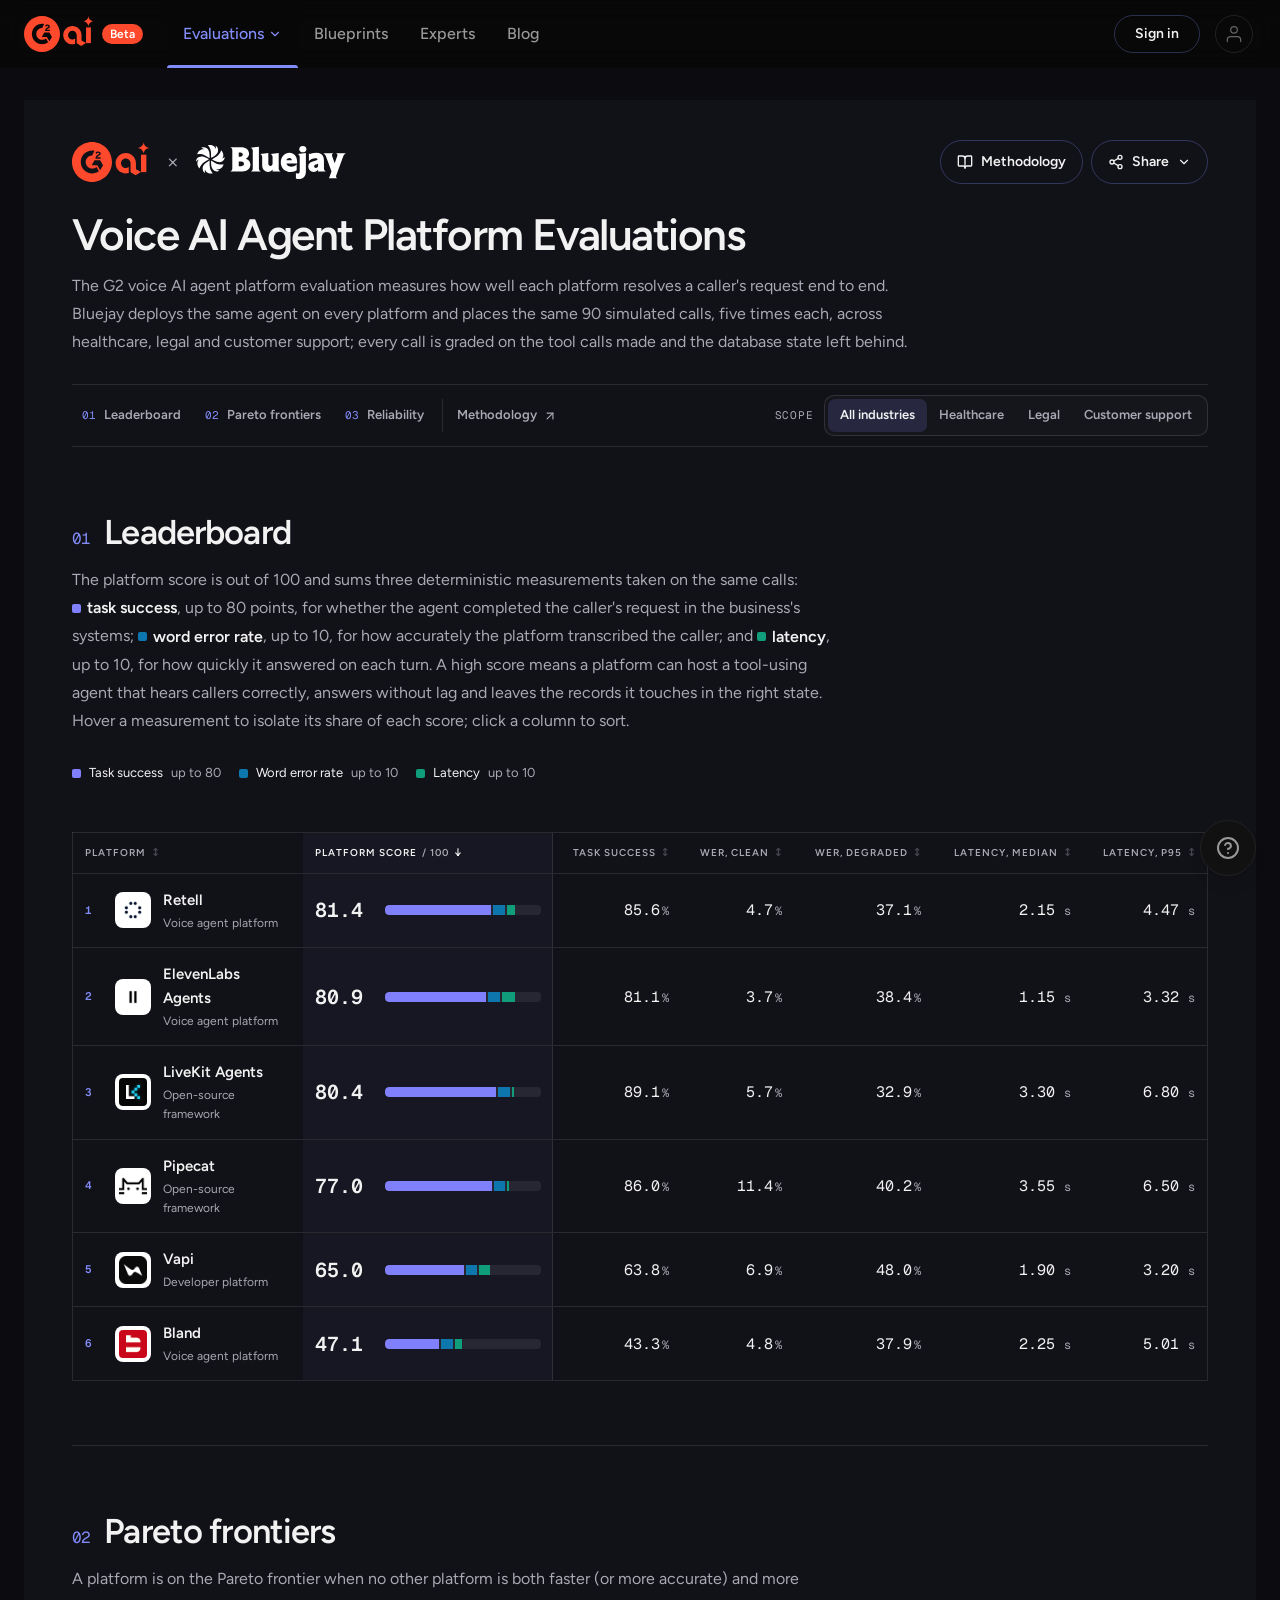
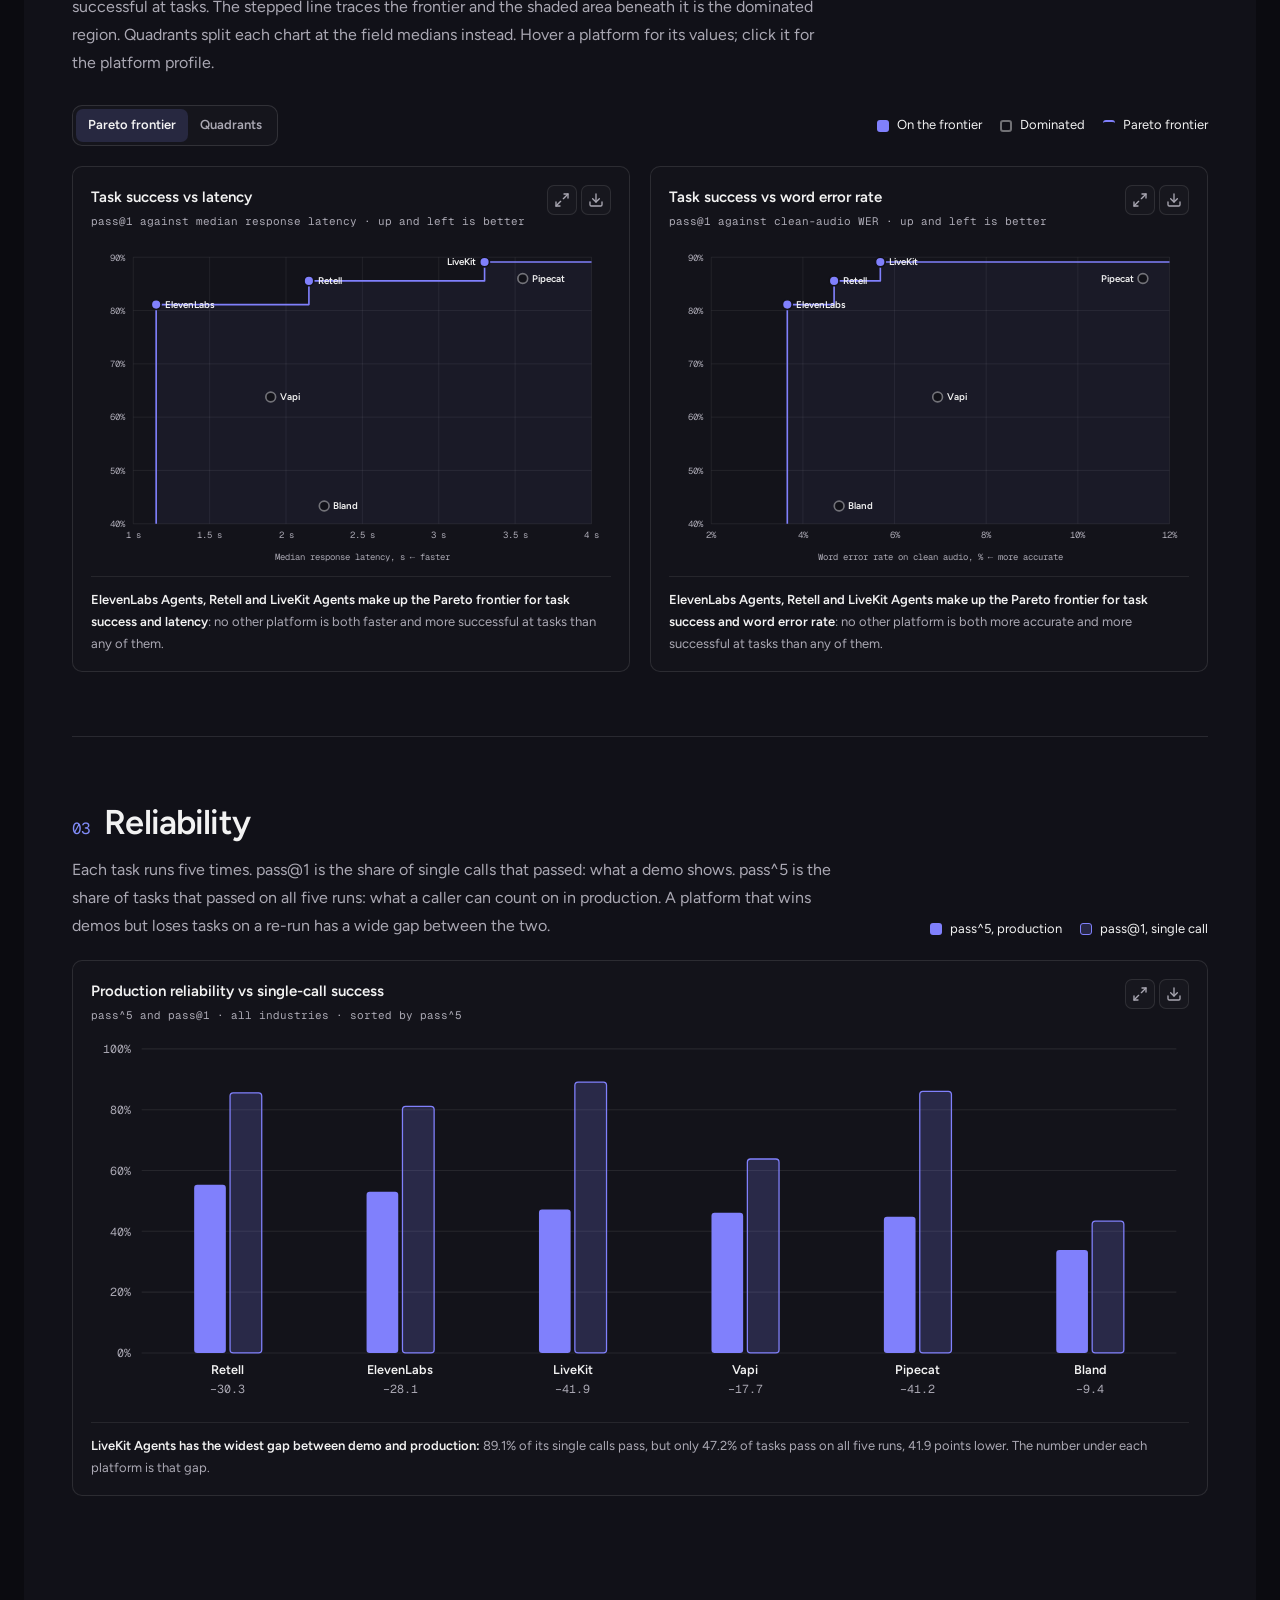
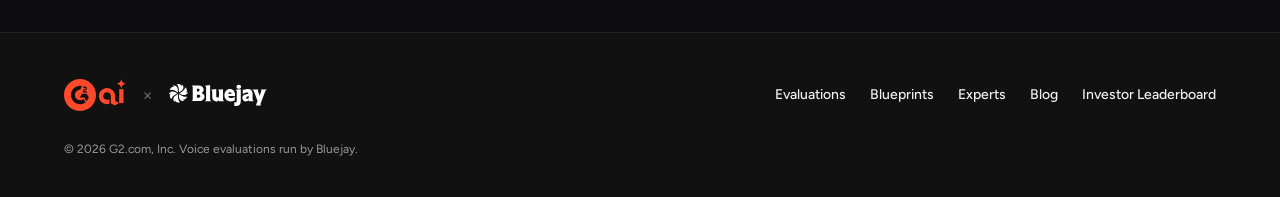
==== commit 493ea2d6: "Shorter hero blurb, one Methodology button beside Share, no run-date note Co-Authored-By: Claude Opu" ====
--- a/index.html
+++ b/index.html
@@ -8,7 +8,7 @@
 .tbl{display:grid;align-items:start}
 .acc+.acc{border-top-width:0}
 .tbl > div{padding:10px 12px}
-</style></head><body><header class="sticky top-0 z-50 w-full bg-g2-bg/50 backdrop-blur-md"><a href="#main-content" class="sr-only focus:not-sr-only focus:absolute focus:left-4 focus:top-3 focus:z-50 focus:rounded focus:bg-g2-surface focus:px-4 focus:py-2 focus:text-sm focus:font-medium focus:shadow-md">Skip to content</a><div data-testid="nav-container" class="grid h-[var(--site-header-height)] w-full grid-cols-[auto_minmax(0,1fr)_auto] items-center gap-2 px-4 sm:gap-3 sm:px-6"><div class="flex h-full shrink-0 items-center whitespace-nowrap"><nav aria-label="Main navigation" class="flex items-center"><a data-sp-button-label="nav_logo" aria-label="G2 home" class="flex items-center gap-2 pr-6" href="index.html"><svg xmlns="http://www.w3.org/2000/svg" viewBox="0 0 97 50" fill="var(--color-g2-logo)" aria-label="G2.AI" role="img" focusable="false" class="h-9 w-auto"><path d="M89.48,0c-.21,3.99-3.4,7.18-7.39,7.39,3.99.21,7.18,3.4,7.39,7.39.21-3.99,3.4-7.18,7.39-7.39-3.99-.21-7.18-3.4-7.39-7.39Z"></path><path d="M92.95,15.86h-6.74v21.78h6.74V15.86Z"></path><path d="M67.21,39.33c1.32,0,2.6-.2,3.8-.58v-7.52c-1.03.85-2.36,1.37-3.8,1.37-3.3,0-5.98-2.68-5.98-5.98s2.68-5.98,5.98-5.98,5.97,2.68,5.97,5.98v11.28l6.31,3.63,6.74-3.89-6.3-3.64v-7.39c0-7.02-5.69-12.71-12.71-12.71s-12.71,5.69-12.71,12.71,5.69,12.71,12.71,12.71Z"></path><path d="M25,0C11.19,0,0,11.19,0,25s11.19,25,25,25,25-11.19,25-25S38.81,0,25,0ZM29.36,20.62c0-1.1.22-2.01.66-2.72.44-.72,1.2-1.35,2.3-1.91l.5-.24c.89-.45,1.12-.84,1.12-1.3,0-.55-.48-.95-1.25-.95-.92,0-1.61.48-2.09,1.44l-1.24-1.24c.27-.58.71-1.04,1.29-1.41.59-.37,1.24-.55,1.95-.55.89,0,1.66.23,2.3.71.65.48.97,1.14.97,1.97,0,1.33-.75,2.14-2.15,2.86l-.79.4c-.84.43-1.25.8-1.37,1.47h4.27v1.77h-6.46v-.3ZM25.25,39.29c-7.89,0-14.29-6.4-14.29-14.29s6.4-14.29,14.29-14.29c.96,0,1.89.09,2.79.27l-2.79,5.85c-4.5,0-8.16,3.66-8.16,8.16s3.66,8.16,8.16,8.16c2.03,0,3.89-.75,5.32-1.98l3.09,5.36c-2.36,1.72-5.27,2.74-8.41,2.74ZM35.25,35.2l-3.53-6.12h-7.07l3.53-6.12h7.07l3.53,6.12-3.53,6.12Z"></path></svg><span class="rounded-full bg-[var(--color-g2-orange)] px-2 py-0.5 text-xs font-semibold text-white">Beta</span></a></nav><div data-testid="nav-links" class="hidden h-full items-stretch min-[1100px]:flex"><div class="relative flex h-full items-stretch"><button data-sp-button-label="nav_agents_menu_open" type="button" class="relative flex h-full items-center gap-1 px-4 text-base font-medium transition-colors bg-black/[0.05] text-g2-purple" aria-current="page" aria-controls="agents-navigation-panel" aria-expanded="false" aria-haspopup="true">Evaluations <svg xmlns="http://www.w3.org/2000/svg" width="24" height="24" viewBox="0 0 24 24" fill="none" stroke="currentColor" stroke-width="2" stroke-linecap="round" stroke-linejoin="round" class="lucide lucide-chevron-down h-3.5 w-3.5" aria-hidden="true"><path d="m6 9 6 6 6-6"></path></svg><span class="absolute inset-x-0 bottom-0 h-[3px] rounded-t-sm bg-g2-purple"></span></button><div id="agents-navigation-panel" role="group" aria-label="Evaluations navigation" class="absolute left-0 top-full z-50 w-[800px] overflow-hidden whitespace-normal rounded-b-[14px] border border-black/10 bg-white shadow-xl transition-[opacity,visibility] duration-150 ease-out motion-reduce:transition-none dark:border-white/10 dark:bg-[#17171d] invisible opacity-0"><div class="p-4"><div class="mb-2 px-2"><span class="text-xs font-semibold uppercase tracking-[0.09em] text-g2-muted">Categories</span></div><div class="grid gap-x-5 gap-y-1 sm:grid-cols-2"><div class="py-1"><a class="group flex items-start gap-3 rounded-lg px-2 py-2 hover:bg-g2-purple/[0.05]" href="https://ai.g2.com/evaluations/categories/customer-experience"><span class="inline-flex h-8 w-8 shrink-0 items-center justify-center rounded-lg bg-g2-purple/[0.07] text-g2-purple"><svg xmlns="http://www.w3.org/2000/svg" width="24" height="24" viewBox="0 0 24 24" fill="none" stroke="currentColor" stroke-width="2" stroke-linecap="round" stroke-linejoin="round" class="lucide lucide-message-circle h-4 w-4" aria-hidden="true"><path d="M2.992 16.342a2 2 0 0 1 .094 1.167l-1.065 3.29a1 1 0 0 0 1.236 1.168l3.413-.998a2 2 0 0 1 1.099.092 10 10 0 1 0-4.777-4.719"></path></svg></span><span class="min-w-0 flex-1"><span class="block text-[15px] font-semibold text-g2-dark">Customer Experience AI Agent</span><span class="mt-0.5 block text-[13px] leading-[18px] text-g2-muted">Customer support and service</span></span><svg xmlns="http://www.w3.org/2000/svg" width="24" height="24" viewBox="0 0 24 24" fill="none" stroke="currentColor" stroke-width="2" stroke-linecap="round" stroke-linejoin="round" class="lucide lucide-arrow-up-right mt-2 h-3.5 w-3.5 shrink-0 text-g2-muted" aria-hidden="true"><path d="M7 7h10v10"></path><path d="M7 17 17 7"></path></svg></a><div class="ml-12 flex flex-wrap items-center gap-x-4 text-[13px]"><a class="inline-flex min-h-8 items-center font-medium text-g2-purple hover:underline" href="https://ai.g2.com/build-notes?category=insights&amp;tag=customer-experience">Insights <span class="ml-1 font-normal">(<!-- -->2<!-- -->)</span></a><a class="inline-flex min-h-8 items-center font-medium text-g2-purple hover:underline" href="https://ai.g2.com/evaluations/methodology">Methodology</a></div></div><div class="py-1"><a class="group flex items-start gap-3 rounded-lg px-2 py-2 hover:bg-g2-purple/[0.05]" href="https://ai.g2.com/evaluations/categories/ai-sdr"><span class="inline-flex h-8 w-8 shrink-0 items-center justify-center rounded-lg bg-g2-purple/[0.07] text-g2-purple"><svg xmlns="http://www.w3.org/2000/svg" width="24" height="24" viewBox="0 0 24 24" fill="none" stroke="currentColor" stroke-width="2" stroke-linecap="round" stroke-linejoin="round" class="lucide lucide-briefcase-business h-4 w-4" aria-hidden="true"><path d="M12 12h.01"></path><path d="M16 6V4a2 2 0 0 0-2-2h-4a2 2 0 0 0-2 2v2"></path><path d="M22 13a18.15 18.15 0 0 1-20 0"></path><rect width="20" height="14" x="2" y="6" rx="2"></rect></svg></span><span class="min-w-0 flex-1"><span class="block text-[15px] font-semibold text-g2-dark">AI SDR</span><span class="mt-0.5 block text-[13px] leading-[18px] text-g2-muted">Prospecting, outreach, and meeting booking</span></span><svg xmlns="http://www.w3.org/2000/svg" width="24" height="24" viewBox="0 0 24 24" fill="none" stroke="currentColor" stroke-width="2" stroke-linecap="round" stroke-linejoin="round" class="lucide lucide-arrow-up-right mt-2 h-3.5 w-3.5 shrink-0 text-g2-muted" aria-hidden="true"><path d="M7 7h10v10"></path><path d="M7 17 17 7"></path></svg></a></div><div class="py-1"><a class="group flex items-start gap-3 rounded-lg px-2 py-2 hover:bg-g2-purple/[0.05]" href="https://ai.g2.com/evaluations/categories/marketing"><span class="inline-flex h-8 w-8 shrink-0 items-center justify-center rounded-lg bg-g2-purple/[0.07] text-g2-purple"><svg xmlns="http://www.w3.org/2000/svg" width="24" height="24" viewBox="0 0 24 24" fill="none" stroke="currentColor" stroke-width="2" stroke-linecap="round" stroke-linejoin="round" class="lucide lucide-megaphone h-4 w-4" aria-hidden="true"><path d="M11 6a13 13 0 0 0 8.4-2.8A1 1 0 0 1 21 4v12a1 1 0 0 1-1.6.8A13 13 0 0 0 11 14H5a2 2 0 0 1-2-2V8a2 2 0 0 1 2-2z"></path><path d="M6 14a12 12 0 0 0 2.4 7.2 2 2 0 0 0 3.2-2.4A8 8 0 0 1 10 14"></path><path d="M8 6v8"></path></svg></span><span class="min-w-0 flex-1"><span class="block text-[15px] font-semibold text-g2-dark">Marketing AI Agent</span><span class="mt-0.5 block text-[13px] leading-[18px] text-g2-muted">Campaigns, content, and optimization</span></span><svg xmlns="http://www.w3.org/2000/svg" width="24" height="24" viewBox="0 0 24 24" fill="none" stroke="currentColor" stroke-width="2" stroke-linecap="round" stroke-linejoin="round" class="lucide lucide-arrow-up-right mt-2 h-3.5 w-3.5 shrink-0 text-g2-muted" aria-hidden="true"><path d="M7 7h10v10"></path><path d="M7 17 17 7"></path></svg></a></div><div class="py-1"><a class="group flex items-start gap-3 rounded-lg px-2 py-2 hover:bg-g2-purple/[0.05]" href="https://ai.g2.com/evaluations/categories/legal"><span class="inline-flex h-8 w-8 shrink-0 items-center justify-center rounded-lg bg-g2-purple/[0.07] text-g2-purple"><svg xmlns="http://www.w3.org/2000/svg" width="24" height="24" viewBox="0 0 24 24" fill="none" stroke="currentColor" stroke-width="2" stroke-linecap="round" stroke-linejoin="round" class="lucide lucide-scale h-4 w-4" aria-hidden="true"><path d="M12 3v18"></path><path d="m19 8 3 8a5 5 0 0 1-6 0zV7"></path><path d="M3 7h1a17 17 0 0 0 8-2 17 17 0 0 0 8 2h1"></path><path d="m5 8 3 8a5 5 0 0 1-6 0zV7"></path><path d="M7 21h10"></path></svg></span><span class="min-w-0 flex-1"><span class="block text-[15px] font-semibold text-g2-dark">AI Legal</span><span class="mt-0.5 block text-[13px] leading-[18px] text-g2-muted">Legal research, drafting, and review</span></span><svg xmlns="http://www.w3.org/2000/svg" width="24" height="24" viewBox="0 0 24 24" fill="none" stroke="currentColor" stroke-width="2" stroke-linecap="round" stroke-linejoin="round" class="lucide lucide-arrow-up-right mt-2 h-3.5 w-3.5 shrink-0 text-g2-muted" aria-hidden="true"><path d="M7 7h10v10"></path><path d="M7 17 17 7"></path></svg></a></div><div class="py-1"><a class="group flex items-start gap-3 rounded-lg px-2 py-2 hover:bg-g2-purple/[0.05]" href="https://ai.g2.com/evaluations/categories/recruiting"><span class="inline-flex h-8 w-8 shrink-0 items-center justify-center rounded-lg bg-g2-purple/[0.07] text-g2-purple"><svg xmlns="http://www.w3.org/2000/svg" width="24" height="24" viewBox="0 0 24 24" fill="none" stroke="currentColor" stroke-width="2" stroke-linecap="round" stroke-linejoin="round" class="lucide lucide-search-check h-4 w-4" aria-hidden="true"><path d="m8 11 2 2 4-4"></path><circle cx="11" cy="11" r="8"></circle><path d="m21 21-4.3-4.3"></path></svg></span><span class="min-w-0 flex-1"><span class="block text-[15px] font-semibold text-g2-dark">Recruiting AI Agent</span><span class="mt-0.5 block text-[13px] leading-[18px] text-g2-muted">Sourcing, screening, and hiring workflows</span></span><svg xmlns="http://www.w3.org/2000/svg" width="24" height="24" viewBox="0 0 24 24" fill="none" stroke="currentColor" stroke-width="2" stroke-linecap="round" stroke-linejoin="round" class="lucide lucide-arrow-up-right mt-2 h-3.5 w-3.5 shrink-0 text-g2-muted" aria-hidden="true"><path d="M7 7h10v10"></path><path d="M7 17 17 7"></path></svg></a></div><div class="py-1"><a class="group flex items-start gap-3 rounded-lg px-2 py-2 hover:bg-g2-purple/[0.05]" href="https://ai.g2.com/evaluations/categories/voice"><span class="inline-flex h-8 w-8 shrink-0 items-center justify-center rounded-lg bg-g2-purple/[0.07] text-g2-purple"><svg xmlns="http://www.w3.org/2000/svg" width="24" height="24" viewBox="0 0 24 24" fill="none" stroke="currentColor" stroke-width="2" stroke-linecap="round" stroke-linejoin="round" class="lucide lucide-mic-vocal h-4 w-4" aria-hidden="true"><path d="m11 7.601-5.994 8.19a1 1 0 0 0 .1 1.298l.817.818a1 1 0 0 0 1.314.087L15.09 12"></path><path d="M16.5 21.174C15.5 20.5 14.372 20 13 20c-2.058 0-3.928 2.356-6 2-2.072-.356-2.775-3.369-1.5-4.5"></path><circle cx="16" cy="7" r="5"></circle></svg></span><span class="min-w-0 flex-1"><span class="block text-[15px] font-semibold text-g2-dark">Voice AI Agent</span><span class="mt-0.5 block text-[13px] leading-[18px] text-g2-muted">Autonomous phone conversations</span></span><svg xmlns="http://www.w3.org/2000/svg" width="24" height="24" viewBox="0 0 24 24" fill="none" stroke="currentColor" stroke-width="2" stroke-linecap="round" stroke-linejoin="round" class="lucide lucide-arrow-up-right mt-2 h-3.5 w-3.5 shrink-0 text-g2-muted" aria-hidden="true"><path d="M7 7h10v10"></path><path d="M7 17 17 7"></path></svg></a></div><div class="py-1"><a class="group flex items-start gap-3 rounded-lg px-2 py-2 hover:bg-g2-purple/[0.05]" href="https://ai.g2.com/evaluations/categories/security"><span class="inline-flex h-8 w-8 shrink-0 items-center justify-center rounded-lg bg-g2-purple/[0.07] text-g2-purple"><svg xmlns="http://www.w3.org/2000/svg" width="24" height="24" viewBox="0 0 24 24" fill="none" stroke="currentColor" stroke-width="2" stroke-linecap="round" stroke-linejoin="round" class="lucide lucide-shield-check h-4 w-4" aria-hidden="true"><path d="M20 13c0 5-3.5 7.5-7.66 8.95a1 1 0 0 1-.67-.01C7.5 20.5 4 18 4 13V6a1 1 0 0 1 1-1c2 0 4.5-1.2 6.24-2.72a1.17 1.17 0 0 1 1.52 0C14.51 3.81 17 5 19 5a1 1 0 0 1 1 1z"></path><path d="m9 12 2 2 4-4"></path></svg></span><span class="min-w-0 flex-1"><span class="block text-[15px] font-semibold text-g2-dark">Security AI Agent</span><span class="mt-0.5 block text-[13px] leading-[18px] text-g2-muted">Security investigation and response</span></span><svg xmlns="http://www.w3.org/2000/svg" width="24" height="24" viewBox="0 0 24 24" fill="none" stroke="currentColor" stroke-width="2" stroke-linecap="round" stroke-linejoin="round" class="lucide lucide-arrow-up-right mt-2 h-3.5 w-3.5 shrink-0 text-g2-muted" aria-hidden="true"><path d="M7 7h10v10"></path><path d="M7 17 17 7"></path></svg></a></div><div class="py-1"><a class="group flex items-start gap-3 rounded-lg px-2 py-2 hover:bg-g2-purple/[0.05]" href="https://ai.g2.com/evaluations/categories/accounting"><span class="inline-flex h-8 w-8 shrink-0 items-center justify-center rounded-lg bg-g2-purple/[0.07] text-g2-purple"><svg xmlns="http://www.w3.org/2000/svg" width="24" height="24" viewBox="0 0 24 24" fill="none" stroke="currentColor" stroke-width="2" stroke-linecap="round" stroke-linejoin="round" class="lucide lucide-receipt-text h-4 w-4" aria-hidden="true"><path d="M13 16H8"></path><path d="M14 8H8"></path><path d="M16 12H8"></path><path d="M4 3a1 1 0 0 1 1-1 1.3 1.3 0 0 1 .7.2l.933.6a1.3 1.3 0 0 0 1.4 0l.934-.6a1.3 1.3 0 0 1 1.4 0l.933.6a1.3 1.3 0 0 0 1.4 0l.933-.6a1.3 1.3 0 0 1 1.4 0l.934.6a1.3 1.3 0 0 0 1.4 0l.933-.6A1.3 1.3 0 0 1 19 2a1 1 0 0 1 1 1v18a1 1 0 0 1-1 1 1.3 1.3 0 0 1-.7-.2l-.933-.6a1.3 1.3 0 0 0-1.4 0l-.934.6a1.3 1.3 0 0 1-1.4 0l-.933-.6a1.3 1.3 0 0 0-1.4 0l-.933.6a1.3 1.3 0 0 1-1.4 0l-.934-.6a1.3 1.3 0 0 0-1.4 0l-.933.6a1.3 1.3 0 0 1-.7.2 1 1 0 0 1-1-1z"></path></svg></span><span class="min-w-0 flex-1"><span class="block text-[15px] font-semibold text-g2-dark">Accounting AI Agent</span><span class="mt-0.5 block text-[13px] leading-[18px] text-g2-muted">Reconciliation, reporting, and close</span></span><svg xmlns="http://www.w3.org/2000/svg" width="24" height="24" viewBox="0 0 24 24" fill="none" stroke="currentColor" stroke-width="2" stroke-linecap="round" stroke-linejoin="round" class="lucide lucide-arrow-up-right mt-2 h-3.5 w-3.5 shrink-0 text-g2-muted" aria-hidden="true"><path d="M7 7h10v10"></path><path d="M7 17 17 7"></path></svg></a></div><div class="py-1"><a class="group flex items-start gap-3 rounded-lg px-2 py-2 hover:bg-g2-purple/[0.05]" href="https://ai.g2.com/evaluations/categories/coding"><span class="inline-flex h-8 w-8 shrink-0 items-center justify-center rounded-lg bg-g2-purple/[0.07] text-g2-purple"><svg xmlns="http://www.w3.org/2000/svg" width="24" height="24" viewBox="0 0 24 24" fill="none" stroke="currentColor" stroke-width="2" stroke-linecap="round" stroke-linejoin="round" class="lucide lucide-code-xml h-4 w-4" aria-hidden="true"><path d="m18 16 4-4-4-4"></path><path d="m6 8-4 4 4 4"></path><path d="m14.5 4-5 16"></path></svg></span><span class="min-w-0 flex-1"><span class="block text-[15px] font-semibold text-g2-dark">Coding AI Agent</span><span class="mt-0.5 block text-[13px] leading-[18px] text-g2-muted">Code, fixes, and pull requests</span></span><svg xmlns="http://www.w3.org/2000/svg" width="24" height="24" viewBox="0 0 24 24" fill="none" stroke="currentColor" stroke-width="2" stroke-linecap="round" stroke-linejoin="round" class="lucide lucide-arrow-up-right mt-2 h-3.5 w-3.5 shrink-0 text-g2-muted" aria-hidden="true"><path d="M7 7h10v10"></path><path d="M7 17 17 7"></path></svg></a></div><div class="py-1"><a class="group flex items-start gap-3 rounded-lg px-2 py-2 hover:bg-g2-purple/[0.05]" href="https://ai.g2.com/evaluations/categories/it-support"><span class="inline-flex h-8 w-8 shrink-0 items-center justify-center rounded-lg bg-g2-purple/[0.07] text-g2-purple"><svg xmlns="http://www.w3.org/2000/svg" width="24" height="24" viewBox="0 0 24 24" fill="none" stroke="currentColor" stroke-width="2" stroke-linecap="round" stroke-linejoin="round" class="lucide lucide-monitor-cog h-4 w-4" aria-hidden="true"><path d="M12 17v4"></path><path d="m14.305 7.53.923-.382"></path><path d="m15.228 4.852-.923-.383"></path><path d="m16.852 3.228-.383-.924"></path><path d="m16.852 8.772-.383.923"></path><path d="m19.148 3.228.383-.924"></path><path d="m19.53 9.696-.382-.924"></path><path d="m20.772 4.852.924-.383"></path><path d="m20.772 7.148.924.383"></path><path d="M22 13v2a2 2 0 0 1-2 2H4a2 2 0 0 1-2-2V5a2 2 0 0 1 2-2h7"></path><path d="M8 21h8"></path><circle cx="18" cy="6" r="3"></circle></svg></span><span class="min-w-0 flex-1"><span class="block text-[15px] font-semibold text-g2-dark">IT Support AI Agents</span><span class="mt-0.5 block text-[13px] leading-[18px] text-g2-muted">Employee IT help and service requests</span></span><svg xmlns="http://www.w3.org/2000/svg" width="24" height="24" viewBox="0 0 24 24" fill="none" stroke="currentColor" stroke-width="2" stroke-linecap="round" stroke-linejoin="round" class="lucide lucide-arrow-up-right mt-2 h-3.5 w-3.5 shrink-0 text-g2-muted" aria-hidden="true"><path d="M7 7h10v10"></path><path d="M7 17 17 7"></path></svg></a></div></div><div class="mt-3 flex justify-end border-t border-black/10 px-2 pt-2 dark:border-white/10"><a class="inline-flex min-h-9 items-center text-sm font-semibold text-g2-purple hover:underline" href="https://ai.g2.com/evaluations">View all agents →</a></div></div></div></div><a class="relative flex h-full items-center px-4 text-base font-medium transition-colors text-g2-text hover:bg-black/[0.03] hover:text-g2-purple" href="https://ai.g2.com/blueprints">Blueprints</a><a class="relative flex h-full items-center px-4 text-base font-medium transition-colors text-g2-text hover:bg-black/[0.03] hover:text-g2-purple" href="https://ai.g2.com/experts">Experts</a><a class="relative flex h-full items-center px-4 text-base font-medium transition-colors text-g2-text hover:bg-black/[0.03] hover:text-g2-purple" href="https://ai.g2.com/build-notes">Blog</a></div></div><div role="search" class="flex min-w-0 items-center"></div><div class="flex shrink-0 items-center justify-end gap-3 whitespace-nowrap"><div class="hidden sm:block"><form action="" encType="multipart/form-data" method="POST"><input type="hidden" name="$ACTION_ID_007b70489885c9649d6863b6473f0d8b02859e6949"/><button data-sp-button-label="nav_sign_in" type="submit" class="btn btn-md btn-secondary">Sign in</button></form></div><div class="relative flex items-center gap-3"><button data-sp-button-label="nav_user_menu_open" type="button" aria-label="Open user menu" aria-haspopup="menu" aria-expanded="false" class="relative flex h-11 w-11 items-center justify-center rounded-full focus-visible:outline-g2-purple"><span class="flex items-center justify-center rounded-full border-[1.5px] border-g2-border p-2 text-g2-muted transition-colors hover:bg-g2-purple-light hover:text-g2-purple"><svg xmlns="http://www.w3.org/2000/svg" viewBox="0 0 24 24" fill="none" stroke="currentColor" stroke-width="1.5" stroke-linecap="round" stroke-linejoin="round" class="h-5 w-5" aria-hidden="true"><path d="M20 21v-2a4 4 0 0 0-4-4H8a4 4 0 0 0-4 4v2"></path><circle cx="12" cy="7" r="4"></circle></svg></span></button></div><div class="relative min-[1100px]:hidden"><button data-sp-button-label="nav_mobile_menu_open" type="button" aria-label="Open navigation" aria-controls="mobile-navigation-panel" aria-expanded="false" class="flex h-11 w-11 items-center justify-center rounded-full text-g2-text transition-colors hover:bg-black/[0.05] focus-visible:outline-none focus-visible:ring-2 focus-visible:ring-g2-purple dark:hover:bg-white/[0.08]"><span class="relative h-5 w-5" aria-hidden="true"><span class="absolute left-1/2 top-1/2 h-[1.5px] w-[18px] rounded-full bg-current transition-transform duration-200 ease-out motion-reduce:transition-none" style="transform:translate(-50%, -7px)"></span><span class="absolute left-1/2 top-1/2 h-[1.5px] w-[18px] rounded-full bg-current transition-[opacity,transform] duration-150 ease-out motion-reduce:transition-none" style="opacity:1;transform:translate(-50%, -50%) scaleX(1)"></span><span class="absolute left-1/2 top-1/2 h-[1.5px] w-[18px] rounded-full bg-current transition-transform duration-200 ease-out motion-reduce:transition-none" style="transform:translate(-50%, 5px)"></span></span></button><div id="mobile-navigation-panel" aria-hidden="true" class="fixed inset-x-0 top-[var(--site-header-height)] z-50 max-h-[calc(100dvh-var(--site-header-height))] overflow-y-auto overscroll-contain border-t border-g2-border bg-g2-surface shadow-xl transition-[opacity,visibility] duration-200 ease-out motion-reduce:transition-none invisible pointer-events-none opacity-0"><nav aria-label="Mobile navigation" class="mx-auto max-w-lg px-5 py-3"><div class="border-b border-g2-border"><button data-sp-button-label="nav_mobile_agents_expand" type="button" aria-expanded="false" class="flex w-full items-center justify-between rounded-lg px-2 py-3.5 text-left text-base font-semibold text-g2-dark transition-colors hover:text-g2-purple focus-visible:outline-none focus-visible:ring-2 focus-visible:ring-inset focus-visible:ring-g2-purple">Evaluations<svg xmlns="http://www.w3.org/2000/svg" width="24" height="24" viewBox="0 0 24 24" fill="none" stroke="currentColor" stroke-width="2" stroke-linecap="round" stroke-linejoin="round" class="lucide lucide-chevron-right h-4 w-4 text-g2-muted transition-transform duration-200 motion-reduce:transition-none" aria-hidden="true"><path d="m9 18 6-6-6-6"></path></svg></button></div><div><a class="block border-b border-g2-border px-2 py-3.5 text-base font-semibold text-g2-dark transition-colors last:border-b-0 hover:text-g2-purple" href="https://ai.g2.com/blueprints">Blueprints</a><a class="block border-b border-g2-border px-2 py-3.5 text-base font-semibold text-g2-dark transition-colors last:border-b-0 hover:text-g2-purple" href="https://ai.g2.com/experts">Experts</a><a class="block border-b border-g2-border px-2 py-3.5 text-base font-semibold text-g2-dark transition-colors last:border-b-0 hover:text-g2-purple" href="https://ai.g2.com/build-notes">Blog</a></div></nav></div></div></div></div></header><div id="article-reading-header-root"></div><main id="main-content"><div class="min-h-[calc(100dvh-var(--site-header-height))] bg-eval-shell dark:[--color-g2-muted:#aaa8b3]"><main class="w-full px-4 py-5 sm:px-6 sm:py-8"><article class="bg-eval-page px-5 py-7 sm:px-8 sm:py-10 lg:px-12"><div class="mx-auto max-w-6xl"><div class="bd home"><header class="hero"><div class="bd-top"><div class="brand"><span class="g2"><svg xmlns="http://www.w3.org/2000/svg" viewBox="0 0 97 50" fill="var(--color-g2-logo)" aria-label="G2.AI" role="img" focusable="false" class="g2-mark"><path d="M89.48,0c-.21,3.99-3.4,7.18-7.39,7.39,3.99.21,7.18,3.4,7.39,7.39.21-3.99,3.4-7.18,7.39-7.39-3.99-.21-7.18-3.4-7.39-7.39Z"></path><path d="M92.95,15.86h-6.74v21.78h6.74V15.86Z"></path><path d="M67.21,39.33c1.32,0,2.6-.2,3.8-.58v-7.52c-1.03.85-2.36,1.37-3.8,1.37-3.3,0-5.98-2.68-5.98-5.98s2.68-5.98,5.98-5.98,5.97,2.68,5.97,5.98v11.28l6.31,3.63,6.74-3.89-6.3-3.64v-7.39c0-7.02-5.69-12.71-12.71-12.71s-12.71,5.69-12.71,12.71,5.69,12.71,12.71,12.71Z"></path><path d="M25,0C11.19,0,0,11.19,0,25s11.19,25,25,25,25-11.19,25-25S38.81,0,25,0ZM29.36,20.62c0-1.1.22-2.01.66-2.72.44-.72,1.2-1.35,2.3-1.91l.5-.24c.89-.45,1.12-.84,1.12-1.3,0-.55-.48-.95-1.25-.95-.92,0-1.61.48-2.09,1.44l-1.24-1.24c.27-.58.71-1.04,1.29-1.41.59-.37,1.24-.55,1.95-.55.89,0,1.66.23,2.3.71.65.48.97,1.14.97,1.97,0,1.33-.75,2.14-2.15,2.86l-.79.4c-.84.43-1.25.8-1.37,1.47h4.27v1.77h-6.46v-.3ZM25.25,39.29c-7.89,0-14.29-6.4-14.29-14.29s6.4-14.29,14.29-14.29c.96,0,1.89.09,2.79.27l-2.79,5.85c-4.5,0-8.16,3.66-8.16,8.16s3.66,8.16,8.16,8.16c2.03,0,3.89-.75,5.32-1.98l3.09,5.36c-2.36,1.72-5.27,2.74-8.41,2.74ZM35.25,35.2l-3.53-6.12h-7.07l3.53-6.12h7.07l3.53,6.12-3.53,6.12Z"></path></svg></span><span class="x">×</span><img class="bj" src="brand/Bluejay_RGB_Logo_Lockup_White.svg" alt="Bluejay"/></div><div role="group" class="shrink-0"><button type="button" class="btn btn-secondary btn-sm min-h-11 gap-2"><svg xmlns="http://www.w3.org/2000/svg" width="24" height="24" viewBox="0 0 24 24" fill="none" stroke="currentColor" stroke-width="2" stroke-linecap="round" stroke-linejoin="round" class="lucide lucide-share2 h-4 w-4" aria-hidden="true"><circle cx="18" cy="5" r="3"></circle><circle cx="6" cy="12" r="3"></circle><circle cx="18" cy="19" r="3"></circle><line x1="8.59" x2="15.42" y1="13.51" y2="17.49"></line><line x1="15.41" x2="8.59" y1="6.51" y2="10.49"></line></svg>Share<svg xmlns="http://www.w3.org/2000/svg" width="24" height="24" viewBox="0 0 24 24" fill="none" stroke="currentColor" stroke-width="2" stroke-linecap="round" stroke-linejoin="round" class="lucide lucide-chevron-down h-3.5 w-3.5" aria-hidden="true"><path d="m6 9 6 6 6-6"></path></svg></button></div></div><h1>Voice AI Agent Platform Evaluations</h1><div class="exec"><p>The G2 voice AI agent platform evaluation measures how well each platform does the job enterprises deploy it for: resolving a caller's request end to end. Bluejay deploys the same agent, with the same prompt, tools and greeting, on every platform's own production cloud, with speech, language and voice models chosen by fixed rules. Simulated callers built from MIVAS Bench then place the same 90 calls across healthcare, legal and customer support, five times each, plus background-noise and degraded-line variants.</p><p>Every call is graded deterministically against the business systems the agent operated on: the tool calls it made and the database state it left behind. Task success, word error rate and latency combine into a platform score out of 100, and a separate setup review records what it took to build and run the agent on each platform.</p></div><div class="hero-ft"><p class="samplenote"><b>Results from the 28–29 Oct 2026 run:</b> 126 tasks × 5 calls per platform. LiveKit and Pipecat run Bluejay’s agent with Bluejay-chosen models; the other four are configured by the provider. Platform-level criteria are initial grades.</p><div class="hero-l"><a class="btn btn-sm btn-secondary gap-2" href="methodology.html">Methodology</a><a class="btn btn-sm btn-secondary gap-2" href="reports/G2_Voice_AI_Evaluation_Methodology.pdf">Technical report (PDF)</a></div></div></header><div class="rail"><nav class="toc" aria-label="Sections"><a href="#leaderboard"><span>01</span>Leaderboard</a><a href="#pareto"><span>02</span>Pareto frontiers</a><a href="#reliability"><span>03</span>Reliability</a><a class="ext" href="methodology.html">Methodology<svg xmlns="http://www.w3.org/2000/svg" width="24" height="24" viewBox="0 0 24 24" fill="none" stroke="currentColor" stroke-width="2" stroke-linecap="round" stroke-linejoin="round" class="lucide lucide-arrow-up-right h-3.5 w-3.5" aria-hidden="true"><path d="M7 7h10v10"></path><path d="M7 17 17 7"></path></svg></a></nav><div class="scope"><span class="scope-l">Scope</span><div class="seg" role="tablist" data-group="scope"><button type="button" role="tab" data-v="all" aria-selected="true">All industries</button><button type="button" role="tab" data-v="hc" aria-selected="false">Healthcare</button><button type="button" role="tab" data-v="legal" aria-selected="false">Legal</button><button type="button" role="tab" data-v="cs" aria-selected="false">Customer support</button></div></div></div><section class="sec" id="leaderboard"><div class="sec-h"><div><h2><span>01</span>Leaderboard</h2><p class="i">The platform score is out of 100 and sums three deterministic measurements taken on the same calls: <span class="term" data-k="task"><i class="c-task"></i>task success</span>, up to 80 points, for whether the agent completed the caller's request in the business's systems; <span class="term" data-k="wer"><i class="c-wer"></i>word error rate</span>, up to 10, for how accurately the platform transcribed the caller; and <span class="term" data-k="lat"><i class="c-lat"></i>latency</span>, up to 10, for how quickly it answered on each turn. A high score means a platform can host a tool-using agent that hears callers correctly, answers without lag and leaves the records it touches in the right state. Hover a measurement to isolate its share of each score; click a column to sort.</p></div></div><div data-scope="all"><div class="ctl"><div class="legend"><span class="term" data-k="task"><i class="c-task"></i>Task success <em>up to 80</em></span><span class="term" data-k="wer"><i class="c-wer"></i>Word error rate <em>up to 10</em></span><span class="term" data-k="lat"><i class="c-lat"></i>Latency <em>up to 10</em></span></div></div><div class="tw"><table class="bt lb"><thead><tr><th class="l pl" data-sort="name" data-kind="text" data-first="asc"><button type="button" data-tip="Click a platform for its score breakdown, testing implementation and setup review.">Platform<i class="si"></i></button></th><th class="l ps" data-sort="score" data-kind="num" data-first="desc" aria-sort="descending"><button type="button" data-tip="Out of 100: task success (up to 80) + word error rate (up to 10) + latency (up to 10), each against fixed thresholds, so a score depends only on that platform&#x27;s own results.">Platform score <em>/ 100</em><i class="si"></i></button></th><th class="" data-sort="task" data-kind="num" data-first="desc"><button type="button" data-tip="pass@1 on the 90 base tasks, five runs each. A call passes when the tool calls the agent made match the expected calls and the database ends in the expected state.">Task success<i class="si"></i></button></th><th class="" data-sort="werc" data-kind="num" data-first="asc"><button type="button" data-tip="Share of the caller&#x27;s words the platform transcribed wrong, on clean audio. Lower is better.">WER, clean<i class="si"></i></button></th><th class="" data-sort="werd" data-kind="num" data-first="asc"><button type="button" data-tip="Mean word error rate over the background-noise and degraded-line variants of the same tasks. Lower is better.">WER, degraded<i class="si"></i></button></th><th class="" data-sort="latm" data-kind="num" data-first="asc"><button type="button" data-tip="Median time from the caller&#x27;s last word to the agent&#x27;s first audio, over every turn. Full marks at 1.0 s, none at 4.0 s.">Latency, median<i class="si"></i></button></th><th class="" data-sort="latq" data-kind="num" data-first="asc"><button type="button" data-tip="95th-percentile turn latency: the slow turns a caller notices. Full marks at 2.0 s, none at 6.0 s.">Latency, p95<i class="si"></i></button></th></tr></thead><tbody><tr class="row" data-href="provider-retell.html"><td class="l pl" data-v="Retell"><div class="plat"><span class="rk">1</span><img class="logo" src="logos/www.retellai.com.png" alt=""/><div><a class="name" href="provider-retell.html">Retell</a><div class="sub">Voice agent platform</div></div></div></td><td class="l ps" data-v="81.390"><div class="psc"><b>81.4</b><div class="sb"><i class="c-task" style="width:68.44%" data-tip="Task success: 68.4 of 80 points · 85.6% of calls passed"></i><i class="c-wer" style="width:7.72%" data-tip="Word error rate: 7.7 of 10 points · 4.7% clean · 37.1% noisy"></i><i class="c-lat" style="width:5.23%" data-tip="Latency: 5.2 of 10 points · 2.15 s median · 4.47 s p95"></i></div></div></td><td data-v="85.560" data-tip="68.4 of 80 points">85.6<small>%</small></td><td data-v="4.680" data-tip="7.7 of 10 points">4.7<small>%</small></td><td data-v="37.150" data-tip="7.5% under background noise, 66.8% on a degraded line">37.1<small>%</small></td><td data-v="2.150" data-tip="5.2 of 10 points">2.15<small> s</small></td><td data-v="4.470">4.47<small> s</small></td></tr><tr class="row" data-href="provider-elevenlabs.html"><td class="l pl" data-v="ElevenLabs Agents"><div class="plat"><span class="rk">2</span><img class="logo" src="logos/elevenlabs.io.png" alt=""/><div><a class="name" href="provider-elevenlabs.html">ElevenLabs Agents</a><div class="sub">Voice agent platform</div></div></div></td><td class="l ps" data-v="80.910"><div class="psc"><b>80.9</b><div class="sb"><i class="c-task" style="width:64.89%" data-tip="Task success: 64.9 of 80 points · 81.1% of calls passed"></i><i class="c-wer" style="width:7.65%" data-tip="Word error rate: 7.7 of 10 points · 3.7% clean · 38.4% noisy"></i><i class="c-lat" style="width:8.38%" data-tip="Latency: 8.4 of 10 points · 1.15 s median · 3.32 s p95"></i></div></div></td><td data-v="81.110" data-tip="64.9 of 80 points">81.1<small>%</small></td><td data-v="3.660" data-tip="7.7 of 10 points">3.7<small>%</small></td><td data-v="38.370" data-tip="8.1% under background noise, 68.7% on a degraded line">38.4<small>%</small></td><td data-v="1.150" data-tip="8.4 of 10 points">1.15<small> s</small></td><td data-v="3.320">3.32<small> s</small></td></tr><tr class="row" data-href="provider-livekit.html"><td class="l pl" data-v="LiveKit Agents"><div class="plat"><span class="rk">3</span><img class="logo" src="logos/livekit.io.png" alt=""/><div><a class="name" href="provider-livekit.html">LiveKit Agents</a><div class="sub">Open-source framework</div></div></div></td><td class="l ps" data-v="80.380"><div class="psc"><b>80.4</b><div class="sb"><i class="c-task" style="width:71.29%" data-tip="Task success: 71.3 of 80 points · 89.1% of calls passed"></i><i class="c-wer" style="width:7.69%" data-tip="Word error rate: 7.7 of 10 points · 5.7% clean · 32.9% noisy"></i><i class="c-lat" style="width:1.40%" data-tip="Latency: 1.4 of 10 points · 3.30 s median · 6.80 s p95"></i></div></div></td><td data-v="89.110" data-tip="71.3 of 80 points">89.1<small>%</small></td><td data-v="5.690" data-tip="7.7 of 10 points">5.7<small>%</small></td><td data-v="32.920" data-tip="6.8% under background noise, 59.1% on a degraded line">32.9<small>%</small></td><td data-v="3.300" data-tip="1.4 of 10 points">3.30<small> s</small></td><td data-v="6.800">6.80<small> s</small></td></tr><tr class="row" data-href="provider-pipecat.html"><td class="l pl" data-v="Pipecat"><div class="plat"><span class="rk">4</span><img class="logo" src="logos/pipecat.ai.png" alt=""/><div><a class="name" href="provider-pipecat.html">Pipecat</a><div class="sub">Open-source framework</div></div></div></td><td class="l ps" data-v="76.960"><div class="psc"><b>77.0</b><div class="sb"><i class="c-task" style="width:68.80%" data-tip="Task success: 68.8 of 80 points · 86.0% of calls passed"></i><i class="c-wer" style="width:7.26%" data-tip="Word error rate: 7.3 of 10 points · 11.4% clean · 40.2% noisy"></i><i class="c-lat" style="width:0.90%" data-tip="Latency: 0.9 of 10 points · 3.55 s median · 6.50 s p95"></i></div></div></td><td data-v="86.000" data-tip="68.8 of 80 points">86.0<small>%</small></td><td data-v="11.420" data-tip="7.3 of 10 points">11.4<small>%</small></td><td data-v="40.210" data-tip="15.0% under background noise, 65.4% on a degraded line">40.2<small>%</small></td><td data-v="3.550" data-tip="0.9 of 10 points">3.55<small> s</small></td><td data-v="6.500">6.50<small> s</small></td></tr><tr class="row" data-href="provider-vapi.html"><td class="l pl" data-v="Vapi"><div class="plat"><span class="rk">5</span><img class="logo" src="logos/vapi.ai.png" alt=""/><div><a class="name" href="provider-vapi.html">Vapi</a><div class="sub">Developer platform</div></div></div></td><td class="l ps" data-v="65.040"><div class="psc"><b>65.0</b><div class="sb"><i class="c-task" style="width:51.02%" data-tip="Task success: 51.0 of 80 points · 63.8% of calls passed"></i><i class="c-wer" style="width:7.02%" data-tip="Word error rate: 7.0 of 10 points · 6.9% clean · 48.0% noisy"></i><i class="c-lat" style="width:7.00%" data-tip="Latency: 7.0 of 10 points · 1.90 s median · 3.20 s p95"></i></div></div></td><td data-v="63.780" data-tip="51.0 of 80 points">63.8<small>%</small></td><td data-v="6.940" data-tip="7.0 of 10 points">6.9<small>%</small></td><td data-v="47.970" data-tip="10.5% under background noise, 85.4% on a degraded line">48.0<small>%</small></td><td data-v="1.900" data-tip="7.0 of 10 points">1.90<small> s</small></td><td data-v="3.200">3.20<small> s</small></td></tr><tr class="row" data-href="provider-bland.html"><td class="l pl" data-v="Bland"><div class="plat"><span class="rk">6</span><img class="logo" src="logos/bland.ai.png" alt=""/><div><a class="name" href="provider-bland.html">Bland</a><div class="sub">Voice agent platform</div></div></div></td><td class="l ps" data-v="47.120"><div class="psc"><b>47.1</b><div class="sb"><i class="c-task" style="width:34.67%" data-tip="Task success: 34.7 of 80 points · 43.3% of calls passed"></i><i class="c-wer" style="width:7.96%" data-tip="Word error rate: 8.0 of 10 points · 4.8% clean · 37.9% noisy"></i><i class="c-lat" style="width:4.49%" data-tip="Latency: 4.5 of 10 points · 2.25 s median · 5.01 s p95"></i></div></div></td><td data-v="43.330" data-tip="34.7 of 80 points">43.3<small>%</small></td><td data-v="4.790" data-tip="8.0 of 10 points">4.8<small>%</small></td><td data-v="37.930" data-tip="8.9% under background noise, 67.0% on a degraded line">37.9<small>%</small></td><td data-v="2.250" data-tip="4.5 of 10 points">2.25<small> s</small></td><td data-v="5.010">5.01<small> s</small></td></tr></tbody></table></div></div><div data-scope="hc" hidden><div class="ind-intro"><p>The front desk of a multi-office dermatology practice. Callers book and move visits, check insurance, ask about cosmetic treatments and pay bills.</p><button type="button" class="lnk-btn" data-ind="hc">How the healthcare bench works <svg xmlns="http://www.w3.org/2000/svg" width="24" height="24" viewBox="0 0 24 24" fill="none" stroke="currentColor" stroke-width="2" stroke-linecap="round" stroke-linejoin="round" class="lucide lucide-arrow-right h-3.5 w-3.5" aria-hidden="true"><path d="M5 12h14"></path><path d="m12 5 7 7-7 7"></path></svg></button></div><div class="tw"><table class="bt lb"><thead><tr><th class="l pl" data-sort="name" data-kind="text" data-first="asc"><button type="button" data-tip="Click a platform for its score breakdown, testing implementation and setup review.">Platform<i class="si"></i></button></th><th class="l ps" data-sort="task" data-kind="num" data-first="desc" aria-sort="descending"><button type="button" data-tip="pass@1 on this industry&#x27;s 30 base tasks, five runs each.">Task success <em>healthcare</em><i class="si"></i></button></th><th class="" data-sort="calls" data-kind="num" data-first="desc"><button type="button" data-tip="Calls that passed, out of this industry&#x27;s 150 scored calls (30 tasks × 5 runs).">Calls passed<i class="si"></i></button></th><th class="" data-sort="score" data-kind="num" data-first="desc"><button type="button" data-tip="The platform score across all three industries, out of 100.">Platform score, all industries<i class="si"></i></button></th></tr></thead><tbody><tr class="row" data-href="provider-pipecat.html"><td class="l pl" data-v="Pipecat"><div class="plat"><span class="rk">1</span><img class="logo" src="logos/pipecat.ai.png" alt=""/><div><a class="name" href="provider-pipecat.html">Pipecat</a><div class="sub">Open-source framework</div></div></div></td><td class="l ps" data-v="88.670"><div class="psc"><b>88.7<small>%</small></b><div class="sb"><i class="c-task" style="width:88.7%"></i></div></div></td><td data-v="88.670">133<small> / 150</small></td><td data-v="76.960">77.0</td></tr><tr class="row" data-href="provider-livekit.html"><td class="l pl" data-v="LiveKit Agents"><div class="plat"><span class="rk">2</span><img class="logo" src="logos/livekit.io.png" alt=""/><div><a class="name" href="provider-livekit.html">LiveKit Agents</a><div class="sub">Open-source framework</div></div></div></td><td class="l ps" data-v="87.330"><div class="psc"><b>87.3<small>%</small></b><div class="sb"><i class="c-task" style="width:87.3%"></i></div></div></td><td data-v="87.330">131<small> / 150</small></td><td data-v="80.380">80.4</td></tr><tr class="row" data-href="provider-retell.html"><td class="l pl" data-v="Retell"><div class="plat"><span class="rk">3</span><img class="logo" src="logos/www.retellai.com.png" alt=""/><div><a class="name" href="provider-retell.html">Retell</a><div class="sub">Voice agent platform</div></div></div></td><td class="l ps" data-v="86.670"><div class="psc"><b>86.7<small>%</small></b><div class="sb"><i class="c-task" style="width:86.7%"></i></div></div></td><td data-v="86.670">130<small> / 150</small></td><td data-v="81.390">81.4</td></tr><tr class="row" data-href="provider-elevenlabs.html"><td class="l pl" data-v="ElevenLabs Agents"><div class="plat"><span class="rk">4</span><img class="logo" src="logos/elevenlabs.io.png" alt=""/><div><a class="name" href="provider-elevenlabs.html">ElevenLabs Agents</a><div class="sub">Voice agent platform</div></div></div></td><td class="l ps" data-v="79.330"><div class="psc"><b>79.3<small>%</small></b><div class="sb"><i class="c-task" style="width:79.3%"></i></div></div></td><td data-v="79.330">119<small> / 150</small></td><td data-v="80.910">80.9</td></tr><tr class="row" data-href="provider-vapi.html"><td class="l pl" data-v="Vapi"><div class="plat"><span class="rk">5</span><img class="logo" src="logos/vapi.ai.png" alt=""/><div><a class="name" href="provider-vapi.html">Vapi</a><div class="sub">Developer platform</div></div></div></td><td class="l ps" data-v="66.670"><div class="psc"><b>66.7<small>%</small></b><div class="sb"><i class="c-task" style="width:66.7%"></i></div></div></td><td data-v="66.670">100<small> / 150</small></td><td data-v="65.040">65.0</td></tr><tr class="row" data-href="provider-bland.html"><td class="l pl" data-v="Bland"><div class="plat"><span class="rk">6</span><img class="logo" src="logos/bland.ai.png" alt=""/><div><a class="name" href="provider-bland.html">Bland</a><div class="sub">Voice agent platform</div></div></div></td><td class="l ps" data-v="40.670"><div class="psc"><b>40.7<small>%</small></b><div class="sb"><i class="c-task" style="width:40.7%"></i></div></div></td><td data-v="40.670">61<small> / 150</small></td><td data-v="47.120">47.1</td></tr></tbody></table></div></div><div data-scope="legal" hidden><div class="ind-intro"><p>Intake at a personal-injury law firm. Callers want to know if the firm can take their case, give their story, book an evaluation, or check on an existing matter.</p><button type="button" class="lnk-btn" data-ind="legal">How the legal bench works <svg xmlns="http://www.w3.org/2000/svg" width="24" height="24" viewBox="0 0 24 24" fill="none" stroke="currentColor" stroke-width="2" stroke-linecap="round" stroke-linejoin="round" class="lucide lucide-arrow-right h-3.5 w-3.5" aria-hidden="true"><path d="M5 12h14"></path><path d="m12 5 7 7-7 7"></path></svg></button></div><div class="tw"><table class="bt lb"><thead><tr><th class="l pl" data-sort="name" data-kind="text" data-first="asc"><button type="button" data-tip="Click a platform for its score breakdown, testing implementation and setup review.">Platform<i class="si"></i></button></th><th class="l ps" data-sort="task" data-kind="num" data-first="desc" aria-sort="descending"><button type="button" data-tip="pass@1 on this industry&#x27;s 30 base tasks, five runs each.">Task success <em>legal</em><i class="si"></i></button></th><th class="" data-sort="calls" data-kind="num" data-first="desc"><button type="button" data-tip="Calls that passed, out of this industry&#x27;s 150 scored calls (30 tasks × 5 runs).">Calls passed<i class="si"></i></button></th><th class="" data-sort="score" data-kind="num" data-first="desc"><button type="button" data-tip="The platform score across all three industries, out of 100.">Platform score, all industries<i class="si"></i></button></th></tr></thead><tbody><tr class="row" data-href="provider-livekit.html"><td class="l pl" data-v="LiveKit Agents"><div class="plat"><span class="rk">1</span><img class="logo" src="logos/livekit.io.png" alt=""/><div><a class="name" href="provider-livekit.html">LiveKit Agents</a><div class="sub">Open-source framework</div></div></div></td><td class="l ps" data-v="82.670"><div class="psc"><b>82.7<small>%</small></b><div class="sb"><i class="c-task" style="width:82.7%"></i></div></div></td><td data-v="82.670">124<small> / 150</small></td><td data-v="80.380">80.4</td></tr><tr class="row" data-href="provider-retell.html"><td class="l pl" data-v="Retell"><div class="plat"><span class="rk">2</span><img class="logo" src="logos/www.retellai.com.png" alt=""/><div><a class="name" href="provider-retell.html">Retell</a><div class="sub">Voice agent platform</div></div></div></td><td class="l ps" data-v="80.000"><div class="psc"><b>80.0<small>%</small></b><div class="sb"><i class="c-task" style="width:80.0%"></i></div></div></td><td data-v="80.000">120<small> / 150</small></td><td data-v="81.390">81.4</td></tr><tr class="row" data-href="provider-elevenlabs.html"><td class="l pl" data-v="ElevenLabs Agents"><div class="plat"><span class="rk">3</span><img class="logo" src="logos/elevenlabs.io.png" alt=""/><div><a class="name" href="provider-elevenlabs.html">ElevenLabs Agents</a><div class="sub">Voice agent platform</div></div></div></td><td class="l ps" data-v="78.670"><div class="psc"><b>78.7<small>%</small></b><div class="sb"><i class="c-task" style="width:78.7%"></i></div></div></td><td data-v="78.670">118<small> / 150</small></td><td data-v="80.910">80.9</td></tr><tr class="row" data-href="provider-pipecat.html"><td class="l pl" data-v="Pipecat"><div class="plat"><span class="rk">4</span><img class="logo" src="logos/pipecat.ai.png" alt=""/><div><a class="name" href="provider-pipecat.html">Pipecat</a><div class="sub">Open-source framework</div></div></div></td><td class="l ps" data-v="71.330"><div class="psc"><b>71.3<small>%</small></b><div class="sb"><i class="c-task" style="width:71.3%"></i></div></div></td><td data-v="71.330">107<small> / 150</small></td><td data-v="76.960">77.0</td></tr><tr class="row" data-href="provider-vapi.html"><td class="l pl" data-v="Vapi"><div class="plat"><span class="rk">5</span><img class="logo" src="logos/vapi.ai.png" alt=""/><div><a class="name" href="provider-vapi.html">Vapi</a><div class="sub">Developer platform</div></div></div></td><td class="l ps" data-v="56.670"><div class="psc"><b>56.7<small>%</small></b><div class="sb"><i class="c-task" style="width:56.7%"></i></div></div></td><td data-v="56.670">85<small> / 150</small></td><td data-v="65.040">65.0</td></tr><tr class="row" data-href="provider-bland.html"><td class="l pl" data-v="Bland"><div class="plat"><span class="rk">6</span><img class="logo" src="logos/bland.ai.png" alt=""/><div><a class="name" href="provider-bland.html">Bland</a><div class="sub">Voice agent platform</div></div></div></td><td class="l ps" data-v="34.000"><div class="psc"><b>34.0<small>%</small></b><div class="sb"><i class="c-task" style="width:34.0%"></i></div></div></td><td data-v="34.000">51<small> / 150</small></td><td data-v="47.120">47.1</td></tr></tbody></table></div></div><div data-scope="cs" hidden><div class="ind-intro"><p>Phone support for a national electronics retailer. Callers track deliveries, return products, book repairs, manage memberships and ask for price matches.</p><button type="button" class="lnk-btn" data-ind="cs">How the customer support bench works <svg xmlns="http://www.w3.org/2000/svg" width="24" height="24" viewBox="0 0 24 24" fill="none" stroke="currentColor" stroke-width="2" stroke-linecap="round" stroke-linejoin="round" class="lucide lucide-arrow-right h-3.5 w-3.5" aria-hidden="true"><path d="M5 12h14"></path><path d="m12 5 7 7-7 7"></path></svg></button></div><div class="tw"><table class="bt lb"><thead><tr><th class="l pl" data-sort="name" data-kind="text" data-first="asc"><button type="button" data-tip="Click a platform for its score breakdown, testing implementation and setup review.">Platform<i class="si"></i></button></th><th class="l ps" data-sort="task" data-kind="num" data-first="desc" aria-sort="descending"><button type="button" data-tip="pass@1 on this industry&#x27;s 30 base tasks, five runs each.">Task success <em>customer support</em><i class="si"></i></button></th><th class="" data-sort="calls" data-kind="num" data-first="desc"><button type="button" data-tip="Calls that passed, out of this industry&#x27;s 150 scored calls (30 tasks × 5 runs).">Calls passed<i class="si"></i></button></th><th class="" data-sort="score" data-kind="num" data-first="desc"><button type="button" data-tip="The platform score across all three industries, out of 100.">Platform score, all industries<i class="si"></i></button></th></tr></thead><tbody><tr class="row" data-href="provider-pipecat.html"><td class="l pl" data-v="Pipecat"><div class="plat"><span class="rk">1</span><img class="logo" src="logos/pipecat.ai.png" alt=""/><div><a class="name" href="provider-pipecat.html">Pipecat</a><div class="sub">Open-source framework</div></div></div></td><td class="l ps" data-v="98.000"><div class="psc"><b>98.0<small>%</small></b><div class="sb"><i class="c-task" style="width:98.0%"></i></div></div></td><td data-v="98.000">147<small> / 150</small></td><td data-v="76.960">77.0</td></tr><tr class="row" data-href="provider-livekit.html"><td class="l pl" data-v="LiveKit Agents"><div class="plat"><span class="rk">2</span><img class="logo" src="logos/livekit.io.png" alt=""/><div><a class="name" href="provider-livekit.html">LiveKit Agents</a><div class="sub">Open-source framework</div></div></div></td><td class="l ps" data-v="97.330"><div class="psc"><b>97.3<small>%</small></b><div class="sb"><i class="c-task" style="width:97.3%"></i></div></div></td><td data-v="97.330">146<small> / 150</small></td><td data-v="80.380">80.4</td></tr><tr class="row" data-href="provider-retell.html"><td class="l pl" data-v="Retell"><div class="plat"><span class="rk">3</span><img class="logo" src="logos/www.retellai.com.png" alt=""/><div><a class="name" href="provider-retell.html">Retell</a><div class="sub">Voice agent platform</div></div></div></td><td class="l ps" data-v="90.000"><div class="psc"><b>90.0<small>%</small></b><div class="sb"><i class="c-task" style="width:90.0%"></i></div></div></td><td data-v="90.000">135<small> / 150</small></td><td data-v="81.390">81.4</td></tr><tr class="row" data-href="provider-elevenlabs.html"><td class="l pl" data-v="ElevenLabs Agents"><div class="plat"><span class="rk">4</span><img class="logo" src="logos/elevenlabs.io.png" alt=""/><div><a class="name" href="provider-elevenlabs.html">ElevenLabs Agents</a><div class="sub">Voice agent platform</div></div></div></td><td class="l ps" data-v="85.330"><div class="psc"><b>85.3<small>%</small></b><div class="sb"><i class="c-task" style="width:85.3%"></i></div></div></td><td data-v="85.330">128<small> / 150</small></td><td data-v="80.910">80.9</td></tr><tr class="row" data-href="provider-vapi.html"><td class="l pl" data-v="Vapi"><div class="plat"><span class="rk">5</span><img class="logo" src="logos/vapi.ai.png" alt=""/><div><a class="name" href="provider-vapi.html">Vapi</a><div class="sub">Developer platform</div></div></div></td><td class="l ps" data-v="68.000"><div class="psc"><b>68.0<small>%</small></b><div class="sb"><i class="c-task" style="width:68.0%"></i></div></div></td><td data-v="68.000">102<small> / 150</small></td><td data-v="65.040">65.0</td></tr><tr class="row" data-href="provider-bland.html"><td class="l pl" data-v="Bland"><div class="plat"><span class="rk">6</span><img class="logo" src="logos/bland.ai.png" alt=""/><div><a class="name" href="provider-bland.html">Bland</a><div class="sub">Voice agent platform</div></div></div></td><td class="l ps" data-v="55.330"><div class="psc"><b>55.3<small>%</small></b><div class="sb"><i class="c-task" style="width:55.3%"></i></div></div></td><td data-v="55.330">83<small> / 150</small></td><td data-v="47.120">47.1</td></tr></tbody></table></div></div></section><section class="sec" id="pareto" data-mode="par"><div class="sec-h"><div><h2><span>02</span>Pareto frontiers</h2><p class="i">A platform is on the Pareto frontier when no other platform is both faster (or more accurate) and more successful at tasks. The stepped line traces the frontier and the shaded area beneath it is the dominated region. Quadrants split each chart at the field medians instead. Hover a platform for its values; click it for the platform profile.</p></div></div><div class="ctl"><div class="seg" role="tablist" data-group="mode"><button type="button" role="tab" data-v="par" aria-selected="true">Pareto frontier</button><button type="button" role="tab" data-v="quad" aria-selected="false">Quadrants</button></div><div class="legend"><span><i class="pk-sw"></i>On the frontier</span><span><i class="pd-sw"></i>Dominated</span><span class="m-par"><i class="fr-sw"></i>Pareto frontier</span><span class="m-quad"><i class="qd-sw"></i>Field median</span></div></div><div class="ccs"><figure class="cc" data-name="g2-task-success-vs-latency"><figcaption class="cc-h"><div><b>Task success vs latency</b><span>pass@1 against median response latency · up and left is better</span></div><div class="cc-tools"><button type="button" class="cc-b" data-act="expand" aria-label="Expand chart" data-tip="Expand"><svg xmlns="http://www.w3.org/2000/svg" width="24" height="24" viewBox="0 0 24 24" fill="none" stroke="currentColor" stroke-width="2" stroke-linecap="round" stroke-linejoin="round" class="lucide lucide-maximize-2 h-4 w-4" aria-hidden="true"><polyline points="15 3 21 3 21 9"></polyline><polyline points="9 21 3 21 3 15"></polyline><line x1="21" x2="14" y1="3" y2="10"></line><line x1="3" x2="10" y1="21" y2="14"></line></svg></button><button type="button" class="cc-b" data-act="download" aria-label="Download chart as PNG" data-tip="Download PNG"><svg xmlns="http://www.w3.org/2000/svg" width="24" height="24" viewBox="0 0 24 24" fill="none" stroke="currentColor" stroke-width="2" stroke-linecap="round" stroke-linejoin="round" class="lucide lucide-download h-4 w-4" aria-hidden="true"><path d="M21 15v4a2 2 0 0 1-2 2H5a2 2 0 0 1-2-2v-4"></path><polyline points="7 10 12 15 17 10"></polyline><line x1="12" x2="12" y1="15" y2="3"></line></svg></button></div></figcaption><div data-scope="all"><div class="cc-sv"><svg class="svgc sc" viewBox="0 0 640 400" role="img" aria-label="Task success against Median response latency, s  ← faster"><g class="m-quad"><rect class="qbest" x="52" y="20" width="225.6" height="43.7"/><line class="qd" x1="277.6" x2="277.6" y1="20" y2="348"/><line class="qd" x1="52" x2="616" y1="63.7" y2="63.7"/><text class="ql" x="60" y="34">Fast, effective</text><text class="ql" x="608" y="34" text-anchor="end">Slow, effective</text><text class="ql" x="60" y="340">Fast, unreliable</text><text class="ql" x="608" y="340" text-anchor="end">Slow, unreliable</text></g><line class="gl" x1="52" x2="616" y1="348.0" y2="348.0"/><text class="ax" x="42" y="352.0" text-anchor="end">40%</text><line class="gl" x1="52" x2="616" y1="282.4" y2="282.4"/><text class="ax" x="42" y="286.4" text-anchor="end">50%</text><line class="gl" x1="52" x2="616" y1="216.8" y2="216.8"/><text class="ax" x="42" y="220.8" text-anchor="end">60%</text><line class="gl" x1="52" x2="616" y1="151.2" y2="151.2"/><text class="ax" x="42" y="155.2" text-anchor="end">70%</text><line class="gl" x1="52" x2="616" y1="85.6" y2="85.6"/><text class="ax" x="42" y="89.6" text-anchor="end">80%</text><line class="gl" x1="52" x2="616" y1="20.0" y2="20.0"/><text class="ax" x="42" y="24.0" text-anchor="end">90%</text><line class="gl" x1="52.0" x2="52.0" y1="20" y2="348"/><text class="ax" x="52.0" y="366" text-anchor="middle">1 s</text><line class="gl" x1="146.0" x2="146.0" y1="20" y2="348"/><text class="ax" x="146.0" y="366" text-anchor="middle">1.5 s</text><line class="gl" x1="240.0" x2="240.0" y1="20" y2="348"/><text class="ax" x="240.0" y="366" text-anchor="middle">2 s</text><line class="gl" x1="334.0" x2="334.0" y1="20" y2="348"/><text class="ax" x="334.0" y="366" text-anchor="middle">2.5 s</text><line class="gl" x1="428.0" x2="428.0" y1="20" y2="348"/><text class="ax" x="428.0" y="366" text-anchor="middle">3 s</text><line class="gl" x1="522.0" x2="522.0" y1="20" y2="348"/><text class="ax" x="522.0" y="366" text-anchor="middle">3.5 s</text><line class="gl" x1="616.0" x2="616.0" y1="20" y2="348"/><text class="ax" x="616.0" y="366" text-anchor="middle">4 s</text><g class="m-par"><path class="dom" d="M80.2,348 V78.3 H268.2 V49.1 H484.4 V25.8 H616 V348 Z"/><path class="fr" d="M80.2,348 V78.3 H268.2 V49.1 H484.4 V25.8 H616"/></g><a class="ptg" href="provider-retell.html" data-tip="Retell: 85.6% task success, 2.15 s · on the Pareto frontier"><circle class="hit" cx="268.2" cy="49.1" r="14"/><circle class="dot pk" cx="268.2" cy="49.1" r="6"/><text class="pl" x="279.2" y="53.1" text-anchor="start">Retell</text></a><a class="ptg" href="provider-elevenlabs.html" data-tip="ElevenLabs Agents: 81.1% task success, 1.15 s · on the Pareto frontier"><circle class="hit" cx="80.2" cy="78.3" r="14"/><circle class="dot pk" cx="80.2" cy="78.3" r="6"/><text class="pl" x="91.2" y="82.3" text-anchor="start">ElevenLabs</text></a><a class="ptg" href="provider-livekit.html" data-tip="LiveKit Agents: 89.1% task success, 3.30 s · on the Pareto frontier"><circle class="hit" cx="484.4" cy="25.8" r="14"/><circle class="dot pk" cx="484.4" cy="25.8" r="6"/><text class="pl" x="473.4" y="29.8" text-anchor="end">LiveKit</text></a><a class="ptg" href="provider-pipecat.html" data-tip="Pipecat: 86.0% task success, 3.55 s · dominated"><circle class="hit" cx="531.4" cy="46.2" r="14"/><circle class="dot pd" cx="531.4" cy="46.2" r="6"/><text class="pl" x="542.4" y="50.2" text-anchor="start">Pipecat</text></a><a class="ptg" href="provider-vapi.html" data-tip="Vapi: 63.8% task success, 1.90 s · dominated"><circle class="hit" cx="221.2" cy="192.0" r="14"/><circle class="dot pd" cx="221.2" cy="192.0" r="6"/><text class="pl" x="232.2" y="196.0" text-anchor="start">Vapi</text></a><a class="ptg" href="provider-bland.html" data-tip="Bland: 43.3% task success, 2.25 s · dominated"><circle class="hit" cx="287.0" cy="326.2" r="14"/><circle class="dot pd" cx="287.0" cy="326.2" r="6"/><text class="pl" x="298.0" y="330.2" text-anchor="start">Bland</text></a><text class="ax" x="334" y="392" text-anchor="middle">Median response latency, s  ← faster</text></svg></div><p class="cc-cap m-par"><b>ElevenLabs Agents, Retell and LiveKit Agents make up the Pareto frontier for task success and latency</b>: no other platform is both faster and more successful at tasks than any of them.</p><p class="cc-cap m-quad"><b>Retell</b> is both faster than the field median and above the median task success.</p></div><div data-scope="hc" hidden><div class="cc-sv"><svg class="svgc sc" viewBox="0 0 640 400" role="img" aria-label="Task success against Median response latency, s  ← faster"><g class="m-quad"><rect class="qbest" x="52" y="20" width="225.6" height="45.9"/><line class="qd" x1="277.6" x2="277.6" y1="20" y2="348"/><line class="qd" x1="52" x2="616" y1="65.9" y2="65.9"/><text class="ql" x="60" y="34">Fast, effective</text><text class="ql" x="608" y="34" text-anchor="end">Slow, effective</text><text class="ql" x="60" y="340">Fast, unreliable</text><text class="ql" x="608" y="340" text-anchor="end">Slow, unreliable</text></g><line class="gl" x1="52" x2="616" y1="348.0" y2="348.0"/><text class="ax" x="42" y="352.0" text-anchor="end">40%</text><line class="gl" x1="52" x2="616" y1="282.4" y2="282.4"/><text class="ax" x="42" y="286.4" text-anchor="end">50%</text><line class="gl" x1="52" x2="616" y1="216.8" y2="216.8"/><text class="ax" x="42" y="220.8" text-anchor="end">60%</text><line class="gl" x1="52" x2="616" y1="151.2" y2="151.2"/><text class="ax" x="42" y="155.2" text-anchor="end">70%</text><line class="gl" x1="52" x2="616" y1="85.6" y2="85.6"/><text class="ax" x="42" y="89.6" text-anchor="end">80%</text><line class="gl" x1="52" x2="616" y1="20.0" y2="20.0"/><text class="ax" x="42" y="24.0" text-anchor="end">90%</text><line class="gl" x1="52.0" x2="52.0" y1="20" y2="348"/><text class="ax" x="52.0" y="366" text-anchor="middle">1 s</text><line class="gl" x1="146.0" x2="146.0" y1="20" y2="348"/><text class="ax" x="146.0" y="366" text-anchor="middle">1.5 s</text><line class="gl" x1="240.0" x2="240.0" y1="20" y2="348"/><text class="ax" x="240.0" y="366" text-anchor="middle">2 s</text><line class="gl" x1="334.0" x2="334.0" y1="20" y2="348"/><text class="ax" x="334.0" y="366" text-anchor="middle">2.5 s</text><line class="gl" x1="428.0" x2="428.0" y1="20" y2="348"/><text class="ax" x="428.0" y="366" text-anchor="middle">3 s</text><line class="gl" x1="522.0" x2="522.0" y1="20" y2="348"/><text class="ax" x="522.0" y="366" text-anchor="middle">3.5 s</text><line class="gl" x1="616.0" x2="616.0" y1="20" y2="348"/><text class="ax" x="616.0" y="366" text-anchor="middle">4 s</text><g class="m-par"><path class="dom" d="M80.2,348 V90.0 H268.2 V41.8 H484.4 V37.5 H531.4 V28.7 H616 V348 Z"/><path class="fr" d="M80.2,348 V90.0 H268.2 V41.8 H484.4 V37.5 H531.4 V28.7 H616"/></g><a class="ptg" href="provider-retell.html" data-tip="Retell: 86.7% task success, 2.15 s · on the Pareto frontier"><circle class="hit" cx="268.2" cy="41.8" r="14"/><circle class="dot pk" cx="268.2" cy="41.8" r="6"/><text class="pl" x="279.2" y="45.8" text-anchor="start">Retell</text></a><a class="ptg" href="provider-elevenlabs.html" data-tip="ElevenLabs Agents: 79.3% task success, 1.15 s · on the Pareto frontier"><circle class="hit" cx="80.2" cy="90.0" r="14"/><circle class="dot pk" cx="80.2" cy="90.0" r="6"/><text class="pl" x="91.2" y="94.0" text-anchor="start">ElevenLabs</text></a><a class="ptg" href="provider-livekit.html" data-tip="LiveKit Agents: 87.3% task success, 3.30 s · on the Pareto frontier"><circle class="hit" cx="484.4" cy="37.5" r="14"/><circle class="dot pk" cx="484.4" cy="37.5" r="6"/><text class="pl" x="475.4" y="27.5" text-anchor="end">LiveKit</text></a><a class="ptg" href="provider-pipecat.html" data-tip="Pipecat: 88.7% task success, 3.55 s · on the Pareto frontier"><circle class="hit" cx="531.4" cy="28.7" r="14"/><circle class="dot pk" cx="531.4" cy="28.7" r="6"/><text class="pl" x="522.4" y="46.7" text-anchor="end">Pipecat</text></a><a class="ptg" href="provider-vapi.html" data-tip="Vapi: 66.7% task success, 1.90 s · dominated"><circle class="hit" cx="221.2" cy="173.0" r="14"/><circle class="dot pd" cx="221.2" cy="173.0" r="6"/><text class="pl" x="232.2" y="177.0" text-anchor="start">Vapi</text></a><a class="ptg" href="provider-bland.html" data-tip="Bland: 40.7% task success, 2.25 s · dominated"><circle class="hit" cx="287.0" cy="343.6" r="14"/><circle class="dot pd" cx="287.0" cy="343.6" r="6"/><text class="pl" x="296.0" y="333.6" text-anchor="start">Bland</text></a><text class="ax" x="334" y="392" text-anchor="middle">Median response latency, s  ← faster</text></svg></div><p class="cc-cap m-par"><b>ElevenLabs Agents, Retell, LiveKit Agents and Pipecat make up the Pareto frontier for task success and latency</b>: no other platform is both faster and more successful at tasks than any of them.</p><p class="cc-cap m-quad"><b>Retell</b> is both faster than the field median and above the median task success.</p></div><div data-scope="legal" hidden><div class="cc-sv"><svg class="svgc sc" viewBox="0 0 640 400" role="img" aria-label="Task success against Median response latency, s  ← faster"><g class="m-quad"><rect class="qbest" x="52" y="20" width="225.6" height="82.0"/><line class="qd" x1="277.6" x2="277.6" y1="20" y2="348"/><line class="qd" x1="52" x2="616" y1="102.0" y2="102.0"/><text class="ql" x="60" y="34">Fast, effective</text><text class="ql" x="608" y="34" text-anchor="end">Slow, effective</text><text class="ql" x="60" y="340">Fast, unreliable</text><text class="ql" x="608" y="340" text-anchor="end">Slow, unreliable</text></g><line class="gl" x1="52" x2="616" y1="348.0" y2="348.0"/><text class="ax" x="42" y="352.0" text-anchor="end">30%</text><line class="gl" x1="52" x2="616" y1="293.3" y2="293.3"/><text class="ax" x="42" y="297.3" text-anchor="end">40%</text><line class="gl" x1="52" x2="616" y1="238.7" y2="238.7"/><text class="ax" x="42" y="242.7" text-anchor="end">50%</text><line class="gl" x1="52" x2="616" y1="184.0" y2="184.0"/><text class="ax" x="42" y="188.0" text-anchor="end">60%</text><line class="gl" x1="52" x2="616" y1="129.3" y2="129.3"/><text class="ax" x="42" y="133.3" text-anchor="end">70%</text><line class="gl" x1="52" x2="616" y1="74.7" y2="74.7"/><text class="ax" x="42" y="78.7" text-anchor="end">80%</text><line class="gl" x1="52" x2="616" y1="20.0" y2="20.0"/><text class="ax" x="42" y="24.0" text-anchor="end">90%</text><line class="gl" x1="52.0" x2="52.0" y1="20" y2="348"/><text class="ax" x="52.0" y="366" text-anchor="middle">1 s</text><line class="gl" x1="146.0" x2="146.0" y1="20" y2="348"/><text class="ax" x="146.0" y="366" text-anchor="middle">1.5 s</text><line class="gl" x1="240.0" x2="240.0" y1="20" y2="348"/><text class="ax" x="240.0" y="366" text-anchor="middle">2 s</text><line class="gl" x1="334.0" x2="334.0" y1="20" y2="348"/><text class="ax" x="334.0" y="366" text-anchor="middle">2.5 s</text><line class="gl" x1="428.0" x2="428.0" y1="20" y2="348"/><text class="ax" x="428.0" y="366" text-anchor="middle">3 s</text><line class="gl" x1="522.0" x2="522.0" y1="20" y2="348"/><text class="ax" x="522.0" y="366" text-anchor="middle">3.5 s</text><line class="gl" x1="616.0" x2="616.0" y1="20" y2="348"/><text class="ax" x="616.0" y="366" text-anchor="middle">4 s</text><g class="m-par"><path class="dom" d="M80.2,348 V81.9 H268.2 V74.7 H484.4 V60.1 H616 V348 Z"/><path class="fr" d="M80.2,348 V81.9 H268.2 V74.7 H484.4 V60.1 H616"/></g><a class="ptg" href="provider-retell.html" data-tip="Retell: 80.0% task success, 2.15 s · on the Pareto frontier"><circle class="hit" cx="268.2" cy="74.7" r="14"/><circle class="dot pk" cx="268.2" cy="74.7" r="6"/><text class="pl" x="279.2" y="78.7" text-anchor="start">Retell</text></a><a class="ptg" href="provider-elevenlabs.html" data-tip="ElevenLabs Agents: 78.7% task success, 1.15 s · on the Pareto frontier"><circle class="hit" cx="80.2" cy="81.9" r="14"/><circle class="dot pk" cx="80.2" cy="81.9" r="6"/><text class="pl" x="91.2" y="85.9" text-anchor="start">ElevenLabs</text></a><a class="ptg" href="provider-livekit.html" data-tip="LiveKit Agents: 82.7% task success, 3.30 s · on the Pareto frontier"><circle class="hit" cx="484.4" cy="60.1" r="14"/><circle class="dot pk" cx="484.4" cy="60.1" r="6"/><text class="pl" x="495.4" y="64.1" text-anchor="start">LiveKit</text></a><a class="ptg" href="provider-pipecat.html" data-tip="Pipecat: 71.3% task success, 3.55 s · dominated"><circle class="hit" cx="531.4" cy="122.1" r="14"/><circle class="dot pd" cx="531.4" cy="122.1" r="6"/><text class="pl" x="542.4" y="126.1" text-anchor="start">Pipecat</text></a><a class="ptg" href="provider-vapi.html" data-tip="Vapi: 56.7% task success, 1.90 s · dominated"><circle class="hit" cx="221.2" cy="202.2" r="14"/><circle class="dot pd" cx="221.2" cy="202.2" r="6"/><text class="pl" x="232.2" y="206.2" text-anchor="start">Vapi</text></a><a class="ptg" href="provider-bland.html" data-tip="Bland: 34.0% task success, 2.25 s · dominated"><circle class="hit" cx="287.0" cy="326.1" r="14"/><circle class="dot pd" cx="287.0" cy="326.1" r="6"/><text class="pl" x="298.0" y="330.1" text-anchor="start">Bland</text></a><text class="ax" x="334" y="392" text-anchor="middle">Median response latency, s  ← faster</text></svg></div><p class="cc-cap m-par"><b>ElevenLabs Agents, Retell and LiveKit Agents make up the Pareto frontier for task success and latency</b>: no other platform is both faster and more successful at tasks than any of them.</p><p class="cc-cap m-quad"><b>Retell and ElevenLabs Agents</b> are both faster than the field median and above the median task success.</p></div><div data-scope="cs" hidden><div class="cc-sv"><svg class="svgc sc" viewBox="0 0 640 400" role="img" aria-label="Task success against Median response latency, s  ← faster"><g class="m-quad"><rect class="qbest" x="52" y="20" width="225.6" height="80.9"/><line class="qd" x1="277.6" x2="277.6" y1="20" y2="348"/><line class="qd" x1="52" x2="616" y1="100.9" y2="100.9"/><text class="ql" x="60" y="34">Fast, effective</text><text class="ql" x="608" y="34" text-anchor="end">Slow, effective</text><text class="ql" x="60" y="340">Fast, unreliable</text><text class="ql" x="608" y="340" text-anchor="end">Slow, unreliable</text></g><line class="gl" x1="52" x2="616" y1="348.0" y2="348.0"/><text class="ax" x="42" y="352.0" text-anchor="end">50%</text><line class="gl" x1="52" x2="616" y1="282.4" y2="282.4"/><text class="ax" x="42" y="286.4" text-anchor="end">60%</text><line class="gl" x1="52" x2="616" y1="216.8" y2="216.8"/><text class="ax" x="42" y="220.8" text-anchor="end">70%</text><line class="gl" x1="52" x2="616" y1="151.2" y2="151.2"/><text class="ax" x="42" y="155.2" text-anchor="end">80%</text><line class="gl" x1="52" x2="616" y1="85.6" y2="85.6"/><text class="ax" x="42" y="89.6" text-anchor="end">90%</text><line class="gl" x1="52" x2="616" y1="20.0" y2="20.0"/><text class="ax" x="42" y="24.0" text-anchor="end">100%</text><line class="gl" x1="52.0" x2="52.0" y1="20" y2="348"/><text class="ax" x="52.0" y="366" text-anchor="middle">1 s</text><line class="gl" x1="146.0" x2="146.0" y1="20" y2="348"/><text class="ax" x="146.0" y="366" text-anchor="middle">1.5 s</text><line class="gl" x1="240.0" x2="240.0" y1="20" y2="348"/><text class="ax" x="240.0" y="366" text-anchor="middle">2 s</text><line class="gl" x1="334.0" x2="334.0" y1="20" y2="348"/><text class="ax" x="334.0" y="366" text-anchor="middle">2.5 s</text><line class="gl" x1="428.0" x2="428.0" y1="20" y2="348"/><text class="ax" x="428.0" y="366" text-anchor="middle">3 s</text><line class="gl" x1="522.0" x2="522.0" y1="20" y2="348"/><text class="ax" x="522.0" y="366" text-anchor="middle">3.5 s</text><line class="gl" x1="616.0" x2="616.0" y1="20" y2="348"/><text class="ax" x="616.0" y="366" text-anchor="middle">4 s</text><g class="m-par"><path class="dom" d="M80.2,348 V116.2 H268.2 V85.6 H484.4 V37.5 H531.4 V33.1 H616 V348 Z"/><path class="fr" d="M80.2,348 V116.2 H268.2 V85.6 H484.4 V37.5 H531.4 V33.1 H616"/></g><a class="ptg" href="provider-retell.html" data-tip="Retell: 90.0% task success, 2.15 s · on the Pareto frontier"><circle class="hit" cx="268.2" cy="85.6" r="14"/><circle class="dot pk" cx="268.2" cy="85.6" r="6"/><text class="pl" x="279.2" y="89.6" text-anchor="start">Retell</text></a><a class="ptg" href="provider-elevenlabs.html" data-tip="ElevenLabs Agents: 85.3% task success, 1.15 s · on the Pareto frontier"><circle class="hit" cx="80.2" cy="116.2" r="14"/><circle class="dot pk" cx="80.2" cy="116.2" r="6"/><text class="pl" x="91.2" y="120.2" text-anchor="start">ElevenLabs</text></a><a class="ptg" href="provider-livekit.html" data-tip="LiveKit Agents: 97.3% task success, 3.30 s · on the Pareto frontier"><circle class="hit" cx="484.4" cy="37.5" r="14"/><circle class="dot pk" cx="484.4" cy="37.5" r="6"/><text class="pl" x="473.4" y="41.5" text-anchor="end">LiveKit</text></a><a class="ptg" href="provider-pipecat.html" data-tip="Pipecat: 98.0% task success, 3.55 s · on the Pareto frontier"><circle class="hit" cx="531.4" cy="33.1" r="14"/><circle class="dot pk" cx="531.4" cy="33.1" r="6"/><text class="pl" x="540.4" y="51.1" text-anchor="start">Pipecat</text></a><a class="ptg" href="provider-vapi.html" data-tip="Vapi: 68.0% task success, 1.90 s · dominated"><circle class="hit" cx="221.2" cy="229.9" r="14"/><circle class="dot pd" cx="221.2" cy="229.9" r="6"/><text class="pl" x="232.2" y="233.9" text-anchor="start">Vapi</text></a><a class="ptg" href="provider-bland.html" data-tip="Bland: 55.3% task success, 2.25 s · dominated"><circle class="hit" cx="287.0" cy="313.0" r="14"/><circle class="dot pd" cx="287.0" cy="313.0" r="6"/><text class="pl" x="298.0" y="317.0" text-anchor="start">Bland</text></a><text class="ax" x="334" y="392" text-anchor="middle">Median response latency, s  ← faster</text></svg></div><p class="cc-cap m-par"><b>ElevenLabs Agents, Retell, LiveKit Agents and Pipecat make up the Pareto frontier for task success and latency</b>: no other platform is both faster and more successful at tasks than any of them.</p><p class="cc-cap m-quad"><b>Retell</b> is both faster than the field median and above the median task success.</p></div></figure><figure class="cc" data-name="g2-task-success-vs-wer"><figcaption class="cc-h"><div><b>Task success vs word error rate</b><span>pass@1 against clean-audio WER · up and left is better</span></div><div class="cc-tools"><button type="button" class="cc-b" data-act="expand" aria-label="Expand chart" data-tip="Expand"><svg xmlns="http://www.w3.org/2000/svg" width="24" height="24" viewBox="0 0 24 24" fill="none" stroke="currentColor" stroke-width="2" stroke-linecap="round" stroke-linejoin="round" class="lucide lucide-maximize-2 h-4 w-4" aria-hidden="true"><polyline points="15 3 21 3 21 9"></polyline><polyline points="9 21 3 21 3 15"></polyline><line x1="21" x2="14" y1="3" y2="10"></line><line x1="3" x2="10" y1="21" y2="14"></line></svg></button><button type="button" class="cc-b" data-act="download" aria-label="Download chart as PNG" data-tip="Download PNG"><svg xmlns="http://www.w3.org/2000/svg" width="24" height="24" viewBox="0 0 24 24" fill="none" stroke="currentColor" stroke-width="2" stroke-linecap="round" stroke-linejoin="round" class="lucide lucide-download h-4 w-4" aria-hidden="true"><path d="M21 15v4a2 2 0 0 1-2 2H5a2 2 0 0 1-2-2v-4"></path><polyline points="7 10 12 15 17 10"></polyline><line x1="12" x2="12" y1="15" y2="3"></line></svg></button></div></figcaption><div data-scope="all"><div class="cc-sv"><svg class="svgc sc" viewBox="0 0 640 400" role="img" aria-label="Task success against Word error rate on clean audio, %  ← more accurate"><g class="m-quad"><rect class="qbest" x="52" y="20" width="182.7" height="43.7"/><line class="qd" x1="234.7" x2="234.7" y1="20" y2="348"/><line class="qd" x1="52" x2="616" y1="63.7" y2="63.7"/><text class="ql" x="60" y="34">Hears well, completes</text><text class="ql" x="608" y="34" text-anchor="end">Mishears, completes</text><text class="ql" x="60" y="340">Hears well, misses</text><text class="ql" x="608" y="340" text-anchor="end">Mishears, misses</text></g><line class="gl" x1="52" x2="616" y1="348.0" y2="348.0"/><text class="ax" x="42" y="352.0" text-anchor="end">40%</text><line class="gl" x1="52" x2="616" y1="282.4" y2="282.4"/><text class="ax" x="42" y="286.4" text-anchor="end">50%</text><line class="gl" x1="52" x2="616" y1="216.8" y2="216.8"/><text class="ax" x="42" y="220.8" text-anchor="end">60%</text><line class="gl" x1="52" x2="616" y1="151.2" y2="151.2"/><text class="ax" x="42" y="155.2" text-anchor="end">70%</text><line class="gl" x1="52" x2="616" y1="85.6" y2="85.6"/><text class="ax" x="42" y="89.6" text-anchor="end">80%</text><line class="gl" x1="52" x2="616" y1="20.0" y2="20.0"/><text class="ax" x="42" y="24.0" text-anchor="end">90%</text><line class="gl" x1="52.0" x2="52.0" y1="20" y2="348"/><text class="ax" x="52.0" y="366" text-anchor="middle">2%</text><line class="gl" x1="164.8" x2="164.8" y1="20" y2="348"/><text class="ax" x="164.8" y="366" text-anchor="middle">4%</text><line class="gl" x1="277.6" x2="277.6" y1="20" y2="348"/><text class="ax" x="277.6" y="366" text-anchor="middle">6%</text><line class="gl" x1="390.4" x2="390.4" y1="20" y2="348"/><text class="ax" x="390.4" y="366" text-anchor="middle">8%</text><line class="gl" x1="503.2" x2="503.2" y1="20" y2="348"/><text class="ax" x="503.2" y="366" text-anchor="middle">10%</text><line class="gl" x1="616.0" x2="616.0" y1="20" y2="348"/><text class="ax" x="616.0" y="366" text-anchor="middle">12%</text><g class="m-par"><path class="dom" d="M145.6,348 V78.3 H203.2 V49.1 H260.1 V25.8 H616 V348 Z"/><path class="fr" d="M145.6,348 V78.3 H203.2 V49.1 H260.1 V25.8 H616"/></g><a class="ptg" href="provider-retell.html" data-tip="Retell: 85.6% task success, 4.68% · on the Pareto frontier"><circle class="hit" cx="203.2" cy="49.1" r="14"/><circle class="dot pk" cx="203.2" cy="49.1" r="6"/><text class="pl" x="214.2" y="53.1" text-anchor="start">Retell</text></a><a class="ptg" href="provider-elevenlabs.html" data-tip="ElevenLabs Agents: 81.1% task success, 3.66% · on the Pareto frontier"><circle class="hit" cx="145.6" cy="78.3" r="14"/><circle class="dot pk" cx="145.6" cy="78.3" r="6"/><text class="pl" x="156.6" y="82.3" text-anchor="start">ElevenLabs</text></a><a class="ptg" href="provider-livekit.html" data-tip="LiveKit Agents: 89.1% task success, 5.69% · on the Pareto frontier"><circle class="hit" cx="260.1" cy="25.8" r="14"/><circle class="dot pk" cx="260.1" cy="25.8" r="6"/><text class="pl" x="271.1" y="29.8" text-anchor="start">LiveKit</text></a><a class="ptg" href="provider-pipecat.html" data-tip="Pipecat: 86.0% task success, 11.42% · dominated"><circle class="hit" cx="583.3" cy="46.2" r="14"/><circle class="dot pd" cx="583.3" cy="46.2" r="6"/><text class="pl" x="572.3" y="50.2" text-anchor="end">Pipecat</text></a><a class="ptg" href="provider-vapi.html" data-tip="Vapi: 63.8% task success, 6.94% · dominated"><circle class="hit" cx="330.6" cy="192.0" r="14"/><circle class="dot pd" cx="330.6" cy="192.0" r="6"/><text class="pl" x="341.6" y="196.0" text-anchor="start">Vapi</text></a><a class="ptg" href="provider-bland.html" data-tip="Bland: 43.3% task success, 4.79% · dominated"><circle class="hit" cx="209.4" cy="326.2" r="14"/><circle class="dot pd" cx="209.4" cy="326.2" r="6"/><text class="pl" x="220.4" y="330.2" text-anchor="start">Bland</text></a><text class="ax" x="334" y="392" text-anchor="middle">Word error rate on clean audio, %  ← more accurate</text></svg></div><p class="cc-cap m-par"><b>ElevenLabs Agents, Retell and LiveKit Agents make up the Pareto frontier for task success and word error rate</b>: no other platform is both more accurate and more successful at tasks than any of them.</p><p class="cc-cap m-quad"><b>Retell</b> is both more accurate than the field median and above the median task success.</p></div><div data-scope="hc" hidden><div class="cc-sv"><svg class="svgc sc" viewBox="0 0 640 400" role="img" aria-label="Task success against Word error rate on clean audio, %  ← more accurate"><g class="m-quad"><rect class="qbest" x="52" y="20" width="182.7" height="45.9"/><line class="qd" x1="234.7" x2="234.7" y1="20" y2="348"/><line class="qd" x1="52" x2="616" y1="65.9" y2="65.9"/><text class="ql" x="60" y="34">Hears well, completes</text><text class="ql" x="608" y="34" text-anchor="end">Mishears, completes</text><text class="ql" x="60" y="340">Hears well, misses</text><text class="ql" x="608" y="340" text-anchor="end">Mishears, misses</text></g><line class="gl" x1="52" x2="616" y1="348.0" y2="348.0"/><text class="ax" x="42" y="352.0" text-anchor="end">40%</text><line class="gl" x1="52" x2="616" y1="282.4" y2="282.4"/><text class="ax" x="42" y="286.4" text-anchor="end">50%</text><line class="gl" x1="52" x2="616" y1="216.8" y2="216.8"/><text class="ax" x="42" y="220.8" text-anchor="end">60%</text><line class="gl" x1="52" x2="616" y1="151.2" y2="151.2"/><text class="ax" x="42" y="155.2" text-anchor="end">70%</text><line class="gl" x1="52" x2="616" y1="85.6" y2="85.6"/><text class="ax" x="42" y="89.6" text-anchor="end">80%</text><line class="gl" x1="52" x2="616" y1="20.0" y2="20.0"/><text class="ax" x="42" y="24.0" text-anchor="end">90%</text><line class="gl" x1="52.0" x2="52.0" y1="20" y2="348"/><text class="ax" x="52.0" y="366" text-anchor="middle">2%</text><line class="gl" x1="164.8" x2="164.8" y1="20" y2="348"/><text class="ax" x="164.8" y="366" text-anchor="middle">4%</text><line class="gl" x1="277.6" x2="277.6" y1="20" y2="348"/><text class="ax" x="277.6" y="366" text-anchor="middle">6%</text><line class="gl" x1="390.4" x2="390.4" y1="20" y2="348"/><text class="ax" x="390.4" y="366" text-anchor="middle">8%</text><line class="gl" x1="503.2" x2="503.2" y1="20" y2="348"/><text class="ax" x="503.2" y="366" text-anchor="middle">10%</text><line class="gl" x1="616.0" x2="616.0" y1="20" y2="348"/><text class="ax" x="616.0" y="366" text-anchor="middle">12%</text><g class="m-par"><path class="dom" d="M145.6,348 V90.0 H203.2 V41.8 H260.1 V37.5 H583.3 V28.7 H616 V348 Z"/><path class="fr" d="M145.6,348 V90.0 H203.2 V41.8 H260.1 V37.5 H583.3 V28.7 H616"/></g><a class="ptg" href="provider-retell.html" data-tip="Retell: 86.7% task success, 4.68% · on the Pareto frontier"><circle class="hit" cx="203.2" cy="41.8" r="14"/><circle class="dot pk" cx="203.2" cy="41.8" r="6"/><text class="pl" x="214.2" y="45.8" text-anchor="start">Retell</text></a><a class="ptg" href="provider-elevenlabs.html" data-tip="ElevenLabs Agents: 79.3% task success, 3.66% · on the Pareto frontier"><circle class="hit" cx="145.6" cy="90.0" r="14"/><circle class="dot pk" cx="145.6" cy="90.0" r="6"/><text class="pl" x="156.6" y="94.0" text-anchor="start">ElevenLabs</text></a><a class="ptg" href="provider-livekit.html" data-tip="LiveKit Agents: 87.3% task success, 5.69% · on the Pareto frontier"><circle class="hit" cx="260.1" cy="37.5" r="14"/><circle class="dot pk" cx="260.1" cy="37.5" r="6"/><text class="pl" x="271.1" y="41.5" text-anchor="start">LiveKit</text></a><a class="ptg" href="provider-pipecat.html" data-tip="Pipecat: 88.7% task success, 11.42% · on the Pareto frontier"><circle class="hit" cx="583.3" cy="28.7" r="14"/><circle class="dot pk" cx="583.3" cy="28.7" r="6"/><text class="pl" x="574.3" y="46.7" text-anchor="end">Pipecat</text></a><a class="ptg" href="provider-vapi.html" data-tip="Vapi: 66.7% task success, 6.94% · dominated"><circle class="hit" cx="330.6" cy="173.0" r="14"/><circle class="dot pd" cx="330.6" cy="173.0" r="6"/><text class="pl" x="341.6" y="177.0" text-anchor="start">Vapi</text></a><a class="ptg" href="provider-bland.html" data-tip="Bland: 40.7% task success, 4.79% · dominated"><circle class="hit" cx="209.4" cy="343.6" r="14"/><circle class="dot pd" cx="209.4" cy="343.6" r="6"/><text class="pl" x="218.4" y="333.6" text-anchor="start">Bland</text></a><text class="ax" x="334" y="392" text-anchor="middle">Word error rate on clean audio, %  ← more accurate</text></svg></div><p class="cc-cap m-par"><b>ElevenLabs Agents, Retell, LiveKit Agents and Pipecat make up the Pareto frontier for task success and word error rate</b>: no other platform is both more accurate and more successful at tasks than any of them.</p><p class="cc-cap m-quad"><b>Retell</b> is both more accurate than the field median and above the median task success.</p></div><div data-scope="legal" hidden><div class="cc-sv"><svg class="svgc sc" viewBox="0 0 640 400" role="img" aria-label="Task success against Word error rate on clean audio, %  ← more accurate"><g class="m-quad"><rect class="qbest" x="52" y="20" width="182.7" height="82.0"/><line class="qd" x1="234.7" x2="234.7" y1="20" y2="348"/><line class="qd" x1="52" x2="616" y1="102.0" y2="102.0"/><text class="ql" x="60" y="34">Hears well, completes</text><text class="ql" x="608" y="34" text-anchor="end">Mishears, completes</text><text class="ql" x="60" y="340">Hears well, misses</text><text class="ql" x="608" y="340" text-anchor="end">Mishears, misses</text></g><line class="gl" x1="52" x2="616" y1="348.0" y2="348.0"/><text class="ax" x="42" y="352.0" text-anchor="end">30%</text><line class="gl" x1="52" x2="616" y1="293.3" y2="293.3"/><text class="ax" x="42" y="297.3" text-anchor="end">40%</text><line class="gl" x1="52" x2="616" y1="238.7" y2="238.7"/><text class="ax" x="42" y="242.7" text-anchor="end">50%</text><line class="gl" x1="52" x2="616" y1="184.0" y2="184.0"/><text class="ax" x="42" y="188.0" text-anchor="end">60%</text><line class="gl" x1="52" x2="616" y1="129.3" y2="129.3"/><text class="ax" x="42" y="133.3" text-anchor="end">70%</text><line class="gl" x1="52" x2="616" y1="74.7" y2="74.7"/><text class="ax" x="42" y="78.7" text-anchor="end">80%</text><line class="gl" x1="52" x2="616" y1="20.0" y2="20.0"/><text class="ax" x="42" y="24.0" text-anchor="end">90%</text><line class="gl" x1="52.0" x2="52.0" y1="20" y2="348"/><text class="ax" x="52.0" y="366" text-anchor="middle">2%</text><line class="gl" x1="164.8" x2="164.8" y1="20" y2="348"/><text class="ax" x="164.8" y="366" text-anchor="middle">4%</text><line class="gl" x1="277.6" x2="277.6" y1="20" y2="348"/><text class="ax" x="277.6" y="366" text-anchor="middle">6%</text><line class="gl" x1="390.4" x2="390.4" y1="20" y2="348"/><text class="ax" x="390.4" y="366" text-anchor="middle">8%</text><line class="gl" x1="503.2" x2="503.2" y1="20" y2="348"/><text class="ax" x="503.2" y="366" text-anchor="middle">10%</text><line class="gl" x1="616.0" x2="616.0" y1="20" y2="348"/><text class="ax" x="616.0" y="366" text-anchor="middle">12%</text><g class="m-par"><path class="dom" d="M145.6,348 V81.9 H203.2 V74.7 H260.1 V60.1 H616 V348 Z"/><path class="fr" d="M145.6,348 V81.9 H203.2 V74.7 H260.1 V60.1 H616"/></g><a class="ptg" href="provider-retell.html" data-tip="Retell: 80.0% task success, 4.68% · on the Pareto frontier"><circle class="hit" cx="203.2" cy="74.7" r="14"/><circle class="dot pk" cx="203.2" cy="74.7" r="6"/><text class="pl" x="214.2" y="78.7" text-anchor="start">Retell</text></a><a class="ptg" href="provider-elevenlabs.html" data-tip="ElevenLabs Agents: 78.7% task success, 3.66% · on the Pareto frontier"><circle class="hit" cx="145.6" cy="81.9" r="14"/><circle class="dot pk" cx="145.6" cy="81.9" r="6"/><text class="pl" x="134.6" y="85.9" text-anchor="end">ElevenLabs</text></a><a class="ptg" href="provider-livekit.html" data-tip="LiveKit Agents: 82.7% task success, 5.69% · on the Pareto frontier"><circle class="hit" cx="260.1" cy="60.1" r="14"/><circle class="dot pk" cx="260.1" cy="60.1" r="6"/><text class="pl" x="271.1" y="64.1" text-anchor="start">LiveKit</text></a><a class="ptg" href="provider-pipecat.html" data-tip="Pipecat: 71.3% task success, 11.42% · dominated"><circle class="hit" cx="583.3" cy="122.1" r="14"/><circle class="dot pd" cx="583.3" cy="122.1" r="6"/><text class="pl" x="572.3" y="126.1" text-anchor="end">Pipecat</text></a><a class="ptg" href="provider-vapi.html" data-tip="Vapi: 56.7% task success, 6.94% · dominated"><circle class="hit" cx="330.6" cy="202.2" r="14"/><circle class="dot pd" cx="330.6" cy="202.2" r="6"/><text class="pl" x="341.6" y="206.2" text-anchor="start">Vapi</text></a><a class="ptg" href="provider-bland.html" data-tip="Bland: 34.0% task success, 4.79% · dominated"><circle class="hit" cx="209.4" cy="326.1" r="14"/><circle class="dot pd" cx="209.4" cy="326.1" r="6"/><text class="pl" x="220.4" y="330.1" text-anchor="start">Bland</text></a><text class="ax" x="334" y="392" text-anchor="middle">Word error rate on clean audio, %  ← more accurate</text></svg></div><p class="cc-cap m-par"><b>ElevenLabs Agents, Retell and LiveKit Agents make up the Pareto frontier for task success and word error rate</b>: no other platform is both more accurate and more successful at tasks than any of them.</p><p class="cc-cap m-quad"><b>Retell and ElevenLabs Agents</b> are both more accurate than the field median and above the median task success.</p></div><div data-scope="cs" hidden><div class="cc-sv"><svg class="svgc sc" viewBox="0 0 640 400" role="img" aria-label="Task success against Word error rate on clean audio, %  ← more accurate"><g class="m-quad"><rect class="qbest" x="52" y="20" width="182.7" height="80.9"/><line class="qd" x1="234.7" x2="234.7" y1="20" y2="348"/><line class="qd" x1="52" x2="616" y1="100.9" y2="100.9"/><text class="ql" x="60" y="34">Hears well, completes</text><text class="ql" x="608" y="34" text-anchor="end">Mishears, completes</text><text class="ql" x="60" y="340">Hears well, misses</text><text class="ql" x="608" y="340" text-anchor="end">Mishears, misses</text></g><line class="gl" x1="52" x2="616" y1="348.0" y2="348.0"/><text class="ax" x="42" y="352.0" text-anchor="end">50%</text><line class="gl" x1="52" x2="616" y1="282.4" y2="282.4"/><text class="ax" x="42" y="286.4" text-anchor="end">60%</text><line class="gl" x1="52" x2="616" y1="216.8" y2="216.8"/><text class="ax" x="42" y="220.8" text-anchor="end">70%</text><line class="gl" x1="52" x2="616" y1="151.2" y2="151.2"/><text class="ax" x="42" y="155.2" text-anchor="end">80%</text><line class="gl" x1="52" x2="616" y1="85.6" y2="85.6"/><text class="ax" x="42" y="89.6" text-anchor="end">90%</text><line class="gl" x1="52" x2="616" y1="20.0" y2="20.0"/><text class="ax" x="42" y="24.0" text-anchor="end">100%</text><line class="gl" x1="52.0" x2="52.0" y1="20" y2="348"/><text class="ax" x="52.0" y="366" text-anchor="middle">2%</text><line class="gl" x1="164.8" x2="164.8" y1="20" y2="348"/><text class="ax" x="164.8" y="366" text-anchor="middle">4%</text><line class="gl" x1="277.6" x2="277.6" y1="20" y2="348"/><text class="ax" x="277.6" y="366" text-anchor="middle">6%</text><line class="gl" x1="390.4" x2="390.4" y1="20" y2="348"/><text class="ax" x="390.4" y="366" text-anchor="middle">8%</text><line class="gl" x1="503.2" x2="503.2" y1="20" y2="348"/><text class="ax" x="503.2" y="366" text-anchor="middle">10%</text><line class="gl" x1="616.0" x2="616.0" y1="20" y2="348"/><text class="ax" x="616.0" y="366" text-anchor="middle">12%</text><g class="m-par"><path class="dom" d="M145.6,348 V116.2 H203.2 V85.6 H260.1 V37.5 H583.3 V33.1 H616 V348 Z"/><path class="fr" d="M145.6,348 V116.2 H203.2 V85.6 H260.1 V37.5 H583.3 V33.1 H616"/></g><a class="ptg" href="provider-retell.html" data-tip="Retell: 90.0% task success, 4.68% · on the Pareto frontier"><circle class="hit" cx="203.2" cy="85.6" r="14"/><circle class="dot pk" cx="203.2" cy="85.6" r="6"/><text class="pl" x="214.2" y="89.6" text-anchor="start">Retell</text></a><a class="ptg" href="provider-elevenlabs.html" data-tip="ElevenLabs Agents: 85.3% task success, 3.66% · on the Pareto frontier"><circle class="hit" cx="145.6" cy="116.2" r="14"/><circle class="dot pk" cx="145.6" cy="116.2" r="6"/><text class="pl" x="156.6" y="120.2" text-anchor="start">ElevenLabs</text></a><a class="ptg" href="provider-livekit.html" data-tip="LiveKit Agents: 97.3% task success, 5.69% · on the Pareto frontier"><circle class="hit" cx="260.1" cy="37.5" r="14"/><circle class="dot pk" cx="260.1" cy="37.5" r="6"/><text class="pl" x="271.1" y="41.5" text-anchor="start">LiveKit</text></a><a class="ptg" href="provider-pipecat.html" data-tip="Pipecat: 98.0% task success, 11.42% · on the Pareto frontier"><circle class="hit" cx="583.3" cy="33.1" r="14"/><circle class="dot pk" cx="583.3" cy="33.1" r="6"/><text class="pl" x="574.3" y="51.1" text-anchor="end">Pipecat</text></a><a class="ptg" href="provider-vapi.html" data-tip="Vapi: 68.0% task success, 6.94% · dominated"><circle class="hit" cx="330.6" cy="229.9" r="14"/><circle class="dot pd" cx="330.6" cy="229.9" r="6"/><text class="pl" x="341.6" y="233.9" text-anchor="start">Vapi</text></a><a class="ptg" href="provider-bland.html" data-tip="Bland: 55.3% task success, 4.79% · dominated"><circle class="hit" cx="209.4" cy="313.0" r="14"/><circle class="dot pd" cx="209.4" cy="313.0" r="6"/><text class="pl" x="220.4" y="317.0" text-anchor="start">Bland</text></a><text class="ax" x="334" y="392" text-anchor="middle">Word error rate on clean audio, %  ← more accurate</text></svg></div><p class="cc-cap m-par"><b>ElevenLabs Agents, Retell, LiveKit Agents and Pipecat make up the Pareto frontier for task success and word error rate</b>: no other platform is both more accurate and more successful at tasks than any of them.</p><p class="cc-cap m-quad"><b>Retell</b> is both more accurate than the field median and above the median task success.</p></div></figure></div></section><section class="sec" id="reliability"><div class="sec-h"><div><h2><span>03</span>Reliability</h2><p class="i">Each task runs five times. pass@1 is the share of single calls that passed: what a demo shows. pass^5 is the share of tasks that passed on all five runs: what a caller can count on in production. A platform that wins demos but loses tasks on a re-run has a wide gap between the two.</p></div><div class="legend"><span><i class="b5-sw"></i>pass^5, production</span><span><i class="b1-sw"></i>pass@1, single call</span></div></div><div class="ccs one"><figure class="cc" data-name="g2-reliability"><figcaption class="cc-h"><div><b>Production reliability vs single-call success</b><span>pass^5 and pass@1 · all industries · sorted by pass^5</span></div><div class="cc-tools"><button type="button" class="cc-b" data-act="expand" aria-label="Expand chart" data-tip="Expand"><svg xmlns="http://www.w3.org/2000/svg" width="24" height="24" viewBox="0 0 24 24" fill="none" stroke="currentColor" stroke-width="2" stroke-linecap="round" stroke-linejoin="round" class="lucide lucide-maximize-2 h-4 w-4" aria-hidden="true"><polyline points="15 3 21 3 21 9"></polyline><polyline points="9 21 3 21 3 15"></polyline><line x1="21" x2="14" y1="3" y2="10"></line><line x1="3" x2="10" y1="21" y2="14"></line></svg></button><button type="button" class="cc-b" data-act="download" aria-label="Download chart as PNG" data-tip="Download PNG"><svg xmlns="http://www.w3.org/2000/svg" width="24" height="24" viewBox="0 0 24 24" fill="none" stroke="currentColor" stroke-width="2" stroke-linecap="round" stroke-linejoin="round" class="lucide lucide-download h-4 w-4" aria-hidden="true"><path d="M21 15v4a2 2 0 0 1-2 2H5a2 2 0 0 1-2-2v-4"></path><polyline points="7 10 12 15 17 10"></polyline><line x1="12" x2="12" y1="15" y2="3"></line></svg></button></div></figcaption><div class="cc-sv"><svg class="svgc rb" viewBox="0 0 1040 360" role="img" aria-label="pass^5 and pass@1 by platform"><line class="gl" x1="48" x2="1028" y1="304.0" y2="304.0"/><text class="ax" x="38" y="308.0" text-anchor="end">0%</text><line class="gl" x1="48" x2="1028" y1="246.4" y2="246.4"/><text class="ax" x="38" y="250.4" text-anchor="end">20%</text><line class="gl" x1="48" x2="1028" y1="188.8" y2="188.8"/><text class="ax" x="38" y="192.8" text-anchor="end">40%</text><line class="gl" x1="48" x2="1028" y1="131.2" y2="131.2"/><text class="ax" x="38" y="135.2" text-anchor="end">60%</text><line class="gl" x1="48" x2="1028" y1="73.6" y2="73.6"/><text class="ax" x="38" y="77.6" text-anchor="end">80%</text><line class="gl" x1="48" x2="1028" y1="16.0" y2="16.0"/><text class="ax" x="38" y="20.0" text-anchor="end">100%</text><a class="bg" href="provider-retell.html" data-tip="Retell: pass^5 55.3% of tasks passed all five runs; pass@1 85.6% of single calls passed; gap 30.3 points"><rect class="hit" x="52.0" y="16" width="155.3" height="288"/><rect class="b5" x="97.7" y="144.7" width="30.0" height="159.3" rx="3"/><rect class="b1" x="131.7" y="57.6" width="30.0" height="246.4" rx="3"/><text class="pl" x="129.7" y="324" text-anchor="middle">Retell</text><text class="ax gap" x="129.7" y="342" text-anchor="middle">−30.3</text></a><a class="bg" href="provider-elevenlabs.html" data-tip="ElevenLabs Agents: pass^5 53.0% of tasks passed all five runs; pass@1 81.1% of single calls passed; gap 28.1 points"><rect class="hit" x="215.3" y="16" width="155.3" height="288"/><rect class="b5" x="261.0" y="151.4" width="30.0" height="152.6" rx="3"/><rect class="b1" x="295.0" y="70.4" width="30.0" height="233.6" rx="3"/><text class="pl" x="293.0" y="324" text-anchor="middle">ElevenLabs</text><text class="ax gap" x="293.0" y="342" text-anchor="middle">−28.1</text></a><a class="bg" href="provider-livekit.html" data-tip="LiveKit Agents: pass^5 47.2% of tasks passed all five runs; pass@1 89.1% of single calls passed; gap 41.9 points"><rect class="hit" x="378.7" y="16" width="155.3" height="288"/><rect class="b5" x="424.3" y="168.1" width="30.0" height="135.9" rx="3"/><rect class="b1" x="458.3" y="47.4" width="30.0" height="256.6" rx="3"/><text class="pl" x="456.3" y="324" text-anchor="middle">LiveKit</text><text class="ax gap" x="456.3" y="342" text-anchor="middle">−41.9</text></a><a class="bg" href="provider-vapi.html" data-tip="Vapi: pass^5 46.1% of tasks passed all five runs; pass@1 63.8% of single calls passed; gap 17.7 points"><rect class="hit" x="542.0" y="16" width="155.3" height="288"/><rect class="b5" x="587.7" y="171.2" width="30.0" height="132.8" rx="3"/><rect class="b1" x="621.7" y="120.3" width="30.0" height="183.7" rx="3"/><text class="pl" x="619.7" y="324" text-anchor="middle">Vapi</text><text class="ax gap" x="619.7" y="342" text-anchor="middle">−17.7</text></a><a class="bg" href="provider-pipecat.html" data-tip="Pipecat: pass^5 44.8% of tasks passed all five runs; pass@1 86.0% of single calls passed; gap 41.2 points"><rect class="hit" x="705.3" y="16" width="155.3" height="288"/><rect class="b5" x="751.0" y="175.0" width="30.0" height="129.0" rx="3"/><rect class="b1" x="785.0" y="56.3" width="30.0" height="247.7" rx="3"/><text class="pl" x="783.0" y="324" text-anchor="middle">Pipecat</text><text class="ax gap" x="783.0" y="342" text-anchor="middle">−41.2</text></a><a class="bg" href="provider-bland.html" data-tip="Bland: pass^5 33.9% of tasks passed all five runs; pass@1 43.3% of single calls passed; gap 9.4 points"><rect class="hit" x="868.7" y="16" width="155.3" height="288"/><rect class="b5" x="914.3" y="206.4" width="30.0" height="97.6" rx="3"/><rect class="b1" x="948.3" y="179.2" width="30.0" height="124.8" rx="3"/><text class="pl" x="946.3" y="324" text-anchor="middle">Bland</text><text class="ax gap" x="946.3" y="342" text-anchor="middle">−9.4</text></a></svg></div><p class="cc-cap"><b>LiveKit Agents has the widest gap between demo and production:</b> 89.1% of its single calls pass, but only 47.2% of tasks pass on all five runs, 41.9 points lower. The number under each platform is that gap.</p></figure></div></section></div></div></article></main></div><dialog class="drawer" id="ind-hc"><div class="dw"><div class="dw-h"><span class="dw-ic"><svg xmlns="http://www.w3.org/2000/svg" width="24" height="24" viewBox="0 0 24 24" fill="none" stroke="currentColor" stroke-width="2" stroke-linecap="round" stroke-linejoin="round" class="lucide lucide-stethoscope h-5 w-5" aria-hidden="true"><path d="M11 2v2"></path><path d="M5 2v2"></path><path d="M5 3H4a2 2 0 0 0-2 2v4a6 6 0 0 0 12 0V5a2 2 0 0 0-2-2h-1"></path><path d="M8 15a6 6 0 0 0 12 0v-3"></path><circle cx="20" cy="10" r="2"></circle></svg></span><div><p class="eb">Industry</p><h2>Healthcare</h2></div><button type="button" class="dw-x" aria-label="Close"><svg xmlns="http://www.w3.org/2000/svg" width="24" height="24" viewBox="0 0 24 24" fill="none" stroke="currentColor" stroke-width="2" stroke-linecap="round" stroke-linejoin="round" class="lucide lucide-x h-5 w-5" aria-hidden="true"><path d="M18 6 6 18"></path><path d="m6 6 12 12"></path></svg></button></div><p class="dw-lede">The front desk of a multi-office dermatology practice. Callers book and move visits, check insurance, ask about cosmetic treatments and pay bills.</p><h3>What callers ask for</h3><ul class="cats"><li><b>New patients</b><span>Does the Park Avenue office take Aetna?</span></li><li><b>Appointments</b><span>What is the cancellation policy?</span></li><li><b>Insurance coverage</b><span>Is UnitedHealthcare accepted at Brooklyn Heights?</span></li><li><b>Cosmetic services</b><span>How much does Botox cost?</span></li><li><b>Billing and payments</b><span>Pay a balance by card over the phone.</span></li><li><b>Rules and refusals</b><span>What do my biopsy results say?</span></li></ul><h3>What makes it hard</h3><ul class="hard"><li>Name and date of birth are verified before any billing or clinical detail is shared.</li><li>Whether insurance is accepted depends on the carrier, the plan and the office.</li><li>The agent never interprets results or approves refills; it takes a message for the nurse.</li></ul><h3>Example task</h3><p class="exn">Large balance, cannot pay in full</p><p class="exd">An existing patient got a bill they cannot pay this month, and needs to move Friday&#x27;s consult until the bill is on a plan.</p><p class="exl">To pass, the agent has to make these 9 tool calls with the right details:</p><div class="chain"><code>identify_patient</code><span class="arrow">→</span><code>verify_identity</code><span class="arrow">→</span><code>get_patient_summary</code><span class="arrow">→</span><code>get_account_balance</code><span class="arrow">→</span><code>explain_charge</code><span class="arrow">→</span><code>offer_financing</code><span class="arrow">→</span><code>send_payment_link</code><span class="arrow">→</span><code>find_slots</code><span class="arrow">→</span><code>reschedule_appointment</code></div><h3>Results by platform</h3><div class="minibars"><div class="mb"><span class="n">Pipecat</span><span class="t"><i style="width:88.7%"></i></span><span class="v">88.7%</span></div><div class="mb"><span class="n">LiveKit Agents</span><span class="t"><i style="width:87.3%"></i></span><span class="v">87.3%</span></div><div class="mb"><span class="n">Retell</span><span class="t"><i style="width:86.7%"></i></span><span class="v">86.7%</span></div><div class="mb"><span class="n">ElevenLabs Agents</span><span class="t"><i style="width:79.3%"></i></span><span class="v">79.3%</span></div><div class="mb"><span class="n">Vapi</span><span class="t"><i style="width:66.7%"></i></span><span class="v">66.7%</span></div><div class="mb"><span class="n">Bland</span><span class="t"><i style="width:40.7%"></i></span><span class="v">40.7%</span></div></div></div></dialog><dialog class="drawer" id="ind-legal"><div class="dw"><div class="dw-h"><span class="dw-ic"><svg xmlns="http://www.w3.org/2000/svg" width="24" height="24" viewBox="0 0 24 24" fill="none" stroke="currentColor" stroke-width="2" stroke-linecap="round" stroke-linejoin="round" class="lucide lucide-scale h-5 w-5" aria-hidden="true"><path d="M12 3v18"></path><path d="m19 8 3 8a5 5 0 0 1-6 0zV7"></path><path d="M3 7h1a17 17 0 0 0 8-2 17 17 0 0 0 8 2h1"></path><path d="m5 8 3 8a5 5 0 0 1-6 0zV7"></path><path d="M7 21h10"></path></svg></span><div><p class="eb">Industry</p><h2>Legal</h2></div><button type="button" class="dw-x" aria-label="Close"><svg xmlns="http://www.w3.org/2000/svg" width="24" height="24" viewBox="0 0 24 24" fill="none" stroke="currentColor" stroke-width="2" stroke-linecap="round" stroke-linejoin="round" class="lucide lucide-x h-5 w-5" aria-hidden="true"><path d="M18 6 6 18"></path><path d="m6 6 12 12"></path></svg></button></div><p class="dw-lede">Intake at a personal-injury law firm. Callers want to know if the firm can take their case, give their story, book an evaluation, or check on an existing matter.</p><h3>What callers ask for</h3><ul class="cats"><li><b>Reception and messages</b><span>Leave a message for an attorney.</span></li><li><b>Conflicts and barred callers</b><span>The caller wants to sue one of the firm&#x27;s clients.</span></li><li><b>Eligibility checks</b><span>A bankruptcy matter the firm does not handle.</span></li><li><b>Intake and documents</b><span>Record an auto-accident intake.</span></li><li><b>Fees and booking</b><span>Book the first evaluation slot offered.</span></li><li><b>Clients and refusals</b><span>An existing client asks for a case update.</span></li></ul><h3>What makes it hard</h3><ul class="hard"><li>A conflict check runs before the caller is allowed to tell their story.</li><li>The agent never gives legal advice, a case value or a reading of a deadline.</li><li>Bookings and cancellations need a read-back and an explicit confirm.</li></ul><h3>Example task</h3><p class="exn">Premises evaluation booked in Texas</p><p class="exd">A caller slipped on a wet floor in a Texas store and broke their wrist, and wants the firm to take the case.</p><p class="exl">To pass, the agent has to make these 10 tool calls with the right details:</p><div class="chain"><code>lookup_caller</code><span class="arrow">→</span><code>check_conflict</code><span class="arrow">→</span><code>check_practice_area</code><span class="arrow">→</span><code>check_jurisdiction</code><span class="arrow">→</span><code>calculate_filing_deadline</code><span class="arrow">→</span><code>record_intake</code><span class="arrow">→</span><code>send_intake_packet</code><span class="arrow">→</span><code>find_evaluation_slots</code><span class="arrow">→</span><code>hold_evaluation</code><span class="arrow">→</span><code>confirm_evaluation</code></div><h3>Results by platform</h3><div class="minibars"><div class="mb"><span class="n">LiveKit Agents</span><span class="t"><i style="width:82.7%"></i></span><span class="v">82.7%</span></div><div class="mb"><span class="n">Retell</span><span class="t"><i style="width:80.0%"></i></span><span class="v">80.0%</span></div><div class="mb"><span class="n">ElevenLabs Agents</span><span class="t"><i style="width:78.7%"></i></span><span class="v">78.7%</span></div><div class="mb"><span class="n">Pipecat</span><span class="t"><i style="width:71.3%"></i></span><span class="v">71.3%</span></div><div class="mb"><span class="n">Vapi</span><span class="t"><i style="width:56.7%"></i></span><span class="v">56.7%</span></div><div class="mb"><span class="n">Bland</span><span class="t"><i style="width:34.0%"></i></span><span class="v">34.0%</span></div></div></div></dialog><dialog class="drawer" id="ind-cs"><div class="dw"><div class="dw-h"><span class="dw-ic"><svg xmlns="http://www.w3.org/2000/svg" width="24" height="24" viewBox="0 0 24 24" fill="none" stroke="currentColor" stroke-width="2" stroke-linecap="round" stroke-linejoin="round" class="lucide lucide-headset h-5 w-5" aria-hidden="true"><path d="M3 11h3a2 2 0 0 1 2 2v3a2 2 0 0 1-2 2H5a2 2 0 0 1-2-2v-5Zm0 0a9 9 0 1 1 18 0m0 0v5a2 2 0 0 1-2 2h-1a2 2 0 0 1-2-2v-3a2 2 0 0 1 2-2h3Z"></path><path d="M21 16v2a4 4 0 0 1-4 4h-5"></path></svg></span><div><p class="eb">Industry</p><h2>Customer support</h2></div><button type="button" class="dw-x" aria-label="Close"><svg xmlns="http://www.w3.org/2000/svg" width="24" height="24" viewBox="0 0 24 24" fill="none" stroke="currentColor" stroke-width="2" stroke-linecap="round" stroke-linejoin="round" class="lucide lucide-x h-5 w-5" aria-hidden="true"><path d="M18 6 6 18"></path><path d="m6 6 12 12"></path></svg></button></div><p class="dw-lede">Phone support for a national electronics retailer. Callers track deliveries, return products, book repairs, manage memberships and ask for price matches.</p><h3>What callers ask for</h3><ul class="cats"><li><b>Orders and delivery</b><span>Add haul-away to a delivery.</span></li><li><b>Returns and refunds</b><span>How long is the return window?</span></li><li><b>Repair service</b><span>Does a third-party repair void the warranty?</span></li><li><b>Membership</b><span>What do Plus and Total cost?</span></li><li><b>Price match</b><span>What is the price match policy?</span></li><li><b>Rules and refusals</b><span>The caller demands a person immediately.</span></li></ul><h3>What makes it hard</h3><ul class="hard"><li>Identity is checked twice: name and phone or order number, then the order&#x27;s ZIP and card last four.</li><li>Return windows and restocking fees are computed from membership tier, product type and state.</li><li>Fraud and impersonation calls are handled without unlocking anyone&#x27;s account.</li></ul><h3>Example task</h3><p class="exn">Return label on a swollen power bank</p><p class="exd">A caller wants to return a power bank and get a prepaid label, but the battery is swollen, so it is a safety case.</p><p class="exl">To pass, the agent has to make these 9 tool calls with the right details:</p><div class="chain"><code>identify_customer</code><span class="arrow">→</span><code>verify_identity</code><span class="arrow">→</span><code>get_customer_summary</code><span class="arrow">→</span><code>get_order</code><span class="arrow">→</span><code>check_return_eligibility</code><span class="arrow">→</span><code>quote_return</code><span class="arrow">→</span><code>confirm_return</code><span class="arrow">→</span><code>create_return_label</code><span class="arrow">→</span><code>escalate_to_human</code></div><h3>Results by platform</h3><div class="minibars"><div class="mb"><span class="n">Pipecat</span><span class="t"><i style="width:98.0%"></i></span><span class="v">98.0%</span></div><div class="mb"><span class="n">LiveKit Agents</span><span class="t"><i style="width:97.3%"></i></span><span class="v">97.3%</span></div><div class="mb"><span class="n">Retell</span><span class="t"><i style="width:90.0%"></i></span><span class="v">90.0%</span></div><div class="mb"><span class="n">ElevenLabs Agents</span><span class="t"><i style="width:85.3%"></i></span><span class="v">85.3%</span></div><div class="mb"><span class="n">Vapi</span><span class="t"><i style="width:68.0%"></i></span><span class="v">68.0%</span></div><div class="mb"><span class="n">Bland</span><span class="t"><i style="width:55.3%"></i></span><span class="v">55.3%</span></div></div></div></dialog></main><footer class="border-t border-g2-border bg-g2-surface"><div class="mx-auto max-w-[1200px] px-4 py-8 sm:px-6 sm:py-10"><div class="flex flex-col gap-6 lg:flex-row lg:items-center lg:justify-between"><div class="flex items-center gap-4"><a aria-label="G2 AI home" class="w-fit rounded-sm" href="https://ai.g2.com/"><svg xmlns="http://www.w3.org/2000/svg" viewBox="0 0 97 50" fill="var(--color-g2-logo)" aria-label="G2.AI" role="img" focusable="false" class="h-8 w-auto"><path d="M89.48,0c-.21,3.99-3.4,7.18-7.39,7.39,3.99.21,7.18,3.4,7.39,7.39.21-3.99,3.4-7.18,7.39-7.39-3.99-.21-7.18-3.4-7.39-7.39Z"></path><path d="M92.95,15.86h-6.74v21.78h6.74V15.86Z"></path><path d="M67.21,39.33c1.32,0,2.6-.2,3.8-.58v-7.52c-1.03.85-2.36,1.37-3.8,1.37-3.3,0-5.98-2.68-5.98-5.98s2.68-5.98,5.98-5.98,5.97,2.68,5.97,5.98v11.28l6.31,3.63,6.74-3.89-6.3-3.64v-7.39c0-7.02-5.69-12.71-12.71-12.71s-12.71,5.69-12.71,12.71,5.69,12.71,12.71,12.71Z"></path><path d="M25,0C11.19,0,0,11.19,0,25s11.19,25,25,25,25-11.19,25-25S38.81,0,25,0ZM29.36,20.62c0-1.1.22-2.01.66-2.72.44-.72,1.2-1.35,2.3-1.91l.5-.24c.89-.45,1.12-.84,1.12-1.3,0-.55-.48-.95-1.25-.95-.92,0-1.61.48-2.09,1.44l-1.24-1.24c.27-.58.71-1.04,1.29-1.41.59-.37,1.24-.55,1.95-.55.89,0,1.66.23,2.3.71.65.48.97,1.14.97,1.97,0,1.33-.75,2.14-2.15,2.86l-.79.4c-.84.43-1.25.8-1.37,1.47h4.27v1.77h-6.46v-.3ZM25.25,39.29c-7.89,0-14.29-6.4-14.29-14.29s6.4-14.29,14.29-14.29c.96,0,1.89.09,2.79.27l-2.79,5.85c-4.5,0-8.16,3.66-8.16,8.16s3.66,8.16,8.16,8.16c2.03,0,3.89-.75,5.32-1.98l3.09,5.36c-2.36,1.72-5.27,2.74-8.41,2.74ZM35.25,35.2l-3.53-6.12h-7.07l3.53-6.12h7.07l3.53,6.12-3.53,6.12Z"></path></svg></a><span class="text-g2-muted">×</span><a href="https://getbluejay.ai" aria-label="Bluejay" class="w-fit rounded-sm"><img src="brand/Bluejay_RGB_Logo_Lockup_White.svg" alt="Bluejay" class="bj-lockup"></a></div><nav aria-label="Footer navigation"><ul class="flex flex-col gap-1 sm:flex-row sm:flex-wrap sm:gap-x-6"><li><a class="inline-flex min-h-11 items-center rounded-sm text-sm font-medium text-g2-dark transition-colors hover:text-g2-purple hover:underline underline-offset-4" href="https://ai.g2.com/evaluations">Evaluations</a></li><li><a class="inline-flex min-h-11 items-center rounded-sm text-sm font-medium text-g2-dark transition-colors hover:text-g2-purple hover:underline underline-offset-4" href="https://ai.g2.com/blueprints">Blueprints</a></li><li><a class="inline-flex min-h-11 items-center rounded-sm text-sm font-medium text-g2-dark transition-colors hover:text-g2-purple hover:underline underline-offset-4" href="https://ai.g2.com/experts">Experts</a></li><li><a class="inline-flex min-h-11 items-center rounded-sm text-sm font-medium text-g2-dark transition-colors hover:text-g2-purple hover:underline underline-offset-4" href="https://ai.g2.com/build-notes">Blog</a></li><li><a class="inline-flex min-h-11 items-center rounded-sm text-sm font-medium text-g2-dark transition-colors hover:text-g2-purple hover:underline underline-offset-4" href="https://ai.g2.com/investor-leaderboard">Investor Leaderboard</a></li></ul></nav></div><p class="mt-6 text-xs text-g2-text">© <!-- -->2026<!-- --> G2.com, Inc. Voice evaluations run by Bluejay.</p></div></footer><div class="fixed bottom-6 right-6 z-50 pointer-events-none hidden sm:block"><button data-sp-button-label="feedback_open" class="pointer-events-auto flex h-14 w-14 items-center justify-center rounded-full bg-g2-surface border border-g2-border shadow-lg transition-all hover:scale-110 hover:shadow-xl focus:outline-none focus:ring-2 focus:ring-g2-accent focus:ring-offset-2" aria-label="Share feedback" title="Share feedback" data-testid="feedback-button"><svg xmlns="http://www.w3.org/2000/svg" width="24" height="24" viewBox="0 0 24 24" fill="none" stroke="currentColor" stroke-width="2" stroke-linecap="round" stroke-linejoin="round" class="lucide lucide-circle-question-mark h-6 w-6 text-g2-text" aria-hidden="true"><circle cx="12" cy="12" r="10"></circle><path d="M9.09 9a3 3 0 0 1 5.83 1c0 2-3 3-3 3"></path><path d="M12 17h.01"></path></svg></button></div><script>
+</style></head><body><header class="sticky top-0 z-50 w-full bg-g2-bg/50 backdrop-blur-md"><a href="#main-content" class="sr-only focus:not-sr-only focus:absolute focus:left-4 focus:top-3 focus:z-50 focus:rounded focus:bg-g2-surface focus:px-4 focus:py-2 focus:text-sm focus:font-medium focus:shadow-md">Skip to content</a><div data-testid="nav-container" class="grid h-[var(--site-header-height)] w-full grid-cols-[auto_minmax(0,1fr)_auto] items-center gap-2 px-4 sm:gap-3 sm:px-6"><div class="flex h-full shrink-0 items-center whitespace-nowrap"><nav aria-label="Main navigation" class="flex items-center"><a data-sp-button-label="nav_logo" aria-label="G2 home" class="flex items-center gap-2 pr-6" href="index.html"><svg xmlns="http://www.w3.org/2000/svg" viewBox="0 0 97 50" fill="var(--color-g2-logo)" aria-label="G2.AI" role="img" focusable="false" class="h-9 w-auto"><path d="M89.48,0c-.21,3.99-3.4,7.18-7.39,7.39,3.99.21,7.18,3.4,7.39,7.39.21-3.99,3.4-7.18,7.39-7.39-3.99-.21-7.18-3.4-7.39-7.39Z"></path><path d="M92.95,15.86h-6.74v21.78h6.74V15.86Z"></path><path d="M67.21,39.33c1.32,0,2.6-.2,3.8-.58v-7.52c-1.03.85-2.36,1.37-3.8,1.37-3.3,0-5.98-2.68-5.98-5.98s2.68-5.98,5.98-5.98,5.97,2.68,5.97,5.98v11.28l6.31,3.63,6.74-3.89-6.3-3.64v-7.39c0-7.02-5.69-12.71-12.71-12.71s-12.71,5.69-12.71,12.71,5.69,12.71,12.71,12.71Z"></path><path d="M25,0C11.19,0,0,11.19,0,25s11.19,25,25,25,25-11.19,25-25S38.81,0,25,0ZM29.36,20.62c0-1.1.22-2.01.66-2.72.44-.72,1.2-1.35,2.3-1.91l.5-.24c.89-.45,1.12-.84,1.12-1.3,0-.55-.48-.95-1.25-.95-.92,0-1.61.48-2.09,1.44l-1.24-1.24c.27-.58.71-1.04,1.29-1.41.59-.37,1.24-.55,1.95-.55.89,0,1.66.23,2.3.71.65.48.97,1.14.97,1.97,0,1.33-.75,2.14-2.15,2.86l-.79.4c-.84.43-1.25.8-1.37,1.47h4.27v1.77h-6.46v-.3ZM25.25,39.29c-7.89,0-14.29-6.4-14.29-14.29s6.4-14.29,14.29-14.29c.96,0,1.89.09,2.79.27l-2.79,5.85c-4.5,0-8.16,3.66-8.16,8.16s3.66,8.16,8.16,8.16c2.03,0,3.89-.75,5.32-1.98l3.09,5.36c-2.36,1.72-5.27,2.74-8.41,2.74ZM35.25,35.2l-3.53-6.12h-7.07l3.53-6.12h7.07l3.53,6.12-3.53,6.12Z"></path></svg><span class="rounded-full bg-[var(--color-g2-orange)] px-2 py-0.5 text-xs font-semibold text-white">Beta</span></a></nav><div data-testid="nav-links" class="hidden h-full items-stretch min-[1100px]:flex"><div class="relative flex h-full items-stretch"><button data-sp-button-label="nav_agents_menu_open" type="button" class="relative flex h-full items-center gap-1 px-4 text-base font-medium transition-colors bg-black/[0.05] text-g2-purple" aria-current="page" aria-controls="agents-navigation-panel" aria-expanded="false" aria-haspopup="true">Evaluations <svg xmlns="http://www.w3.org/2000/svg" width="24" height="24" viewBox="0 0 24 24" fill="none" stroke="currentColor" stroke-width="2" stroke-linecap="round" stroke-linejoin="round" class="lucide lucide-chevron-down h-3.5 w-3.5" aria-hidden="true"><path d="m6 9 6 6 6-6"></path></svg><span class="absolute inset-x-0 bottom-0 h-[3px] rounded-t-sm bg-g2-purple"></span></button><div id="agents-navigation-panel" role="group" aria-label="Evaluations navigation" class="absolute left-0 top-full z-50 w-[800px] overflow-hidden whitespace-normal rounded-b-[14px] border border-black/10 bg-white shadow-xl transition-[opacity,visibility] duration-150 ease-out motion-reduce:transition-none dark:border-white/10 dark:bg-[#17171d] invisible opacity-0"><div class="p-4"><div class="mb-2 px-2"><span class="text-xs font-semibold uppercase tracking-[0.09em] text-g2-muted">Categories</span></div><div class="grid gap-x-5 gap-y-1 sm:grid-cols-2"><div class="py-1"><a class="group flex items-start gap-3 rounded-lg px-2 py-2 hover:bg-g2-purple/[0.05]" href="https://ai.g2.com/evaluations/categories/customer-experience"><span class="inline-flex h-8 w-8 shrink-0 items-center justify-center rounded-lg bg-g2-purple/[0.07] text-g2-purple"><svg xmlns="http://www.w3.org/2000/svg" width="24" height="24" viewBox="0 0 24 24" fill="none" stroke="currentColor" stroke-width="2" stroke-linecap="round" stroke-linejoin="round" class="lucide lucide-message-circle h-4 w-4" aria-hidden="true"><path d="M2.992 16.342a2 2 0 0 1 .094 1.167l-1.065 3.29a1 1 0 0 0 1.236 1.168l3.413-.998a2 2 0 0 1 1.099.092 10 10 0 1 0-4.777-4.719"></path></svg></span><span class="min-w-0 flex-1"><span class="block text-[15px] font-semibold text-g2-dark">Customer Experience AI Agent</span><span class="mt-0.5 block text-[13px] leading-[18px] text-g2-muted">Customer support and service</span></span><svg xmlns="http://www.w3.org/2000/svg" width="24" height="24" viewBox="0 0 24 24" fill="none" stroke="currentColor" stroke-width="2" stroke-linecap="round" stroke-linejoin="round" class="lucide lucide-arrow-up-right mt-2 h-3.5 w-3.5 shrink-0 text-g2-muted" aria-hidden="true"><path d="M7 7h10v10"></path><path d="M7 17 17 7"></path></svg></a><div class="ml-12 flex flex-wrap items-center gap-x-4 text-[13px]"><a class="inline-flex min-h-8 items-center font-medium text-g2-purple hover:underline" href="https://ai.g2.com/build-notes?category=insights&amp;tag=customer-experience">Insights <span class="ml-1 font-normal">(<!-- -->2<!-- -->)</span></a><a class="inline-flex min-h-8 items-center font-medium text-g2-purple hover:underline" href="https://ai.g2.com/evaluations/methodology">Methodology</a></div></div><div class="py-1"><a class="group flex items-start gap-3 rounded-lg px-2 py-2 hover:bg-g2-purple/[0.05]" href="https://ai.g2.com/evaluations/categories/ai-sdr"><span class="inline-flex h-8 w-8 shrink-0 items-center justify-center rounded-lg bg-g2-purple/[0.07] text-g2-purple"><svg xmlns="http://www.w3.org/2000/svg" width="24" height="24" viewBox="0 0 24 24" fill="none" stroke="currentColor" stroke-width="2" stroke-linecap="round" stroke-linejoin="round" class="lucide lucide-briefcase-business h-4 w-4" aria-hidden="true"><path d="M12 12h.01"></path><path d="M16 6V4a2 2 0 0 0-2-2h-4a2 2 0 0 0-2 2v2"></path><path d="M22 13a18.15 18.15 0 0 1-20 0"></path><rect width="20" height="14" x="2" y="6" rx="2"></rect></svg></span><span class="min-w-0 flex-1"><span class="block text-[15px] font-semibold text-g2-dark">AI SDR</span><span class="mt-0.5 block text-[13px] leading-[18px] text-g2-muted">Prospecting, outreach, and meeting booking</span></span><svg xmlns="http://www.w3.org/2000/svg" width="24" height="24" viewBox="0 0 24 24" fill="none" stroke="currentColor" stroke-width="2" stroke-linecap="round" stroke-linejoin="round" class="lucide lucide-arrow-up-right mt-2 h-3.5 w-3.5 shrink-0 text-g2-muted" aria-hidden="true"><path d="M7 7h10v10"></path><path d="M7 17 17 7"></path></svg></a></div><div class="py-1"><a class="group flex items-start gap-3 rounded-lg px-2 py-2 hover:bg-g2-purple/[0.05]" href="https://ai.g2.com/evaluations/categories/marketing"><span class="inline-flex h-8 w-8 shrink-0 items-center justify-center rounded-lg bg-g2-purple/[0.07] text-g2-purple"><svg xmlns="http://www.w3.org/2000/svg" width="24" height="24" viewBox="0 0 24 24" fill="none" stroke="currentColor" stroke-width="2" stroke-linecap="round" stroke-linejoin="round" class="lucide lucide-megaphone h-4 w-4" aria-hidden="true"><path d="M11 6a13 13 0 0 0 8.4-2.8A1 1 0 0 1 21 4v12a1 1 0 0 1-1.6.8A13 13 0 0 0 11 14H5a2 2 0 0 1-2-2V8a2 2 0 0 1 2-2z"></path><path d="M6 14a12 12 0 0 0 2.4 7.2 2 2 0 0 0 3.2-2.4A8 8 0 0 1 10 14"></path><path d="M8 6v8"></path></svg></span><span class="min-w-0 flex-1"><span class="block text-[15px] font-semibold text-g2-dark">Marketing AI Agent</span><span class="mt-0.5 block text-[13px] leading-[18px] text-g2-muted">Campaigns, content, and optimization</span></span><svg xmlns="http://www.w3.org/2000/svg" width="24" height="24" viewBox="0 0 24 24" fill="none" stroke="currentColor" stroke-width="2" stroke-linecap="round" stroke-linejoin="round" class="lucide lucide-arrow-up-right mt-2 h-3.5 w-3.5 shrink-0 text-g2-muted" aria-hidden="true"><path d="M7 7h10v10"></path><path d="M7 17 17 7"></path></svg></a></div><div class="py-1"><a class="group flex items-start gap-3 rounded-lg px-2 py-2 hover:bg-g2-purple/[0.05]" href="https://ai.g2.com/evaluations/categories/legal"><span class="inline-flex h-8 w-8 shrink-0 items-center justify-center rounded-lg bg-g2-purple/[0.07] text-g2-purple"><svg xmlns="http://www.w3.org/2000/svg" width="24" height="24" viewBox="0 0 24 24" fill="none" stroke="currentColor" stroke-width="2" stroke-linecap="round" stroke-linejoin="round" class="lucide lucide-scale h-4 w-4" aria-hidden="true"><path d="M12 3v18"></path><path d="m19 8 3 8a5 5 0 0 1-6 0zV7"></path><path d="M3 7h1a17 17 0 0 0 8-2 17 17 0 0 0 8 2h1"></path><path d="m5 8 3 8a5 5 0 0 1-6 0zV7"></path><path d="M7 21h10"></path></svg></span><span class="min-w-0 flex-1"><span class="block text-[15px] font-semibold text-g2-dark">AI Legal</span><span class="mt-0.5 block text-[13px] leading-[18px] text-g2-muted">Legal research, drafting, and review</span></span><svg xmlns="http://www.w3.org/2000/svg" width="24" height="24" viewBox="0 0 24 24" fill="none" stroke="currentColor" stroke-width="2" stroke-linecap="round" stroke-linejoin="round" class="lucide lucide-arrow-up-right mt-2 h-3.5 w-3.5 shrink-0 text-g2-muted" aria-hidden="true"><path d="M7 7h10v10"></path><path d="M7 17 17 7"></path></svg></a></div><div class="py-1"><a class="group flex items-start gap-3 rounded-lg px-2 py-2 hover:bg-g2-purple/[0.05]" href="https://ai.g2.com/evaluations/categories/recruiting"><span class="inline-flex h-8 w-8 shrink-0 items-center justify-center rounded-lg bg-g2-purple/[0.07] text-g2-purple"><svg xmlns="http://www.w3.org/2000/svg" width="24" height="24" viewBox="0 0 24 24" fill="none" stroke="currentColor" stroke-width="2" stroke-linecap="round" stroke-linejoin="round" class="lucide lucide-search-check h-4 w-4" aria-hidden="true"><path d="m8 11 2 2 4-4"></path><circle cx="11" cy="11" r="8"></circle><path d="m21 21-4.3-4.3"></path></svg></span><span class="min-w-0 flex-1"><span class="block text-[15px] font-semibold text-g2-dark">Recruiting AI Agent</span><span class="mt-0.5 block text-[13px] leading-[18px] text-g2-muted">Sourcing, screening, and hiring workflows</span></span><svg xmlns="http://www.w3.org/2000/svg" width="24" height="24" viewBox="0 0 24 24" fill="none" stroke="currentColor" stroke-width="2" stroke-linecap="round" stroke-linejoin="round" class="lucide lucide-arrow-up-right mt-2 h-3.5 w-3.5 shrink-0 text-g2-muted" aria-hidden="true"><path d="M7 7h10v10"></path><path d="M7 17 17 7"></path></svg></a></div><div class="py-1"><a class="group flex items-start gap-3 rounded-lg px-2 py-2 hover:bg-g2-purple/[0.05]" href="https://ai.g2.com/evaluations/categories/voice"><span class="inline-flex h-8 w-8 shrink-0 items-center justify-center rounded-lg bg-g2-purple/[0.07] text-g2-purple"><svg xmlns="http://www.w3.org/2000/svg" width="24" height="24" viewBox="0 0 24 24" fill="none" stroke="currentColor" stroke-width="2" stroke-linecap="round" stroke-linejoin="round" class="lucide lucide-mic-vocal h-4 w-4" aria-hidden="true"><path d="m11 7.601-5.994 8.19a1 1 0 0 0 .1 1.298l.817.818a1 1 0 0 0 1.314.087L15.09 12"></path><path d="M16.5 21.174C15.5 20.5 14.372 20 13 20c-2.058 0-3.928 2.356-6 2-2.072-.356-2.775-3.369-1.5-4.5"></path><circle cx="16" cy="7" r="5"></circle></svg></span><span class="min-w-0 flex-1"><span class="block text-[15px] font-semibold text-g2-dark">Voice AI Agent</span><span class="mt-0.5 block text-[13px] leading-[18px] text-g2-muted">Autonomous phone conversations</span></span><svg xmlns="http://www.w3.org/2000/svg" width="24" height="24" viewBox="0 0 24 24" fill="none" stroke="currentColor" stroke-width="2" stroke-linecap="round" stroke-linejoin="round" class="lucide lucide-arrow-up-right mt-2 h-3.5 w-3.5 shrink-0 text-g2-muted" aria-hidden="true"><path d="M7 7h10v10"></path><path d="M7 17 17 7"></path></svg></a></div><div class="py-1"><a class="group flex items-start gap-3 rounded-lg px-2 py-2 hover:bg-g2-purple/[0.05]" href="https://ai.g2.com/evaluations/categories/security"><span class="inline-flex h-8 w-8 shrink-0 items-center justify-center rounded-lg bg-g2-purple/[0.07] text-g2-purple"><svg xmlns="http://www.w3.org/2000/svg" width="24" height="24" viewBox="0 0 24 24" fill="none" stroke="currentColor" stroke-width="2" stroke-linecap="round" stroke-linejoin="round" class="lucide lucide-shield-check h-4 w-4" aria-hidden="true"><path d="M20 13c0 5-3.5 7.5-7.66 8.95a1 1 0 0 1-.67-.01C7.5 20.5 4 18 4 13V6a1 1 0 0 1 1-1c2 0 4.5-1.2 6.24-2.72a1.17 1.17 0 0 1 1.52 0C14.51 3.81 17 5 19 5a1 1 0 0 1 1 1z"></path><path d="m9 12 2 2 4-4"></path></svg></span><span class="min-w-0 flex-1"><span class="block text-[15px] font-semibold text-g2-dark">Security AI Agent</span><span class="mt-0.5 block text-[13px] leading-[18px] text-g2-muted">Security investigation and response</span></span><svg xmlns="http://www.w3.org/2000/svg" width="24" height="24" viewBox="0 0 24 24" fill="none" stroke="currentColor" stroke-width="2" stroke-linecap="round" stroke-linejoin="round" class="lucide lucide-arrow-up-right mt-2 h-3.5 w-3.5 shrink-0 text-g2-muted" aria-hidden="true"><path d="M7 7h10v10"></path><path d="M7 17 17 7"></path></svg></a></div><div class="py-1"><a class="group flex items-start gap-3 rounded-lg px-2 py-2 hover:bg-g2-purple/[0.05]" href="https://ai.g2.com/evaluations/categories/accounting"><span class="inline-flex h-8 w-8 shrink-0 items-center justify-center rounded-lg bg-g2-purple/[0.07] text-g2-purple"><svg xmlns="http://www.w3.org/2000/svg" width="24" height="24" viewBox="0 0 24 24" fill="none" stroke="currentColor" stroke-width="2" stroke-linecap="round" stroke-linejoin="round" class="lucide lucide-receipt-text h-4 w-4" aria-hidden="true"><path d="M13 16H8"></path><path d="M14 8H8"></path><path d="M16 12H8"></path><path d="M4 3a1 1 0 0 1 1-1 1.3 1.3 0 0 1 .7.2l.933.6a1.3 1.3 0 0 0 1.4 0l.934-.6a1.3 1.3 0 0 1 1.4 0l.933.6a1.3 1.3 0 0 0 1.4 0l.933-.6a1.3 1.3 0 0 1 1.4 0l.934.6a1.3 1.3 0 0 0 1.4 0l.933-.6A1.3 1.3 0 0 1 19 2a1 1 0 0 1 1 1v18a1 1 0 0 1-1 1 1.3 1.3 0 0 1-.7-.2l-.933-.6a1.3 1.3 0 0 0-1.4 0l-.934.6a1.3 1.3 0 0 1-1.4 0l-.933-.6a1.3 1.3 0 0 0-1.4 0l-.933.6a1.3 1.3 0 0 1-1.4 0l-.934-.6a1.3 1.3 0 0 0-1.4 0l-.933.6a1.3 1.3 0 0 1-.7.2 1 1 0 0 1-1-1z"></path></svg></span><span class="min-w-0 flex-1"><span class="block text-[15px] font-semibold text-g2-dark">Accounting AI Agent</span><span class="mt-0.5 block text-[13px] leading-[18px] text-g2-muted">Reconciliation, reporting, and close</span></span><svg xmlns="http://www.w3.org/2000/svg" width="24" height="24" viewBox="0 0 24 24" fill="none" stroke="currentColor" stroke-width="2" stroke-linecap="round" stroke-linejoin="round" class="lucide lucide-arrow-up-right mt-2 h-3.5 w-3.5 shrink-0 text-g2-muted" aria-hidden="true"><path d="M7 7h10v10"></path><path d="M7 17 17 7"></path></svg></a></div><div class="py-1"><a class="group flex items-start gap-3 rounded-lg px-2 py-2 hover:bg-g2-purple/[0.05]" href="https://ai.g2.com/evaluations/categories/coding"><span class="inline-flex h-8 w-8 shrink-0 items-center justify-center rounded-lg bg-g2-purple/[0.07] text-g2-purple"><svg xmlns="http://www.w3.org/2000/svg" width="24" height="24" viewBox="0 0 24 24" fill="none" stroke="currentColor" stroke-width="2" stroke-linecap="round" stroke-linejoin="round" class="lucide lucide-code-xml h-4 w-4" aria-hidden="true"><path d="m18 16 4-4-4-4"></path><path d="m6 8-4 4 4 4"></path><path d="m14.5 4-5 16"></path></svg></span><span class="min-w-0 flex-1"><span class="block text-[15px] font-semibold text-g2-dark">Coding AI Agent</span><span class="mt-0.5 block text-[13px] leading-[18px] text-g2-muted">Code, fixes, and pull requests</span></span><svg xmlns="http://www.w3.org/2000/svg" width="24" height="24" viewBox="0 0 24 24" fill="none" stroke="currentColor" stroke-width="2" stroke-linecap="round" stroke-linejoin="round" class="lucide lucide-arrow-up-right mt-2 h-3.5 w-3.5 shrink-0 text-g2-muted" aria-hidden="true"><path d="M7 7h10v10"></path><path d="M7 17 17 7"></path></svg></a></div><div class="py-1"><a class="group flex items-start gap-3 rounded-lg px-2 py-2 hover:bg-g2-purple/[0.05]" href="https://ai.g2.com/evaluations/categories/it-support"><span class="inline-flex h-8 w-8 shrink-0 items-center justify-center rounded-lg bg-g2-purple/[0.07] text-g2-purple"><svg xmlns="http://www.w3.org/2000/svg" width="24" height="24" viewBox="0 0 24 24" fill="none" stroke="currentColor" stroke-width="2" stroke-linecap="round" stroke-linejoin="round" class="lucide lucide-monitor-cog h-4 w-4" aria-hidden="true"><path d="M12 17v4"></path><path d="m14.305 7.53.923-.382"></path><path d="m15.228 4.852-.923-.383"></path><path d="m16.852 3.228-.383-.924"></path><path d="m16.852 8.772-.383.923"></path><path d="m19.148 3.228.383-.924"></path><path d="m19.53 9.696-.382-.924"></path><path d="m20.772 4.852.924-.383"></path><path d="m20.772 7.148.924.383"></path><path d="M22 13v2a2 2 0 0 1-2 2H4a2 2 0 0 1-2-2V5a2 2 0 0 1 2-2h7"></path><path d="M8 21h8"></path><circle cx="18" cy="6" r="3"></circle></svg></span><span class="min-w-0 flex-1"><span class="block text-[15px] font-semibold text-g2-dark">IT Support AI Agents</span><span class="mt-0.5 block text-[13px] leading-[18px] text-g2-muted">Employee IT help and service requests</span></span><svg xmlns="http://www.w3.org/2000/svg" width="24" height="24" viewBox="0 0 24 24" fill="none" stroke="currentColor" stroke-width="2" stroke-linecap="round" stroke-linejoin="round" class="lucide lucide-arrow-up-right mt-2 h-3.5 w-3.5 shrink-0 text-g2-muted" aria-hidden="true"><path d="M7 7h10v10"></path><path d="M7 17 17 7"></path></svg></a></div></div><div class="mt-3 flex justify-end border-t border-black/10 px-2 pt-2 dark:border-white/10"><a class="inline-flex min-h-9 items-center text-sm font-semibold text-g2-purple hover:underline" href="https://ai.g2.com/evaluations">View all agents →</a></div></div></div></div><a class="relative flex h-full items-center px-4 text-base font-medium transition-colors text-g2-text hover:bg-black/[0.03] hover:text-g2-purple" href="https://ai.g2.com/blueprints">Blueprints</a><a class="relative flex h-full items-center px-4 text-base font-medium transition-colors text-g2-text hover:bg-black/[0.03] hover:text-g2-purple" href="https://ai.g2.com/experts">Experts</a><a class="relative flex h-full items-center px-4 text-base font-medium transition-colors text-g2-text hover:bg-black/[0.03] hover:text-g2-purple" href="https://ai.g2.com/build-notes">Blog</a></div></div><div role="search" class="flex min-w-0 items-center"></div><div class="flex shrink-0 items-center justify-end gap-3 whitespace-nowrap"><div class="hidden sm:block"><form action="" encType="multipart/form-data" method="POST"><input type="hidden" name="$ACTION_ID_007b70489885c9649d6863b6473f0d8b02859e6949"/><button data-sp-button-label="nav_sign_in" type="submit" class="btn btn-md btn-secondary">Sign in</button></form></div><div class="relative flex items-center gap-3"><button data-sp-button-label="nav_user_menu_open" type="button" aria-label="Open user menu" aria-haspopup="menu" aria-expanded="false" class="relative flex h-11 w-11 items-center justify-center rounded-full focus-visible:outline-g2-purple"><span class="flex items-center justify-center rounded-full border-[1.5px] border-g2-border p-2 text-g2-muted transition-colors hover:bg-g2-purple-light hover:text-g2-purple"><svg xmlns="http://www.w3.org/2000/svg" viewBox="0 0 24 24" fill="none" stroke="currentColor" stroke-width="1.5" stroke-linecap="round" stroke-linejoin="round" class="h-5 w-5" aria-hidden="true"><path d="M20 21v-2a4 4 0 0 0-4-4H8a4 4 0 0 0-4 4v2"></path><circle cx="12" cy="7" r="4"></circle></svg></span></button></div><div class="relative min-[1100px]:hidden"><button data-sp-button-label="nav_mobile_menu_open" type="button" aria-label="Open navigation" aria-controls="mobile-navigation-panel" aria-expanded="false" class="flex h-11 w-11 items-center justify-center rounded-full text-g2-text transition-colors hover:bg-black/[0.05] focus-visible:outline-none focus-visible:ring-2 focus-visible:ring-g2-purple dark:hover:bg-white/[0.08]"><span class="relative h-5 w-5" aria-hidden="true"><span class="absolute left-1/2 top-1/2 h-[1.5px] w-[18px] rounded-full bg-current transition-transform duration-200 ease-out motion-reduce:transition-none" style="transform:translate(-50%, -7px)"></span><span class="absolute left-1/2 top-1/2 h-[1.5px] w-[18px] rounded-full bg-current transition-[opacity,transform] duration-150 ease-out motion-reduce:transition-none" style="opacity:1;transform:translate(-50%, -50%) scaleX(1)"></span><span class="absolute left-1/2 top-1/2 h-[1.5px] w-[18px] rounded-full bg-current transition-transform duration-200 ease-out motion-reduce:transition-none" style="transform:translate(-50%, 5px)"></span></span></button><div id="mobile-navigation-panel" aria-hidden="true" class="fixed inset-x-0 top-[var(--site-header-height)] z-50 max-h-[calc(100dvh-var(--site-header-height))] overflow-y-auto overscroll-contain border-t border-g2-border bg-g2-surface shadow-xl transition-[opacity,visibility] duration-200 ease-out motion-reduce:transition-none invisible pointer-events-none opacity-0"><nav aria-label="Mobile navigation" class="mx-auto max-w-lg px-5 py-3"><div class="border-b border-g2-border"><button data-sp-button-label="nav_mobile_agents_expand" type="button" aria-expanded="false" class="flex w-full items-center justify-between rounded-lg px-2 py-3.5 text-left text-base font-semibold text-g2-dark transition-colors hover:text-g2-purple focus-visible:outline-none focus-visible:ring-2 focus-visible:ring-inset focus-visible:ring-g2-purple">Evaluations<svg xmlns="http://www.w3.org/2000/svg" width="24" height="24" viewBox="0 0 24 24" fill="none" stroke="currentColor" stroke-width="2" stroke-linecap="round" stroke-linejoin="round" class="lucide lucide-chevron-right h-4 w-4 text-g2-muted transition-transform duration-200 motion-reduce:transition-none" aria-hidden="true"><path d="m9 18 6-6-6-6"></path></svg></button></div><div><a class="block border-b border-g2-border px-2 py-3.5 text-base font-semibold text-g2-dark transition-colors last:border-b-0 hover:text-g2-purple" href="https://ai.g2.com/blueprints">Blueprints</a><a class="block border-b border-g2-border px-2 py-3.5 text-base font-semibold text-g2-dark transition-colors last:border-b-0 hover:text-g2-purple" href="https://ai.g2.com/experts">Experts</a><a class="block border-b border-g2-border px-2 py-3.5 text-base font-semibold text-g2-dark transition-colors last:border-b-0 hover:text-g2-purple" href="https://ai.g2.com/build-notes">Blog</a></div></nav></div></div></div></div></header><div id="article-reading-header-root"></div><main id="main-content"><div class="min-h-[calc(100dvh-var(--site-header-height))] bg-eval-shell dark:[--color-g2-muted:#aaa8b3]"><main class="w-full px-4 py-5 sm:px-6 sm:py-8"><article class="bg-eval-page px-5 py-7 sm:px-8 sm:py-10 lg:px-12"><div class="mx-auto max-w-6xl"><div class="bd home"><header class="hero"><div class="bd-top"><div class="brand"><span class="g2"><svg xmlns="http://www.w3.org/2000/svg" viewBox="0 0 97 50" fill="var(--color-g2-logo)" aria-label="G2.AI" role="img" focusable="false" class="g2-mark"><path d="M89.48,0c-.21,3.99-3.4,7.18-7.39,7.39,3.99.21,7.18,3.4,7.39,7.39.21-3.99,3.4-7.18,7.39-7.39-3.99-.21-7.18-3.4-7.39-7.39Z"></path><path d="M92.95,15.86h-6.74v21.78h6.74V15.86Z"></path><path d="M67.21,39.33c1.32,0,2.6-.2,3.8-.58v-7.52c-1.03.85-2.36,1.37-3.8,1.37-3.3,0-5.98-2.68-5.98-5.98s2.68-5.98,5.98-5.98,5.97,2.68,5.97,5.98v11.28l6.31,3.63,6.74-3.89-6.3-3.64v-7.39c0-7.02-5.69-12.71-12.71-12.71s-12.71,5.69-12.71,12.71,5.69,12.71,12.71,12.71Z"></path><path d="M25,0C11.19,0,0,11.19,0,25s11.19,25,25,25,25-11.19,25-25S38.81,0,25,0ZM29.36,20.62c0-1.1.22-2.01.66-2.72.44-.72,1.2-1.35,2.3-1.91l.5-.24c.89-.45,1.12-.84,1.12-1.3,0-.55-.48-.95-1.25-.95-.92,0-1.61.48-2.09,1.44l-1.24-1.24c.27-.58.71-1.04,1.29-1.41.59-.37,1.24-.55,1.95-.55.89,0,1.66.23,2.3.71.65.48.97,1.14.97,1.97,0,1.33-.75,2.14-2.15,2.86l-.79.4c-.84.43-1.25.8-1.37,1.47h4.27v1.77h-6.46v-.3ZM25.25,39.29c-7.89,0-14.29-6.4-14.29-14.29s6.4-14.29,14.29-14.29c.96,0,1.89.09,2.79.27l-2.79,5.85c-4.5,0-8.16,3.66-8.16,8.16s3.66,8.16,8.16,8.16c2.03,0,3.89-.75,5.32-1.98l3.09,5.36c-2.36,1.72-5.27,2.74-8.41,2.74ZM35.25,35.2l-3.53-6.12h-7.07l3.53-6.12h7.07l3.53,6.12-3.53,6.12Z"></path></svg></span><span class="x">×</span><img class="bj" src="brand/Bluejay_RGB_Logo_Lockup_White.svg" alt="Bluejay"/></div><div role="group" class="shrink-0 hero-act"><a class="btn btn-secondary btn-sm min-h-11 gap-2" href="methodology.html"><svg xmlns="http://www.w3.org/2000/svg" width="24" height="24" viewBox="0 0 24 24" fill="none" stroke="currentColor" stroke-width="2" stroke-linecap="round" stroke-linejoin="round" class="lucide lucide-book-open h-4 w-4" aria-hidden="true"><path d="M12 7v14"></path><path d="M3 18a1 1 0 0 1-1-1V4a1 1 0 0 1 1-1h5a4 4 0 0 1 4 4 4 4 0 0 1 4-4h5a1 1 0 0 1 1 1v13a1 1 0 0 1-1 1h-6a3 3 0 0 0-3 3 3 3 0 0 0-3-3z"></path></svg>Methodology</a><button type="button" class="btn btn-secondary btn-sm min-h-11 gap-2"><svg xmlns="http://www.w3.org/2000/svg" width="24" height="24" viewBox="0 0 24 24" fill="none" stroke="currentColor" stroke-width="2" stroke-linecap="round" stroke-linejoin="round" class="lucide lucide-share2 h-4 w-4" aria-hidden="true"><circle cx="18" cy="5" r="3"></circle><circle cx="6" cy="12" r="3"></circle><circle cx="18" cy="19" r="3"></circle><line x1="8.59" x2="15.42" y1="13.51" y2="17.49"></line><line x1="15.41" x2="8.59" y1="6.51" y2="10.49"></line></svg>Share<svg xmlns="http://www.w3.org/2000/svg" width="24" height="24" viewBox="0 0 24 24" fill="none" stroke="currentColor" stroke-width="2" stroke-linecap="round" stroke-linejoin="round" class="lucide lucide-chevron-down h-3.5 w-3.5" aria-hidden="true"><path d="m6 9 6 6 6-6"></path></svg></button></div></div><h1>Voice AI Agent Platform Evaluations</h1><div class="exec"><p>The G2 voice AI agent platform evaluation measures how well each platform resolves a caller&#x27;s request end to end. Bluejay deploys the same agent on every platform and places the same 90 simulated calls, five times each, across healthcare, legal and customer support; every call is graded on the tool calls made and the database state left behind.</p></div></header><div class="rail"><nav class="toc" aria-label="Sections"><a href="#leaderboard"><span>01</span>Leaderboard</a><a href="#pareto"><span>02</span>Pareto frontiers</a><a href="#reliability"><span>03</span>Reliability</a><a class="ext" href="methodology.html">Methodology<svg xmlns="http://www.w3.org/2000/svg" width="24" height="24" viewBox="0 0 24 24" fill="none" stroke="currentColor" stroke-width="2" stroke-linecap="round" stroke-linejoin="round" class="lucide lucide-arrow-up-right h-3.5 w-3.5" aria-hidden="true"><path d="M7 7h10v10"></path><path d="M7 17 17 7"></path></svg></a></nav><div class="scope"><span class="scope-l">Scope</span><div class="seg" role="tablist" data-group="scope"><button type="button" role="tab" data-v="all" aria-selected="true">All industries</button><button type="button" role="tab" data-v="hc" aria-selected="false">Healthcare</button><button type="button" role="tab" data-v="legal" aria-selected="false">Legal</button><button type="button" role="tab" data-v="cs" aria-selected="false">Customer support</button></div></div></div><section class="sec" id="leaderboard"><div class="sec-h"><div><h2><span>01</span>Leaderboard</h2><p class="i">The platform score is out of 100 and sums three deterministic measurements taken on the same calls: <span class="term" data-k="task"><i class="c-task"></i>task success</span>, up to 80 points, for whether the agent completed the caller's request in the business's systems; <span class="term" data-k="wer"><i class="c-wer"></i>word error rate</span>, up to 10, for how accurately the platform transcribed the caller; and <span class="term" data-k="lat"><i class="c-lat"></i>latency</span>, up to 10, for how quickly it answered on each turn. A high score means a platform can host a tool-using agent that hears callers correctly, answers without lag and leaves the records it touches in the right state. Hover a measurement to isolate its share of each score; click a column to sort.</p></div></div><div data-scope="all"><div class="ctl"><div class="legend"><span class="term" data-k="task"><i class="c-task"></i>Task success <em>up to 80</em></span><span class="term" data-k="wer"><i class="c-wer"></i>Word error rate <em>up to 10</em></span><span class="term" data-k="lat"><i class="c-lat"></i>Latency <em>up to 10</em></span></div></div><div class="tw"><table class="bt lb"><thead><tr><th class="l pl" data-sort="name" data-kind="text" data-first="asc"><button type="button" data-tip="Click a platform for its score breakdown, testing implementation and setup review.">Platform<i class="si"></i></button></th><th class="l ps" data-sort="score" data-kind="num" data-first="desc" aria-sort="descending"><button type="button" data-tip="Out of 100: task success (up to 80) + word error rate (up to 10) + latency (up to 10), each against fixed thresholds, so a score depends only on that platform&#x27;s own results.">Platform score <em>/ 100</em><i class="si"></i></button></th><th class="" data-sort="task" data-kind="num" data-first="desc"><button type="button" data-tip="pass@1 on the 90 base tasks, five runs each. A call passes when the tool calls the agent made match the expected calls and the database ends in the expected state.">Task success<i class="si"></i></button></th><th class="" data-sort="werc" data-kind="num" data-first="asc"><button type="button" data-tip="Share of the caller&#x27;s words the platform transcribed wrong, on clean audio. Lower is better.">WER, clean<i class="si"></i></button></th><th class="" data-sort="werd" data-kind="num" data-first="asc"><button type="button" data-tip="Mean word error rate over the background-noise and degraded-line variants of the same tasks. Lower is better.">WER, degraded<i class="si"></i></button></th><th class="" data-sort="latm" data-kind="num" data-first="asc"><button type="button" data-tip="Median time from the caller&#x27;s last word to the agent&#x27;s first audio, over every turn. Full marks at 1.0 s, none at 4.0 s.">Latency, median<i class="si"></i></button></th><th class="" data-sort="latq" data-kind="num" data-first="asc"><button type="button" data-tip="95th-percentile turn latency: the slow turns a caller notices. Full marks at 2.0 s, none at 6.0 s.">Latency, p95<i class="si"></i></button></th></tr></thead><tbody><tr class="row" data-href="provider-retell.html"><td class="l pl" data-v="Retell"><div class="plat"><span class="rk">1</span><img class="logo" src="logos/www.retellai.com.png" alt=""/><div><a class="name" href="provider-retell.html">Retell</a><div class="sub">Voice agent platform</div></div></div></td><td class="l ps" data-v="81.390"><div class="psc"><b>81.4</b><div class="sb"><i class="c-task" style="width:68.44%" data-tip="Task success: 68.4 of 80 points · 85.6% of calls passed"></i><i class="c-wer" style="width:7.72%" data-tip="Word error rate: 7.7 of 10 points · 4.7% clean · 37.1% noisy"></i><i class="c-lat" style="width:5.23%" data-tip="Latency: 5.2 of 10 points · 2.15 s median · 4.47 s p95"></i></div></div></td><td data-v="85.560" data-tip="68.4 of 80 points">85.6<small>%</small></td><td data-v="4.680" data-tip="7.7 of 10 points">4.7<small>%</small></td><td data-v="37.150" data-tip="7.5% under background noise, 66.8% on a degraded line">37.1<small>%</small></td><td data-v="2.150" data-tip="5.2 of 10 points">2.15<small> s</small></td><td data-v="4.470">4.47<small> s</small></td></tr><tr class="row" data-href="provider-elevenlabs.html"><td class="l pl" data-v="ElevenLabs Agents"><div class="plat"><span class="rk">2</span><img class="logo" src="logos/elevenlabs.io.png" alt=""/><div><a class="name" href="provider-elevenlabs.html">ElevenLabs Agents</a><div class="sub">Voice agent platform</div></div></div></td><td class="l ps" data-v="80.910"><div class="psc"><b>80.9</b><div class="sb"><i class="c-task" style="width:64.89%" data-tip="Task success: 64.9 of 80 points · 81.1% of calls passed"></i><i class="c-wer" style="width:7.65%" data-tip="Word error rate: 7.7 of 10 points · 3.7% clean · 38.4% noisy"></i><i class="c-lat" style="width:8.38%" data-tip="Latency: 8.4 of 10 points · 1.15 s median · 3.32 s p95"></i></div></div></td><td data-v="81.110" data-tip="64.9 of 80 points">81.1<small>%</small></td><td data-v="3.660" data-tip="7.7 of 10 points">3.7<small>%</small></td><td data-v="38.370" data-tip="8.1% under background noise, 68.7% on a degraded line">38.4<small>%</small></td><td data-v="1.150" data-tip="8.4 of 10 points">1.15<small> s</small></td><td data-v="3.320">3.32<small> s</small></td></tr><tr class="row" data-href="provider-livekit.html"><td class="l pl" data-v="LiveKit Agents"><div class="plat"><span class="rk">3</span><img class="logo" src="logos/livekit.io.png" alt=""/><div><a class="name" href="provider-livekit.html">LiveKit Agents</a><div class="sub">Open-source framework</div></div></div></td><td class="l ps" data-v="80.380"><div class="psc"><b>80.4</b><div class="sb"><i class="c-task" style="width:71.29%" data-tip="Task success: 71.3 of 80 points · 89.1% of calls passed"></i><i class="c-wer" style="width:7.69%" data-tip="Word error rate: 7.7 of 10 points · 5.7% clean · 32.9% noisy"></i><i class="c-lat" style="width:1.40%" data-tip="Latency: 1.4 of 10 points · 3.30 s median · 6.80 s p95"></i></div></div></td><td data-v="89.110" data-tip="71.3 of 80 points">89.1<small>%</small></td><td data-v="5.690" data-tip="7.7 of 10 points">5.7<small>%</small></td><td data-v="32.920" data-tip="6.8% under background noise, 59.1% on a degraded line">32.9<small>%</small></td><td data-v="3.300" data-tip="1.4 of 10 points">3.30<small> s</small></td><td data-v="6.800">6.80<small> s</small></td></tr><tr class="row" data-href="provider-pipecat.html"><td class="l pl" data-v="Pipecat"><div class="plat"><span class="rk">4</span><img class="logo" src="logos/pipecat.ai.png" alt=""/><div><a class="name" href="provider-pipecat.html">Pipecat</a><div class="sub">Open-source framework</div></div></div></td><td class="l ps" data-v="76.960"><div class="psc"><b>77.0</b><div class="sb"><i class="c-task" style="width:68.80%" data-tip="Task success: 68.8 of 80 points · 86.0% of calls passed"></i><i class="c-wer" style="width:7.26%" data-tip="Word error rate: 7.3 of 10 points · 11.4% clean · 40.2% noisy"></i><i class="c-lat" style="width:0.90%" data-tip="Latency: 0.9 of 10 points · 3.55 s median · 6.50 s p95"></i></div></div></td><td data-v="86.000" data-tip="68.8 of 80 points">86.0<small>%</small></td><td data-v="11.420" data-tip="7.3 of 10 points">11.4<small>%</small></td><td data-v="40.210" data-tip="15.0% under background noise, 65.4% on a degraded line">40.2<small>%</small></td><td data-v="3.550" data-tip="0.9 of 10 points">3.55<small> s</small></td><td data-v="6.500">6.50<small> s</small></td></tr><tr class="row" data-href="provider-vapi.html"><td class="l pl" data-v="Vapi"><div class="plat"><span class="rk">5</span><img class="logo" src="logos/vapi.ai.png" alt=""/><div><a class="name" href="provider-vapi.html">Vapi</a><div class="sub">Developer platform</div></div></div></td><td class="l ps" data-v="65.040"><div class="psc"><b>65.0</b><div class="sb"><i class="c-task" style="width:51.02%" data-tip="Task success: 51.0 of 80 points · 63.8% of calls passed"></i><i class="c-wer" style="width:7.02%" data-tip="Word error rate: 7.0 of 10 points · 6.9% clean · 48.0% noisy"></i><i class="c-lat" style="width:7.00%" data-tip="Latency: 7.0 of 10 points · 1.90 s median · 3.20 s p95"></i></div></div></td><td data-v="63.780" data-tip="51.0 of 80 points">63.8<small>%</small></td><td data-v="6.940" data-tip="7.0 of 10 points">6.9<small>%</small></td><td data-v="47.970" data-tip="10.5% under background noise, 85.4% on a degraded line">48.0<small>%</small></td><td data-v="1.900" data-tip="7.0 of 10 points">1.90<small> s</small></td><td data-v="3.200">3.20<small> s</small></td></tr><tr class="row" data-href="provider-bland.html"><td class="l pl" data-v="Bland"><div class="plat"><span class="rk">6</span><img class="logo" src="logos/bland.ai.png" alt=""/><div><a class="name" href="provider-bland.html">Bland</a><div class="sub">Voice agent platform</div></div></div></td><td class="l ps" data-v="47.120"><div class="psc"><b>47.1</b><div class="sb"><i class="c-task" style="width:34.67%" data-tip="Task success: 34.7 of 80 points · 43.3% of calls passed"></i><i class="c-wer" style="width:7.96%" data-tip="Word error rate: 8.0 of 10 points · 4.8% clean · 37.9% noisy"></i><i class="c-lat" style="width:4.49%" data-tip="Latency: 4.5 of 10 points · 2.25 s median · 5.01 s p95"></i></div></div></td><td data-v="43.330" data-tip="34.7 of 80 points">43.3<small>%</small></td><td data-v="4.790" data-tip="8.0 of 10 points">4.8<small>%</small></td><td data-v="37.930" data-tip="8.9% under background noise, 67.0% on a degraded line">37.9<small>%</small></td><td data-v="2.250" data-tip="4.5 of 10 points">2.25<small> s</small></td><td data-v="5.010">5.01<small> s</small></td></tr></tbody></table></div></div><div data-scope="hc" hidden><div class="ind-intro"><p>The front desk of a multi-office dermatology practice. Callers book and move visits, check insurance, ask about cosmetic treatments and pay bills.</p><button type="button" class="lnk-btn" data-ind="hc">How the healthcare bench works <svg xmlns="http://www.w3.org/2000/svg" width="24" height="24" viewBox="0 0 24 24" fill="none" stroke="currentColor" stroke-width="2" stroke-linecap="round" stroke-linejoin="round" class="lucide lucide-arrow-right h-3.5 w-3.5" aria-hidden="true"><path d="M5 12h14"></path><path d="m12 5 7 7-7 7"></path></svg></button></div><div class="tw"><table class="bt lb"><thead><tr><th class="l pl" data-sort="name" data-kind="text" data-first="asc"><button type="button" data-tip="Click a platform for its score breakdown, testing implementation and setup review.">Platform<i class="si"></i></button></th><th class="l ps" data-sort="task" data-kind="num" data-first="desc" aria-sort="descending"><button type="button" data-tip="pass@1 on this industry&#x27;s 30 base tasks, five runs each.">Task success <em>healthcare</em><i class="si"></i></button></th><th class="" data-sort="calls" data-kind="num" data-first="desc"><button type="button" data-tip="Calls that passed, out of this industry&#x27;s 150 scored calls (30 tasks × 5 runs).">Calls passed<i class="si"></i></button></th><th class="" data-sort="score" data-kind="num" data-first="desc"><button type="button" data-tip="The platform score across all three industries, out of 100.">Platform score, all industries<i class="si"></i></button></th></tr></thead><tbody><tr class="row" data-href="provider-pipecat.html"><td class="l pl" data-v="Pipecat"><div class="plat"><span class="rk">1</span><img class="logo" src="logos/pipecat.ai.png" alt=""/><div><a class="name" href="provider-pipecat.html">Pipecat</a><div class="sub">Open-source framework</div></div></div></td><td class="l ps" data-v="88.670"><div class="psc"><b>88.7<small>%</small></b><div class="sb"><i class="c-task" style="width:88.7%"></i></div></div></td><td data-v="88.670">133<small> / 150</small></td><td data-v="76.960">77.0</td></tr><tr class="row" data-href="provider-livekit.html"><td class="l pl" data-v="LiveKit Agents"><div class="plat"><span class="rk">2</span><img class="logo" src="logos/livekit.io.png" alt=""/><div><a class="name" href="provider-livekit.html">LiveKit Agents</a><div class="sub">Open-source framework</div></div></div></td><td class="l ps" data-v="87.330"><div class="psc"><b>87.3<small>%</small></b><div class="sb"><i class="c-task" style="width:87.3%"></i></div></div></td><td data-v="87.330">131<small> / 150</small></td><td data-v="80.380">80.4</td></tr><tr class="row" data-href="provider-retell.html"><td class="l pl" data-v="Retell"><div class="plat"><span class="rk">3</span><img class="logo" src="logos/www.retellai.com.png" alt=""/><div><a class="name" href="provider-retell.html">Retell</a><div class="sub">Voice agent platform</div></div></div></td><td class="l ps" data-v="86.670"><div class="psc"><b>86.7<small>%</small></b><div class="sb"><i class="c-task" style="width:86.7%"></i></div></div></td><td data-v="86.670">130<small> / 150</small></td><td data-v="81.390">81.4</td></tr><tr class="row" data-href="provider-elevenlabs.html"><td class="l pl" data-v="ElevenLabs Agents"><div class="plat"><span class="rk">4</span><img class="logo" src="logos/elevenlabs.io.png" alt=""/><div><a class="name" href="provider-elevenlabs.html">ElevenLabs Agents</a><div class="sub">Voice agent platform</div></div></div></td><td class="l ps" data-v="79.330"><div class="psc"><b>79.3<small>%</small></b><div class="sb"><i class="c-task" style="width:79.3%"></i></div></div></td><td data-v="79.330">119<small> / 150</small></td><td data-v="80.910">80.9</td></tr><tr class="row" data-href="provider-vapi.html"><td class="l pl" data-v="Vapi"><div class="plat"><span class="rk">5</span><img class="logo" src="logos/vapi.ai.png" alt=""/><div><a class="name" href="provider-vapi.html">Vapi</a><div class="sub">Developer platform</div></div></div></td><td class="l ps" data-v="66.670"><div class="psc"><b>66.7<small>%</small></b><div class="sb"><i class="c-task" style="width:66.7%"></i></div></div></td><td data-v="66.670">100<small> / 150</small></td><td data-v="65.040">65.0</td></tr><tr class="row" data-href="provider-bland.html"><td class="l pl" data-v="Bland"><div class="plat"><span class="rk">6</span><img class="logo" src="logos/bland.ai.png" alt=""/><div><a class="name" href="provider-bland.html">Bland</a><div class="sub">Voice agent platform</div></div></div></td><td class="l ps" data-v="40.670"><div class="psc"><b>40.7<small>%</small></b><div class="sb"><i class="c-task" style="width:40.7%"></i></div></div></td><td data-v="40.670">61<small> / 150</small></td><td data-v="47.120">47.1</td></tr></tbody></table></div></div><div data-scope="legal" hidden><div class="ind-intro"><p>Intake at a personal-injury law firm. Callers want to know if the firm can take their case, give their story, book an evaluation, or check on an existing matter.</p><button type="button" class="lnk-btn" data-ind="legal">How the legal bench works <svg xmlns="http://www.w3.org/2000/svg" width="24" height="24" viewBox="0 0 24 24" fill="none" stroke="currentColor" stroke-width="2" stroke-linecap="round" stroke-linejoin="round" class="lucide lucide-arrow-right h-3.5 w-3.5" aria-hidden="true"><path d="M5 12h14"></path><path d="m12 5 7 7-7 7"></path></svg></button></div><div class="tw"><table class="bt lb"><thead><tr><th class="l pl" data-sort="name" data-kind="text" data-first="asc"><button type="button" data-tip="Click a platform for its score breakdown, testing implementation and setup review.">Platform<i class="si"></i></button></th><th class="l ps" data-sort="task" data-kind="num" data-first="desc" aria-sort="descending"><button type="button" data-tip="pass@1 on this industry&#x27;s 30 base tasks, five runs each.">Task success <em>legal</em><i class="si"></i></button></th><th class="" data-sort="calls" data-kind="num" data-first="desc"><button type="button" data-tip="Calls that passed, out of this industry&#x27;s 150 scored calls (30 tasks × 5 runs).">Calls passed<i class="si"></i></button></th><th class="" data-sort="score" data-kind="num" data-first="desc"><button type="button" data-tip="The platform score across all three industries, out of 100.">Platform score, all industries<i class="si"></i></button></th></tr></thead><tbody><tr class="row" data-href="provider-livekit.html"><td class="l pl" data-v="LiveKit Agents"><div class="plat"><span class="rk">1</span><img class="logo" src="logos/livekit.io.png" alt=""/><div><a class="name" href="provider-livekit.html">LiveKit Agents</a><div class="sub">Open-source framework</div></div></div></td><td class="l ps" data-v="82.670"><div class="psc"><b>82.7<small>%</small></b><div class="sb"><i class="c-task" style="width:82.7%"></i></div></div></td><td data-v="82.670">124<small> / 150</small></td><td data-v="80.380">80.4</td></tr><tr class="row" data-href="provider-retell.html"><td class="l pl" data-v="Retell"><div class="plat"><span class="rk">2</span><img class="logo" src="logos/www.retellai.com.png" alt=""/><div><a class="name" href="provider-retell.html">Retell</a><div class="sub">Voice agent platform</div></div></div></td><td class="l ps" data-v="80.000"><div class="psc"><b>80.0<small>%</small></b><div class="sb"><i class="c-task" style="width:80.0%"></i></div></div></td><td data-v="80.000">120<small> / 150</small></td><td data-v="81.390">81.4</td></tr><tr class="row" data-href="provider-elevenlabs.html"><td class="l pl" data-v="ElevenLabs Agents"><div class="plat"><span class="rk">3</span><img class="logo" src="logos/elevenlabs.io.png" alt=""/><div><a class="name" href="provider-elevenlabs.html">ElevenLabs Agents</a><div class="sub">Voice agent platform</div></div></div></td><td class="l ps" data-v="78.670"><div class="psc"><b>78.7<small>%</small></b><div class="sb"><i class="c-task" style="width:78.7%"></i></div></div></td><td data-v="78.670">118<small> / 150</small></td><td data-v="80.910">80.9</td></tr><tr class="row" data-href="provider-pipecat.html"><td class="l pl" data-v="Pipecat"><div class="plat"><span class="rk">4</span><img class="logo" src="logos/pipecat.ai.png" alt=""/><div><a class="name" href="provider-pipecat.html">Pipecat</a><div class="sub">Open-source framework</div></div></div></td><td class="l ps" data-v="71.330"><div class="psc"><b>71.3<small>%</small></b><div class="sb"><i class="c-task" style="width:71.3%"></i></div></div></td><td data-v="71.330">107<small> / 150</small></td><td data-v="76.960">77.0</td></tr><tr class="row" data-href="provider-vapi.html"><td class="l pl" data-v="Vapi"><div class="plat"><span class="rk">5</span><img class="logo" src="logos/vapi.ai.png" alt=""/><div><a class="name" href="provider-vapi.html">Vapi</a><div class="sub">Developer platform</div></div></div></td><td class="l ps" data-v="56.670"><div class="psc"><b>56.7<small>%</small></b><div class="sb"><i class="c-task" style="width:56.7%"></i></div></div></td><td data-v="56.670">85<small> / 150</small></td><td data-v="65.040">65.0</td></tr><tr class="row" data-href="provider-bland.html"><td class="l pl" data-v="Bland"><div class="plat"><span class="rk">6</span><img class="logo" src="logos/bland.ai.png" alt=""/><div><a class="name" href="provider-bland.html">Bland</a><div class="sub">Voice agent platform</div></div></div></td><td class="l ps" data-v="34.000"><div class="psc"><b>34.0<small>%</small></b><div class="sb"><i class="c-task" style="width:34.0%"></i></div></div></td><td data-v="34.000">51<small> / 150</small></td><td data-v="47.120">47.1</td></tr></tbody></table></div></div><div data-scope="cs" hidden><div class="ind-intro"><p>Phone support for a national electronics retailer. Callers track deliveries, return products, book repairs, manage memberships and ask for price matches.</p><button type="button" class="lnk-btn" data-ind="cs">How the customer support bench works <svg xmlns="http://www.w3.org/2000/svg" width="24" height="24" viewBox="0 0 24 24" fill="none" stroke="currentColor" stroke-width="2" stroke-linecap="round" stroke-linejoin="round" class="lucide lucide-arrow-right h-3.5 w-3.5" aria-hidden="true"><path d="M5 12h14"></path><path d="m12 5 7 7-7 7"></path></svg></button></div><div class="tw"><table class="bt lb"><thead><tr><th class="l pl" data-sort="name" data-kind="text" data-first="asc"><button type="button" data-tip="Click a platform for its score breakdown, testing implementation and setup review.">Platform<i class="si"></i></button></th><th class="l ps" data-sort="task" data-kind="num" data-first="desc" aria-sort="descending"><button type="button" data-tip="pass@1 on this industry&#x27;s 30 base tasks, five runs each.">Task success <em>customer support</em><i class="si"></i></button></th><th class="" data-sort="calls" data-kind="num" data-first="desc"><button type="button" data-tip="Calls that passed, out of this industry&#x27;s 150 scored calls (30 tasks × 5 runs).">Calls passed<i class="si"></i></button></th><th class="" data-sort="score" data-kind="num" data-first="desc"><button type="button" data-tip="The platform score across all three industries, out of 100.">Platform score, all industries<i class="si"></i></button></th></tr></thead><tbody><tr class="row" data-href="provider-pipecat.html"><td class="l pl" data-v="Pipecat"><div class="plat"><span class="rk">1</span><img class="logo" src="logos/pipecat.ai.png" alt=""/><div><a class="name" href="provider-pipecat.html">Pipecat</a><div class="sub">Open-source framework</div></div></div></td><td class="l ps" data-v="98.000"><div class="psc"><b>98.0<small>%</small></b><div class="sb"><i class="c-task" style="width:98.0%"></i></div></div></td><td data-v="98.000">147<small> / 150</small></td><td data-v="76.960">77.0</td></tr><tr class="row" data-href="provider-livekit.html"><td class="l pl" data-v="LiveKit Agents"><div class="plat"><span class="rk">2</span><img class="logo" src="logos/livekit.io.png" alt=""/><div><a class="name" href="provider-livekit.html">LiveKit Agents</a><div class="sub">Open-source framework</div></div></div></td><td class="l ps" data-v="97.330"><div class="psc"><b>97.3<small>%</small></b><div class="sb"><i class="c-task" style="width:97.3%"></i></div></div></td><td data-v="97.330">146<small> / 150</small></td><td data-v="80.380">80.4</td></tr><tr class="row" data-href="provider-retell.html"><td class="l pl" data-v="Retell"><div class="plat"><span class="rk">3</span><img class="logo" src="logos/www.retellai.com.png" alt=""/><div><a class="name" href="provider-retell.html">Retell</a><div class="sub">Voice agent platform</div></div></div></td><td class="l ps" data-v="90.000"><div class="psc"><b>90.0<small>%</small></b><div class="sb"><i class="c-task" style="width:90.0%"></i></div></div></td><td data-v="90.000">135<small> / 150</small></td><td data-v="81.390">81.4</td></tr><tr class="row" data-href="provider-elevenlabs.html"><td class="l pl" data-v="ElevenLabs Agents"><div class="plat"><span class="rk">4</span><img class="logo" src="logos/elevenlabs.io.png" alt=""/><div><a class="name" href="provider-elevenlabs.html">ElevenLabs Agents</a><div class="sub">Voice agent platform</div></div></div></td><td class="l ps" data-v="85.330"><div class="psc"><b>85.3<small>%</small></b><div class="sb"><i class="c-task" style="width:85.3%"></i></div></div></td><td data-v="85.330">128<small> / 150</small></td><td data-v="80.910">80.9</td></tr><tr class="row" data-href="provider-vapi.html"><td class="l pl" data-v="Vapi"><div class="plat"><span class="rk">5</span><img class="logo" src="logos/vapi.ai.png" alt=""/><div><a class="name" href="provider-vapi.html">Vapi</a><div class="sub">Developer platform</div></div></div></td><td class="l ps" data-v="68.000"><div class="psc"><b>68.0<small>%</small></b><div class="sb"><i class="c-task" style="width:68.0%"></i></div></div></td><td data-v="68.000">102<small> / 150</small></td><td data-v="65.040">65.0</td></tr><tr class="row" data-href="provider-bland.html"><td class="l pl" data-v="Bland"><div class="plat"><span class="rk">6</span><img class="logo" src="logos/bland.ai.png" alt=""/><div><a class="name" href="provider-bland.html">Bland</a><div class="sub">Voice agent platform</div></div></div></td><td class="l ps" data-v="55.330"><div class="psc"><b>55.3<small>%</small></b><div class="sb"><i class="c-task" style="width:55.3%"></i></div></div></td><td data-v="55.330">83<small> / 150</small></td><td data-v="47.120">47.1</td></tr></tbody></table></div></div></section><section class="sec" id="pareto" data-mode="par"><div class="sec-h"><div><h2><span>02</span>Pareto frontiers</h2><p class="i">A platform is on the Pareto frontier when no other platform is both faster (or more accurate) and more successful at tasks. The stepped line traces the frontier and the shaded area beneath it is the dominated region. Quadrants split each chart at the field medians instead. Hover a platform for its values; click it for the platform profile.</p></div></div><div class="ctl"><div class="seg" role="tablist" data-group="mode"><button type="button" role="tab" data-v="par" aria-selected="true">Pareto frontier</button><button type="button" role="tab" data-v="quad" aria-selected="false">Quadrants</button></div><div class="legend"><span><i class="pk-sw"></i>On the frontier</span><span><i class="pd-sw"></i>Dominated</span><span class="m-par"><i class="fr-sw"></i>Pareto frontier</span><span class="m-quad"><i class="qd-sw"></i>Field median</span></div></div><div class="ccs"><figure class="cc" data-name="g2-task-success-vs-latency"><figcaption class="cc-h"><div><b>Task success vs latency</b><span>pass@1 against median response latency · up and left is better</span></div><div class="cc-tools"><button type="button" class="cc-b" data-act="expand" aria-label="Expand chart" data-tip="Expand"><svg xmlns="http://www.w3.org/2000/svg" width="24" height="24" viewBox="0 0 24 24" fill="none" stroke="currentColor" stroke-width="2" stroke-linecap="round" stroke-linejoin="round" class="lucide lucide-maximize-2 h-4 w-4" aria-hidden="true"><polyline points="15 3 21 3 21 9"></polyline><polyline points="9 21 3 21 3 15"></polyline><line x1="21" x2="14" y1="3" y2="10"></line><line x1="3" x2="10" y1="21" y2="14"></line></svg></button><button type="button" class="cc-b" data-act="download" aria-label="Download chart as PNG" data-tip="Download PNG"><svg xmlns="http://www.w3.org/2000/svg" width="24" height="24" viewBox="0 0 24 24" fill="none" stroke="currentColor" stroke-width="2" stroke-linecap="round" stroke-linejoin="round" class="lucide lucide-download h-4 w-4" aria-hidden="true"><path d="M21 15v4a2 2 0 0 1-2 2H5a2 2 0 0 1-2-2v-4"></path><polyline points="7 10 12 15 17 10"></polyline><line x1="12" x2="12" y1="15" y2="3"></line></svg></button></div></figcaption><div data-scope="all"><div class="cc-sv"><svg class="svgc sc" viewBox="0 0 640 400" role="img" aria-label="Task success against Median response latency, s  ← faster"><g class="m-quad"><rect class="qbest" x="52" y="20" width="225.6" height="43.7"/><line class="qd" x1="277.6" x2="277.6" y1="20" y2="348"/><line class="qd" x1="52" x2="616" y1="63.7" y2="63.7"/><text class="ql" x="60" y="34">Fast, effective</text><text class="ql" x="608" y="34" text-anchor="end">Slow, effective</text><text class="ql" x="60" y="340">Fast, unreliable</text><text class="ql" x="608" y="340" text-anchor="end">Slow, unreliable</text></g><line class="gl" x1="52" x2="616" y1="348.0" y2="348.0"/><text class="ax" x="42" y="352.0" text-anchor="end">40%</text><line class="gl" x1="52" x2="616" y1="282.4" y2="282.4"/><text class="ax" x="42" y="286.4" text-anchor="end">50%</text><line class="gl" x1="52" x2="616" y1="216.8" y2="216.8"/><text class="ax" x="42" y="220.8" text-anchor="end">60%</text><line class="gl" x1="52" x2="616" y1="151.2" y2="151.2"/><text class="ax" x="42" y="155.2" text-anchor="end">70%</text><line class="gl" x1="52" x2="616" y1="85.6" y2="85.6"/><text class="ax" x="42" y="89.6" text-anchor="end">80%</text><line class="gl" x1="52" x2="616" y1="20.0" y2="20.0"/><text class="ax" x="42" y="24.0" text-anchor="end">90%</text><line class="gl" x1="52.0" x2="52.0" y1="20" y2="348"/><text class="ax" x="52.0" y="366" text-anchor="middle">1 s</text><line class="gl" x1="146.0" x2="146.0" y1="20" y2="348"/><text class="ax" x="146.0" y="366" text-anchor="middle">1.5 s</text><line class="gl" x1="240.0" x2="240.0" y1="20" y2="348"/><text class="ax" x="240.0" y="366" text-anchor="middle">2 s</text><line class="gl" x1="334.0" x2="334.0" y1="20" y2="348"/><text class="ax" x="334.0" y="366" text-anchor="middle">2.5 s</text><line class="gl" x1="428.0" x2="428.0" y1="20" y2="348"/><text class="ax" x="428.0" y="366" text-anchor="middle">3 s</text><line class="gl" x1="522.0" x2="522.0" y1="20" y2="348"/><text class="ax" x="522.0" y="366" text-anchor="middle">3.5 s</text><line class="gl" x1="616.0" x2="616.0" y1="20" y2="348"/><text class="ax" x="616.0" y="366" text-anchor="middle">4 s</text><g class="m-par"><path class="dom" d="M80.2,348 V78.3 H268.2 V49.1 H484.4 V25.8 H616 V348 Z"/><path class="fr" d="M80.2,348 V78.3 H268.2 V49.1 H484.4 V25.8 H616"/></g><a class="ptg" href="provider-retell.html" data-tip="Retell: 85.6% task success, 2.15 s · on the Pareto frontier"><circle class="hit" cx="268.2" cy="49.1" r="14"/><circle class="dot pk" cx="268.2" cy="49.1" r="6"/><text class="pl" x="279.2" y="53.1" text-anchor="start">Retell</text></a><a class="ptg" href="provider-elevenlabs.html" data-tip="ElevenLabs Agents: 81.1% task success, 1.15 s · on the Pareto frontier"><circle class="hit" cx="80.2" cy="78.3" r="14"/><circle class="dot pk" cx="80.2" cy="78.3" r="6"/><text class="pl" x="91.2" y="82.3" text-anchor="start">ElevenLabs</text></a><a class="ptg" href="provider-livekit.html" data-tip="LiveKit Agents: 89.1% task success, 3.30 s · on the Pareto frontier"><circle class="hit" cx="484.4" cy="25.8" r="14"/><circle class="dot pk" cx="484.4" cy="25.8" r="6"/><text class="pl" x="473.4" y="29.8" text-anchor="end">LiveKit</text></a><a class="ptg" href="provider-pipecat.html" data-tip="Pipecat: 86.0% task success, 3.55 s · dominated"><circle class="hit" cx="531.4" cy="46.2" r="14"/><circle class="dot pd" cx="531.4" cy="46.2" r="6"/><text class="pl" x="542.4" y="50.2" text-anchor="start">Pipecat</text></a><a class="ptg" href="provider-vapi.html" data-tip="Vapi: 63.8% task success, 1.90 s · dominated"><circle class="hit" cx="221.2" cy="192.0" r="14"/><circle class="dot pd" cx="221.2" cy="192.0" r="6"/><text class="pl" x="232.2" y="196.0" text-anchor="start">Vapi</text></a><a class="ptg" href="provider-bland.html" data-tip="Bland: 43.3% task success, 2.25 s · dominated"><circle class="hit" cx="287.0" cy="326.2" r="14"/><circle class="dot pd" cx="287.0" cy="326.2" r="6"/><text class="pl" x="298.0" y="330.2" text-anchor="start">Bland</text></a><text class="ax" x="334" y="392" text-anchor="middle">Median response latency, s  ← faster</text></svg></div><p class="cc-cap m-par"><b>ElevenLabs Agents, Retell and LiveKit Agents make up the Pareto frontier for task success and latency</b>: no other platform is both faster and more successful at tasks than any of them.</p><p class="cc-cap m-quad"><b>Retell</b> is both faster than the field median and above the median task success.</p></div><div data-scope="hc" hidden><div class="cc-sv"><svg class="svgc sc" viewBox="0 0 640 400" role="img" aria-label="Task success against Median response latency, s  ← faster"><g class="m-quad"><rect class="qbest" x="52" y="20" width="225.6" height="45.9"/><line class="qd" x1="277.6" x2="277.6" y1="20" y2="348"/><line class="qd" x1="52" x2="616" y1="65.9" y2="65.9"/><text class="ql" x="60" y="34">Fast, effective</text><text class="ql" x="608" y="34" text-anchor="end">Slow, effective</text><text class="ql" x="60" y="340">Fast, unreliable</text><text class="ql" x="608" y="340" text-anchor="end">Slow, unreliable</text></g><line class="gl" x1="52" x2="616" y1="348.0" y2="348.0"/><text class="ax" x="42" y="352.0" text-anchor="end">40%</text><line class="gl" x1="52" x2="616" y1="282.4" y2="282.4"/><text class="ax" x="42" y="286.4" text-anchor="end">50%</text><line class="gl" x1="52" x2="616" y1="216.8" y2="216.8"/><text class="ax" x="42" y="220.8" text-anchor="end">60%</text><line class="gl" x1="52" x2="616" y1="151.2" y2="151.2"/><text class="ax" x="42" y="155.2" text-anchor="end">70%</text><line class="gl" x1="52" x2="616" y1="85.6" y2="85.6"/><text class="ax" x="42" y="89.6" text-anchor="end">80%</text><line class="gl" x1="52" x2="616" y1="20.0" y2="20.0"/><text class="ax" x="42" y="24.0" text-anchor="end">90%</text><line class="gl" x1="52.0" x2="52.0" y1="20" y2="348"/><text class="ax" x="52.0" y="366" text-anchor="middle">1 s</text><line class="gl" x1="146.0" x2="146.0" y1="20" y2="348"/><text class="ax" x="146.0" y="366" text-anchor="middle">1.5 s</text><line class="gl" x1="240.0" x2="240.0" y1="20" y2="348"/><text class="ax" x="240.0" y="366" text-anchor="middle">2 s</text><line class="gl" x1="334.0" x2="334.0" y1="20" y2="348"/><text class="ax" x="334.0" y="366" text-anchor="middle">2.5 s</text><line class="gl" x1="428.0" x2="428.0" y1="20" y2="348"/><text class="ax" x="428.0" y="366" text-anchor="middle">3 s</text><line class="gl" x1="522.0" x2="522.0" y1="20" y2="348"/><text class="ax" x="522.0" y="366" text-anchor="middle">3.5 s</text><line class="gl" x1="616.0" x2="616.0" y1="20" y2="348"/><text class="ax" x="616.0" y="366" text-anchor="middle">4 s</text><g class="m-par"><path class="dom" d="M80.2,348 V90.0 H268.2 V41.8 H484.4 V37.5 H531.4 V28.7 H616 V348 Z"/><path class="fr" d="M80.2,348 V90.0 H268.2 V41.8 H484.4 V37.5 H531.4 V28.7 H616"/></g><a class="ptg" href="provider-retell.html" data-tip="Retell: 86.7% task success, 2.15 s · on the Pareto frontier"><circle class="hit" cx="268.2" cy="41.8" r="14"/><circle class="dot pk" cx="268.2" cy="41.8" r="6"/><text class="pl" x="279.2" y="45.8" text-anchor="start">Retell</text></a><a class="ptg" href="provider-elevenlabs.html" data-tip="ElevenLabs Agents: 79.3% task success, 1.15 s · on the Pareto frontier"><circle class="hit" cx="80.2" cy="90.0" r="14"/><circle class="dot pk" cx="80.2" cy="90.0" r="6"/><text class="pl" x="91.2" y="94.0" text-anchor="start">ElevenLabs</text></a><a class="ptg" href="provider-livekit.html" data-tip="LiveKit Agents: 87.3% task success, 3.30 s · on the Pareto frontier"><circle class="hit" cx="484.4" cy="37.5" r="14"/><circle class="dot pk" cx="484.4" cy="37.5" r="6"/><text class="pl" x="475.4" y="27.5" text-anchor="end">LiveKit</text></a><a class="ptg" href="provider-pipecat.html" data-tip="Pipecat: 88.7% task success, 3.55 s · on the Pareto frontier"><circle class="hit" cx="531.4" cy="28.7" r="14"/><circle class="dot pk" cx="531.4" cy="28.7" r="6"/><text class="pl" x="522.4" y="46.7" text-anchor="end">Pipecat</text></a><a class="ptg" href="provider-vapi.html" data-tip="Vapi: 66.7% task success, 1.90 s · dominated"><circle class="hit" cx="221.2" cy="173.0" r="14"/><circle class="dot pd" cx="221.2" cy="173.0" r="6"/><text class="pl" x="232.2" y="177.0" text-anchor="start">Vapi</text></a><a class="ptg" href="provider-bland.html" data-tip="Bland: 40.7% task success, 2.25 s · dominated"><circle class="hit" cx="287.0" cy="343.6" r="14"/><circle class="dot pd" cx="287.0" cy="343.6" r="6"/><text class="pl" x="296.0" y="333.6" text-anchor="start">Bland</text></a><text class="ax" x="334" y="392" text-anchor="middle">Median response latency, s  ← faster</text></svg></div><p class="cc-cap m-par"><b>ElevenLabs Agents, Retell, LiveKit Agents and Pipecat make up the Pareto frontier for task success and latency</b>: no other platform is both faster and more successful at tasks than any of them.</p><p class="cc-cap m-quad"><b>Retell</b> is both faster than the field median and above the median task success.</p></div><div data-scope="legal" hidden><div class="cc-sv"><svg class="svgc sc" viewBox="0 0 640 400" role="img" aria-label="Task success against Median response latency, s  ← faster"><g class="m-quad"><rect class="qbest" x="52" y="20" width="225.6" height="82.0"/><line class="qd" x1="277.6" x2="277.6" y1="20" y2="348"/><line class="qd" x1="52" x2="616" y1="102.0" y2="102.0"/><text class="ql" x="60" y="34">Fast, effective</text><text class="ql" x="608" y="34" text-anchor="end">Slow, effective</text><text class="ql" x="60" y="340">Fast, unreliable</text><text class="ql" x="608" y="340" text-anchor="end">Slow, unreliable</text></g><line class="gl" x1="52" x2="616" y1="348.0" y2="348.0"/><text class="ax" x="42" y="352.0" text-anchor="end">30%</text><line class="gl" x1="52" x2="616" y1="293.3" y2="293.3"/><text class="ax" x="42" y="297.3" text-anchor="end">40%</text><line class="gl" x1="52" x2="616" y1="238.7" y2="238.7"/><text class="ax" x="42" y="242.7" text-anchor="end">50%</text><line class="gl" x1="52" x2="616" y1="184.0" y2="184.0"/><text class="ax" x="42" y="188.0" text-anchor="end">60%</text><line class="gl" x1="52" x2="616" y1="129.3" y2="129.3"/><text class="ax" x="42" y="133.3" text-anchor="end">70%</text><line class="gl" x1="52" x2="616" y1="74.7" y2="74.7"/><text class="ax" x="42" y="78.7" text-anchor="end">80%</text><line class="gl" x1="52" x2="616" y1="20.0" y2="20.0"/><text class="ax" x="42" y="24.0" text-anchor="end">90%</text><line class="gl" x1="52.0" x2="52.0" y1="20" y2="348"/><text class="ax" x="52.0" y="366" text-anchor="middle">1 s</text><line class="gl" x1="146.0" x2="146.0" y1="20" y2="348"/><text class="ax" x="146.0" y="366" text-anchor="middle">1.5 s</text><line class="gl" x1="240.0" x2="240.0" y1="20" y2="348"/><text class="ax" x="240.0" y="366" text-anchor="middle">2 s</text><line class="gl" x1="334.0" x2="334.0" y1="20" y2="348"/><text class="ax" x="334.0" y="366" text-anchor="middle">2.5 s</text><line class="gl" x1="428.0" x2="428.0" y1="20" y2="348"/><text class="ax" x="428.0" y="366" text-anchor="middle">3 s</text><line class="gl" x1="522.0" x2="522.0" y1="20" y2="348"/><text class="ax" x="522.0" y="366" text-anchor="middle">3.5 s</text><line class="gl" x1="616.0" x2="616.0" y1="20" y2="348"/><text class="ax" x="616.0" y="366" text-anchor="middle">4 s</text><g class="m-par"><path class="dom" d="M80.2,348 V81.9 H268.2 V74.7 H484.4 V60.1 H616 V348 Z"/><path class="fr" d="M80.2,348 V81.9 H268.2 V74.7 H484.4 V60.1 H616"/></g><a class="ptg" href="provider-retell.html" data-tip="Retell: 80.0% task success, 2.15 s · on the Pareto frontier"><circle class="hit" cx="268.2" cy="74.7" r="14"/><circle class="dot pk" cx="268.2" cy="74.7" r="6"/><text class="pl" x="279.2" y="78.7" text-anchor="start">Retell</text></a><a class="ptg" href="provider-elevenlabs.html" data-tip="ElevenLabs Agents: 78.7% task success, 1.15 s · on the Pareto frontier"><circle class="hit" cx="80.2" cy="81.9" r="14"/><circle class="dot pk" cx="80.2" cy="81.9" r="6"/><text class="pl" x="91.2" y="85.9" text-anchor="start">ElevenLabs</text></a><a class="ptg" href="provider-livekit.html" data-tip="LiveKit Agents: 82.7% task success, 3.30 s · on the Pareto frontier"><circle class="hit" cx="484.4" cy="60.1" r="14"/><circle class="dot pk" cx="484.4" cy="60.1" r="6"/><text class="pl" x="495.4" y="64.1" text-anchor="start">LiveKit</text></a><a class="ptg" href="provider-pipecat.html" data-tip="Pipecat: 71.3% task success, 3.55 s · dominated"><circle class="hit" cx="531.4" cy="122.1" r="14"/><circle class="dot pd" cx="531.4" cy="122.1" r="6"/><text class="pl" x="542.4" y="126.1" text-anchor="start">Pipecat</text></a><a class="ptg" href="provider-vapi.html" data-tip="Vapi: 56.7% task success, 1.90 s · dominated"><circle class="hit" cx="221.2" cy="202.2" r="14"/><circle class="dot pd" cx="221.2" cy="202.2" r="6"/><text class="pl" x="232.2" y="206.2" text-anchor="start">Vapi</text></a><a class="ptg" href="provider-bland.html" data-tip="Bland: 34.0% task success, 2.25 s · dominated"><circle class="hit" cx="287.0" cy="326.1" r="14"/><circle class="dot pd" cx="287.0" cy="326.1" r="6"/><text class="pl" x="298.0" y="330.1" text-anchor="start">Bland</text></a><text class="ax" x="334" y="392" text-anchor="middle">Median response latency, s  ← faster</text></svg></div><p class="cc-cap m-par"><b>ElevenLabs Agents, Retell and LiveKit Agents make up the Pareto frontier for task success and latency</b>: no other platform is both faster and more successful at tasks than any of them.</p><p class="cc-cap m-quad"><b>Retell and ElevenLabs Agents</b> are both faster than the field median and above the median task success.</p></div><div data-scope="cs" hidden><div class="cc-sv"><svg class="svgc sc" viewBox="0 0 640 400" role="img" aria-label="Task success against Median response latency, s  ← faster"><g class="m-quad"><rect class="qbest" x="52" y="20" width="225.6" height="80.9"/><line class="qd" x1="277.6" x2="277.6" y1="20" y2="348"/><line class="qd" x1="52" x2="616" y1="100.9" y2="100.9"/><text class="ql" x="60" y="34">Fast, effective</text><text class="ql" x="608" y="34" text-anchor="end">Slow, effective</text><text class="ql" x="60" y="340">Fast, unreliable</text><text class="ql" x="608" y="340" text-anchor="end">Slow, unreliable</text></g><line class="gl" x1="52" x2="616" y1="348.0" y2="348.0"/><text class="ax" x="42" y="352.0" text-anchor="end">50%</text><line class="gl" x1="52" x2="616" y1="282.4" y2="282.4"/><text class="ax" x="42" y="286.4" text-anchor="end">60%</text><line class="gl" x1="52" x2="616" y1="216.8" y2="216.8"/><text class="ax" x="42" y="220.8" text-anchor="end">70%</text><line class="gl" x1="52" x2="616" y1="151.2" y2="151.2"/><text class="ax" x="42" y="155.2" text-anchor="end">80%</text><line class="gl" x1="52" x2="616" y1="85.6" y2="85.6"/><text class="ax" x="42" y="89.6" text-anchor="end">90%</text><line class="gl" x1="52" x2="616" y1="20.0" y2="20.0"/><text class="ax" x="42" y="24.0" text-anchor="end">100%</text><line class="gl" x1="52.0" x2="52.0" y1="20" y2="348"/><text class="ax" x="52.0" y="366" text-anchor="middle">1 s</text><line class="gl" x1="146.0" x2="146.0" y1="20" y2="348"/><text class="ax" x="146.0" y="366" text-anchor="middle">1.5 s</text><line class="gl" x1="240.0" x2="240.0" y1="20" y2="348"/><text class="ax" x="240.0" y="366" text-anchor="middle">2 s</text><line class="gl" x1="334.0" x2="334.0" y1="20" y2="348"/><text class="ax" x="334.0" y="366" text-anchor="middle">2.5 s</text><line class="gl" x1="428.0" x2="428.0" y1="20" y2="348"/><text class="ax" x="428.0" y="366" text-anchor="middle">3 s</text><line class="gl" x1="522.0" x2="522.0" y1="20" y2="348"/><text class="ax" x="522.0" y="366" text-anchor="middle">3.5 s</text><line class="gl" x1="616.0" x2="616.0" y1="20" y2="348"/><text class="ax" x="616.0" y="366" text-anchor="middle">4 s</text><g class="m-par"><path class="dom" d="M80.2,348 V116.2 H268.2 V85.6 H484.4 V37.5 H531.4 V33.1 H616 V348 Z"/><path class="fr" d="M80.2,348 V116.2 H268.2 V85.6 H484.4 V37.5 H531.4 V33.1 H616"/></g><a class="ptg" href="provider-retell.html" data-tip="Retell: 90.0% task success, 2.15 s · on the Pareto frontier"><circle class="hit" cx="268.2" cy="85.6" r="14"/><circle class="dot pk" cx="268.2" cy="85.6" r="6"/><text class="pl" x="279.2" y="89.6" text-anchor="start">Retell</text></a><a class="ptg" href="provider-elevenlabs.html" data-tip="ElevenLabs Agents: 85.3% task success, 1.15 s · on the Pareto frontier"><circle class="hit" cx="80.2" cy="116.2" r="14"/><circle class="dot pk" cx="80.2" cy="116.2" r="6"/><text class="pl" x="91.2" y="120.2" text-anchor="start">ElevenLabs</text></a><a class="ptg" href="provider-livekit.html" data-tip="LiveKit Agents: 97.3% task success, 3.30 s · on the Pareto frontier"><circle class="hit" cx="484.4" cy="37.5" r="14"/><circle class="dot pk" cx="484.4" cy="37.5" r="6"/><text class="pl" x="473.4" y="41.5" text-anchor="end">LiveKit</text></a><a class="ptg" href="provider-pipecat.html" data-tip="Pipecat: 98.0% task success, 3.55 s · on the Pareto frontier"><circle class="hit" cx="531.4" cy="33.1" r="14"/><circle class="dot pk" cx="531.4" cy="33.1" r="6"/><text class="pl" x="540.4" y="51.1" text-anchor="start">Pipecat</text></a><a class="ptg" href="provider-vapi.html" data-tip="Vapi: 68.0% task success, 1.90 s · dominated"><circle class="hit" cx="221.2" cy="229.9" r="14"/><circle class="dot pd" cx="221.2" cy="229.9" r="6"/><text class="pl" x="232.2" y="233.9" text-anchor="start">Vapi</text></a><a class="ptg" href="provider-bland.html" data-tip="Bland: 55.3% task success, 2.25 s · dominated"><circle class="hit" cx="287.0" cy="313.0" r="14"/><circle class="dot pd" cx="287.0" cy="313.0" r="6"/><text class="pl" x="298.0" y="317.0" text-anchor="start">Bland</text></a><text class="ax" x="334" y="392" text-anchor="middle">Median response latency, s  ← faster</text></svg></div><p class="cc-cap m-par"><b>ElevenLabs Agents, Retell, LiveKit Agents and Pipecat make up the Pareto frontier for task success and latency</b>: no other platform is both faster and more successful at tasks than any of them.</p><p class="cc-cap m-quad"><b>Retell</b> is both faster than the field median and above the median task success.</p></div></figure><figure class="cc" data-name="g2-task-success-vs-wer"><figcaption class="cc-h"><div><b>Task success vs word error rate</b><span>pass@1 against clean-audio WER · up and left is better</span></div><div class="cc-tools"><button type="button" class="cc-b" data-act="expand" aria-label="Expand chart" data-tip="Expand"><svg xmlns="http://www.w3.org/2000/svg" width="24" height="24" viewBox="0 0 24 24" fill="none" stroke="currentColor" stroke-width="2" stroke-linecap="round" stroke-linejoin="round" class="lucide lucide-maximize-2 h-4 w-4" aria-hidden="true"><polyline points="15 3 21 3 21 9"></polyline><polyline points="9 21 3 21 3 15"></polyline><line x1="21" x2="14" y1="3" y2="10"></line><line x1="3" x2="10" y1="21" y2="14"></line></svg></button><button type="button" class="cc-b" data-act="download" aria-label="Download chart as PNG" data-tip="Download PNG"><svg xmlns="http://www.w3.org/2000/svg" width="24" height="24" viewBox="0 0 24 24" fill="none" stroke="currentColor" stroke-width="2" stroke-linecap="round" stroke-linejoin="round" class="lucide lucide-download h-4 w-4" aria-hidden="true"><path d="M21 15v4a2 2 0 0 1-2 2H5a2 2 0 0 1-2-2v-4"></path><polyline points="7 10 12 15 17 10"></polyline><line x1="12" x2="12" y1="15" y2="3"></line></svg></button></div></figcaption><div data-scope="all"><div class="cc-sv"><svg class="svgc sc" viewBox="0 0 640 400" role="img" aria-label="Task success against Word error rate on clean audio, %  ← more accurate"><g class="m-quad"><rect class="qbest" x="52" y="20" width="182.7" height="43.7"/><line class="qd" x1="234.7" x2="234.7" y1="20" y2="348"/><line class="qd" x1="52" x2="616" y1="63.7" y2="63.7"/><text class="ql" x="60" y="34">Hears well, completes</text><text class="ql" x="608" y="34" text-anchor="end">Mishears, completes</text><text class="ql" x="60" y="340">Hears well, misses</text><text class="ql" x="608" y="340" text-anchor="end">Mishears, misses</text></g><line class="gl" x1="52" x2="616" y1="348.0" y2="348.0"/><text class="ax" x="42" y="352.0" text-anchor="end">40%</text><line class="gl" x1="52" x2="616" y1="282.4" y2="282.4"/><text class="ax" x="42" y="286.4" text-anchor="end">50%</text><line class="gl" x1="52" x2="616" y1="216.8" y2="216.8"/><text class="ax" x="42" y="220.8" text-anchor="end">60%</text><line class="gl" x1="52" x2="616" y1="151.2" y2="151.2"/><text class="ax" x="42" y="155.2" text-anchor="end">70%</text><line class="gl" x1="52" x2="616" y1="85.6" y2="85.6"/><text class="ax" x="42" y="89.6" text-anchor="end">80%</text><line class="gl" x1="52" x2="616" y1="20.0" y2="20.0"/><text class="ax" x="42" y="24.0" text-anchor="end">90%</text><line class="gl" x1="52.0" x2="52.0" y1="20" y2="348"/><text class="ax" x="52.0" y="366" text-anchor="middle">2%</text><line class="gl" x1="164.8" x2="164.8" y1="20" y2="348"/><text class="ax" x="164.8" y="366" text-anchor="middle">4%</text><line class="gl" x1="277.6" x2="277.6" y1="20" y2="348"/><text class="ax" x="277.6" y="366" text-anchor="middle">6%</text><line class="gl" x1="390.4" x2="390.4" y1="20" y2="348"/><text class="ax" x="390.4" y="366" text-anchor="middle">8%</text><line class="gl" x1="503.2" x2="503.2" y1="20" y2="348"/><text class="ax" x="503.2" y="366" text-anchor="middle">10%</text><line class="gl" x1="616.0" x2="616.0" y1="20" y2="348"/><text class="ax" x="616.0" y="366" text-anchor="middle">12%</text><g class="m-par"><path class="dom" d="M145.6,348 V78.3 H203.2 V49.1 H260.1 V25.8 H616 V348 Z"/><path class="fr" d="M145.6,348 V78.3 H203.2 V49.1 H260.1 V25.8 H616"/></g><a class="ptg" href="provider-retell.html" data-tip="Retell: 85.6% task success, 4.68% · on the Pareto frontier"><circle class="hit" cx="203.2" cy="49.1" r="14"/><circle class="dot pk" cx="203.2" cy="49.1" r="6"/><text class="pl" x="214.2" y="53.1" text-anchor="start">Retell</text></a><a class="ptg" href="provider-elevenlabs.html" data-tip="ElevenLabs Agents: 81.1% task success, 3.66% · on the Pareto frontier"><circle class="hit" cx="145.6" cy="78.3" r="14"/><circle class="dot pk" cx="145.6" cy="78.3" r="6"/><text class="pl" x="156.6" y="82.3" text-anchor="start">ElevenLabs</text></a><a class="ptg" href="provider-livekit.html" data-tip="LiveKit Agents: 89.1% task success, 5.69% · on the Pareto frontier"><circle class="hit" cx="260.1" cy="25.8" r="14"/><circle class="dot pk" cx="260.1" cy="25.8" r="6"/><text class="pl" x="271.1" y="29.8" text-anchor="start">LiveKit</text></a><a class="ptg" href="provider-pipecat.html" data-tip="Pipecat: 86.0% task success, 11.42% · dominated"><circle class="hit" cx="583.3" cy="46.2" r="14"/><circle class="dot pd" cx="583.3" cy="46.2" r="6"/><text class="pl" x="572.3" y="50.2" text-anchor="end">Pipecat</text></a><a class="ptg" href="provider-vapi.html" data-tip="Vapi: 63.8% task success, 6.94% · dominated"><circle class="hit" cx="330.6" cy="192.0" r="14"/><circle class="dot pd" cx="330.6" cy="192.0" r="6"/><text class="pl" x="341.6" y="196.0" text-anchor="start">Vapi</text></a><a class="ptg" href="provider-bland.html" data-tip="Bland: 43.3% task success, 4.79% · dominated"><circle class="hit" cx="209.4" cy="326.2" r="14"/><circle class="dot pd" cx="209.4" cy="326.2" r="6"/><text class="pl" x="220.4" y="330.2" text-anchor="start">Bland</text></a><text class="ax" x="334" y="392" text-anchor="middle">Word error rate on clean audio, %  ← more accurate</text></svg></div><p class="cc-cap m-par"><b>ElevenLabs Agents, Retell and LiveKit Agents make up the Pareto frontier for task success and word error rate</b>: no other platform is both more accurate and more successful at tasks than any of them.</p><p class="cc-cap m-quad"><b>Retell</b> is both more accurate than the field median and above the median task success.</p></div><div data-scope="hc" hidden><div class="cc-sv"><svg class="svgc sc" viewBox="0 0 640 400" role="img" aria-label="Task success against Word error rate on clean audio, %  ← more accurate"><g class="m-quad"><rect class="qbest" x="52" y="20" width="182.7" height="45.9"/><line class="qd" x1="234.7" x2="234.7" y1="20" y2="348"/><line class="qd" x1="52" x2="616" y1="65.9" y2="65.9"/><text class="ql" x="60" y="34">Hears well, completes</text><text class="ql" x="608" y="34" text-anchor="end">Mishears, completes</text><text class="ql" x="60" y="340">Hears well, misses</text><text class="ql" x="608" y="340" text-anchor="end">Mishears, misses</text></g><line class="gl" x1="52" x2="616" y1="348.0" y2="348.0"/><text class="ax" x="42" y="352.0" text-anchor="end">40%</text><line class="gl" x1="52" x2="616" y1="282.4" y2="282.4"/><text class="ax" x="42" y="286.4" text-anchor="end">50%</text><line class="gl" x1="52" x2="616" y1="216.8" y2="216.8"/><text class="ax" x="42" y="220.8" text-anchor="end">60%</text><line class="gl" x1="52" x2="616" y1="151.2" y2="151.2"/><text class="ax" x="42" y="155.2" text-anchor="end">70%</text><line class="gl" x1="52" x2="616" y1="85.6" y2="85.6"/><text class="ax" x="42" y="89.6" text-anchor="end">80%</text><line class="gl" x1="52" x2="616" y1="20.0" y2="20.0"/><text class="ax" x="42" y="24.0" text-anchor="end">90%</text><line class="gl" x1="52.0" x2="52.0" y1="20" y2="348"/><text class="ax" x="52.0" y="366" text-anchor="middle">2%</text><line class="gl" x1="164.8" x2="164.8" y1="20" y2="348"/><text class="ax" x="164.8" y="366" text-anchor="middle">4%</text><line class="gl" x1="277.6" x2="277.6" y1="20" y2="348"/><text class="ax" x="277.6" y="366" text-anchor="middle">6%</text><line class="gl" x1="390.4" x2="390.4" y1="20" y2="348"/><text class="ax" x="390.4" y="366" text-anchor="middle">8%</text><line class="gl" x1="503.2" x2="503.2" y1="20" y2="348"/><text class="ax" x="503.2" y="366" text-anchor="middle">10%</text><line class="gl" x1="616.0" x2="616.0" y1="20" y2="348"/><text class="ax" x="616.0" y="366" text-anchor="middle">12%</text><g class="m-par"><path class="dom" d="M145.6,348 V90.0 H203.2 V41.8 H260.1 V37.5 H583.3 V28.7 H616 V348 Z"/><path class="fr" d="M145.6,348 V90.0 H203.2 V41.8 H260.1 V37.5 H583.3 V28.7 H616"/></g><a class="ptg" href="provider-retell.html" data-tip="Retell: 86.7% task success, 4.68% · on the Pareto frontier"><circle class="hit" cx="203.2" cy="41.8" r="14"/><circle class="dot pk" cx="203.2" cy="41.8" r="6"/><text class="pl" x="214.2" y="45.8" text-anchor="start">Retell</text></a><a class="ptg" href="provider-elevenlabs.html" data-tip="ElevenLabs Agents: 79.3% task success, 3.66% · on the Pareto frontier"><circle class="hit" cx="145.6" cy="90.0" r="14"/><circle class="dot pk" cx="145.6" cy="90.0" r="6"/><text class="pl" x="156.6" y="94.0" text-anchor="start">ElevenLabs</text></a><a class="ptg" href="provider-livekit.html" data-tip="LiveKit Agents: 87.3% task success, 5.69% · on the Pareto frontier"><circle class="hit" cx="260.1" cy="37.5" r="14"/><circle class="dot pk" cx="260.1" cy="37.5" r="6"/><text class="pl" x="271.1" y="41.5" text-anchor="start">LiveKit</text></a><a class="ptg" href="provider-pipecat.html" data-tip="Pipecat: 88.7% task success, 11.42% · on the Pareto frontier"><circle class="hit" cx="583.3" cy="28.7" r="14"/><circle class="dot pk" cx="583.3" cy="28.7" r="6"/><text class="pl" x="574.3" y="46.7" text-anchor="end">Pipecat</text></a><a class="ptg" href="provider-vapi.html" data-tip="Vapi: 66.7% task success, 6.94% · dominated"><circle class="hit" cx="330.6" cy="173.0" r="14"/><circle class="dot pd" cx="330.6" cy="173.0" r="6"/><text class="pl" x="341.6" y="177.0" text-anchor="start">Vapi</text></a><a class="ptg" href="provider-bland.html" data-tip="Bland: 40.7% task success, 4.79% · dominated"><circle class="hit" cx="209.4" cy="343.6" r="14"/><circle class="dot pd" cx="209.4" cy="343.6" r="6"/><text class="pl" x="218.4" y="333.6" text-anchor="start">Bland</text></a><text class="ax" x="334" y="392" text-anchor="middle">Word error rate on clean audio, %  ← more accurate</text></svg></div><p class="cc-cap m-par"><b>ElevenLabs Agents, Retell, LiveKit Agents and Pipecat make up the Pareto frontier for task success and word error rate</b>: no other platform is both more accurate and more successful at tasks than any of them.</p><p class="cc-cap m-quad"><b>Retell</b> is both more accurate than the field median and above the median task success.</p></div><div data-scope="legal" hidden><div class="cc-sv"><svg class="svgc sc" viewBox="0 0 640 400" role="img" aria-label="Task success against Word error rate on clean audio, %  ← more accurate"><g class="m-quad"><rect class="qbest" x="52" y="20" width="182.7" height="82.0"/><line class="qd" x1="234.7" x2="234.7" y1="20" y2="348"/><line class="qd" x1="52" x2="616" y1="102.0" y2="102.0"/><text class="ql" x="60" y="34">Hears well, completes</text><text class="ql" x="608" y="34" text-anchor="end">Mishears, completes</text><text class="ql" x="60" y="340">Hears well, misses</text><text class="ql" x="608" y="340" text-anchor="end">Mishears, misses</text></g><line class="gl" x1="52" x2="616" y1="348.0" y2="348.0"/><text class="ax" x="42" y="352.0" text-anchor="end">30%</text><line class="gl" x1="52" x2="616" y1="293.3" y2="293.3"/><text class="ax" x="42" y="297.3" text-anchor="end">40%</text><line class="gl" x1="52" x2="616" y1="238.7" y2="238.7"/><text class="ax" x="42" y="242.7" text-anchor="end">50%</text><line class="gl" x1="52" x2="616" y1="184.0" y2="184.0"/><text class="ax" x="42" y="188.0" text-anchor="end">60%</text><line class="gl" x1="52" x2="616" y1="129.3" y2="129.3"/><text class="ax" x="42" y="133.3" text-anchor="end">70%</text><line class="gl" x1="52" x2="616" y1="74.7" y2="74.7"/><text class="ax" x="42" y="78.7" text-anchor="end">80%</text><line class="gl" x1="52" x2="616" y1="20.0" y2="20.0"/><text class="ax" x="42" y="24.0" text-anchor="end">90%</text><line class="gl" x1="52.0" x2="52.0" y1="20" y2="348"/><text class="ax" x="52.0" y="366" text-anchor="middle">2%</text><line class="gl" x1="164.8" x2="164.8" y1="20" y2="348"/><text class="ax" x="164.8" y="366" text-anchor="middle">4%</text><line class="gl" x1="277.6" x2="277.6" y1="20" y2="348"/><text class="ax" x="277.6" y="366" text-anchor="middle">6%</text><line class="gl" x1="390.4" x2="390.4" y1="20" y2="348"/><text class="ax" x="390.4" y="366" text-anchor="middle">8%</text><line class="gl" x1="503.2" x2="503.2" y1="20" y2="348"/><text class="ax" x="503.2" y="366" text-anchor="middle">10%</text><line class="gl" x1="616.0" x2="616.0" y1="20" y2="348"/><text class="ax" x="616.0" y="366" text-anchor="middle">12%</text><g class="m-par"><path class="dom" d="M145.6,348 V81.9 H203.2 V74.7 H260.1 V60.1 H616 V348 Z"/><path class="fr" d="M145.6,348 V81.9 H203.2 V74.7 H260.1 V60.1 H616"/></g><a class="ptg" href="provider-retell.html" data-tip="Retell: 80.0% task success, 4.68% · on the Pareto frontier"><circle class="hit" cx="203.2" cy="74.7" r="14"/><circle class="dot pk" cx="203.2" cy="74.7" r="6"/><text class="pl" x="214.2" y="78.7" text-anchor="start">Retell</text></a><a class="ptg" href="provider-elevenlabs.html" data-tip="ElevenLabs Agents: 78.7% task success, 3.66% · on the Pareto frontier"><circle class="hit" cx="145.6" cy="81.9" r="14"/><circle class="dot pk" cx="145.6" cy="81.9" r="6"/><text class="pl" x="134.6" y="85.9" text-anchor="end">ElevenLabs</text></a><a class="ptg" href="provider-livekit.html" data-tip="LiveKit Agents: 82.7% task success, 5.69% · on the Pareto frontier"><circle class="hit" cx="260.1" cy="60.1" r="14"/><circle class="dot pk" cx="260.1" cy="60.1" r="6"/><text class="pl" x="271.1" y="64.1" text-anchor="start">LiveKit</text></a><a class="ptg" href="provider-pipecat.html" data-tip="Pipecat: 71.3% task success, 11.42% · dominated"><circle class="hit" cx="583.3" cy="122.1" r="14"/><circle class="dot pd" cx="583.3" cy="122.1" r="6"/><text class="pl" x="572.3" y="126.1" text-anchor="end">Pipecat</text></a><a class="ptg" href="provider-vapi.html" data-tip="Vapi: 56.7% task success, 6.94% · dominated"><circle class="hit" cx="330.6" cy="202.2" r="14"/><circle class="dot pd" cx="330.6" cy="202.2" r="6"/><text class="pl" x="341.6" y="206.2" text-anchor="start">Vapi</text></a><a class="ptg" href="provider-bland.html" data-tip="Bland: 34.0% task success, 4.79% · dominated"><circle class="hit" cx="209.4" cy="326.1" r="14"/><circle class="dot pd" cx="209.4" cy="326.1" r="6"/><text class="pl" x="220.4" y="330.1" text-anchor="start">Bland</text></a><text class="ax" x="334" y="392" text-anchor="middle">Word error rate on clean audio, %  ← more accurate</text></svg></div><p class="cc-cap m-par"><b>ElevenLabs Agents, Retell and LiveKit Agents make up the Pareto frontier for task success and word error rate</b>: no other platform is both more accurate and more successful at tasks than any of them.</p><p class="cc-cap m-quad"><b>Retell and ElevenLabs Agents</b> are both more accurate than the field median and above the median task success.</p></div><div data-scope="cs" hidden><div class="cc-sv"><svg class="svgc sc" viewBox="0 0 640 400" role="img" aria-label="Task success against Word error rate on clean audio, %  ← more accurate"><g class="m-quad"><rect class="qbest" x="52" y="20" width="182.7" height="80.9"/><line class="qd" x1="234.7" x2="234.7" y1="20" y2="348"/><line class="qd" x1="52" x2="616" y1="100.9" y2="100.9"/><text class="ql" x="60" y="34">Hears well, completes</text><text class="ql" x="608" y="34" text-anchor="end">Mishears, completes</text><text class="ql" x="60" y="340">Hears well, misses</text><text class="ql" x="608" y="340" text-anchor="end">Mishears, misses</text></g><line class="gl" x1="52" x2="616" y1="348.0" y2="348.0"/><text class="ax" x="42" y="352.0" text-anchor="end">50%</text><line class="gl" x1="52" x2="616" y1="282.4" y2="282.4"/><text class="ax" x="42" y="286.4" text-anchor="end">60%</text><line class="gl" x1="52" x2="616" y1="216.8" y2="216.8"/><text class="ax" x="42" y="220.8" text-anchor="end">70%</text><line class="gl" x1="52" x2="616" y1="151.2" y2="151.2"/><text class="ax" x="42" y="155.2" text-anchor="end">80%</text><line class="gl" x1="52" x2="616" y1="85.6" y2="85.6"/><text class="ax" x="42" y="89.6" text-anchor="end">90%</text><line class="gl" x1="52" x2="616" y1="20.0" y2="20.0"/><text class="ax" x="42" y="24.0" text-anchor="end">100%</text><line class="gl" x1="52.0" x2="52.0" y1="20" y2="348"/><text class="ax" x="52.0" y="366" text-anchor="middle">2%</text><line class="gl" x1="164.8" x2="164.8" y1="20" y2="348"/><text class="ax" x="164.8" y="366" text-anchor="middle">4%</text><line class="gl" x1="277.6" x2="277.6" y1="20" y2="348"/><text class="ax" x="277.6" y="366" text-anchor="middle">6%</text><line class="gl" x1="390.4" x2="390.4" y1="20" y2="348"/><text class="ax" x="390.4" y="366" text-anchor="middle">8%</text><line class="gl" x1="503.2" x2="503.2" y1="20" y2="348"/><text class="ax" x="503.2" y="366" text-anchor="middle">10%</text><line class="gl" x1="616.0" x2="616.0" y1="20" y2="348"/><text class="ax" x="616.0" y="366" text-anchor="middle">12%</text><g class="m-par"><path class="dom" d="M145.6,348 V116.2 H203.2 V85.6 H260.1 V37.5 H583.3 V33.1 H616 V348 Z"/><path class="fr" d="M145.6,348 V116.2 H203.2 V85.6 H260.1 V37.5 H583.3 V33.1 H616"/></g><a class="ptg" href="provider-retell.html" data-tip="Retell: 90.0% task success, 4.68% · on the Pareto frontier"><circle class="hit" cx="203.2" cy="85.6" r="14"/><circle class="dot pk" cx="203.2" cy="85.6" r="6"/><text class="pl" x="214.2" y="89.6" text-anchor="start">Retell</text></a><a class="ptg" href="provider-elevenlabs.html" data-tip="ElevenLabs Agents: 85.3% task success, 3.66% · on the Pareto frontier"><circle class="hit" cx="145.6" cy="116.2" r="14"/><circle class="dot pk" cx="145.6" cy="116.2" r="6"/><text class="pl" x="156.6" y="120.2" text-anchor="start">ElevenLabs</text></a><a class="ptg" href="provider-livekit.html" data-tip="LiveKit Agents: 97.3% task success, 5.69% · on the Pareto frontier"><circle class="hit" cx="260.1" cy="37.5" r="14"/><circle class="dot pk" cx="260.1" cy="37.5" r="6"/><text class="pl" x="271.1" y="41.5" text-anchor="start">LiveKit</text></a><a class="ptg" href="provider-pipecat.html" data-tip="Pipecat: 98.0% task success, 11.42% · on the Pareto frontier"><circle class="hit" cx="583.3" cy="33.1" r="14"/><circle class="dot pk" cx="583.3" cy="33.1" r="6"/><text class="pl" x="574.3" y="51.1" text-anchor="end">Pipecat</text></a><a class="ptg" href="provider-vapi.html" data-tip="Vapi: 68.0% task success, 6.94% · dominated"><circle class="hit" cx="330.6" cy="229.9" r="14"/><circle class="dot pd" cx="330.6" cy="229.9" r="6"/><text class="pl" x="341.6" y="233.9" text-anchor="start">Vapi</text></a><a class="ptg" href="provider-bland.html" data-tip="Bland: 55.3% task success, 4.79% · dominated"><circle class="hit" cx="209.4" cy="313.0" r="14"/><circle class="dot pd" cx="209.4" cy="313.0" r="6"/><text class="pl" x="220.4" y="317.0" text-anchor="start">Bland</text></a><text class="ax" x="334" y="392" text-anchor="middle">Word error rate on clean audio, %  ← more accurate</text></svg></div><p class="cc-cap m-par"><b>ElevenLabs Agents, Retell, LiveKit Agents and Pipecat make up the Pareto frontier for task success and word error rate</b>: no other platform is both more accurate and more successful at tasks than any of them.</p><p class="cc-cap m-quad"><b>Retell</b> is both more accurate than the field median and above the median task success.</p></div></figure></div></section><section class="sec" id="reliability"><div class="sec-h"><div><h2><span>03</span>Reliability</h2><p class="i">Each task runs five times. pass@1 is the share of single calls that passed: what a demo shows. pass^5 is the share of tasks that passed on all five runs: what a caller can count on in production. A platform that wins demos but loses tasks on a re-run has a wide gap between the two.</p></div><div class="legend"><span><i class="b5-sw"></i>pass^5, production</span><span><i class="b1-sw"></i>pass@1, single call</span></div></div><div class="ccs one"><figure class="cc" data-name="g2-reliability"><figcaption class="cc-h"><div><b>Production reliability vs single-call success</b><span>pass^5 and pass@1 · all industries · sorted by pass^5</span></div><div class="cc-tools"><button type="button" class="cc-b" data-act="expand" aria-label="Expand chart" data-tip="Expand"><svg xmlns="http://www.w3.org/2000/svg" width="24" height="24" viewBox="0 0 24 24" fill="none" stroke="currentColor" stroke-width="2" stroke-linecap="round" stroke-linejoin="round" class="lucide lucide-maximize-2 h-4 w-4" aria-hidden="true"><polyline points="15 3 21 3 21 9"></polyline><polyline points="9 21 3 21 3 15"></polyline><line x1="21" x2="14" y1="3" y2="10"></line><line x1="3" x2="10" y1="21" y2="14"></line></svg></button><button type="button" class="cc-b" data-act="download" aria-label="Download chart as PNG" data-tip="Download PNG"><svg xmlns="http://www.w3.org/2000/svg" width="24" height="24" viewBox="0 0 24 24" fill="none" stroke="currentColor" stroke-width="2" stroke-linecap="round" stroke-linejoin="round" class="lucide lucide-download h-4 w-4" aria-hidden="true"><path d="M21 15v4a2 2 0 0 1-2 2H5a2 2 0 0 1-2-2v-4"></path><polyline points="7 10 12 15 17 10"></polyline><line x1="12" x2="12" y1="15" y2="3"></line></svg></button></div></figcaption><div class="cc-sv"><svg class="svgc rb" viewBox="0 0 1040 360" role="img" aria-label="pass^5 and pass@1 by platform"><line class="gl" x1="48" x2="1028" y1="304.0" y2="304.0"/><text class="ax" x="38" y="308.0" text-anchor="end">0%</text><line class="gl" x1="48" x2="1028" y1="246.4" y2="246.4"/><text class="ax" x="38" y="250.4" text-anchor="end">20%</text><line class="gl" x1="48" x2="1028" y1="188.8" y2="188.8"/><text class="ax" x="38" y="192.8" text-anchor="end">40%</text><line class="gl" x1="48" x2="1028" y1="131.2" y2="131.2"/><text class="ax" x="38" y="135.2" text-anchor="end">60%</text><line class="gl" x1="48" x2="1028" y1="73.6" y2="73.6"/><text class="ax" x="38" y="77.6" text-anchor="end">80%</text><line class="gl" x1="48" x2="1028" y1="16.0" y2="16.0"/><text class="ax" x="38" y="20.0" text-anchor="end">100%</text><a class="bg" href="provider-retell.html" data-tip="Retell: pass^5 55.3% of tasks passed all five runs; pass@1 85.6% of single calls passed; gap 30.3 points"><rect class="hit" x="52.0" y="16" width="155.3" height="288"/><rect class="b5" x="97.7" y="144.7" width="30.0" height="159.3" rx="3"/><rect class="b1" x="131.7" y="57.6" width="30.0" height="246.4" rx="3"/><text class="pl" x="129.7" y="324" text-anchor="middle">Retell</text><text class="ax gap" x="129.7" y="342" text-anchor="middle">−30.3</text></a><a class="bg" href="provider-elevenlabs.html" data-tip="ElevenLabs Agents: pass^5 53.0% of tasks passed all five runs; pass@1 81.1% of single calls passed; gap 28.1 points"><rect class="hit" x="215.3" y="16" width="155.3" height="288"/><rect class="b5" x="261.0" y="151.4" width="30.0" height="152.6" rx="3"/><rect class="b1" x="295.0" y="70.4" width="30.0" height="233.6" rx="3"/><text class="pl" x="293.0" y="324" text-anchor="middle">ElevenLabs</text><text class="ax gap" x="293.0" y="342" text-anchor="middle">−28.1</text></a><a class="bg" href="provider-livekit.html" data-tip="LiveKit Agents: pass^5 47.2% of tasks passed all five runs; pass@1 89.1% of single calls passed; gap 41.9 points"><rect class="hit" x="378.7" y="16" width="155.3" height="288"/><rect class="b5" x="424.3" y="168.1" width="30.0" height="135.9" rx="3"/><rect class="b1" x="458.3" y="47.4" width="30.0" height="256.6" rx="3"/><text class="pl" x="456.3" y="324" text-anchor="middle">LiveKit</text><text class="ax gap" x="456.3" y="342" text-anchor="middle">−41.9</text></a><a class="bg" href="provider-vapi.html" data-tip="Vapi: pass^5 46.1% of tasks passed all five runs; pass@1 63.8% of single calls passed; gap 17.7 points"><rect class="hit" x="542.0" y="16" width="155.3" height="288"/><rect class="b5" x="587.7" y="171.2" width="30.0" height="132.8" rx="3"/><rect class="b1" x="621.7" y="120.3" width="30.0" height="183.7" rx="3"/><text class="pl" x="619.7" y="324" text-anchor="middle">Vapi</text><text class="ax gap" x="619.7" y="342" text-anchor="middle">−17.7</text></a><a class="bg" href="provider-pipecat.html" data-tip="Pipecat: pass^5 44.8% of tasks passed all five runs; pass@1 86.0% of single calls passed; gap 41.2 points"><rect class="hit" x="705.3" y="16" width="155.3" height="288"/><rect class="b5" x="751.0" y="175.0" width="30.0" height="129.0" rx="3"/><rect class="b1" x="785.0" y="56.3" width="30.0" height="247.7" rx="3"/><text class="pl" x="783.0" y="324" text-anchor="middle">Pipecat</text><text class="ax gap" x="783.0" y="342" text-anchor="middle">−41.2</text></a><a class="bg" href="provider-bland.html" data-tip="Bland: pass^5 33.9% of tasks passed all five runs; pass@1 43.3% of single calls passed; gap 9.4 points"><rect class="hit" x="868.7" y="16" width="155.3" height="288"/><rect class="b5" x="914.3" y="206.4" width="30.0" height="97.6" rx="3"/><rect class="b1" x="948.3" y="179.2" width="30.0" height="124.8" rx="3"/><text class="pl" x="946.3" y="324" text-anchor="middle">Bland</text><text class="ax gap" x="946.3" y="342" text-anchor="middle">−9.4</text></a></svg></div><p class="cc-cap"><b>LiveKit Agents has the widest gap between demo and production:</b> 89.1% of its single calls pass, but only 47.2% of tasks pass on all five runs, 41.9 points lower. The number under each platform is that gap.</p></figure></div></section></div></div></article></main></div><dialog class="drawer" id="ind-hc"><div class="dw"><div class="dw-h"><span class="dw-ic"><svg xmlns="http://www.w3.org/2000/svg" width="24" height="24" viewBox="0 0 24 24" fill="none" stroke="currentColor" stroke-width="2" stroke-linecap="round" stroke-linejoin="round" class="lucide lucide-stethoscope h-5 w-5" aria-hidden="true"><path d="M11 2v2"></path><path d="M5 2v2"></path><path d="M5 3H4a2 2 0 0 0-2 2v4a6 6 0 0 0 12 0V5a2 2 0 0 0-2-2h-1"></path><path d="M8 15a6 6 0 0 0 12 0v-3"></path><circle cx="20" cy="10" r="2"></circle></svg></span><div><p class="eb">Industry</p><h2>Healthcare</h2></div><button type="button" class="dw-x" aria-label="Close"><svg xmlns="http://www.w3.org/2000/svg" width="24" height="24" viewBox="0 0 24 24" fill="none" stroke="currentColor" stroke-width="2" stroke-linecap="round" stroke-linejoin="round" class="lucide lucide-x h-5 w-5" aria-hidden="true"><path d="M18 6 6 18"></path><path d="m6 6 12 12"></path></svg></button></div><p class="dw-lede">The front desk of a multi-office dermatology practice. Callers book and move visits, check insurance, ask about cosmetic treatments and pay bills.</p><h3>What callers ask for</h3><ul class="cats"><li><b>New patients</b><span>Does the Park Avenue office take Aetna?</span></li><li><b>Appointments</b><span>What is the cancellation policy?</span></li><li><b>Insurance coverage</b><span>Is UnitedHealthcare accepted at Brooklyn Heights?</span></li><li><b>Cosmetic services</b><span>How much does Botox cost?</span></li><li><b>Billing and payments</b><span>Pay a balance by card over the phone.</span></li><li><b>Rules and refusals</b><span>What do my biopsy results say?</span></li></ul><h3>What makes it hard</h3><ul class="hard"><li>Name and date of birth are verified before any billing or clinical detail is shared.</li><li>Whether insurance is accepted depends on the carrier, the plan and the office.</li><li>The agent never interprets results or approves refills; it takes a message for the nurse.</li></ul><h3>Example task</h3><p class="exn">Large balance, cannot pay in full</p><p class="exd">An existing patient got a bill they cannot pay this month, and needs to move Friday&#x27;s consult until the bill is on a plan.</p><p class="exl">To pass, the agent has to make these 9 tool calls with the right details:</p><div class="chain"><code>identify_patient</code><span class="arrow">→</span><code>verify_identity</code><span class="arrow">→</span><code>get_patient_summary</code><span class="arrow">→</span><code>get_account_balance</code><span class="arrow">→</span><code>explain_charge</code><span class="arrow">→</span><code>offer_financing</code><span class="arrow">→</span><code>send_payment_link</code><span class="arrow">→</span><code>find_slots</code><span class="arrow">→</span><code>reschedule_appointment</code></div><h3>Results by platform</h3><div class="minibars"><div class="mb"><span class="n">Pipecat</span><span class="t"><i style="width:88.7%"></i></span><span class="v">88.7%</span></div><div class="mb"><span class="n">LiveKit Agents</span><span class="t"><i style="width:87.3%"></i></span><span class="v">87.3%</span></div><div class="mb"><span class="n">Retell</span><span class="t"><i style="width:86.7%"></i></span><span class="v">86.7%</span></div><div class="mb"><span class="n">ElevenLabs Agents</span><span class="t"><i style="width:79.3%"></i></span><span class="v">79.3%</span></div><div class="mb"><span class="n">Vapi</span><span class="t"><i style="width:66.7%"></i></span><span class="v">66.7%</span></div><div class="mb"><span class="n">Bland</span><span class="t"><i style="width:40.7%"></i></span><span class="v">40.7%</span></div></div></div></dialog><dialog class="drawer" id="ind-legal"><div class="dw"><div class="dw-h"><span class="dw-ic"><svg xmlns="http://www.w3.org/2000/svg" width="24" height="24" viewBox="0 0 24 24" fill="none" stroke="currentColor" stroke-width="2" stroke-linecap="round" stroke-linejoin="round" class="lucide lucide-scale h-5 w-5" aria-hidden="true"><path d="M12 3v18"></path><path d="m19 8 3 8a5 5 0 0 1-6 0zV7"></path><path d="M3 7h1a17 17 0 0 0 8-2 17 17 0 0 0 8 2h1"></path><path d="m5 8 3 8a5 5 0 0 1-6 0zV7"></path><path d="M7 21h10"></path></svg></span><div><p class="eb">Industry</p><h2>Legal</h2></div><button type="button" class="dw-x" aria-label="Close"><svg xmlns="http://www.w3.org/2000/svg" width="24" height="24" viewBox="0 0 24 24" fill="none" stroke="currentColor" stroke-width="2" stroke-linecap="round" stroke-linejoin="round" class="lucide lucide-x h-5 w-5" aria-hidden="true"><path d="M18 6 6 18"></path><path d="m6 6 12 12"></path></svg></button></div><p class="dw-lede">Intake at a personal-injury law firm. Callers want to know if the firm can take their case, give their story, book an evaluation, or check on an existing matter.</p><h3>What callers ask for</h3><ul class="cats"><li><b>Reception and messages</b><span>Leave a message for an attorney.</span></li><li><b>Conflicts and barred callers</b><span>The caller wants to sue one of the firm&#x27;s clients.</span></li><li><b>Eligibility checks</b><span>A bankruptcy matter the firm does not handle.</span></li><li><b>Intake and documents</b><span>Record an auto-accident intake.</span></li><li><b>Fees and booking</b><span>Book the first evaluation slot offered.</span></li><li><b>Clients and refusals</b><span>An existing client asks for a case update.</span></li></ul><h3>What makes it hard</h3><ul class="hard"><li>A conflict check runs before the caller is allowed to tell their story.</li><li>The agent never gives legal advice, a case value or a reading of a deadline.</li><li>Bookings and cancellations need a read-back and an explicit confirm.</li></ul><h3>Example task</h3><p class="exn">Premises evaluation booked in Texas</p><p class="exd">A caller slipped on a wet floor in a Texas store and broke their wrist, and wants the firm to take the case.</p><p class="exl">To pass, the agent has to make these 10 tool calls with the right details:</p><div class="chain"><code>lookup_caller</code><span class="arrow">→</span><code>check_conflict</code><span class="arrow">→</span><code>check_practice_area</code><span class="arrow">→</span><code>check_jurisdiction</code><span class="arrow">→</span><code>calculate_filing_deadline</code><span class="arrow">→</span><code>record_intake</code><span class="arrow">→</span><code>send_intake_packet</code><span class="arrow">→</span><code>find_evaluation_slots</code><span class="arrow">→</span><code>hold_evaluation</code><span class="arrow">→</span><code>confirm_evaluation</code></div><h3>Results by platform</h3><div class="minibars"><div class="mb"><span class="n">LiveKit Agents</span><span class="t"><i style="width:82.7%"></i></span><span class="v">82.7%</span></div><div class="mb"><span class="n">Retell</span><span class="t"><i style="width:80.0%"></i></span><span class="v">80.0%</span></div><div class="mb"><span class="n">ElevenLabs Agents</span><span class="t"><i style="width:78.7%"></i></span><span class="v">78.7%</span></div><div class="mb"><span class="n">Pipecat</span><span class="t"><i style="width:71.3%"></i></span><span class="v">71.3%</span></div><div class="mb"><span class="n">Vapi</span><span class="t"><i style="width:56.7%"></i></span><span class="v">56.7%</span></div><div class="mb"><span class="n">Bland</span><span class="t"><i style="width:34.0%"></i></span><span class="v">34.0%</span></div></div></div></dialog><dialog class="drawer" id="ind-cs"><div class="dw"><div class="dw-h"><span class="dw-ic"><svg xmlns="http://www.w3.org/2000/svg" width="24" height="24" viewBox="0 0 24 24" fill="none" stroke="currentColor" stroke-width="2" stroke-linecap="round" stroke-linejoin="round" class="lucide lucide-headset h-5 w-5" aria-hidden="true"><path d="M3 11h3a2 2 0 0 1 2 2v3a2 2 0 0 1-2 2H5a2 2 0 0 1-2-2v-5Zm0 0a9 9 0 1 1 18 0m0 0v5a2 2 0 0 1-2 2h-1a2 2 0 0 1-2-2v-3a2 2 0 0 1 2-2h3Z"></path><path d="M21 16v2a4 4 0 0 1-4 4h-5"></path></svg></span><div><p class="eb">Industry</p><h2>Customer support</h2></div><button type="button" class="dw-x" aria-label="Close"><svg xmlns="http://www.w3.org/2000/svg" width="24" height="24" viewBox="0 0 24 24" fill="none" stroke="currentColor" stroke-width="2" stroke-linecap="round" stroke-linejoin="round" class="lucide lucide-x h-5 w-5" aria-hidden="true"><path d="M18 6 6 18"></path><path d="m6 6 12 12"></path></svg></button></div><p class="dw-lede">Phone support for a national electronics retailer. Callers track deliveries, return products, book repairs, manage memberships and ask for price matches.</p><h3>What callers ask for</h3><ul class="cats"><li><b>Orders and delivery</b><span>Add haul-away to a delivery.</span></li><li><b>Returns and refunds</b><span>How long is the return window?</span></li><li><b>Repair service</b><span>Does a third-party repair void the warranty?</span></li><li><b>Membership</b><span>What do Plus and Total cost?</span></li><li><b>Price match</b><span>What is the price match policy?</span></li><li><b>Rules and refusals</b><span>The caller demands a person immediately.</span></li></ul><h3>What makes it hard</h3><ul class="hard"><li>Identity is checked twice: name and phone or order number, then the order&#x27;s ZIP and card last four.</li><li>Return windows and restocking fees are computed from membership tier, product type and state.</li><li>Fraud and impersonation calls are handled without unlocking anyone&#x27;s account.</li></ul><h3>Example task</h3><p class="exn">Return label on a swollen power bank</p><p class="exd">A caller wants to return a power bank and get a prepaid label, but the battery is swollen, so it is a safety case.</p><p class="exl">To pass, the agent has to make these 9 tool calls with the right details:</p><div class="chain"><code>identify_customer</code><span class="arrow">→</span><code>verify_identity</code><span class="arrow">→</span><code>get_customer_summary</code><span class="arrow">→</span><code>get_order</code><span class="arrow">→</span><code>check_return_eligibility</code><span class="arrow">→</span><code>quote_return</code><span class="arrow">→</span><code>confirm_return</code><span class="arrow">→</span><code>create_return_label</code><span class="arrow">→</span><code>escalate_to_human</code></div><h3>Results by platform</h3><div class="minibars"><div class="mb"><span class="n">Pipecat</span><span class="t"><i style="width:98.0%"></i></span><span class="v">98.0%</span></div><div class="mb"><span class="n">LiveKit Agents</span><span class="t"><i style="width:97.3%"></i></span><span class="v">97.3%</span></div><div class="mb"><span class="n">Retell</span><span class="t"><i style="width:90.0%"></i></span><span class="v">90.0%</span></div><div class="mb"><span class="n">ElevenLabs Agents</span><span class="t"><i style="width:85.3%"></i></span><span class="v">85.3%</span></div><div class="mb"><span class="n">Vapi</span><span class="t"><i style="width:68.0%"></i></span><span class="v">68.0%</span></div><div class="mb"><span class="n">Bland</span><span class="t"><i style="width:55.3%"></i></span><span class="v">55.3%</span></div></div></div></dialog></main><footer class="border-t border-g2-border bg-g2-surface"><div class="mx-auto max-w-[1200px] px-4 py-8 sm:px-6 sm:py-10"><div class="flex flex-col gap-6 lg:flex-row lg:items-center lg:justify-between"><div class="flex items-center gap-4"><a aria-label="G2 AI home" class="w-fit rounded-sm" href="https://ai.g2.com/"><svg xmlns="http://www.w3.org/2000/svg" viewBox="0 0 97 50" fill="var(--color-g2-logo)" aria-label="G2.AI" role="img" focusable="false" class="h-8 w-auto"><path d="M89.48,0c-.21,3.99-3.4,7.18-7.39,7.39,3.99.21,7.18,3.4,7.39,7.39.21-3.99,3.4-7.18,7.39-7.39-3.99-.21-7.18-3.4-7.39-7.39Z"></path><path d="M92.95,15.86h-6.74v21.78h6.74V15.86Z"></path><path d="M67.21,39.33c1.32,0,2.6-.2,3.8-.58v-7.52c-1.03.85-2.36,1.37-3.8,1.37-3.3,0-5.98-2.68-5.98-5.98s2.68-5.98,5.98-5.98,5.97,2.68,5.97,5.98v11.28l6.31,3.63,6.74-3.89-6.3-3.64v-7.39c0-7.02-5.69-12.71-12.71-12.71s-12.71,5.69-12.71,12.71,5.69,12.71,12.71,12.71Z"></path><path d="M25,0C11.19,0,0,11.19,0,25s11.19,25,25,25,25-11.19,25-25S38.81,0,25,0ZM29.36,20.62c0-1.1.22-2.01.66-2.72.44-.72,1.2-1.35,2.3-1.91l.5-.24c.89-.45,1.12-.84,1.12-1.3,0-.55-.48-.95-1.25-.95-.92,0-1.61.48-2.09,1.44l-1.24-1.24c.27-.58.71-1.04,1.29-1.41.59-.37,1.24-.55,1.95-.55.89,0,1.66.23,2.3.71.65.48.97,1.14.97,1.97,0,1.33-.75,2.14-2.15,2.86l-.79.4c-.84.43-1.25.8-1.37,1.47h4.27v1.77h-6.46v-.3ZM25.25,39.29c-7.89,0-14.29-6.4-14.29-14.29s6.4-14.29,14.29-14.29c.96,0,1.89.09,2.79.27l-2.79,5.85c-4.5,0-8.16,3.66-8.16,8.16s3.66,8.16,8.16,8.16c2.03,0,3.89-.75,5.32-1.98l3.09,5.36c-2.36,1.72-5.27,2.74-8.41,2.74ZM35.25,35.2l-3.53-6.12h-7.07l3.53-6.12h7.07l3.53,6.12-3.53,6.12Z"></path></svg></a><span class="text-g2-muted">×</span><a href="https://getbluejay.ai" aria-label="Bluejay" class="w-fit rounded-sm"><img src="brand/Bluejay_RGB_Logo_Lockup_White.svg" alt="Bluejay" class="bj-lockup"></a></div><nav aria-label="Footer navigation"><ul class="flex flex-col gap-1 sm:flex-row sm:flex-wrap sm:gap-x-6"><li><a class="inline-flex min-h-11 items-center rounded-sm text-sm font-medium text-g2-dark transition-colors hover:text-g2-purple hover:underline underline-offset-4" href="https://ai.g2.com/evaluations">Evaluations</a></li><li><a class="inline-flex min-h-11 items-center rounded-sm text-sm font-medium text-g2-dark transition-colors hover:text-g2-purple hover:underline underline-offset-4" href="https://ai.g2.com/blueprints">Blueprints</a></li><li><a class="inline-flex min-h-11 items-center rounded-sm text-sm font-medium text-g2-dark transition-colors hover:text-g2-purple hover:underline underline-offset-4" href="https://ai.g2.com/experts">Experts</a></li><li><a class="inline-flex min-h-11 items-center rounded-sm text-sm font-medium text-g2-dark transition-colors hover:text-g2-purple hover:underline underline-offset-4" href="https://ai.g2.com/build-notes">Blog</a></li><li><a class="inline-flex min-h-11 items-center rounded-sm text-sm font-medium text-g2-dark transition-colors hover:text-g2-purple hover:underline underline-offset-4" href="https://ai.g2.com/investor-leaderboard">Investor Leaderboard</a></li></ul></nav></div><p class="mt-6 text-xs text-g2-text">© <!-- -->2026<!-- --> G2.com, Inc. Voice evaluations run by Bluejay.</p></div></footer><div class="fixed bottom-6 right-6 z-50 pointer-events-none hidden sm:block"><button data-sp-button-label="feedback_open" class="pointer-events-auto flex h-14 w-14 items-center justify-center rounded-full bg-g2-surface border border-g2-border shadow-lg transition-all hover:scale-110 hover:shadow-xl focus:outline-none focus:ring-2 focus:ring-g2-accent focus:ring-offset-2" aria-label="Share feedback" title="Share feedback" data-testid="feedback-button"><svg xmlns="http://www.w3.org/2000/svg" width="24" height="24" viewBox="0 0 24 24" fill="none" stroke="currentColor" stroke-width="2" stroke-linecap="round" stroke-linejoin="round" class="lucide lucide-circle-question-mark h-6 w-6 text-g2-text" aria-hidden="true"><circle cx="12" cy="12" r="10"></circle><path d="M9.09 9a3 3 0 0 1 5.83 1c0 2-3 3-3 3"></path><path d="M12 17h.01"></path></svg></button></div><script>
 const tip=document.createElement('div');tip.className='tip';document.body.appendChild(tip);
 document.addEventListener('mouseover',e=>{const t=e.target.closest('[data-tip]');if(!t)return;tip.textContent=t.dataset.tip;tip.style.opacity=1});
 document.addEventListener('mousemove',e=>{const x=Math.min(e.clientX+14,innerWidth-tip.offsetWidth-12);tip.style.left=x+'px';tip.style.top=(e.clientY+18)+'px'});
--- a/methodology.css
+++ b/methodology.css
@@ -625,3 +625,5 @@
 .li td[data-tip]{cursor:help;text-decoration:underline dotted #ffffff40;text-underline-offset:3px}
 @media (max-width:1100px){.tis{grid-template-columns:repeat(2,minmax(0,1fr))}}
 @media (max-width:620px){.tis{grid-template-columns:1fr}}
+
+.hero-act{display:flex;gap:8px;flex-wrap:wrap}
